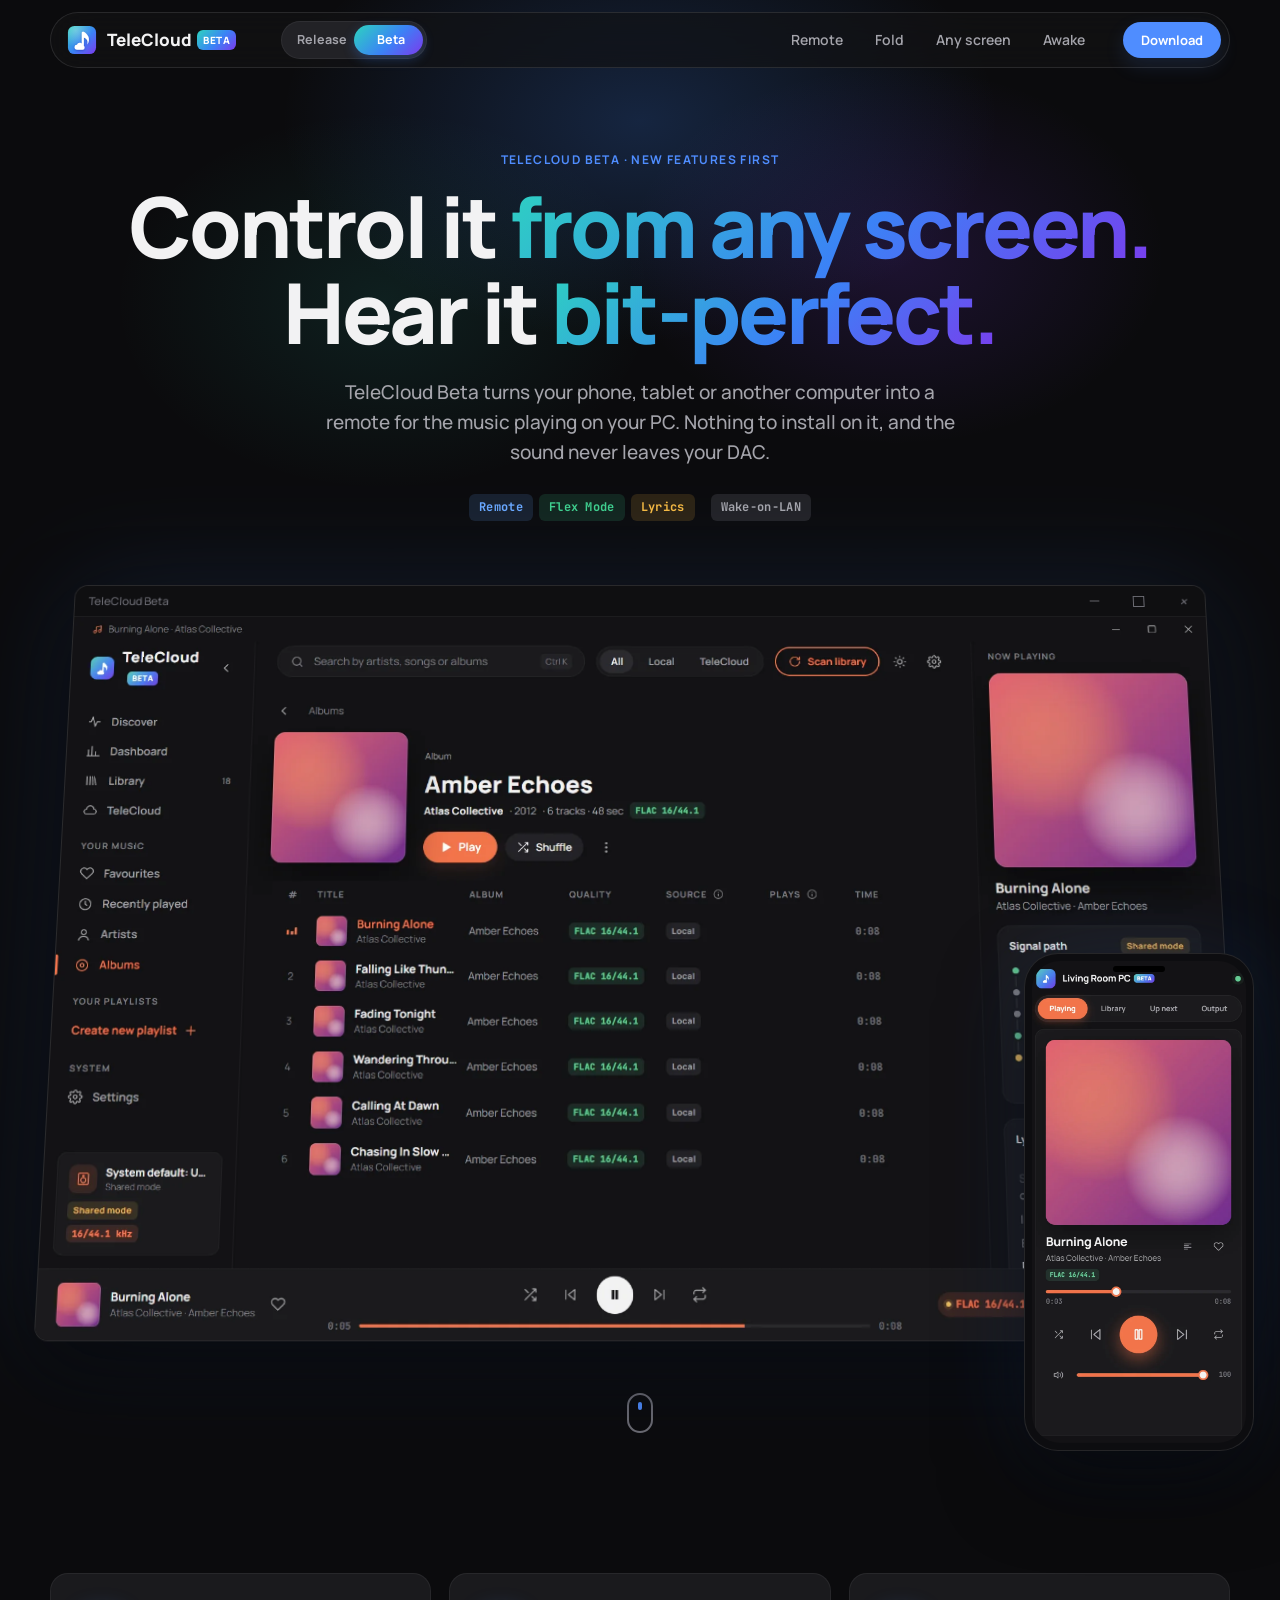
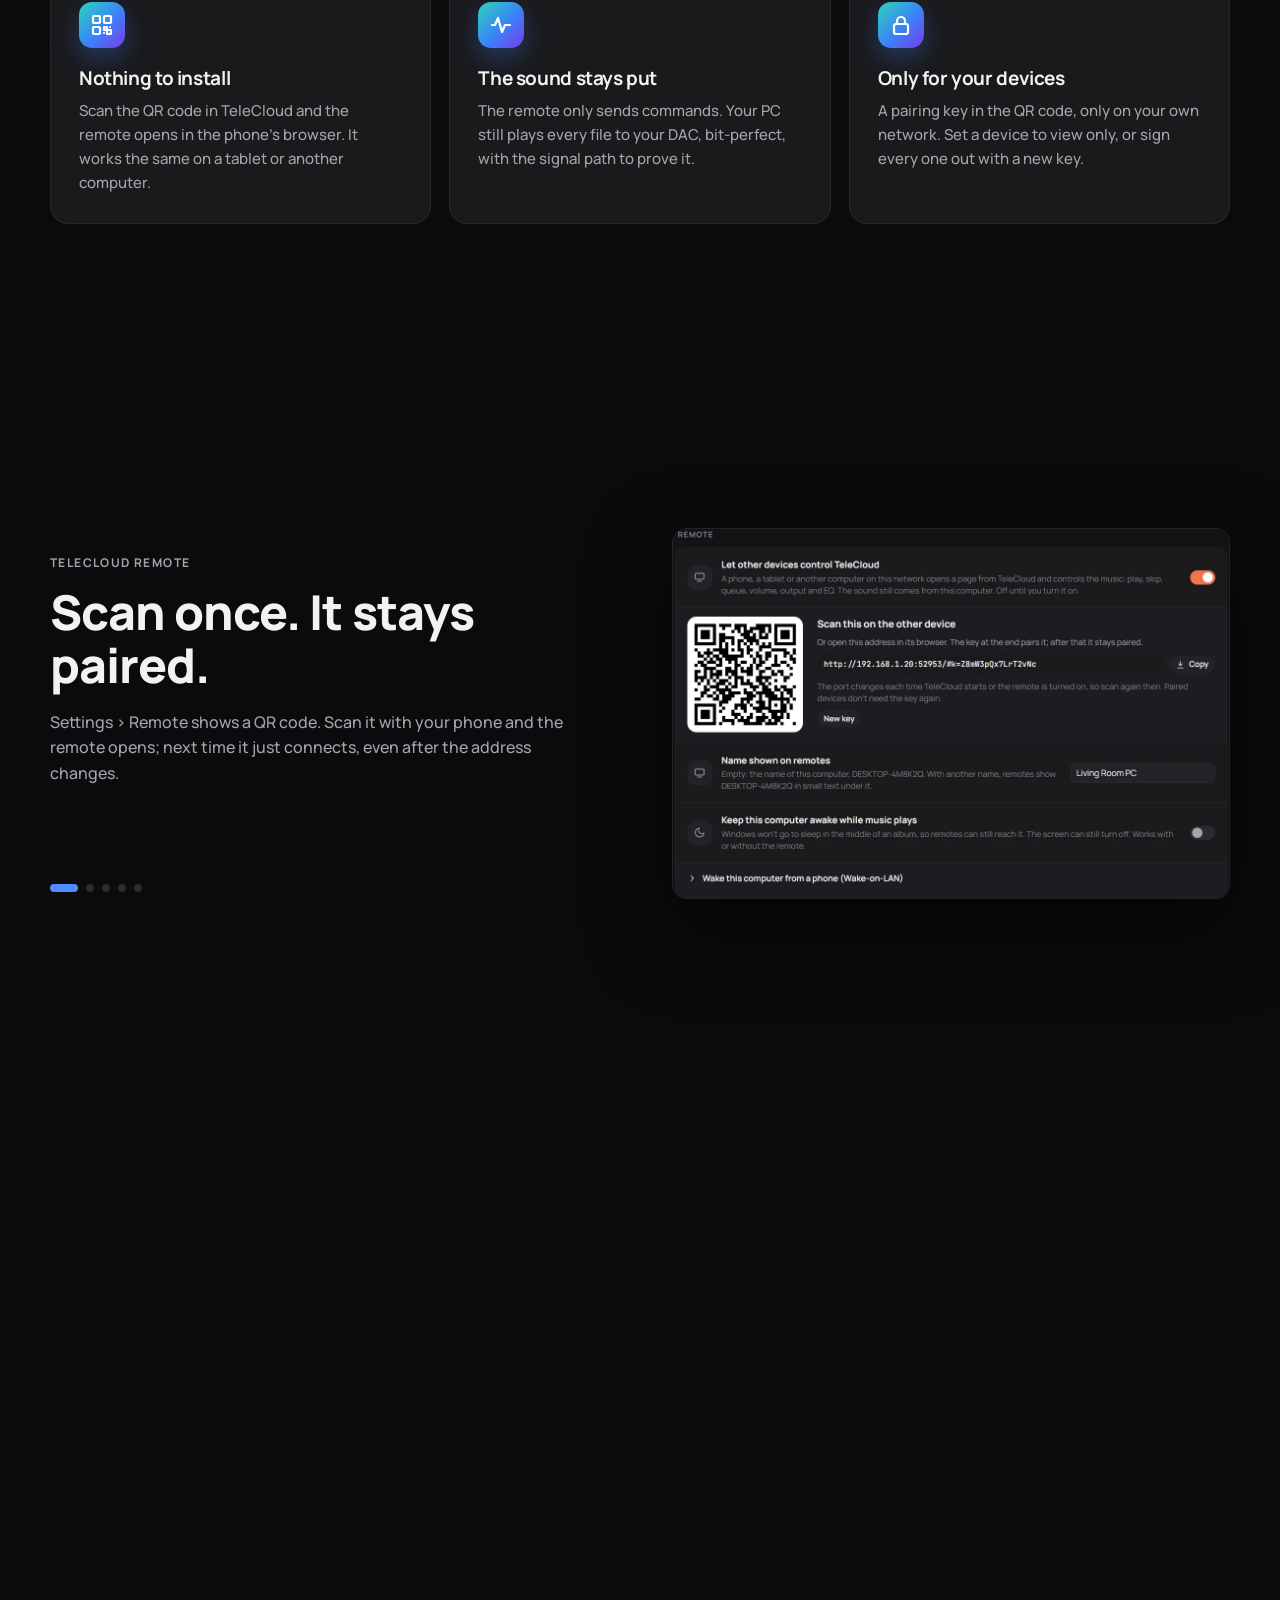
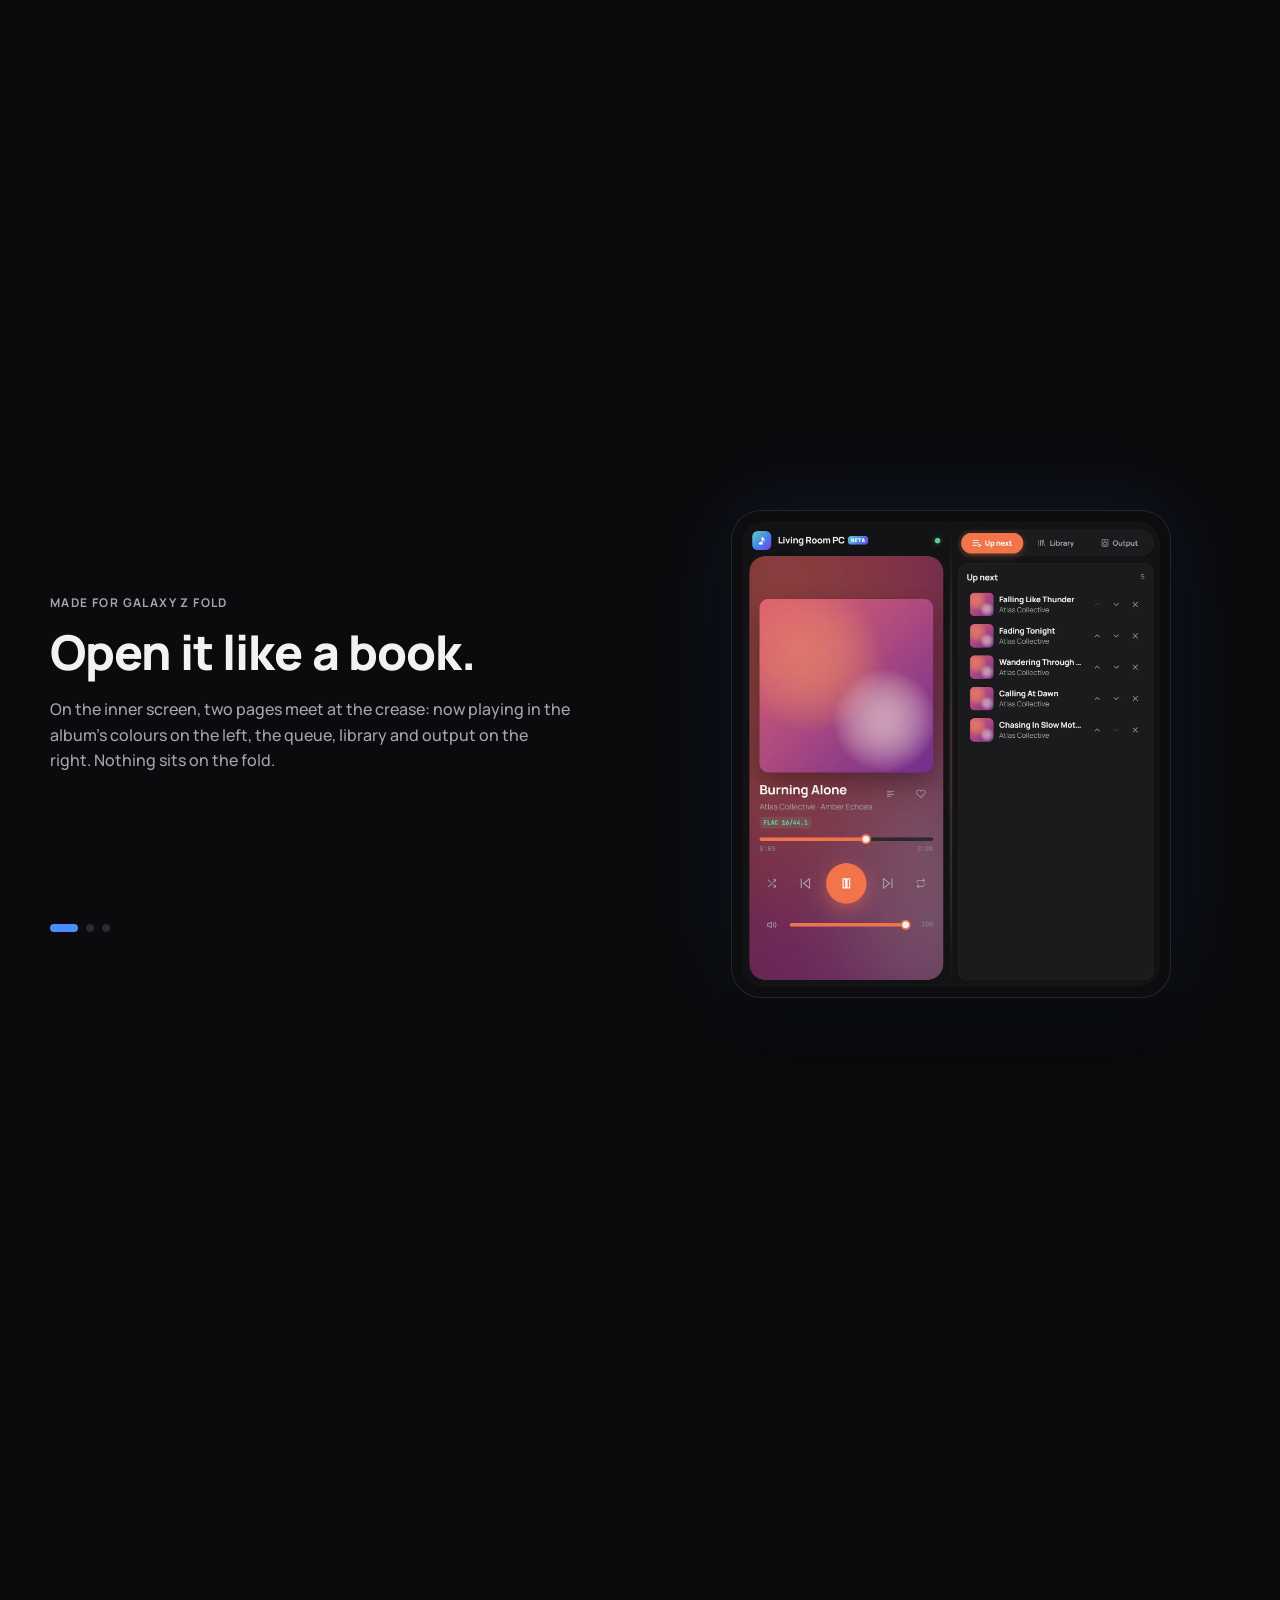
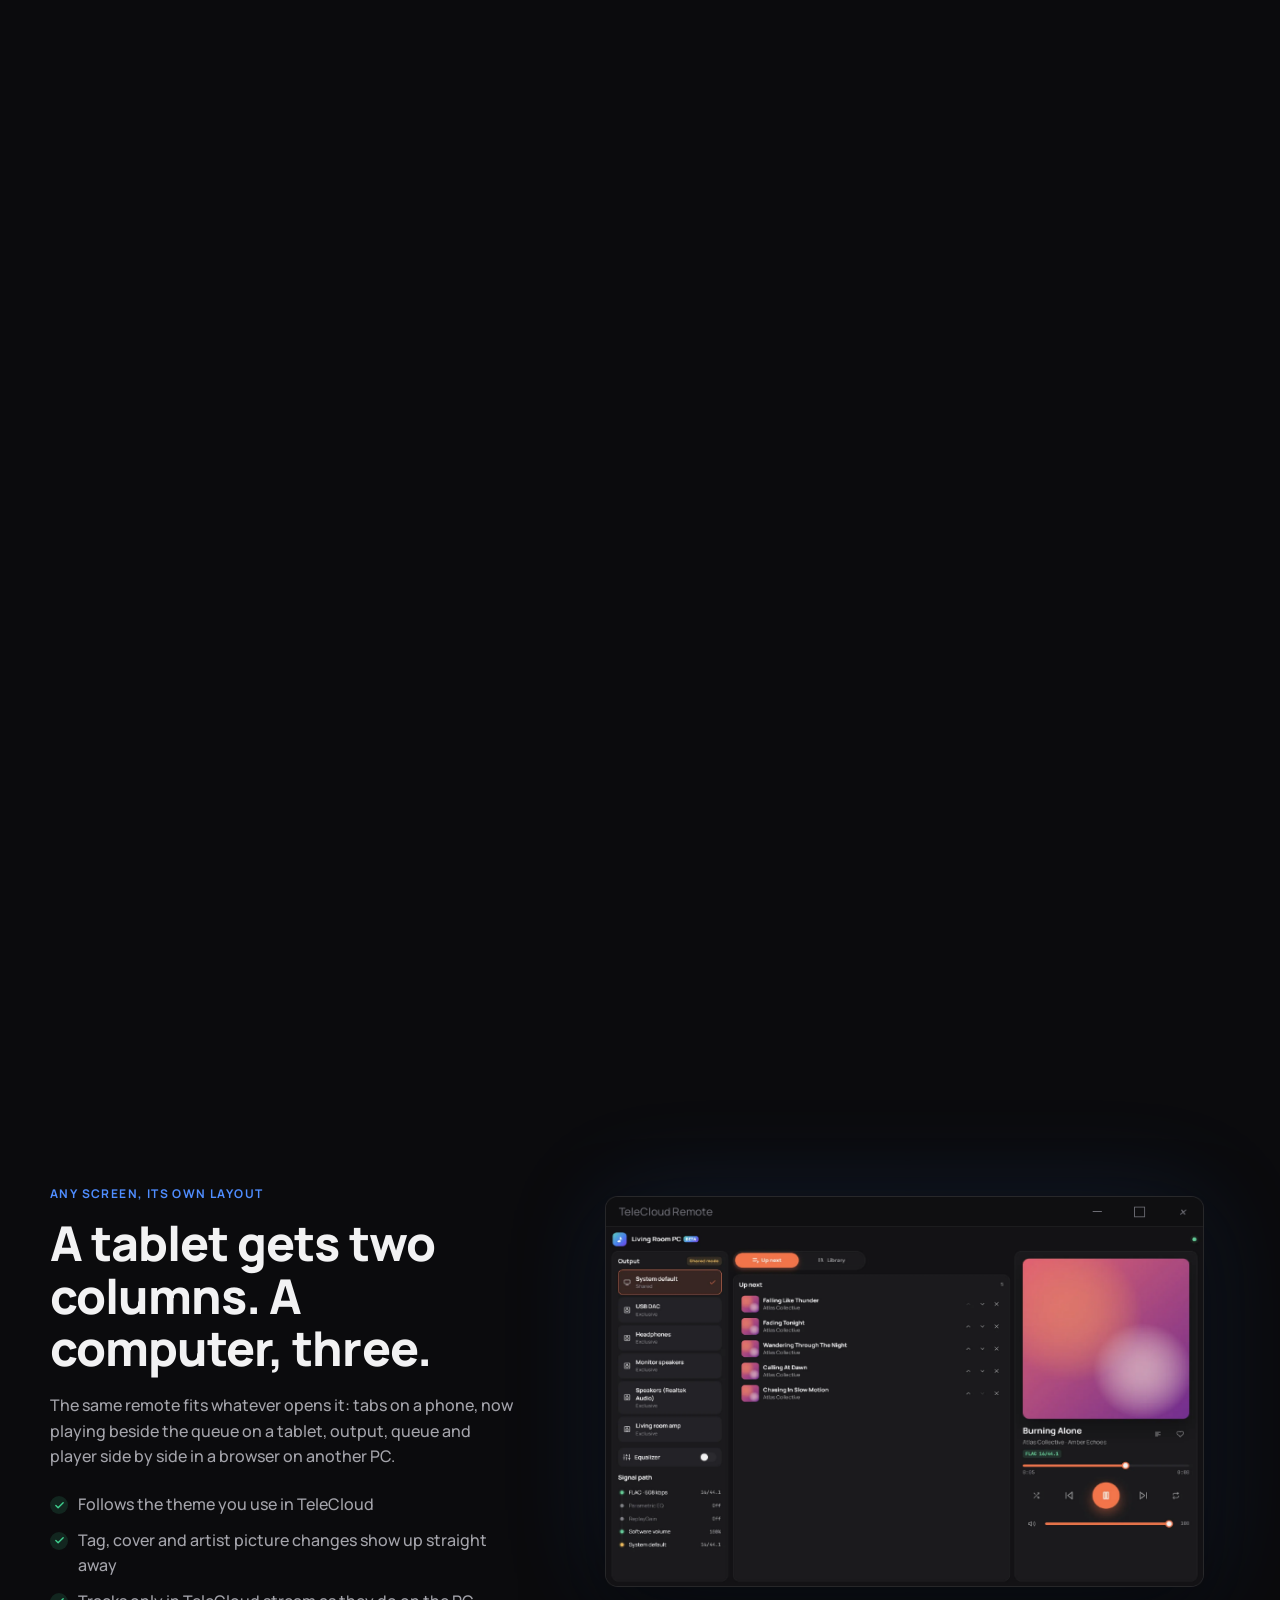
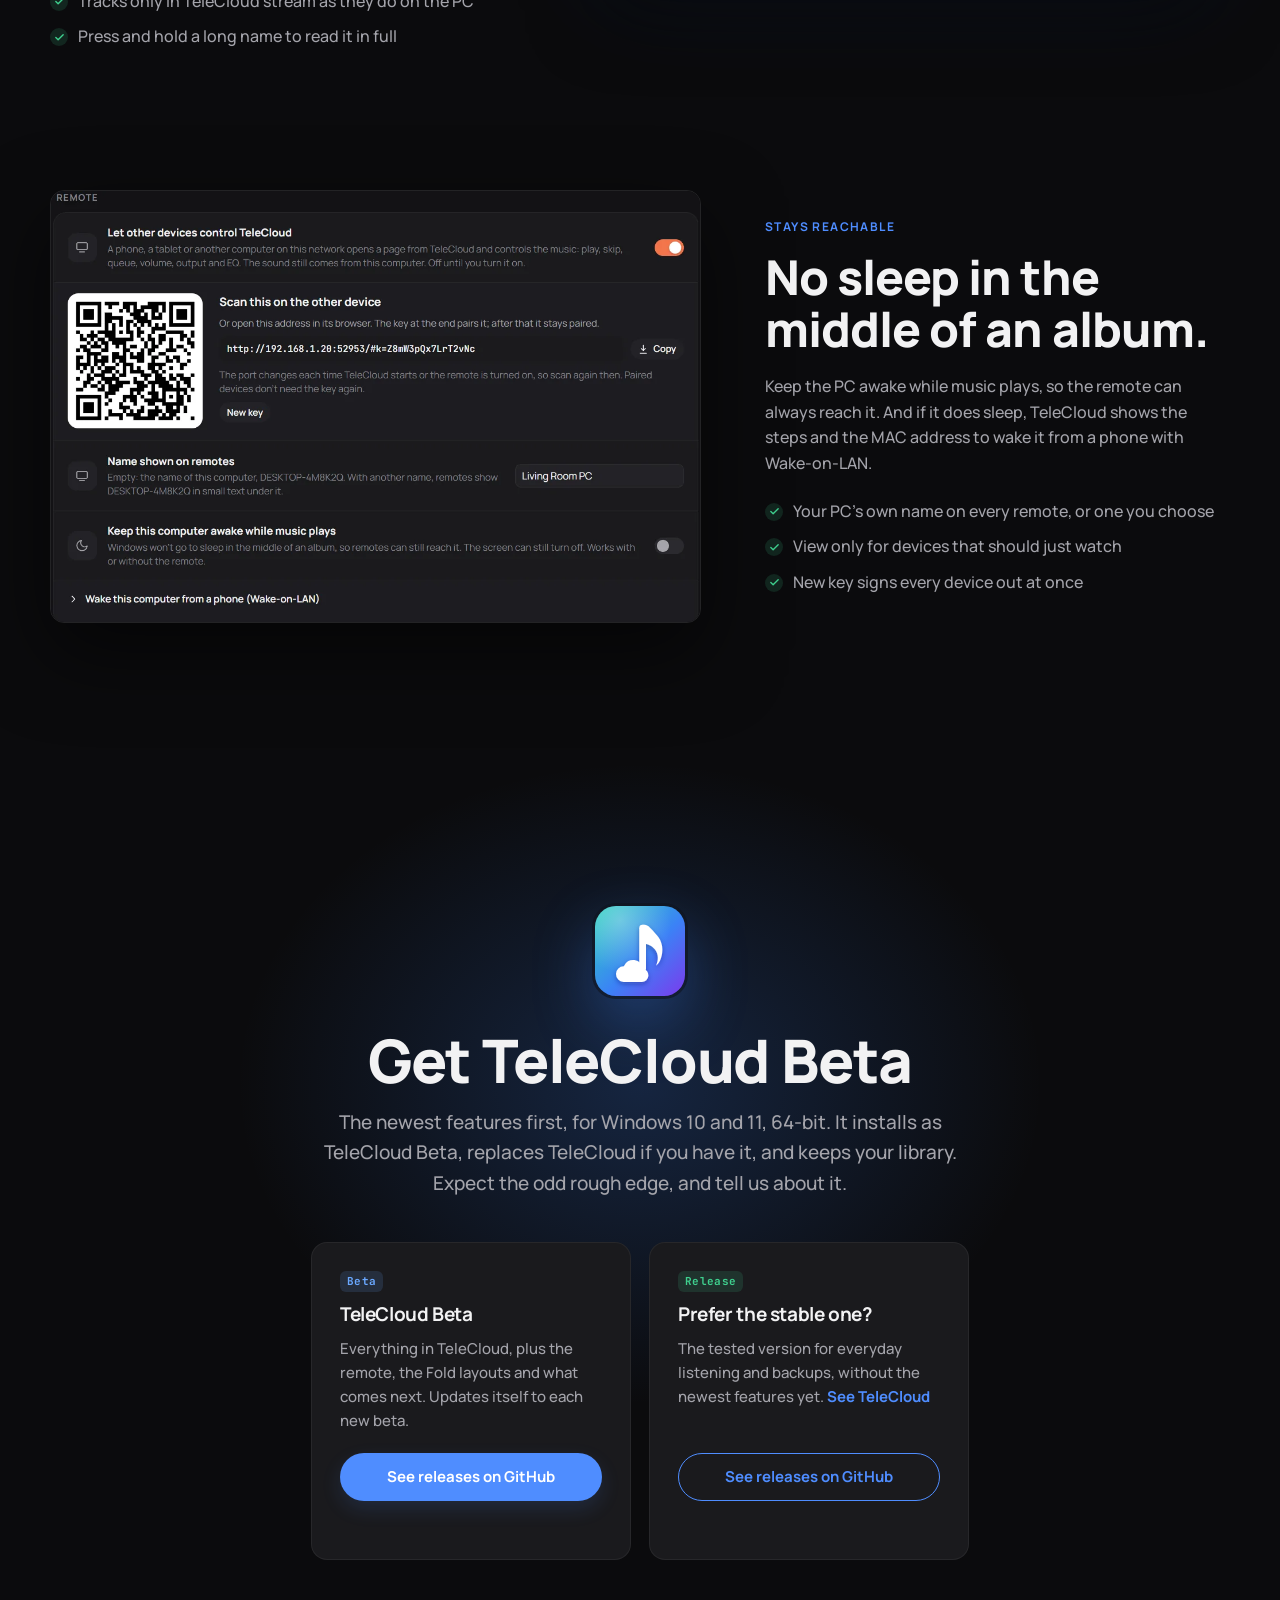
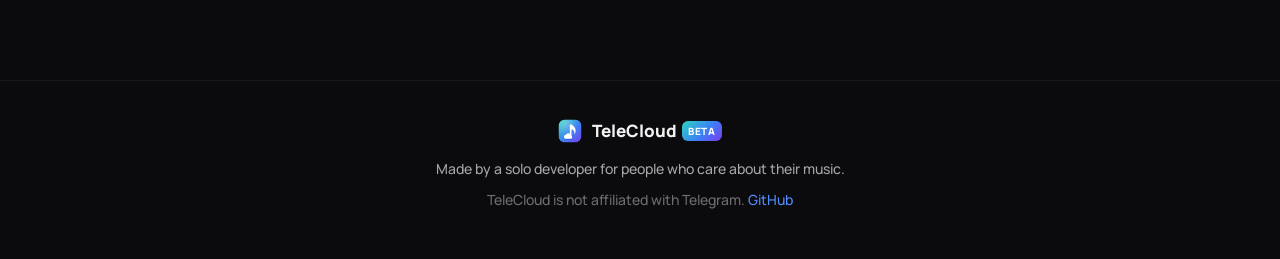
==== beta/index.html @ a27b0eb5 "Beta page: its own link preview image, in the beta's colours Co-Authored-By: Claude Opus 5.5 <norepl" ====
<!doctype html>
<html lang="en" data-channel="beta">
<head>
  <meta charset="utf-8">
  <meta name="viewport" content="width=device-width, initial-scale=1">
  <title>TeleCloud Beta — Control your music from any screen</title>
  <meta name="description" content="TeleCloud Beta: turn your phone, tablet or another computer into a remote for the music on your PC. Nothing to install, and the sound stays bit-perfect on your DAC.">
  <meta name="theme-color" content="#0b0b0d">
  <link rel="canonical" href="https://telecloud-music.pages.dev/beta/">
  <meta property="og:type" content="website">
  <meta property="og:site_name" content="TeleCloud">
  <meta property="og:url" content="https://telecloud-music.pages.dev/beta/">
  <meta property="og:title" content="TeleCloud Beta: control your music from any screen">
  <meta property="og:description" content="Your phone, tablet or another computer becomes a remote for the music on your PC. Nothing to install, and the sound stays bit-perfect.">
  <meta property="og:image" content="https://telecloud-music.pages.dev/assets/og-image-beta.png">
  <meta property="og:image:secure_url" content="https://telecloud-music.pages.dev/assets/og-image-beta.png">
  <meta property="og:image:type" content="image/png">
  <meta property="og:image:width" content="1280">
  <meta property="og:image:height" content="640">
  <meta property="og:image:alt" content="TeleCloud Beta: control it from any screen, hear it bit-perfect.">
  <meta name="twitter:card" content="summary_large_image">
  <meta name="twitter:title" content="TeleCloud Beta: control your music from any screen">
  <meta name="twitter:description" content="Your phone, tablet or another computer becomes a remote for the music on your PC. Nothing to install, and the sound stays bit-perfect.">
  <meta name="twitter:image" content="https://telecloud-music.pages.dev/assets/og-image-beta.png">
  <link rel="icon" href="../assets/favicon-beta.png">
  <link rel="preconnect" href="https://fonts.googleapis.com">
  <link rel="preconnect" href="https://fonts.gstatic.com" crossorigin>
  <link href="https://fonts.googleapis.com/css2?family=JetBrains+Mono:wght@400;600&family=Manrope:wght@400;500;600;700;800&display=swap" rel="stylesheet">
  <link rel="stylesheet" href="../style.css">
</head>
<body>
  <div class="scroll-bar" aria-hidden="true"></div>

  <header class="nav">
    <a class="brand" href="#top" aria-label="TeleCloud Beta home">
      <img src="../assets/icon-beta.svg" alt="" width="30" height="30">
      <span>TeleCloud <i class="beta-tag">BETA</i></span>
    </a>
    <div class="channel" role="navigation" aria-label="Release or Beta">
      <a href="../">Release</a>
      <a href="./" class="on" aria-current="page">Beta</a>
    </div>
    <nav class="nav-links" aria-label="Sections">
      <a href="#remote">Remote</a>
      <a href="#fold">Fold</a>
      <a href="#anywhere">Any screen</a>
      <a href="#awake">Awake</a>
    </nav>
    <a class="btn-primary sm" href="#download">Download</a>
  </header>

  <main id="top">
    <!-- Hero -->
    <section class="hero">
      <div class="hero-glow" aria-hidden="true"></div>
      <p class="eyebrow reveal">TeleCloud Beta · new features first</p>
      <h1 class="reveal">Control it <span class="grad">from any screen.</span><br>Hear it <span class="grad">bit-perfect.</span></h1>
      <p class="lead reveal">TeleCloud Beta turns your phone, tablet or another computer into a remote for the music playing on your PC. Nothing to install on it, and the sound never leaves your DAC.</p>
      <div class="hero-badges reveal">
        <span class="badge b-cloud">Remote</span>
        <span class="badge b-ok">Flex Mode</span>
        <span class="badge b-cached">Lyrics</span>
        <span class="badge b-local">Wake-on-LAN</span>
      </div>
      <div class="hero-shot hero-pair" data-scroll="hero">
        <div class="window">
          <div class="window-bar"><span class="wt">TeleCloud Beta</span><i></i><i></i><i></i></div>
          <img src="../assets/beta/app.webp" alt="TeleCloud Beta with an album playing" width="1920" height="1200">
        </div>
        <div class="hero-phone"><div class="phone"><img src="../assets/beta/phone-now.webp" alt="The remote on a phone, playing the same track" width="780" height="1688"></div></div>
      </div>
      <a class="scroll-cue" href="#why" aria-label="Scroll to learn more"><span></span></a>
    </section>

    <!-- Three pillars -->
    <section class="pillars" id="why">
      <article class="pillar reveal">
        <div class="p-ico"><svg viewBox="0 0 24 24"><rect x="3" y="3" width="7" height="7" rx="1"/><rect x="14" y="3" width="7" height="7" rx="1"/><rect x="3" y="14" width="7" height="7" rx="1"/><path d="M14 14h3v3h-3zM20 14v.01M14 20h.01M17 17h4v4h-4z"/></svg></div>
        <h3>Nothing to install</h3>
        <p>Scan the QR code in TeleCloud and the remote opens in the phone's browser. It works the same on a tablet or another computer.</p>
      </article>
      <article class="pillar reveal">
        <div class="p-ico"><svg viewBox="0 0 24 24"><path d="M3 12h3l3-7 4 14 3-7h5"/></svg></div>
        <h3>The sound stays put</h3>
        <p>The remote only sends commands. Your PC still plays every file to your DAC, bit-perfect, with the signal path to prove it.</p>
      </article>
      <article class="pillar reveal">
        <div class="p-ico"><svg viewBox="0 0 24 24"><rect x="5" y="11" width="14" height="10" rx="2"/><path d="M8 11V8a4 4 0 0 1 8 0v3"/></svg></div>
        <h3>Only for your devices</h3>
        <p>A pairing key in the QR code, only on your own network. Set a device to view only, or sign every one out with a new key.</p>
      </article>
    </section>

    <!-- The remote -->
    <section class="story remote tall" id="remote" data-scroll="remote" data-steps="5">
      <div class="story-sticky">
        <div class="story-copy">
          <p class="eyebrow">TeleCloud Remote</p>
          <div class="steps-copy">
            <div class="sc" data-s="0">
              <h2>Scan once. It stays paired.</h2>
              <p>Settings › Remote shows a QR code. Scan it with your phone and the remote opens; next time it just connects, even after the address changes.</p>
              <figure class="r-mobile"><img class="shot" src="../assets/beta/settings-remote.webp" alt="Settings › Remote with the QR code" loading="lazy" width="1130" height="750"></figure>
            </div>
            <div class="sc" data-s="1">
              <h2>Every control, in your hand.</h2>
              <p>Play, skip, seek, shuffle, repeat and volume, with the cover and the quality of the file. Exclusive mode stays locked at 100%, as on the PC.</p>
              <figure class="r-mobile"><div class="phone"><img src="../assets/beta/phone-now.webp" alt="The remote's Playing tab" loading="lazy"></div></figure>
            </div>
            <div class="sc" data-s="2">
              <h2>Your whole library, on the sofa.</h2>
              <p>Search, albums, artists, playlists, favourites and recently played, a page at a time even with 10,000 tracks. Play now, play next or add to the queue.</p>
              <figure class="r-mobile"><div class="phone"><img src="../assets/beta/phone-album.webp" alt="An album opened on the remote" loading="lazy"></div></figure>
            </div>
            <div class="sc" data-s="3">
              <h2>Lyrics that follow along.</h2>
              <p>The words light up as they are sung, from the lyrics in your files. Tap a line to jump there.</p>
              <figure class="r-mobile"><div class="phone"><img src="../assets/beta/phone-lyrics.webp" alt="Synced lyrics on the remote" loading="lazy"></div></figure>
            </div>
            <div class="sc" data-s="4">
              <h2>The output, the EQ, the signal path.</h2>
              <p>Switch to your DAC, turn the EQ on or off, and see in short what happens to the sound on the way there.</p>
              <figure class="r-mobile"><div class="phone"><img src="../assets/beta/phone-output.webp" alt="Outputs, EQ and the signal path on the remote" loading="lazy"></div></figure>
            </div>
          </div>
          <div class="dots" aria-hidden="true"><i data-s="0"></i><i data-s="1"></i><i data-s="2"></i><i data-s="3"></i><i data-s="4"></i></div>
        </div>
        <div class="story-visual">
          <div class="r-stage">
            <figure data-s="0"><img class="shot" src="../assets/beta/settings-remote.webp" alt="" width="1130" height="750"></figure>
            <figure data-s="1"><div class="phone"><img src="../assets/beta/phone-now.webp" alt=""></div></figure>
            <figure data-s="2"><div class="phone"><img src="../assets/beta/phone-album.webp" alt="" loading="lazy"></div></figure>
            <figure data-s="3"><div class="phone"><img src="../assets/beta/phone-lyrics.webp" alt="" loading="lazy"></div></figure>
            <figure data-s="4"><div class="phone"><img src="../assets/beta/phone-output.webp" alt="" loading="lazy"></div></figure>
          </div>
        </div>
      </div>
    </section>

    <!-- Galaxy Z Fold -->
    <section class="story fold" id="fold" data-scroll="fold" data-steps="3">
      <div class="story-sticky">
        <div class="story-copy">
          <p class="eyebrow">Made for Galaxy Z Fold</p>
          <div class="steps-copy">
            <div class="sc" data-s="0">
              <h2>Open it like a book.</h2>
              <p>On the inner screen, two pages meet at the crease: now playing in the album's colours on the left, the queue, library and output on the right. Nothing sits on the fold.</p>
              <figure class="r-mobile"><div class="fold-dev book"><img src="../assets/beta/fold-book.webp" alt="The remote on a Fold's inner screen" loading="lazy"></div></figure>
            </div>
            <div class="sc" data-s="1">
              <h2>Half fold it. Flex Mode.</h2>
              <p>The cover or the lyrics fill the top half, big controls the bottom half, right where your thumbs are. Open it flat and the book comes back.</p>
              <figure class="r-mobile"><div class="fold-dev flex"><img src="../assets/beta/fold-flex.webp" alt="The remote in Flex Mode" loading="lazy"></div></figure>
            </div>
            <div class="sc" data-s="2">
              <h2>Closed, the tabs come down.</h2>
              <p>On the tall cover screen the tabs sit at the bottom, under your thumb. Fold 5, 6, 7 and 8, the Fold 8 Ultra too.</p>
              <figure class="r-mobile"><div class="fold-dev cover"><img src="../assets/beta/fold-cover.webp" alt="The remote on a Fold's cover screen" loading="lazy"></div></figure>
            </div>
          </div>
          <div class="dots" aria-hidden="true"><i data-s="0"></i><i data-s="1"></i><i data-s="2"></i></div>
        </div>
        <div class="story-visual">
          <div class="r-stage">
            <figure data-s="0"><div class="fold-dev book"><img src="../assets/beta/fold-book.webp" alt="" loading="lazy"></div></figure>
            <figure data-s="1"><div class="fold-dev flex"><img src="../assets/beta/fold-flex.webp" alt="" loading="lazy"></div></figure>
            <figure data-s="2"><div class="fold-dev cover"><img src="../assets/beta/fold-cover.webp" alt="" loading="lazy"></div></figure>
          </div>
        </div>
      </div>
    </section>

    <!-- Any screen -->
    <section class="split" id="anywhere">
      <div class="split-copy reveal">
        <p class="eyebrow">Any screen, its own layout</p>
        <h2>A tablet gets two columns. A computer, three.</h2>
        <p>The same remote fits whatever opens it: tabs on a phone, now playing beside the queue on a tablet, output, queue and player side by side in a browser on another PC.</p>
        <ul class="ticks">
          <li>Follows the theme you use in TeleCloud</li>
          <li>Tag, cover and artist picture changes show up straight away</li>
          <li>Tracks only in TeleCloud stream as they do on the PC</li>
          <li>Press and hold a long name to read it in full</li>
        </ul>
      </div>
      <div class="split-shot reveal">
        <div class="window">
          <div class="window-bar"><span class="wt">TeleCloud Remote</span><i></i><i></i><i></i></div>
          <img src="../assets/beta/remote-desktop.webp" alt="The remote in a browser on another computer" loading="lazy" width="1920" height="1200">
        </div>
      </div>
    </section>

    <!-- Keep awake -->
    <section class="split rev" id="awake">
      <div class="split-copy reveal">
        <p class="eyebrow">Stays reachable</p>
        <h2>No sleep in the middle of an album.</h2>
        <p>Keep the PC awake while music plays, so the remote can always reach it. And if it does sleep, TeleCloud shows the steps and the MAC address to wake it from a phone with Wake-on-LAN.</p>
        <ul class="ticks">
          <li>Your PC's own name on every remote, or one you choose</li>
          <li>View only for devices that should just watch</li>
          <li>New key signs every device out at once</li>
        </ul>
      </div>
      <div class="split-shot reveal">
        <img src="../assets/beta/settings-remote.webp" alt="Settings › Remote with the keep awake and Wake-on-LAN options" loading="lazy" width="1130" height="750">
      </div>
    </section>

    <!-- Download -->
    <section class="download" id="download">
      <div class="dl-glow" aria-hidden="true"></div>
      <img class="dl-icon reveal" src="../assets/icon-beta.svg" alt="" width="96" height="96">
      <h2 class="reveal">Get TeleCloud Beta</h2>
      <p class="lead reveal">The newest features first, for Windows 10 and 11, 64-bit. It installs as TeleCloud Beta, replaces TeleCloud if you have it, and keeps your library. Expect the odd rough edge, and tell us about it.</p>
      <div class="dl-cards">
        <div class="card dl-card reveal" data-channel="beta">
          <span class="badge b-cloud">Beta</span>
          <h3>TeleCloud Beta</h3>
          <p>Everything in TeleCloud, plus the remote, the Fold layouts and what comes next. Updates itself to each new beta.</p>
          <a class="btn-primary dl-btn" aria-disabled="true">Coming soon</a>
          <small class="dl-meta"></small>
        </div>
        <div class="card dl-card reveal" data-channel="release">
          <span class="badge b-ok">Release</span>
          <h3>Prefer the stable one?</h3>
          <p>The tested version for everyday listening and backups, without the newest features yet. <a class="dl-more" href="../">See TeleCloud</a></p>
          <a class="btn-outline dl-btn" aria-disabled="true">Coming soon</a>
          <small class="dl-meta"></small>
        </div>
      </div>
    </section>
  </main>

  <footer class="foot">
    <div class="brand"><img src="../assets/icon-beta.svg" alt="" width="24" height="24"><span>TeleCloud <i class="beta-tag">BETA</i></span></div>
    <p>Made by a solo developer for people who care about their music.</p>
    <p class="muted">TeleCloud is not affiliated with Telegram. <a href="https://github.com/MinhHaiDeveloper/telecloud">GitHub</a></p>
  </footer>

  <script src="../main.js" defer></script>
</body>
</html>
---- style.css ----
/* TeleCloud showcase — same tokens, badges, buttons and motion as the app */
:root {
  color-scheme: dark;
  --bg: #0b0b0d;
  --bg-app: #121214;
  --surface: #1a1a1d;
  --surface-2: #222226;
  --surface-hover: #2a2a2f;
  --border: rgba(255, 255, 255, .06);
  --border-2: rgba(255, 255, 255, .1);
  --text: #f2f2f3;
  --text-2: #a4a4ab;
  --text-3: #6c6c74;
  --accent: #ff6a3d;
  --accent-2: #ff8a5c;
  --accent-soft: rgba(255, 106, 61, .14);
  --ok: #3fcf8e;
  --ok-soft: rgba(63, 207, 142, .14);
  --info: #6aa8ff;
  --info-soft: rgba(106, 168, 255, .14);
  --warn: #f5b942;
  --warn-soft: rgba(245, 185, 66, .14);
  --danger: #ff5c5c;
  --brand: linear-gradient(135deg, #FF8A3D, #FF5A4E 55%, #F0306E);
  --glow-1: rgba(255, 106, 61, .22);
  --glow-2: rgba(240, 48, 110, .14);
  --glow-3: rgba(255, 138, 61, .10);
  --glow-shadow: rgba(255, 90, 78, .25);
  /* the app's own quality colour: the same on both pages */
  --q-hires: #ff6a3d;
  --q-hires-soft: rgba(255, 106, 61, .14);
  --shadow: 0 30px 80px rgba(0, 0, 0, .55);
  --font: 'Manrope', system-ui, -apple-system, 'Segoe UI', sans-serif;
  --mono: 'JetBrains Mono', ui-monospace, Consolas, monospace;
  --spring: cubic-bezier(.34, 1.56, .64, 1);
  --ease-out: cubic-bezier(.25, .8, .3, 1);
  --wrap: 1180px;
  --gutter: clamp(16px, 4vw, 40px);
}

* { box-sizing: border-box; }
html { scroll-behavior: smooth; scroll-padding-top: 80px; }
body {
  margin: 0; background: var(--bg); color: var(--text);
  font: 500 16px/1.6 var(--font); -webkit-font-smoothing: antialiased;
  overflow-x: hidden;
}
img { display: block; max-width: 100%; height: auto; }
a { color: inherit; text-decoration: none; }
button { font: inherit; border: 0; background: none; color: inherit; cursor: pointer; }
h1, h2, h3 { margin: 0; letter-spacing: -.02em; line-height: 1.1; }
h2 { font-size: clamp(30px, 4.2vw, 48px); font-weight: 800; }
h3 { font-size: 19px; font-weight: 700; }
p { margin: 0; }
code, kbd, .mono { font-family: var(--mono); }
kbd { font-size: 12px; padding: 2px 7px; border-radius: 6px; background: var(--surface-2); border: 1px solid var(--border-2); color: var(--text); }
.muted { color: var(--text-3); }
.grad { white-space: nowrap; background: var(--brand); -webkit-background-clip: text; background-clip: text; color: transparent; }
::selection { background: var(--accent-soft); color: var(--text); }
::-webkit-scrollbar { width: 10px; }
::-webkit-scrollbar-thumb { background: rgba(255, 255, 255, .14); border-radius: 8px; border: 2px solid var(--bg); }

/* ===== App components ===== */
.card { background: var(--surface); border: 1px solid var(--border); border-radius: 16px; }
.badge {
  display: inline-flex; align-items: center; gap: 4px;
  font-size: 10.5px; font-weight: 700; letter-spacing: .3px; line-height: 1.4;
  padding: 3px 7px; border-radius: 6px; white-space: nowrap; font-family: var(--mono);
}
.b-hires { background: var(--q-hires-soft); color: var(--q-hires); }
.b-lossless, .b-ok { background: var(--ok-soft); color: var(--ok); }
.b-local { background: var(--surface-2); color: var(--text-2); }
.b-cloud { background: var(--info-soft); color: var(--info); }
.b-cached { background: var(--warn-soft); color: var(--warn); }
.btn-primary {
  background: var(--accent); color: #fff;
  padding: 12px 24px; border-radius: 999px; font-weight: 700; font-size: 15px;
  display: inline-flex; align-items: center; justify-content: center; gap: 8px;
  box-shadow: 0 8px 20px var(--accent-soft);
  transition: background .15s, transform .35s var(--spring);
}
.btn-primary:hover:not(:disabled) { background: var(--accent-2); transform: translateY(-1px); }
.btn-primary:active:not(:disabled) { transform: scale(.97); }
.btn-primary.sm { padding: 8px 18px; font-size: 13px; }
.btn-outline {
  border: 1.5px solid var(--accent); color: var(--accent);
  padding: 11px 24px; border-radius: 999px; font-weight: 700; font-size: 15px;
  display: inline-flex; align-items: center; justify-content: center;
}
.btn-primary:disabled, .btn-outline:disabled { opacity: .5; cursor: not-allowed; box-shadow: none; }
.toggle { width: 38px; height: 22px; border-radius: 99px; background: var(--surface-hover); position: relative; flex-shrink: 0; }
.toggle i { position: absolute; top: 3px; left: 3px; width: 16px; height: 16px; border-radius: 50%; background: var(--text-2); transition: transform .35s var(--spring), background .2s; }
.toggle.on { background: var(--accent); }
.toggle.on i { transform: translateX(16px); background: #fff; }
.eyebrow { font-size: 12px; font-weight: 700; letter-spacing: 1.4px; text-transform: uppercase; color: var(--accent); margin-bottom: 14px; }
.lead { font-size: clamp(16px, 1.6vw, 19px); color: var(--text-2); max-width: 640px; }
.ticks { list-style: none; padding: 0; margin: 22px 0 0; display: grid; gap: 10px; color: var(--text-2); }
.ticks li { position: relative; padding-left: 28px; }
.ticks li::before {
  content: ''; position: absolute; left: 0; top: 4px; width: 18px; height: 18px; border-radius: 50%;
  background: var(--ok-soft) url("data:image/svg+xml,%3Csvg xmlns='http://www.w3.org/2000/svg' viewBox='0 0 24 24' fill='none' stroke='%233fcf8e' stroke-width='3' stroke-linecap='round' stroke-linejoin='round'%3E%3Cpath d='M20 6L9 17l-5-5'/%3E%3C/svg%3E") center / 11px no-repeat;
}

/* ===== Reveal (the app's riseIn) ===== */
.reveal { opacity: 0; transform: translateY(18px); transition: opacity .7s var(--ease-out), transform .8s var(--ease-out); }
.reveal.in { opacity: 1; transform: none; }

/* ===== Scroll progress + nav ===== */
.scroll-bar { position: fixed; inset: 0 0 auto; height: 2px; z-index: 60; background: var(--brand); transform-origin: 0 50%; transform: scaleX(var(--page, 0)); }
.nav {
  position: fixed; z-index: 50; top: 12px; left: 50%; transform: translateX(-50%);
  width: min(var(--wrap), calc(100% - 2 * var(--gutter)));
  display: flex; align-items: center; gap: 24px; padding: 8px 8px 8px 16px;
  background: rgba(18, 18, 20, .72); backdrop-filter: blur(18px) saturate(1.4); -webkit-backdrop-filter: blur(18px) saturate(1.4);
  border: 1px solid var(--border-2); border-radius: 999px;
  transition: box-shadow .3s;
}
.nav.scrolled { box-shadow: 0 10px 30px rgba(0, 0, 0, .35); }
.brand { display: flex; align-items: center; gap: 10px; font-weight: 800; font-size: 17px; }
/* the same width on both pages, so the Release | Beta switch never moves */
.nav .brand { min-width: 190px; }
.brand img { border-radius: 8px; }
.nav-links { display: flex; gap: 4px; margin-left: auto; }
.nav-links a { padding: 7px 14px; border-radius: 999px; font-size: 14px; font-weight: 600; color: var(--text-2); transition: color .15s, background .15s; }
.nav-links a:hover, .nav-links a.on { color: var(--text); background: var(--surface-2); }

/* ===== Hero ===== */
.hero { position: relative; padding: 150px var(--gutter) 60px; text-align: center; display: flex; flex-direction: column; align-items: center; }
.hero h1 { font-size: clamp(32px, 7vw, 84px); font-weight: 800; letter-spacing: -.035em; line-height: 1.02; margin-bottom: 22px; }
.hero .lead { margin: 0 auto; }
.hero-glow {
  position: absolute; inset: -10% 0 auto; height: 900px; z-index: -1; pointer-events: none;
  background:
    radial-gradient(40% 35% at 50% 30%, var(--glow-1), transparent 70%),
    radial-gradient(30% 30% at 70% 45%, var(--glow-2), transparent 70%),
    radial-gradient(30% 30% at 30% 50%, var(--glow-3), transparent 70%);
}
.hero-badges { display: flex; gap: 6px; flex-wrap: wrap; justify-content: center; margin-top: 26px; }
.hero-badges .badge { font-size: 12px; padding: 5px 10px; }
.hero-badges .b-local { margin-left: 10px; }
.hero-shot { width: min(1180px, 100%); margin-top: 64px; perspective: 1600px; }
.window {
  border-radius: 14px; overflow: hidden; border: 1px solid var(--border-2); background: var(--bg-app);
  box-shadow: var(--shadow), 0 0 120px var(--accent-soft);
  transform: rotateX(calc((1 - var(--p, 0)) * 16deg)) scale(calc(.92 + var(--p, 0) * .08));
  transform-origin: 50% 0; will-change: transform;
}
.window-bar { height: 34px; display: flex; align-items: center; gap: 0; padding: 0 0 0 14px; background: #0f0f11; border-bottom: 1px solid var(--border); }
.window-bar .wt { font-size: 12px; color: var(--text-3); margin-right: auto; }
.window-bar i { width: 46px; height: 100%; display: grid; place-items: center; }
.window-bar i::before { content: ''; width: 10px; height: 1.5px; background: var(--text-3); }
.window-bar i:nth-child(3)::before { height: 10px; width: 10px; background: none; border: 1.5px solid var(--text-3); }
.window-bar i:nth-child(4)::before { content: '×'; width: auto; height: auto; background: none; color: var(--text-3); font-size: 16px; line-height: 1; }
.scroll-cue { margin-top: 36px; width: 26px; height: 40px; border: 2px solid var(--text-3); border-radius: 14px; display: grid; justify-items: center; padding-top: 7px; }
.scroll-cue span { width: 4px; height: 8px; border-radius: 4px; background: var(--accent); animation: cue 1.8s var(--ease-out) infinite; }
@keyframes cue { 0% { transform: translateY(0); opacity: 1; } 70% { transform: translateY(12px); opacity: 0; } 100% { opacity: 0; } }

/* ===== Pillars ===== */
.pillars { width: min(var(--wrap), calc(100% - 2 * var(--gutter))); margin: 80px auto 40px; display: grid; grid-template-columns: repeat(3, 1fr); gap: 18px; }
.pillar { padding: 28px; border-radius: 18px; background: var(--surface); border: 1px solid var(--border); transition: transform .45s var(--spring), border-color .2s, opacity .7s var(--ease-out); }
.pillar:hover { transform: translateY(-4px); border-color: var(--border-2); }
.pillar:nth-child(2) { transition-delay: .08s; }
.pillar:nth-child(3) { transition-delay: .16s; }
.pillar p { color: var(--text-2); margin-top: 10px; font-size: 15px; }
.p-ico { width: 46px; height: 46px; border-radius: 13px; display: grid; place-items: center; background: var(--brand); margin-bottom: 20px; box-shadow: 0 10px 24px var(--glow-shadow); }
.p-ico svg { width: 24px; height: 24px; fill: none; stroke: #fff; stroke-width: 2.2; stroke-linecap: round; stroke-linejoin: round; }

/* ===== Scroll stories (sticky) ===== */
.story { position: relative; height: 260vh; }
.story.tall { height: 360vh; }
.story-sticky {
  position: sticky; top: 0; height: 100vh; display: grid; grid-template-columns: 1fr 1fr; align-items: center; gap: 64px;
  width: min(var(--wrap), calc(100% - 2 * var(--gutter))); margin: 0 auto;
}
.story-copy p { color: var(--text-2); margin-top: 18px; }
.story-copy h2 + p { max-width: 520px; }
.story-visual { display: flex; justify-content: center; }

/* signal path card */
.sp-card { width: min(440px, 100%); padding: 22px 24px; box-shadow: var(--shadow); }
.sp-head { display: flex; align-items: center; justify-content: space-between; margin-bottom: 18px; font-size: 17px; }
.sp-badge { font-size: 12px; padding: 5px 10px; opacity: 0; transform: scale(.6); transition: opacity .3s, transform .5s var(--spring); }
.story[data-step="4"] .sp-badge, .story[data-step="5"] .sp-badge { opacity: 1; transform: none; }
.sp-steps { list-style: none; margin: 0; padding: 0; }
.sp-steps li { position: relative; display: grid; grid-template-columns: 14px 1fr auto; align-items: center; gap: 14px; padding: 11px 0; font-size: 16px; color: var(--text-3); transition: color .35s; }
.sp-steps li i { width: 11px; height: 11px; border-radius: 50%; background: var(--surface-hover); transition: background .35s, box-shadow .35s, transform .45s var(--spring); }
.sp-steps li:not(:last-child)::after { content: ''; position: absolute; left: 4.5px; top: 30px; height: 22px; width: 2px; background: var(--surface-2); }
.sp-steps li code { font-size: 14px; color: var(--text-3); transition: color .35s; }
.sp-steps li.lit { color: var(--text); }
.sp-steps li.lit i { background: var(--ok); box-shadow: 0 0 0 5px var(--ok-soft); transform: scale(1.1); }
.sp-steps li.lit code { color: var(--text-2); }
.sp-wave { display: flex; gap: 4px; align-items: center; height: 54px; margin-top: 16px; padding-top: 16px; border-top: 1px solid var(--border); }
.sp-wave span { flex: 1; border-radius: 3px; background: var(--brand); height: 10%; opacity: .35; transition: opacity .4s; }
.story[data-step="4"] .sp-wave span, .story[data-step="5"] .sp-wave span { opacity: 1; animation: eqbar 1.1s ease-in-out infinite alternate; }
.sp-wave span:nth-child(3n) { animation-duration: .8s; } .sp-wave span:nth-child(4n) { animation-duration: 1.4s; } .sp-wave span:nth-child(5n+1) { animation-delay: -.4s; }
@keyframes eqbar { from { height: 15%; } to { height: 100%; } }

/* cloud story */
.steps-copy { position: relative; min-height: 270px; }
.sc { position: absolute; inset: 0; opacity: 0; transform: translateY(16px); transition: opacity .5s var(--ease-out), transform .6s var(--ease-out); pointer-events: none; }
/* the step shown: main.js marks it .on, in every story */
.sc.on { opacity: 1; transform: none; pointer-events: auto; }
.dots { display: flex; gap: 8px; margin-top: 28px; }
.dots i { width: 8px; height: 8px; border-radius: 99px; background: var(--surface-hover); transition: width .4s var(--spring), background .3s; }
.dots i.on, #cloud[data-step="0"] .dots i:nth-child(1), #cloud[data-step="1"] .dots i:nth-child(2), #cloud[data-step="2"] .dots i:nth-child(3), #cloud[data-step="3"] .dots i:nth-child(4) { width: 28px; background: var(--accent); }

.tl-card { width: min(520px, 100%); padding: 18px; box-shadow: var(--shadow); }
.tl-head { display: flex; align-items: center; justify-content: space-between; padding: 2px 6px 14px; font-size: 17px; }
.tl-status { font-size: 12px; font-weight: 700; color: var(--text-2); font-family: var(--mono); }
.tl-status::after { content: 'Backing up · 2 of 4'; }
.story[data-step="1"] .tl-status::after { content: 'AES-256 · only your key opens it'; color: var(--ok); }
.story[data-step="2"] .tl-status::after { content: 'Streaming · 3.1 MB/s'; color: var(--info); }
.story[data-step="3"] .tl-status::after, .story[data-step="4"] .tl-status::after { content: 'Cached · plays offline'; color: var(--warn); }
.tl-rows { display: grid; gap: 4px; }
.tl-row { position: relative; display: grid; grid-template-columns: 40px 1fr auto 128px; align-items: center; gap: 12px; padding: 8px; border-radius: 10px; transition: background .3s; overflow: hidden; }
.tl-row .cv { width: 40px; height: 40px; border-radius: 8px; background: radial-gradient(60% 60% at 30% 30%, rgba(255, 255, 255, .35), transparent 60%), linear-gradient(135deg, var(--c1), var(--c2)); }
.tl-row .tt { min-width: 0; }
.tl-row .tt b { display: block; font-size: 14px; white-space: nowrap; overflow: hidden; text-overflow: ellipsis; }
.tl-row .tt small { font-size: 12px; color: var(--text-3); }
.tl-row .src { display: flex; gap: 4px; align-items: center; }
.tl-row .src .badge { transition: opacity .3s, transform .45s var(--spring), max-width .4s var(--ease-out), padding .4s; max-width: 60px; overflow: hidden; }
.tl-row .src .b-cloud, .tl-row .src .b-cached { opacity: 0; transform: scale(.5); max-width: 0; padding: 3px 0; }
.tl-row .lock { width: 14px; height: 14px; opacity: 0; transform: scale(.4); transition: opacity .3s, transform .45s var(--spring);
  background: url("data:image/svg+xml,%3Csvg xmlns='http://www.w3.org/2000/svg' viewBox='0 0 24 24' fill='none' stroke='%233fcf8e' stroke-width='2.4' stroke-linecap='round'%3E%3Crect x='5' y='11' width='14' height='10' rx='2'/%3E%3Cpath d='M8 11V8a4 4 0 0 1 8 0v3'/%3E%3C/svg%3E") center / contain no-repeat; }
.tl-row .up { position: absolute; left: 60px; right: 8px; bottom: 3px; height: 2px; border-radius: 2px; background: var(--surface-2); opacity: 1; transition: opacity .4s; }
.tl-row .up span { display: block; height: 100%; width: 0; border-radius: 2px; background: var(--accent); transition: width 1.2s var(--ease-out); }
/* step 0: uploading — rows fill one after another */
.story[data-step="0"] .tl-row:nth-child(1) .up span { width: 100%; }
.story[data-step="0"] .tl-row:nth-child(2) .up span { width: 64%; }
.story[data-step="0"] .tl-row:nth-child(1) .src .b-cloud,
.story:not([data-step="0"]) .tl-row .src .b-cloud { opacity: 1; transform: none; max-width: 60px; padding: 3px 7px; }
.story:not([data-step="0"]) .tl-row .up { opacity: 0; }
.story:not([data-step="0"]) .tl-row .up span { width: 100%; }
.story[data-step="1"] .tl-row .lock { opacity: 1; transform: none; }
/* step 2+: one track exists only in the cloud and streams */
.story[data-step="2"] .tl-row.stream, .story[data-step="3"] .tl-row.stream, .story[data-step="4"] .tl-row.stream { background: var(--accent-soft); }
.story[data-step="2"] .tl-row.stream .b-local, .story[data-step="3"] .tl-row.stream .b-local, .story[data-step="4"] .tl-row.stream .b-local { opacity: 0; transform: scale(.5); max-width: 0; padding: 3px 0; }
.story[data-step="2"] .tl-row.stream .tt b, .story[data-step="3"] .tl-row.stream .tt b, .story[data-step="4"] .tl-row.stream .tt b { color: var(--accent); }
.story[data-step="2"] .tl-row.stream .up { opacity: 1; background: transparent; }
.story[data-step="2"] .tl-row.stream .up span { background: var(--info); animation: stream 1.6s linear infinite; width: 40%; }
@keyframes stream { from { transform: translateX(-100%); } to { transform: translateX(250%); } }
.story[data-step="3"] .tl-row.stream .b-cached, .story[data-step="4"] .tl-row.stream .b-cached { opacity: 1; transform: none; max-width: 60px; padding: 3px 7px; }
.tl-foot { margin-top: 12px; padding: 12px 8px 2px; border-top: 1px solid var(--border); }
.cap { font-size: 12px; color: var(--text-3); opacity: .35; transition: opacity .4s, color .4s; }
.story[data-step="1"] .cap { opacity: 1; color: var(--ok); }

/* ===== Split sections ===== */
.split {
  width: min(var(--wrap), calc(100% - 2 * var(--gutter))); margin: 140px auto;
  display: grid; grid-template-columns: 5fr 7fr; gap: 64px; align-items: center;
}
.split.rev { grid-template-columns: 7fr 5fr; }
.split.rev .split-copy { order: 2; }
.split-copy p:not(.eyebrow) { color: var(--text-2); margin-top: 18px; }
.split-copy .hint { color: var(--accent); font-weight: 700; font-size: 14px; margin-top: 22px; }
.split-shot { position: relative; }
.split-shot > img { border-radius: 14px; border: 1px solid var(--border-2); box-shadow: var(--shadow); }
.chips { position: absolute; left: -24px; bottom: -22px; display: flex; gap: 6px; flex-wrap: wrap; padding: 10px; border-radius: 14px; background: rgba(26, 26, 29, .9); backdrop-filter: blur(12px); border: 1px solid var(--border-2); box-shadow: var(--shadow); }
.chip { display: inline-flex; align-items: center; gap: 7px; padding: 6px 12px; border-radius: 999px; background: var(--surface-2); font-size: 13px; font-weight: 600; color: var(--text-2); }
.chip i { width: 12px; height: 9px; border: 1.6px solid currentColor; border-radius: 6px 6px 3px 3px; }
.chip b { font-family: var(--mono); font-size: 11px; color: var(--text-3); }
.chip.on { background: var(--accent-soft); color: var(--accent); }
.chip.on b { color: var(--accent); }
.float { animation: float 6s ease-in-out infinite; }
@keyframes float { 50% { transform: translateY(-8px); } }

/* EQ card */
.eq-card { padding: 18px 18px 10px; box-shadow: var(--shadow); }
.eq-top { display: flex; align-items: center; gap: 12px; margin-bottom: 8px; font-size: 16px; }
.eq-top .mono { font-size: 12px; margin-left: auto; }
#eq-svg { width: 100%; height: auto; display: block; touch-action: none; user-select: none; }
.eq-grid line { stroke: rgba(255, 255, 255, .05); }
.eq-grid text { fill: var(--text-3); font: 10px var(--mono); }
.eq-grid .zero { stroke: rgba(255, 255, 255, .12); }
.eq-line { fill: none; stroke: var(--accent); stroke-width: 2.5; stroke-linejoin: round; }
.eq-fill { fill: url(#eqfill); }
.eq-dots circle { fill: #fff; stroke: var(--accent); stroke-width: 2.5; cursor: grab; transition: r .2s var(--spring); }
.eq-dots circle:hover, .eq-dots circle.drag { r: 8; }
.eq-dots circle.drag { cursor: grabbing; }

/* ===== Gallery (horizontal, scroll-linked) ===== */
.gallery { position: relative; height: 340vh; }
.gallery-sticky { position: sticky; top: 0; height: 100vh; overflow: hidden; display: flex; flex-direction: column; justify-content: center; }
.gallery-head { width: min(var(--wrap), calc(100% - 2 * var(--gutter))); margin: 0 auto 40px; }
.gallery-track { display: flex; gap: 28px; padding: 0 var(--gutter); width: max-content; transform: translateX(calc(var(--p, 0) * var(--shift, 0px) * -1)); will-change: transform; }
.gallery figure { margin: 0; width: min(760px, 78vw); flex-shrink: 0; }
.gallery figure img { border-radius: 14px; border: 1px solid var(--border-2); box-shadow: 0 20px 50px rgba(0, 0, 0, .45); }
.gallery figcaption { margin-top: 14px; color: var(--text-2); font-size: 15px; }

/* ===== Compare ===== */
.compare { width: min(980px, calc(100% - 2 * var(--gutter))); margin: 140px auto; }
.center { text-align: center; margin-bottom: 40px; }
.table-card { overflow-x: auto; }
table { width: 100%; border-collapse: collapse; font-size: 15px; min-width: 640px; }
th, td { padding: 16px 18px; text-align: left; border-bottom: 1px solid var(--border); }
tr:last-child td { border-bottom: 0; }
th { font-size: 13px; color: var(--text-3); font-weight: 700; }
th.us { color: var(--text); font-size: 15px; }
th.us img { display: inline-block; vertical-align: -5px; margin-right: 8px; border-radius: 6px; }
td:first-child { color: var(--text); font-weight: 600; }
td.us { background: var(--accent-soft); }
th.us { background: var(--accent-soft); border-radius: 12px 12px 0 0; }
td.y { color: var(--ok); font-weight: 700; }
td.n { color: var(--text-3); }
td.m { color: var(--warn); }
td.us.y { color: var(--accent); }

/* ===== Download ===== */
.download { position: relative; text-align: center; padding: 140px var(--gutter) 120px; display: flex; flex-direction: column; align-items: center; overflow: hidden; }
.dl-glow { position: absolute; inset: 0; z-index: -1; background: radial-gradient(45% 50% at 50% 35%, var(--glow-1), transparent 70%); }
.dl-icon { border-radius: 24px; box-shadow: 0 24px 60px var(--glow-shadow); margin-bottom: 28px; }
.download h2 { font-size: clamp(36px, 5vw, 60px); }
.download .lead { margin-top: 14px; }
.dl-cards { display: grid; grid-template-columns: repeat(2, minmax(0, 320px)); gap: 18px; margin-top: 44px; }
.dl-card { padding: 28px; text-align: left; display: flex; flex-direction: column; gap: 12px; transition: transform .45s var(--spring), opacity .7s var(--ease-out); }
.dl-card:hover { transform: translateY(-4px); }
.dl-card:nth-child(2) { transition-delay: .08s; }
.dl-card .badge { align-self: flex-start; font-size: 11px; }
.dl-card p { color: var(--text-2); font-size: 15px; flex: 1; }
.dl-btn { margin-top: 8px; }
.dl-btn[aria-disabled="true"] { opacity: .5; cursor: not-allowed; box-shadow: none; pointer-events: none; }
.dl-meta { min-height: 18px; font-size: 12.5px; color: var(--text-3); font-family: var(--mono); }
.dl-meta a { color: var(--text-2); text-decoration: underline; text-underline-offset: 2px; }
.dl-meta a:hover { color: var(--accent); }
.dl-more { color: var(--accent); font-weight: 700; white-space: nowrap; }
.dl-more:hover { text-decoration: underline; text-underline-offset: 3px; }

/* ===== Footer ===== */
.foot { border-top: 1px solid var(--border); padding: 36px var(--gutter) 48px; display: flex; flex-direction: column; align-items: center; gap: 8px; text-align: center; font-size: 14px; color: var(--text-2); }
.foot .brand { margin-bottom: 6px; color: var(--text); }
.foot a { color: var(--accent); }

/* ===== Small screens: stories stack, nothing sticky ===== */
@media (max-width: 900px) {
  .nav-links { display: none; }
  .nav .btn-primary { margin-left: auto; }
  .hero { padding-top: 120px; }
  .pillars { grid-template-columns: 1fr; margin-top: 40px; }
  .story, .story.tall { height: auto; padding: 60px 0; }
  .story-sticky { position: static; height: auto; grid-template-columns: 1fr; gap: 36px; }
  .split, .split.rev { grid-template-columns: 1fr; gap: 40px; margin: 90px auto; }
  .split.rev .split-copy { order: 0; }
  .chips { position: static; margin-top: 14px; }
  .gallery { height: auto; padding: 60px 0; }
  .gallery-sticky { position: static; height: auto; }
  .gallery-track { transform: none; width: auto; overflow-x: auto; scroll-snap-type: x mandatory; padding-bottom: 12px; }
  .gallery figure { scroll-snap-align: center; width: 84vw; }
  .dl-cards { grid-template-columns: 1fr; width: 100%; max-width: 420px; }
  .tl-row { grid-template-columns: 36px 1fr auto; }
  .tl-row > .badge { display: none; }
  table { min-width: 560px; font-size: 14px; }
  th, td { padding: 12px 12px; }
}

@media (prefers-reduced-motion: reduce) {
  html { scroll-behavior: auto; }
  *, *::before, *::after { animation: none !important; transition-duration: .01ms !important; }
  .reveal { opacity: 1; transform: none; }
  .window { transform: none; }
}

/* ===== And there's more: one detail at a time, as you scroll ===== */
.story.details { height: 640vh; }
.details .story-sticky { grid-template-columns: minmax(0, 5fr) minmax(0, 7fr); gap: 56px; }
.d-title { font-size: clamp(28px, 3.2vw, 40px); margin-bottom: 22px; }
.m-ico { width: 40px; height: 40px; border-radius: 12px; display: grid; place-items: center; background: var(--accent-soft); flex-shrink: 0; transition: background .3s, transform .45s var(--spring); }
.m-ico svg { width: 21px; height: 21px; fill: none; stroke: var(--accent); stroke-width: 2; stroke-linecap: round; stroke-linejoin: round; }
/* MQA in the app's violet, like its badge */
.m-ico.mqa { background: rgba(180, 140, 255, .14); }
.m-ico.mqa svg { stroke: #b48cff; stroke-width: 2.4; }
.d-list { list-style: none; margin: 0; padding: 0; display: grid; gap: 2px; }
.d-item { width: 100%; display: flex; align-items: flex-start; gap: 14px; padding: 9px 12px; border-radius: 14px; text-align: left; color: var(--text-3); transition: background .3s, color .3s; }
.d-item:hover { color: var(--text-2); background: rgba(255, 255, 255, .02); }
.d-item .m-ico { width: 34px; height: 34px; border-radius: 10px; background: transparent; }
.d-item .m-ico svg { stroke: currentColor; width: 19px; height: 19px; }
.d-text { display: flex; flex-direction: column; min-width: 0; padding-top: 6px; }
.d-text b { font-size: 16px; font-weight: 700; line-height: 1.3; }
/* the description opens under the item being shown */
.d-desc { display: grid; grid-template-rows: 0fr; overflow: hidden; opacity: 0; font-size: 14.5px; line-height: 1.55; color: var(--text-2); transition: grid-template-rows .45s var(--ease-out), opacity .35s, margin .45s var(--ease-out); }
.d-desc, .d-desc > span { min-height: 0; }
.d-list li.on .d-item { background: var(--surface); color: var(--text); box-shadow: inset 0 0 0 1px var(--border-2); }
.d-list li.on .m-ico { background: var(--accent-soft); transform: scale(1.06); }
.d-list li.on .m-ico svg { stroke: var(--accent); }
.d-list li.on .m-ico.mqa { background: rgba(180, 140, 255, .14); }
.d-list li.on .m-ico.mqa svg { stroke: #b48cff; }
.d-list li.on .d-desc { grid-template-rows: 1fr; opacity: 1; margin-top: 6px; }
.d-mobile { display: none; }
/* the pictures: one at a time, crossfading */
.d-stage { position: relative; width: 100%; height: min(70vh, 620px); }
.d-stage figure { position: absolute; inset: 0; margin: 0; display: grid; place-items: center; opacity: 0; transform: translateY(18px) scale(.97); transition: opacity .5s var(--ease-out), transform .7s var(--ease-out); pointer-events: none; }
.d-stage figure.on { opacity: 1; transform: none; pointer-events: auto; }
.d-stage figure > img, .d-mobile > img { max-width: 100%; max-height: 100%; width: auto; border-radius: 14px; border: 1px solid var(--border-2); box-shadow: var(--shadow); }
.d-key, .d-cpu { position: absolute; display: inline-flex; align-items: center; gap: 10px; padding: 10px 14px; border-radius: 14px; background: rgba(26, 26, 29, .9); backdrop-filter: blur(12px); -webkit-backdrop-filter: blur(12px); border: 1px solid var(--border-2); box-shadow: var(--shadow); font-size: 13.5px; font-weight: 600; color: var(--text-2); }
.d-key { left: 6%; bottom: 8%; }
.d-key kbd { font-size: 15px; padding: 4px 10px; }
.d-cpu { right: 4%; top: 6%; }
.d-cpu b { color: var(--ok); font-size: 18px; }
.d-cpu i { width: 10px; height: 10px; border-radius: 50%; background: var(--ok); box-shadow: 0 0 0 5px var(--ok-soft); }
/* a profile card showing what plays (drawn, not a screenshot) */
.dc-card { width: min(420px, 100%); padding: 18px 20px 20px; border-radius: 18px; background: #232428; border: 1px solid rgba(255, 255, 255, .08); box-shadow: var(--shadow); display: flex; flex-direction: column; gap: 14px; }
.dc-head { font-size: 12px; font-weight: 800; letter-spacing: .6px; text-transform: uppercase; color: #dbdee1; }
.dc-body { display: flex; gap: 16px; align-items: center; }
.dc-art { position: relative; flex-shrink: 0; }
.dc-art > img:first-child { width: 96px; height: 96px; border-radius: 10px; }
.dc-small { position: absolute; right: -8px; bottom: -8px; width: 34px; height: 34px; border-radius: 50%; border: 4px solid #232428; }
.dc-text { min-width: 0; display: flex; flex-direction: column; gap: 2px; font-size: 14px; color: #b5bac1; flex: 1; }
.dc-text b { color: #f2f3f5; font-size: 15.5px; }
.dc-bar { height: 4px; border-radius: 4px; background: rgba(255, 255, 255, .12); margin-top: 10px; overflow: hidden; }
.dc-bar i { display: block; height: 100%; width: 40%; background: #f2f3f5; border-radius: 4px; animation: dcplay 9s linear infinite; }
@keyframes dcplay { from { width: 38%; } to { width: 62%; } }
.dc-times { display: flex; justify-content: space-between; font-size: 11px; color: #949ba4; margin-top: 4px; }
.dc-btn { align-self: stretch; text-align: center; padding: 9px; border-radius: 8px; background: #4e5058; color: #fff; font-size: 14px; font-weight: 600; }

/* phones: every detail open, each with its picture */
@media (max-width: 900px) {
  .story.details { height: auto; }
  .details .story-sticky { grid-template-columns: 1fr; }
  .details .story-visual { display: none; }
  .d-list { gap: 28px; }
  .d-item { padding: 0; pointer-events: none; color: var(--text); background: none !important; box-shadow: none !important; }
  .d-item .m-ico { background: var(--accent-soft); }
  .d-item .m-ico svg { stroke: var(--accent); }
  .d-item .m-ico.mqa { background: rgba(180, 140, 255, .14); }
  .d-item .m-ico.mqa svg { stroke: #b48cff; }
  .d-desc { grid-template-rows: 1fr; opacity: 1; margin-top: 6px; }
  .d-mobile { display: grid; place-items: center; position: relative; margin: 14px 0 0; }
  .d-mobile .d-key, .d-mobile .d-cpu { font-size: 12px; padding: 8px 11px; }
}

/* Download on a phone: what to do instead */
.dl-note { display: block; margin-bottom: 8px; color: var(--text); font-size: 14px; line-height: 1.45; }

/* ===== TeleCloud Beta: the same page, in the beta icon's teal, blue and violet ===== */
[data-channel="beta"] {
  --accent: #4f8dff;
  --accent-2: #74a6ff;
  --accent-soft: rgba(79, 141, 255, .14);
  --brand: linear-gradient(135deg, #2DD4BF, #3B82F6 55%, #7C3AED);
  --glow-1: rgba(59, 130, 246, .22);
  --glow-2: rgba(124, 58, 237, .16);
  --glow-3: rgba(45, 212, 191, .10);
  --glow-shadow: rgba(59, 130, 246, .3);
}
.beta-tag { font-style: normal; display: inline-block; margin-left: 2px; padding: 2px 6px; border-radius: 6px; font-size: 10px; font-weight: 800; letter-spacing: .6px; color: #fff; background: linear-gradient(135deg, #2DD4BF, #3B82F6 55%, #7C3AED); vertical-align: 2px; }

/* Release | Beta: which page this is, a click away from the other */
.channel { position: relative; display: inline-flex; padding: 3px; border-radius: 999px; background: var(--surface-2); border: 1px solid var(--border); flex-shrink: 0; }
.channel a { position: relative; z-index: 1; padding: 5px 12px; border-radius: 999px; font-size: 12.5px; font-weight: 700; color: var(--text-2); transition: color .2s; }
.channel a:hover { color: var(--text); }
.channel a.on { color: #fff; }
.channel::before { content: ''; position: absolute; top: 3px; bottom: 3px; left: 3px; width: calc(50% - 3px); border-radius: 999px; background: var(--brand); box-shadow: 0 4px 12px var(--glow-shadow); transition: transform .45s var(--spring); }
[data-channel="beta"] .channel::before { transform: translateX(100%); }
.channel a { min-width: 64px; text-align: center; }
.channel.leaving::before { transform: translateX(100%); }
[data-channel="beta"] .channel.leaving::before { transform: none; }

/* devices on the beta page */
.phone { position: relative; width: min(300px, 70vw, 100%); aspect-ratio: 390 / 844; padding: 9px; border-radius: 44px; background: #0d0d10; border: 1px solid var(--border-2); box-shadow: var(--shadow), 0 0 90px var(--accent-soft); }
.phone::before { content: ''; position: absolute; top: 15px; left: 50%; width: 70px; height: 7px; margin-left: -35px; border-radius: 7px; background: #000; z-index: 2; }
.phone img { width: 100%; height: 100%; object-fit: cover; border-radius: 36px; }
.fold-dev { position: relative; padding: 10px; border-radius: 30px; background: #0d0d10; border: 1px solid var(--border-2); box-shadow: var(--shadow), 0 0 90px var(--accent-soft); }
.fold-dev img { width: 100%; height: 100%; object-fit: cover; border-radius: 22px; }
.fold-dev.book { width: min(440px, 100%); aspect-ratio: 750 / 832; }
.fold-dev.book::after { content: ''; position: absolute; top: 10px; bottom: 10px; left: 50%; width: 2px; margin-left: -1px; background: linear-gradient(transparent, rgba(255, 255, 255, .08) 20%, rgba(255, 255, 255, .08) 80%, transparent); }
.fold-dev.flex { width: min(500px, 96%); aspect-ratio: 832 / 750; transform: perspective(1400px) rotateX(9deg); transform-origin: 50% 100%; }
.fold-dev.flex::after { content: ''; position: absolute; left: 10px; right: 10px; top: 50%; height: 2px; background: rgba(255, 255, 255, .1); }
.fold-dev.cover { width: min(230px, 100%); aspect-ratio: 412 / 850; border-radius: 34px; }
.fold-dev.cover img { border-radius: 26px; }

/* a stage of pictures that change with the story's step */
.r-stage { position: relative; width: 100%; height: min(78vh, 680px); }
.r-stage > figure { position: absolute; inset: 0; margin: 0; display: grid; place-items: center; opacity: 0; transform: translateY(20px) scale(.96); transition: opacity .55s var(--ease-out), transform .75s var(--ease-out); pointer-events: none; }
.r-stage > figure.on { opacity: 1; transform: none; }
.r-stage .shot { max-width: 100%; max-height: 100%; border-radius: 14px; border: 1px solid var(--border-2); box-shadow: var(--shadow); }
.r-mobile { display: none; }
/* columns never grow with a big picture inside */
.story.remote .story-sticky, .story.fold .story-sticky { grid-template-columns: minmax(0, 1fr) minmax(0, 1fr); }
.story-copy, .steps-copy, .sc { min-width: 0; }
.r-mobile .shot { width: 100%; height: auto; }

/* hero: the app and a phone in front of it */
.hero-pair { position: relative; }
.hero-pair .hero-phone { position: absolute; right: -2%; bottom: -8%; width: min(230px, 24vw); transform: translateY(calc((1 - var(--p, 0)) * 60px)); transition: transform .2s linear; }
.hero-pair .hero-phone .phone { width: 100%; border-radius: 34px; padding: 7px; }
.hero-pair .hero-phone .phone img { border-radius: 28px; }
.hero-pair .hero-phone .phone::before { top: 12px; width: 52px; height: 6px; margin-left: -26px; }

@media (max-width: 900px) {
  .channel a { padding: 5px 10px; min-width: 0; }
  .r-stage { display: none; }
  .r-mobile { display: grid; place-items: center; margin-top: 22px; }
  .story.remote .story-sticky, .story.fold .story-sticky { grid-template-columns: minmax(0, 1fr); }
  .fold-dev.flex { width: 80vw; }
  .story.remote .steps-copy, .story.fold .steps-copy { min-height: 0; }
  .story.remote .sc, .story.fold .sc { position: static; opacity: 1; transform: none; margin-bottom: 44px; pointer-events: auto; }
  .story.remote .dots, .story.fold .dots { display: none; }
  .story.remote, .story.fold { height: auto; }
  .hero-pair .hero-phone { right: 2%; bottom: -12%; width: 30vw; }
}
/* a narrow desktop: a little less room around the links, so everything still fits */
@media (min-width: 901px) and (max-width: 1120px) {
  .nav { gap: 14px; }
  .nav-links a { padding: 7px 9px; font-size: 13.5px; }
  .nav .brand { min-width: 176px; }
}
@media (max-width: 560px) { .nav .brand span { display: none; } .nav .brand { min-width: 0; } }
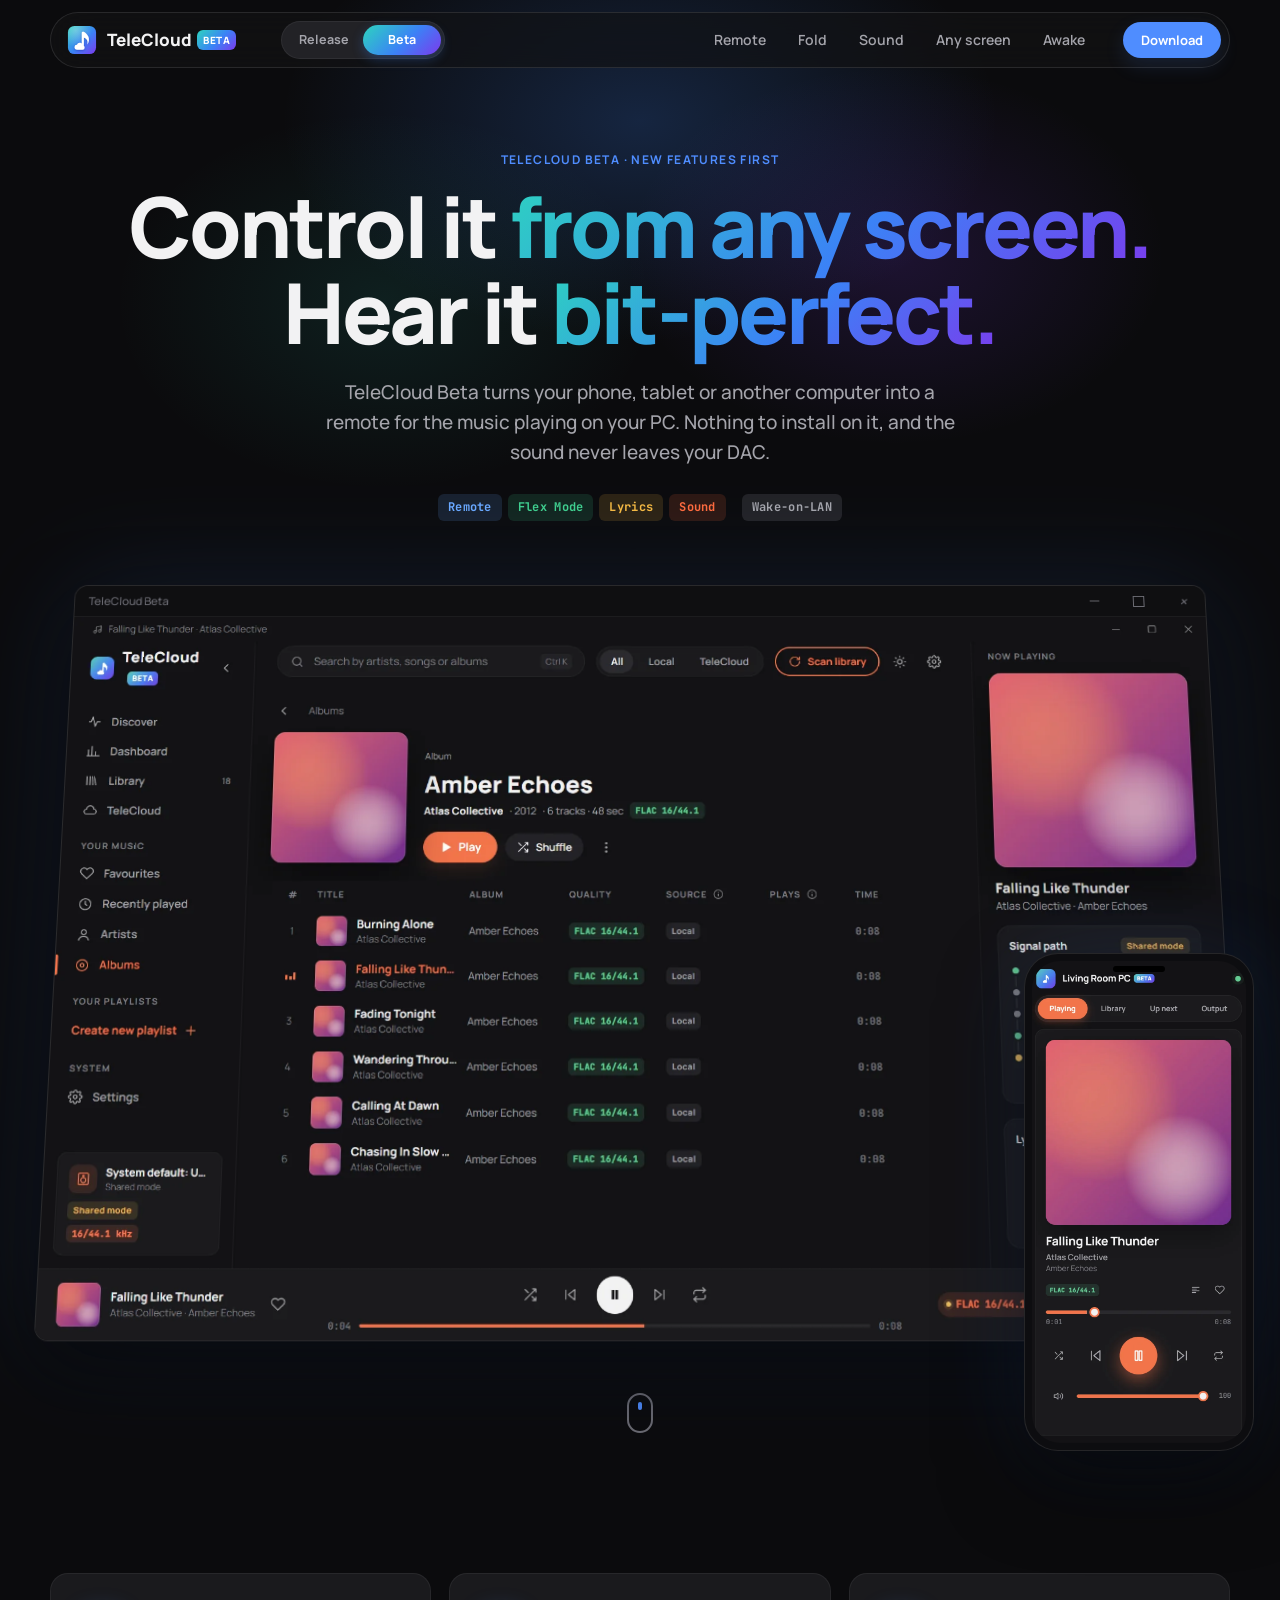
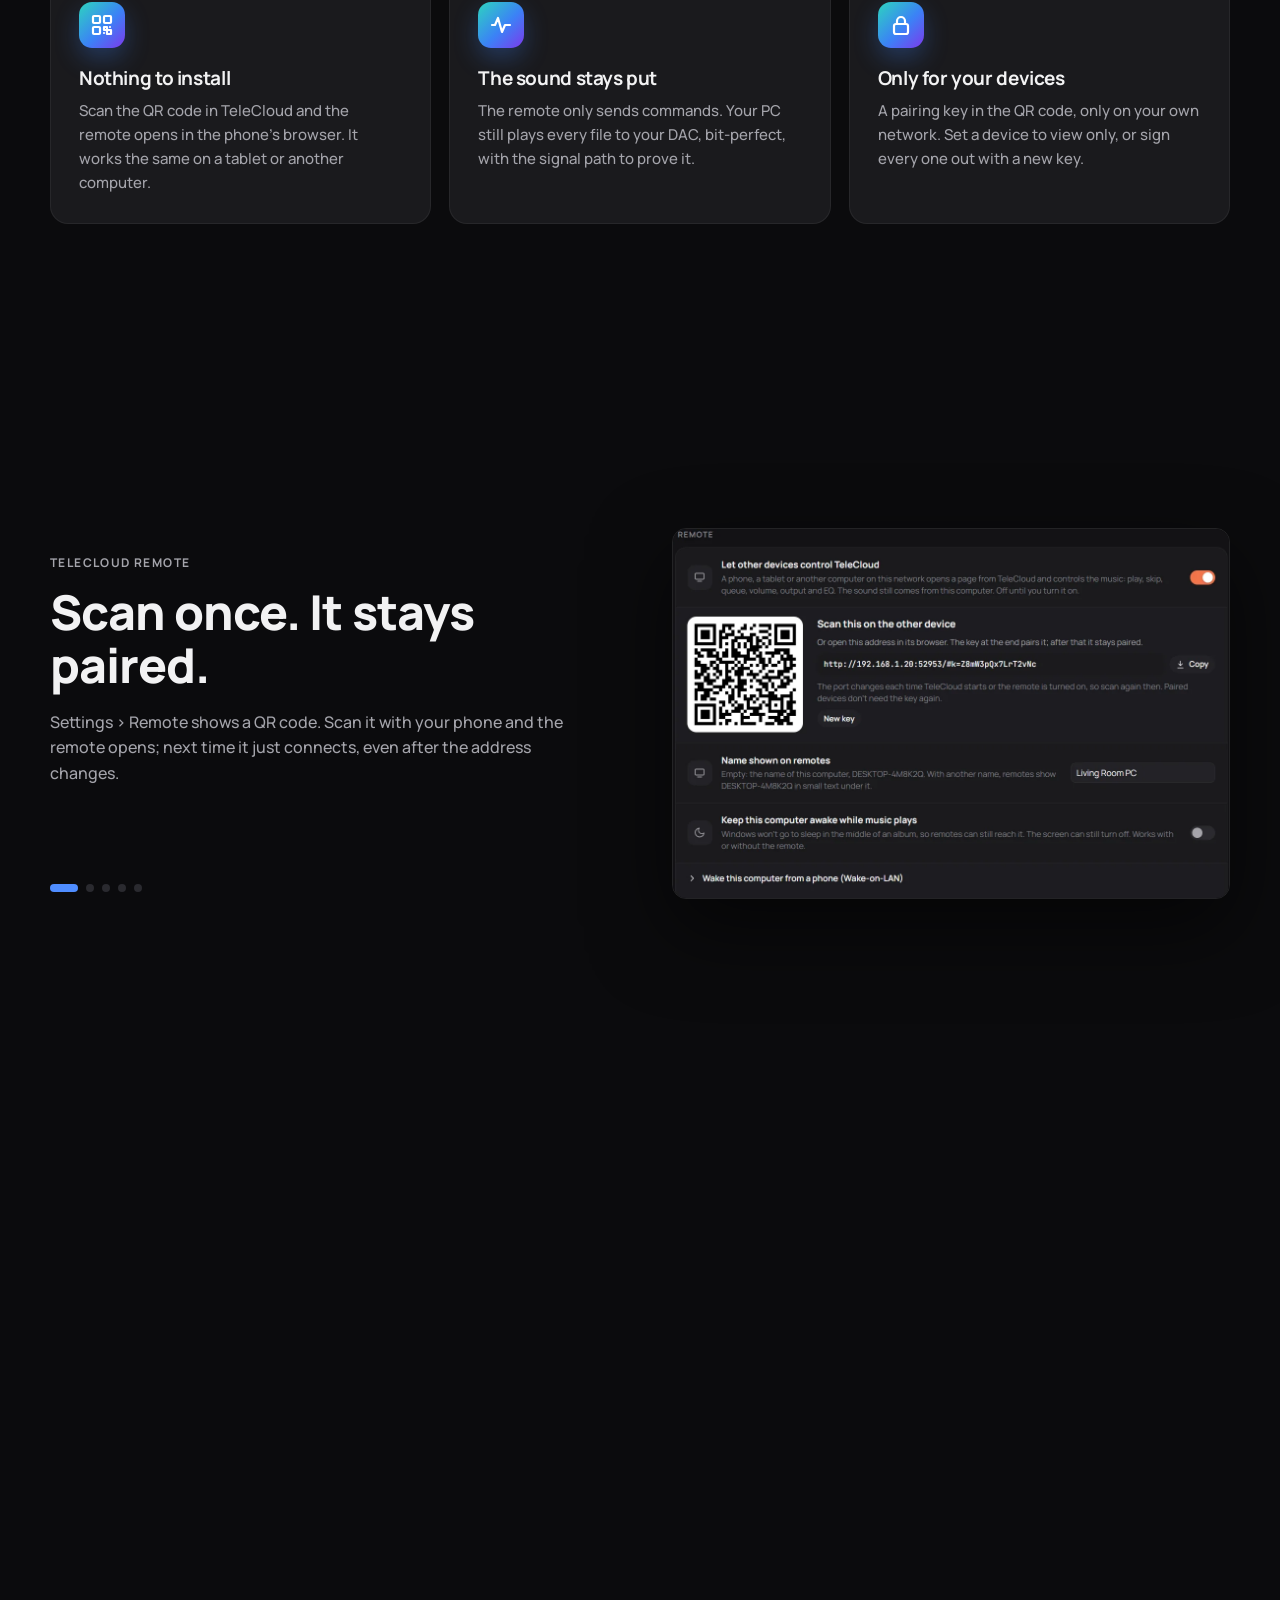
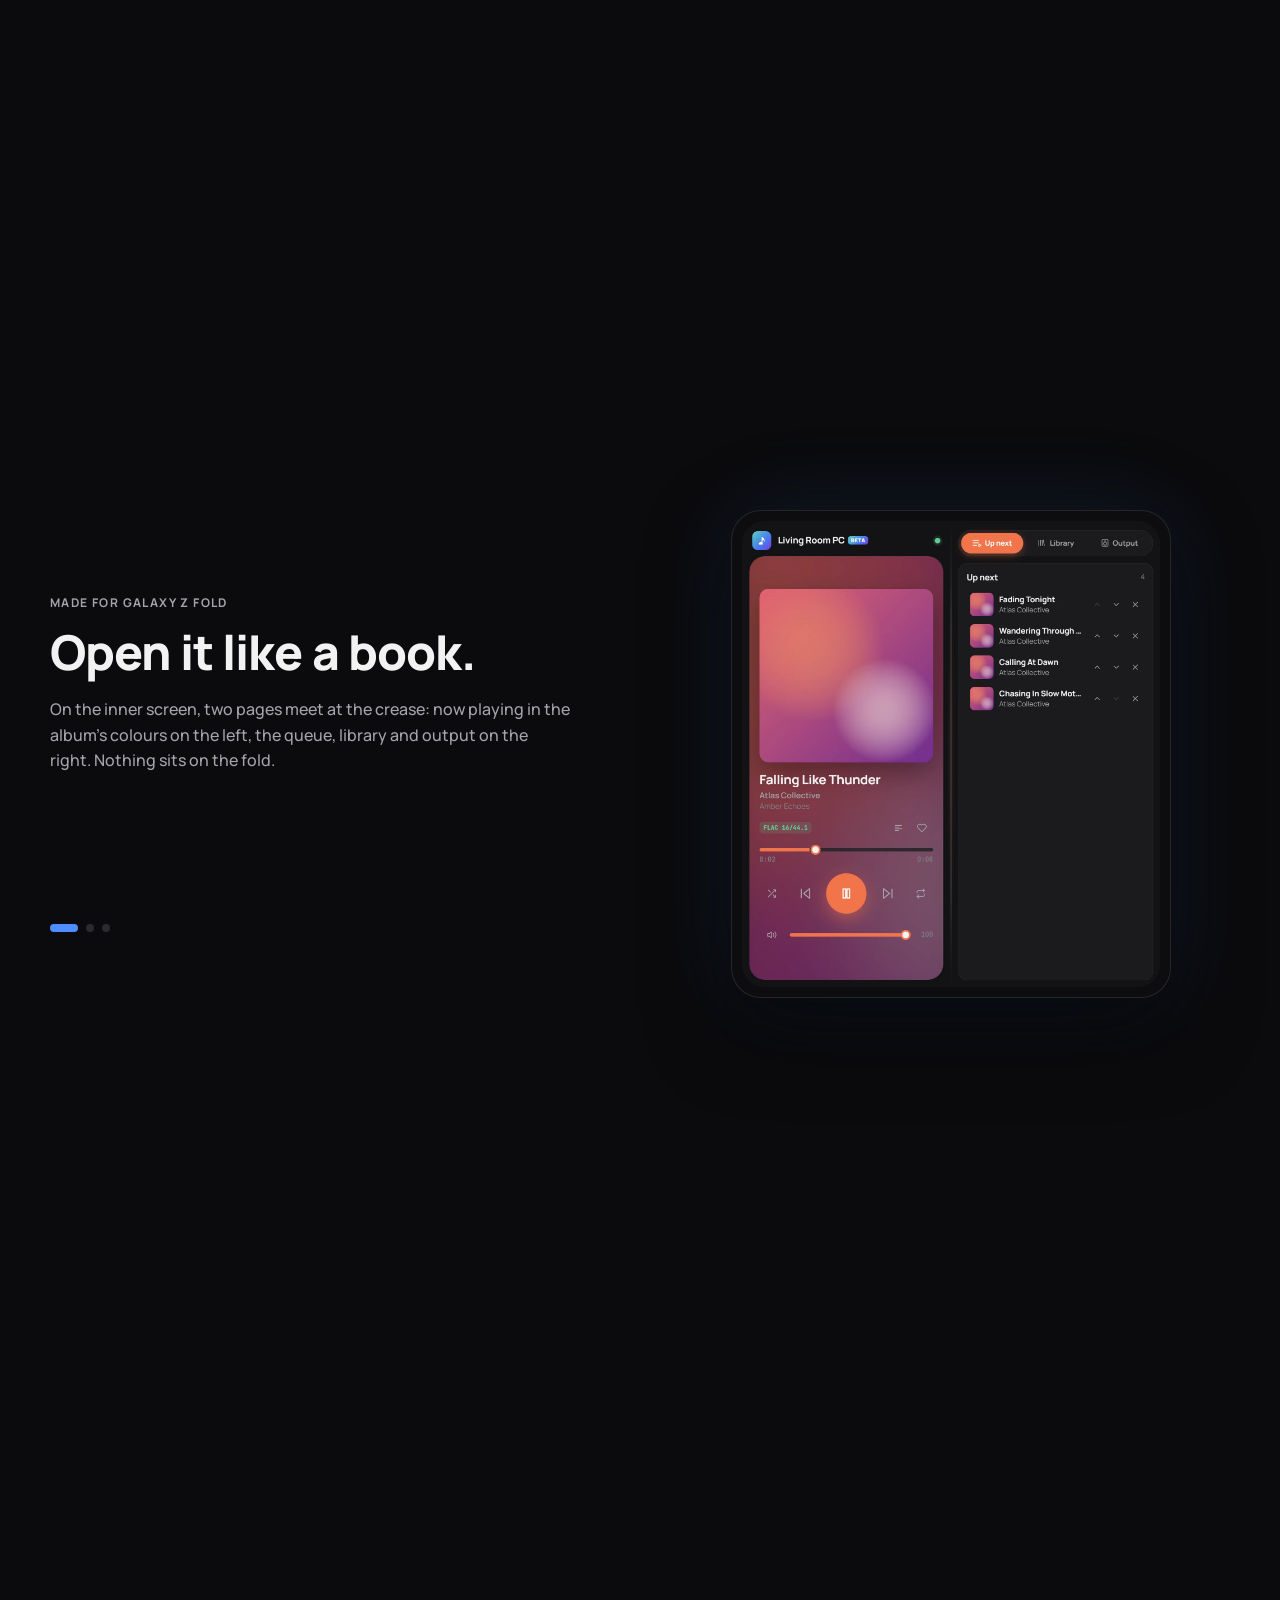
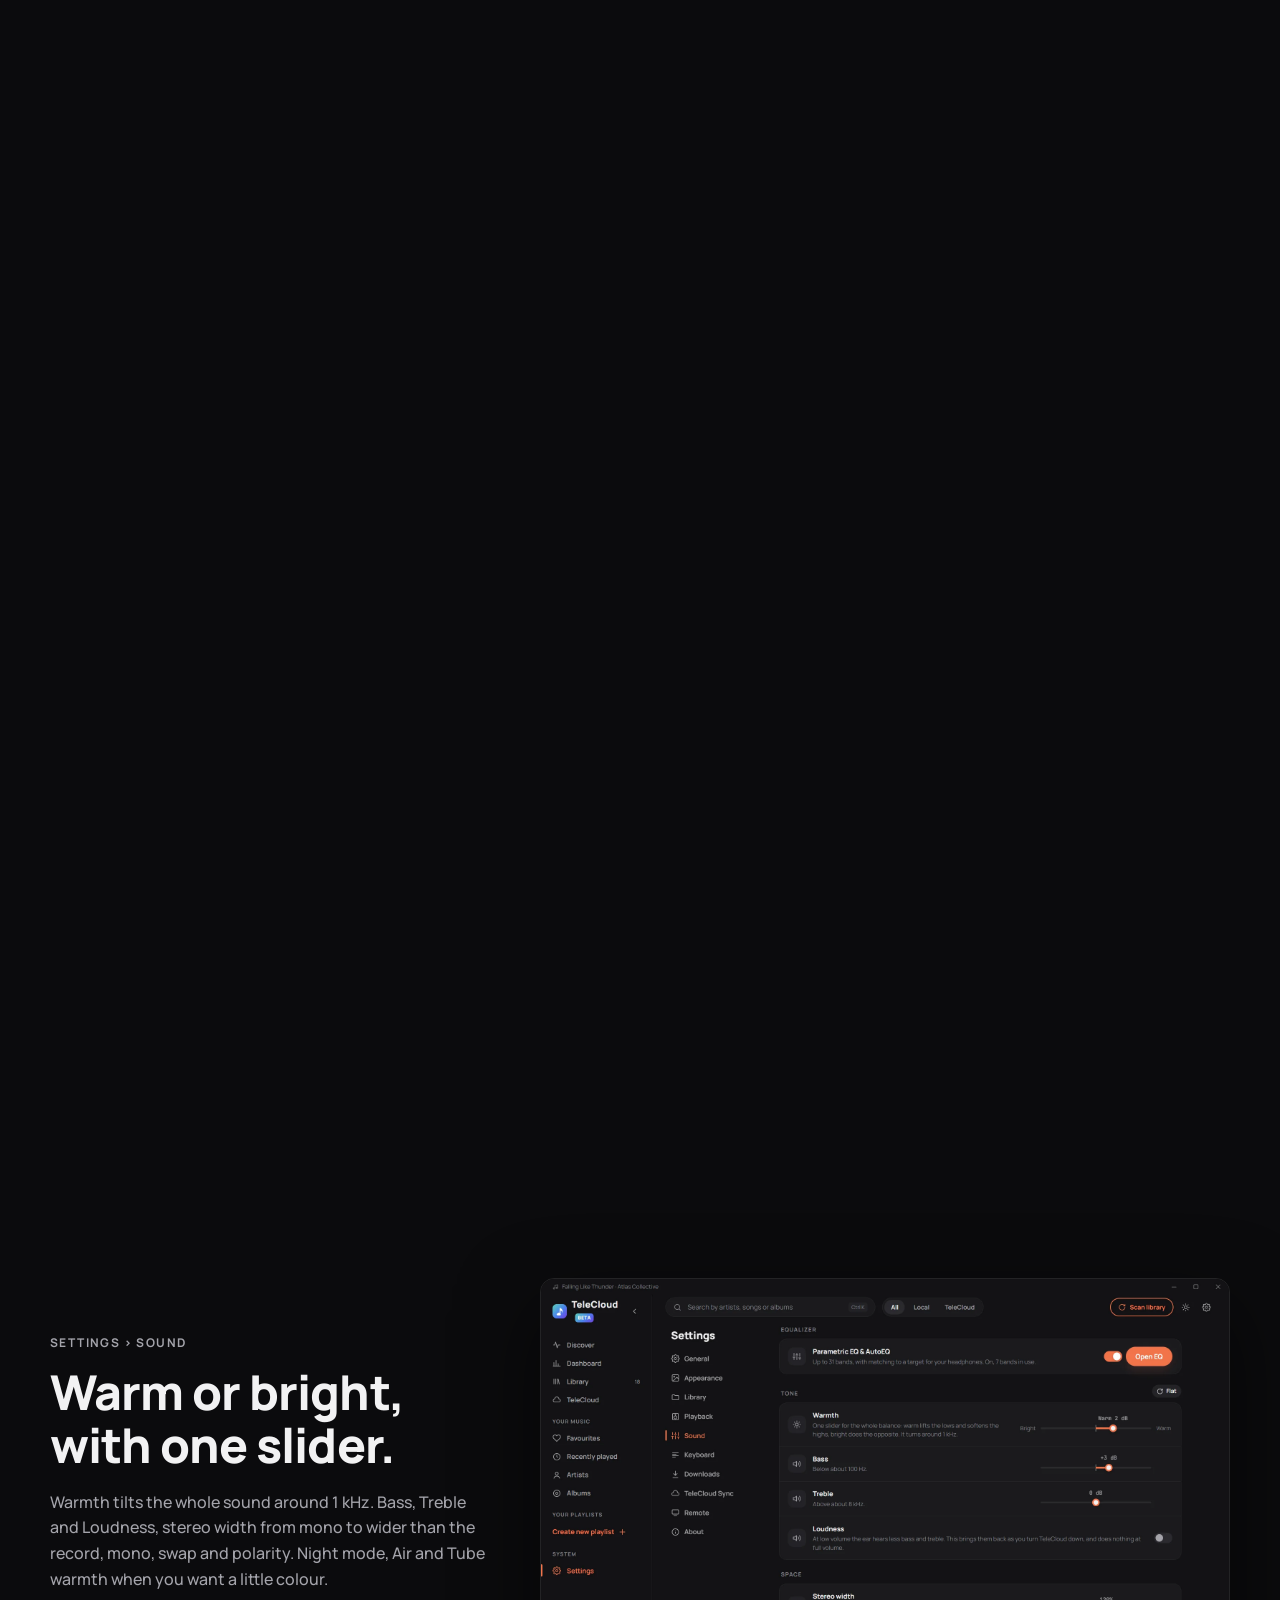
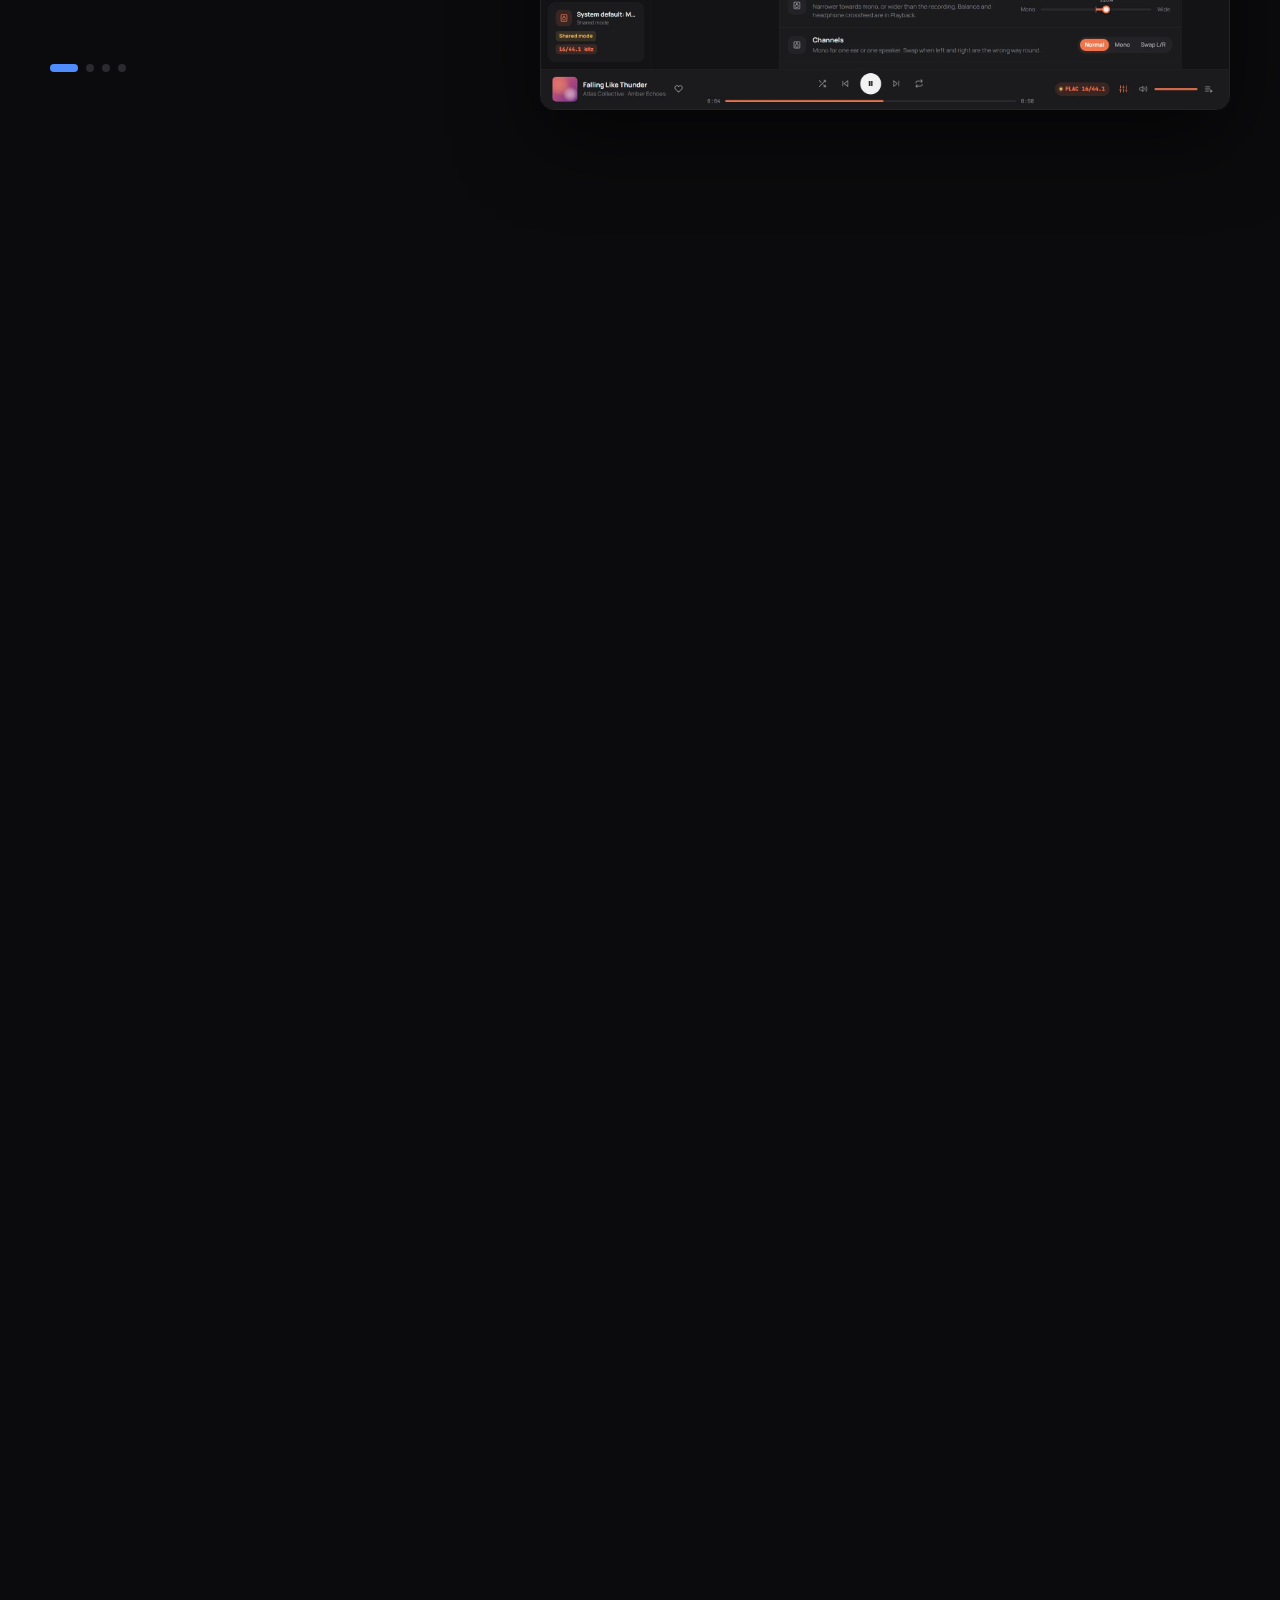
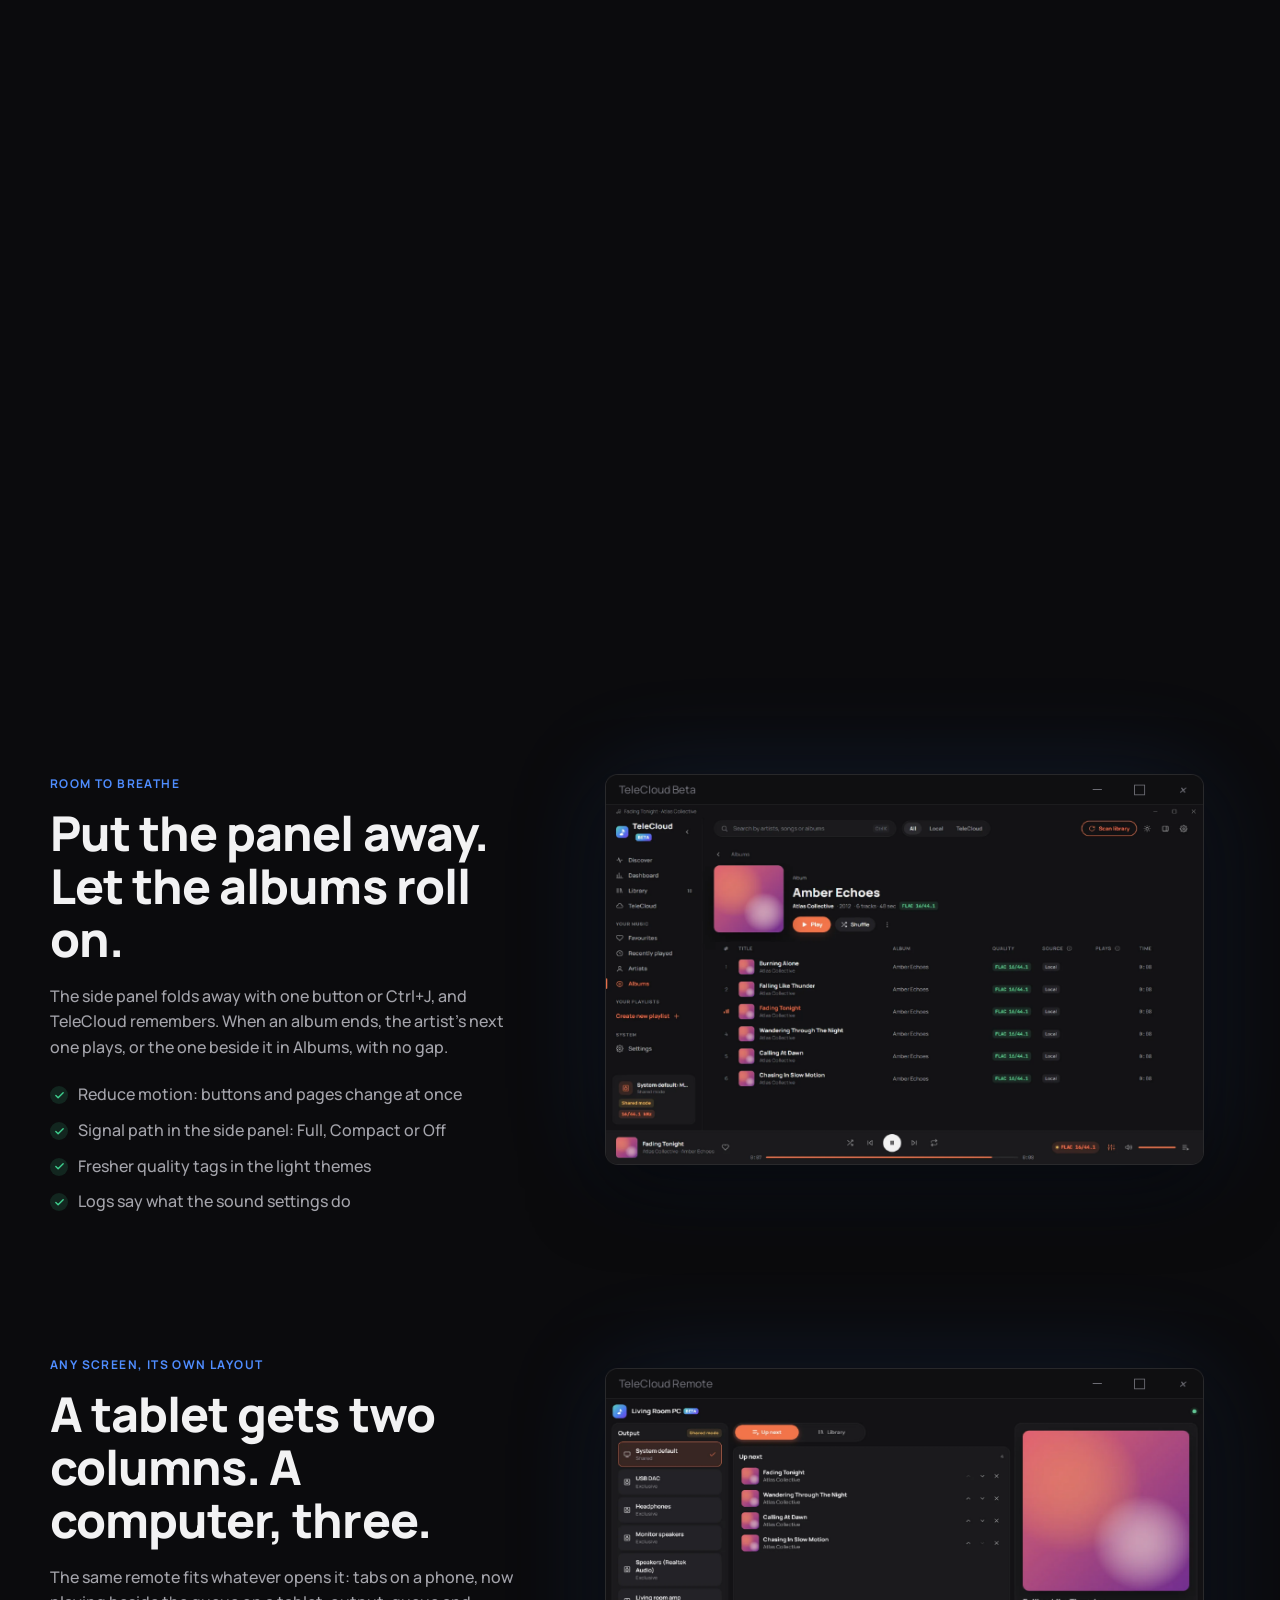
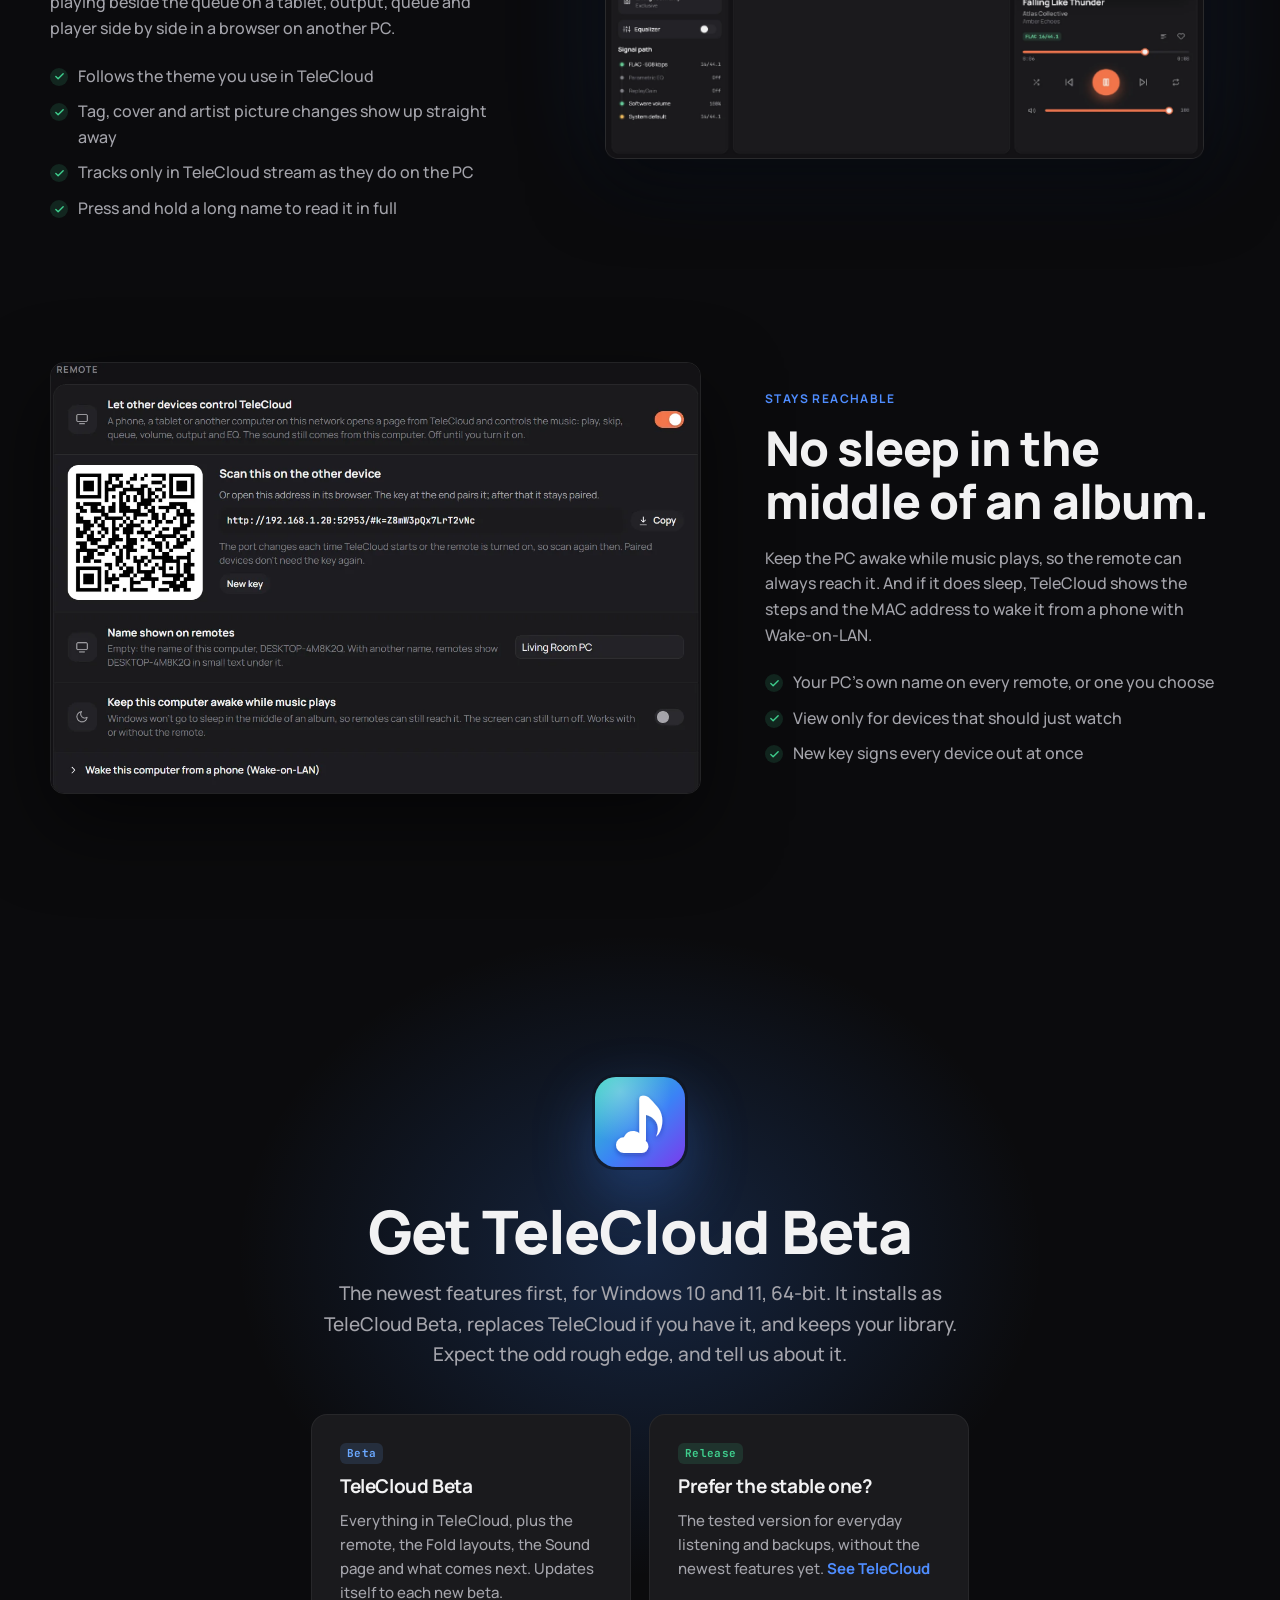
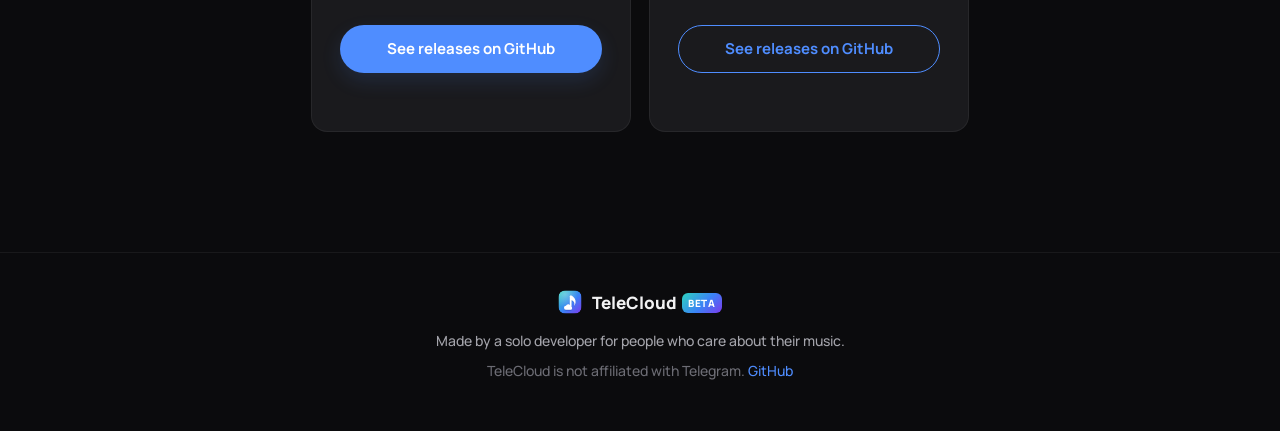
==== commit 7bdb1fb4: "Beta page: the Sound page (tone, live spectrum, the clip light, A/B and room correction) and the cal" ====
--- a/beta/index.html
+++ b/beta/index.html
@@ -4,7 +4,7 @@
   <meta charset="utf-8">
   <meta name="viewport" content="width=device-width, initial-scale=1">
   <title>TeleCloud Beta — Control your music from any screen</title>
-  <meta name="description" content="TeleCloud Beta: turn your phone, tablet or another computer into a remote for the music on your PC. Nothing to install, and the sound stays bit-perfect on your DAC.">
+  <meta name="description" content="TeleCloud Beta: turn your phone, tablet or another computer into a remote for the music on your PC, and shape the sound with tone, room correction and a clip light. Bit-perfect until you change it.">
   <meta name="theme-color" content="#0b0b0d">
   <link rel="canonical" href="https://telecloud-music.pages.dev/beta/">
   <meta property="og:type" content="website">
@@ -43,6 +43,7 @@
     <nav class="nav-links" aria-label="Sections">
       <a href="#remote">Remote</a>
       <a href="#fold">Fold</a>
+      <a href="#sound">Sound</a>
       <a href="#anywhere">Any screen</a>
       <a href="#awake">Awake</a>
     </nav>
@@ -60,6 +61,7 @@
         <span class="badge b-cloud">Remote</span>
         <span class="badge b-ok">Flex Mode</span>
         <span class="badge b-cached">Lyrics</span>
+        <span class="badge b-hires">Sound</span>
         <span class="badge b-local">Wake-on-LAN</span>
       </div>
       <div class="hero-shot hero-pair" data-scroll="hero">
@@ -171,6 +173,67 @@
       </div>
     </section>
 
+    <!-- Sound -->
+    <section class="story sound" id="sound" data-scroll="sound" data-steps="4">
+      <div class="story-sticky">
+        <div class="story-copy">
+          <p class="eyebrow">Settings › Sound</p>
+          <div class="steps-copy">
+            <div class="sc" data-s="0">
+              <h2>Warm or bright, with one slider.</h2>
+              <p>Warmth tilts the whole sound around 1 kHz. Bass, Treble and Loudness, stereo width from mono to wider than the record, mono, swap and polarity. Night mode, Air and Tube warmth when you want a little colour.</p>
+              <figure class="r-mobile"><img class="shot" src="../assets/beta/sound-tone.webp" alt="Settings › Sound with Warmth, Bass, Treble and stereo width" loading="lazy" width="1920" height="1200"></figure>
+            </div>
+            <div class="sc" data-s="1">
+              <h2>Watch the music move.</h2>
+              <p>The parametric EQ now has a live spectrum under the curve: the music as it plays, after every filter, so you see what a band really does.</p>
+              <figure class="r-mobile"><img class="shot" src="../assets/beta/eq-live.webp" alt="The parametric EQ with the live spectrum under the curve" loading="lazy" width="1920" height="1200"></figure>
+            </div>
+            <div class="sc" data-s="2">
+              <h2>A red light when it clips.</h2>
+              <p>Boost too far and the sound goes over 0 dBFS. The light in the signal path blinks red and says what to do. Prevent clipping lowers the level by your biggest boost, so it never gets there.</p>
+              <figure class="r-mobile"><span class="clip-shot"><img class="shot" src="../assets/beta/clip-panel.webp" alt="The signal path with the Sound step blinking red" loading="lazy" width="398" height="515"><i aria-hidden="true"></i></span></figure>
+            </div>
+            <div class="sc" data-s="3">
+              <h2>Hear the difference, fairly.</h2>
+              <p>A/B plays the original at the same loudness, because louder always sounds better. Load a room or headphone correction from REW, Dirac or a text curve, and compare.</p>
+              <figure class="r-mobile"><img class="shot" src="../assets/beta/sound-ab.webp" alt="Room correction from a file, Prevent clipping and the A/B switch" loading="lazy" width="1920" height="1200"></figure>
+            </div>
+          </div>
+          <div class="dots" aria-hidden="true"><i data-s="0"></i><i data-s="1"></i><i data-s="2"></i><i data-s="3"></i></div>
+        </div>
+        <div class="story-visual">
+          <div class="r-stage">
+            <figure data-s="0"><img class="shot" src="../assets/beta/sound-tone.webp" alt="" width="1920" height="1200" loading="lazy"></figure>
+            <figure data-s="1"><img class="shot" src="../assets/beta/eq-live.webp" alt="" width="1920" height="1200" loading="lazy"></figure>
+            <figure data-s="2"><span class="clip-shot"><img class="shot panel" src="../assets/beta/clip-panel.webp" alt="" width="398" height="515" loading="lazy"><i aria-hidden="true"></i></span></figure>
+            <figure data-s="3"><img class="shot" src="../assets/beta/sound-ab.webp" alt="" width="1920" height="1200" loading="lazy"></figure>
+          </div>
+        </div>
+      </div>
+    </section>
+
+    <!-- Calmer -->
+    <section class="split" id="calm">
+      <div class="split-copy reveal">
+        <p class="eyebrow">Room to breathe</p>
+        <h2>Put the panel away. Let the albums roll on.</h2>
+        <p>The side panel folds away with one button or Ctrl+J, and TeleCloud remembers. When an album ends, the artist's next one plays, or the one beside it in Albums, with no gap.</p>
+        <ul class="ticks">
+          <li>Reduce motion: buttons and pages change at once</li>
+          <li>Signal path in the side panel: Full, Compact or Off</li>
+          <li>Fresher quality tags in the light themes</li>
+          <li>Logs say what the sound settings do</li>
+        </ul>
+      </div>
+      <div class="split-shot reveal">
+        <div class="window">
+          <div class="window-bar"><span class="wt">TeleCloud Beta</span><i></i><i></i><i></i></div>
+          <img src="../assets/beta/panel-hidden.webp" alt="An album page with the side panel put away" loading="lazy" width="1920" height="1200">
+        </div>
+      </div>
+    </section>
+
     <!-- Any screen -->
     <section class="split" id="anywhere">
       <div class="split-copy reveal">
@@ -219,7 +282,7 @@
         <div class="card dl-card reveal" data-channel="beta">
           <span class="badge b-cloud">Beta</span>
           <h3>TeleCloud Beta</h3>
-          <p>Everything in TeleCloud, plus the remote, the Fold layouts and what comes next. Updates itself to each new beta.</p>
+          <p>Everything in TeleCloud, plus the remote, the Fold layouts, the Sound page and what comes next. Updates itself to each new beta.</p>
           <a class="btn-primary dl-btn" aria-disabled="true">Coming soon</a>
           <small class="dl-meta"></small>
         </div>
--- a/style.css
+++ b/style.css
@@ -444,15 +444,14 @@
 .beta-tag { font-style: normal; display: inline-block; margin-left: 2px; padding: 2px 6px; border-radius: 6px; font-size: 10px; font-weight: 800; letter-spacing: .6px; color: #fff; background: linear-gradient(135deg, #2DD4BF, #3B82F6 55%, #7C3AED); vertical-align: 2px; }
 
 /* Release | Beta: which page this is, a click away from the other */
-.channel { position: relative; display: inline-flex; padding: 3px; border-radius: 999px; background: var(--surface-2); border: 1px solid var(--border); flex-shrink: 0; }
-.channel a { position: relative; z-index: 1; padding: 5px 12px; border-radius: 999px; font-size: 12.5px; font-weight: 700; color: var(--text-2); transition: color .2s; }
+/* two halves of the same width, so the highlight always sits right on its word */
+.channel { position: relative; display: grid; grid-template-columns: 1fr 1fr; padding: 3px; border-radius: 999px; background: var(--surface-2); border: 1px solid var(--border); flex-shrink: 0; }
+.channel a { position: relative; z-index: 1; padding: 5px 14px; border-radius: 999px; font-size: 12.5px; font-weight: 700; color: var(--text-2); text-align: center; white-space: nowrap; transition: color .25s; }
 .channel a:hover { color: var(--text); }
 .channel a.on { color: #fff; }
-.channel::before { content: ''; position: absolute; top: 3px; bottom: 3px; left: 3px; width: calc(50% - 3px); border-radius: 999px; background: var(--brand); box-shadow: 0 4px 12px var(--glow-shadow); transition: transform .45s var(--spring); }
-[data-channel="beta"] .channel::before { transform: translateX(100%); }
-.channel a { min-width: 64px; text-align: center; }
-.channel.leaving::before { transform: translateX(100%); }
-[data-channel="beta"] .channel.leaving::before { transform: none; }
+/* the app's stretchy highlight: the leading edge gets there first, the trailing edge a beat later */
+.channel .ind { position: absolute; top: 3px; bottom: 3px; left: 3px; right: 50%; border-radius: 999px; background: var(--brand); box-shadow: 0 4px 12px var(--glow-shadow); pointer-events: none; }
+[data-channel="beta"] .channel .ind { left: 50%; right: 3px; }
 
 /* devices on the beta page */
 .phone { position: relative; width: min(300px, 70vw, 100%); aspect-ratio: 390 / 844; padding: 9px; border-radius: 44px; background: #0d0d10; border: 1px solid var(--border-2); box-shadow: var(--shadow), 0 0 90px var(--accent-soft); }
@@ -475,6 +474,16 @@
 .r-mobile { display: none; }
 /* columns never grow with a big picture inside */
 .story.remote .story-sticky, .story.fold .story-sticky { grid-template-columns: minmax(0, 1fr) minmax(0, 1fr); }
+/* Sound: the pictures are the whole app, so they get the wider column */
+.story.sound { height: 310vh; }
+.story.sound .story-sticky { grid-template-columns: minmax(0, .8fr) minmax(0, 1.25fr); gap: 48px; }
+.r-stage .shot.panel { max-height: 86%; }
+/* the clip light in the picture blinks, as it does in the app */
+.clip-shot { position: relative; display: inline-block; line-height: 0; width: min(398px, 100%); }
+.clip-shot img { width: 100%; height: auto; max-height: none; border-radius: 14px; border: 1px solid var(--border-2); }
+.clip-shot i { position: absolute; left: 13.6%; top: 46.8%; width: 3.6%; aspect-ratio: 1; transform: translate(-50%, -50%); border-radius: 50%; background: #ff3b30; box-shadow: 0 0 0 4px rgba(255, 59, 48, .25), 0 0 14px rgba(255, 59, 48, .7); animation: clipBlink .6s steps(2, jump-none) infinite; }
+@keyframes clipBlink { 0%, 100% { opacity: 1; } 50% { opacity: .2; } }
+@media (prefers-reduced-motion: reduce) { .clip-shot i { animation: none; } }
 .story-copy, .steps-copy, .sc { min-width: 0; }
 .r-mobile .shot { width: 100%; height: auto; }
 
@@ -486,15 +495,16 @@
 .hero-pair .hero-phone .phone::before { top: 12px; width: 52px; height: 6px; margin-left: -26px; }
 
 @media (max-width: 900px) {
-  .channel a { padding: 5px 10px; min-width: 0; }
+  .channel a { padding: 5px 11px; }
   .r-stage { display: none; }
   .r-mobile { display: grid; place-items: center; margin-top: 22px; }
-  .story.remote .story-sticky, .story.fold .story-sticky { grid-template-columns: minmax(0, 1fr); }
+  .story.remote .story-sticky, .story.fold .story-sticky, .story.sound .story-sticky { grid-template-columns: minmax(0, 1fr); }
   .fold-dev.flex { width: 80vw; }
-  .story.remote .steps-copy, .story.fold .steps-copy { min-height: 0; }
-  .story.remote .sc, .story.fold .sc { position: static; opacity: 1; transform: none; margin-bottom: 44px; pointer-events: auto; }
-  .story.remote .dots, .story.fold .dots { display: none; }
-  .story.remote, .story.fold { height: auto; }
+  .story.remote .steps-copy, .story.fold .steps-copy, .story.sound .steps-copy { min-height: 0; }
+  .story.remote .sc, .story.fold .sc, .story.sound .sc { position: static; opacity: 1; transform: none; margin-bottom: 44px; pointer-events: auto; }
+  .story.remote .dots, .story.fold .dots, .story.sound .dots { display: none; }
+  .story.remote, .story.fold, .story.sound { height: auto; }
+  .story.sound .r-mobile .shot[src*="clip-panel"] { width: min(320px, 100%); }
   .hero-pair .hero-phone { right: 2%; bottom: -12%; width: 30vw; }
 }
 /* a narrow desktop: a little less room around the links, so everything still fits */
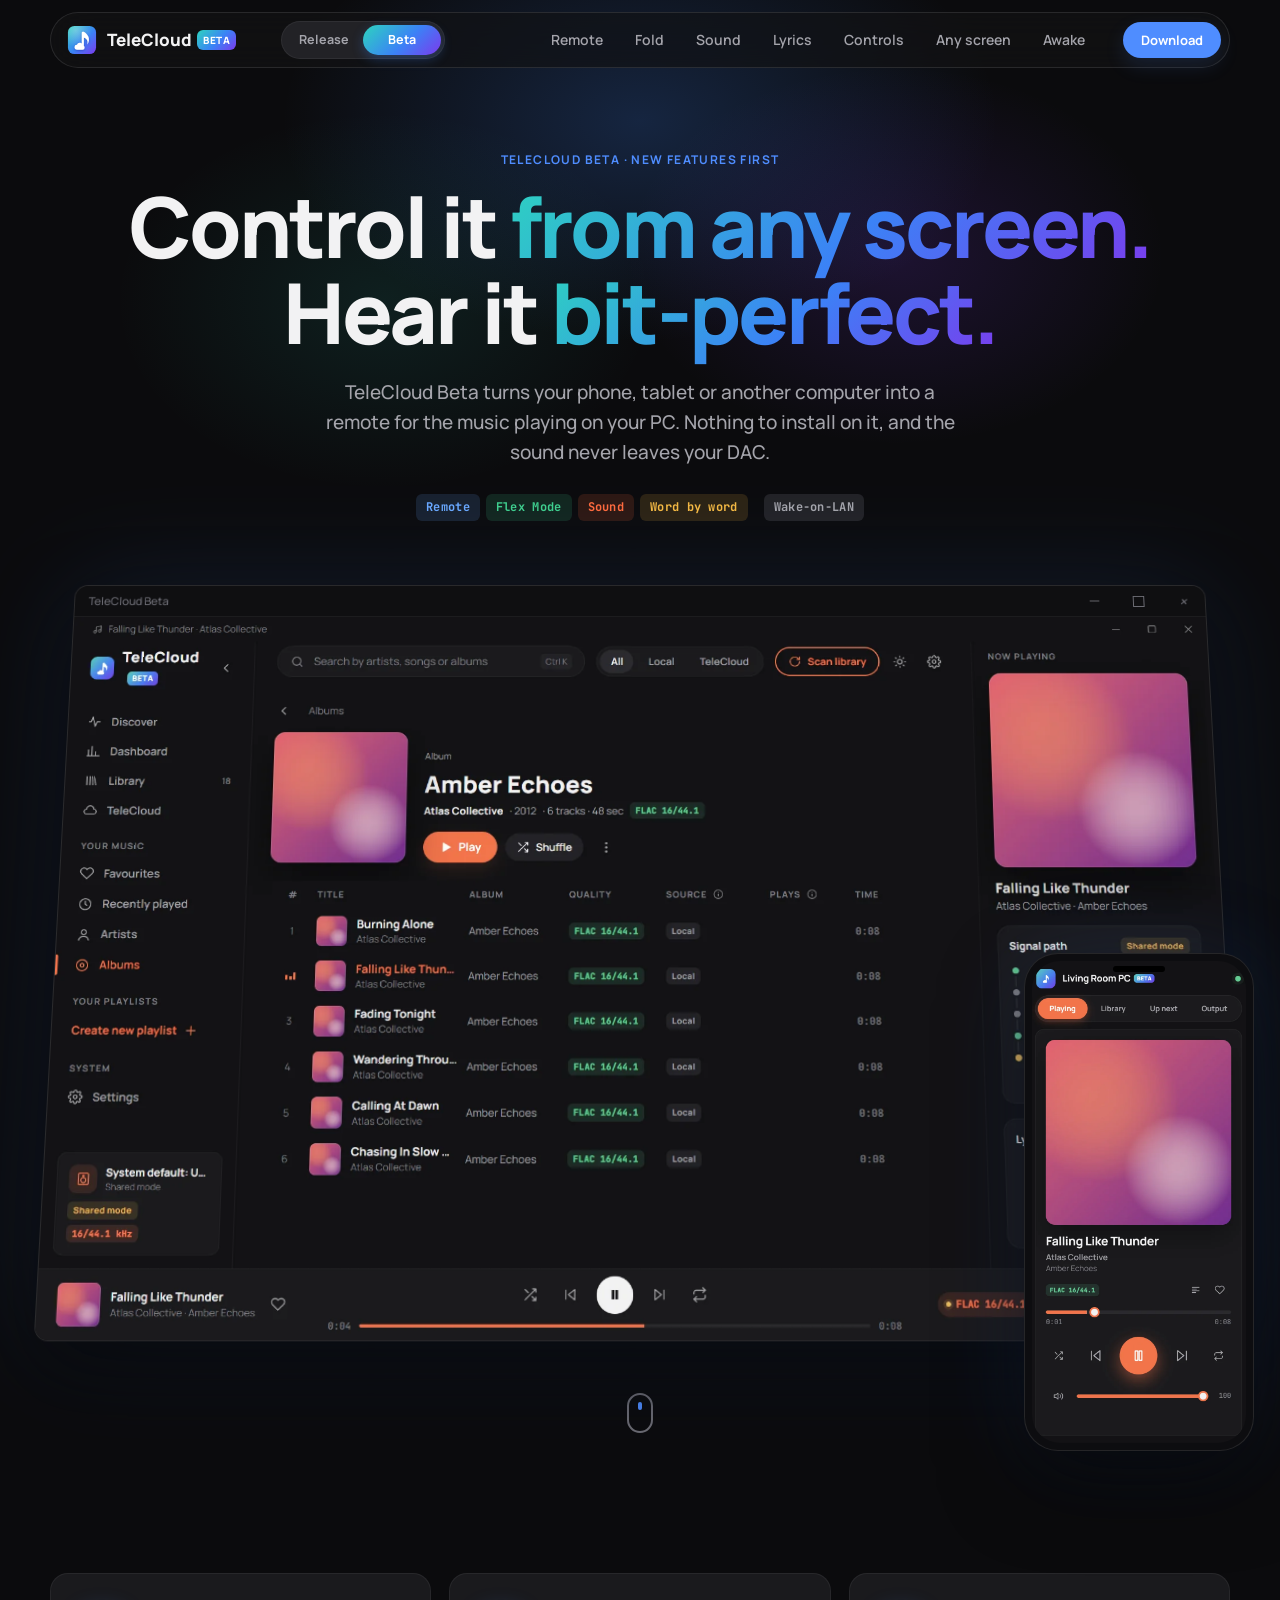
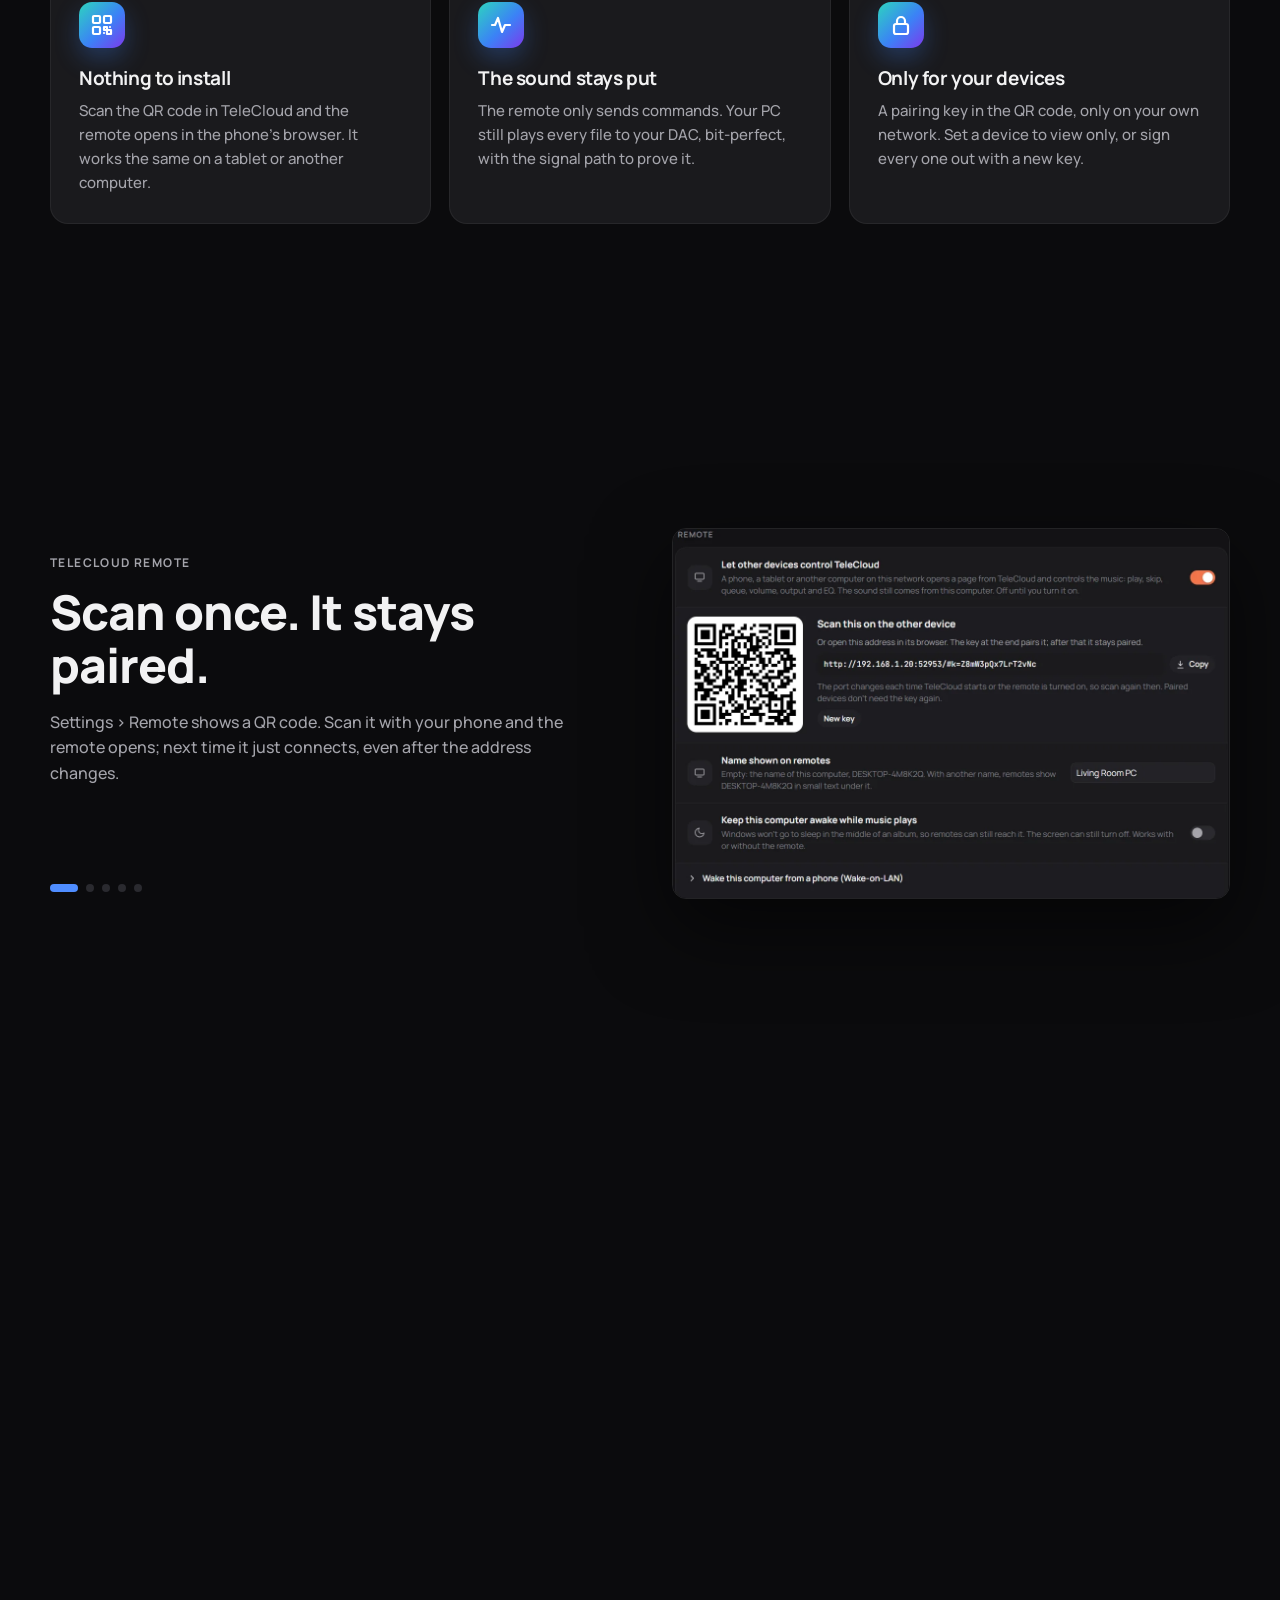
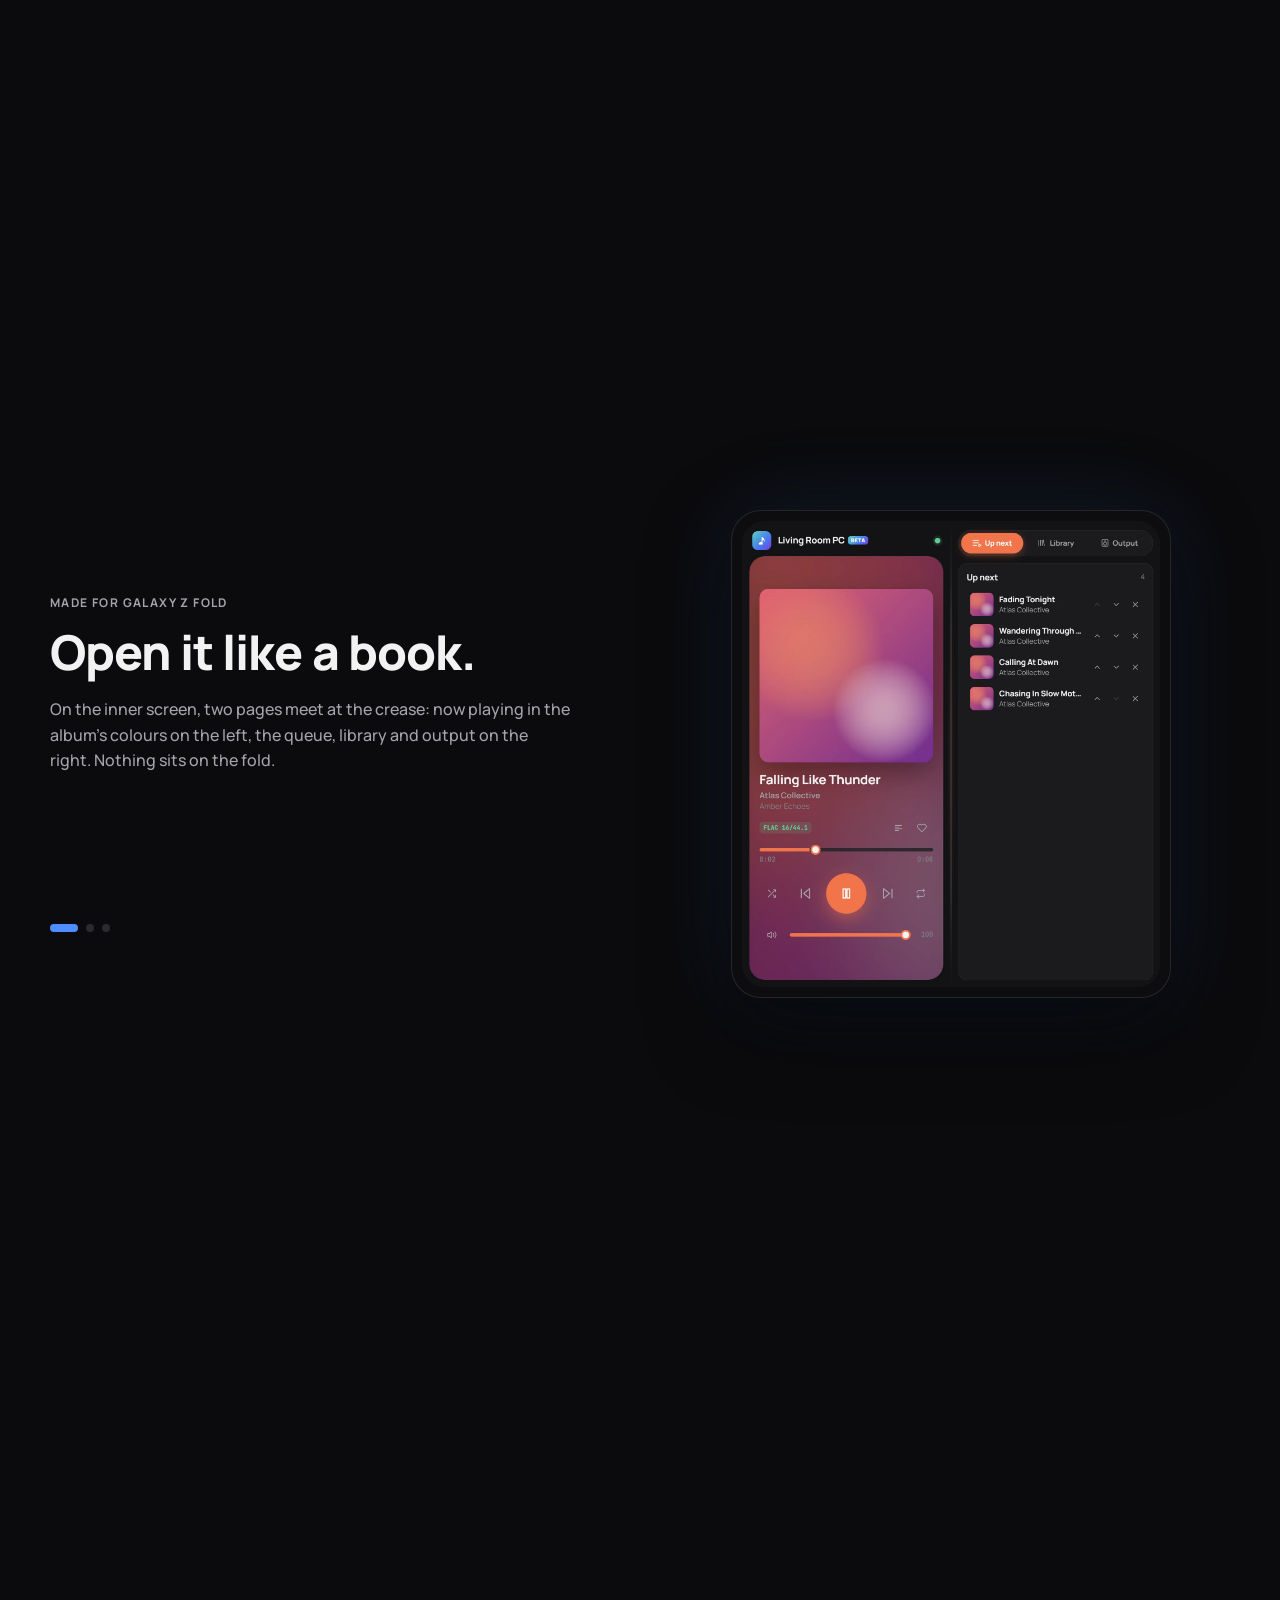
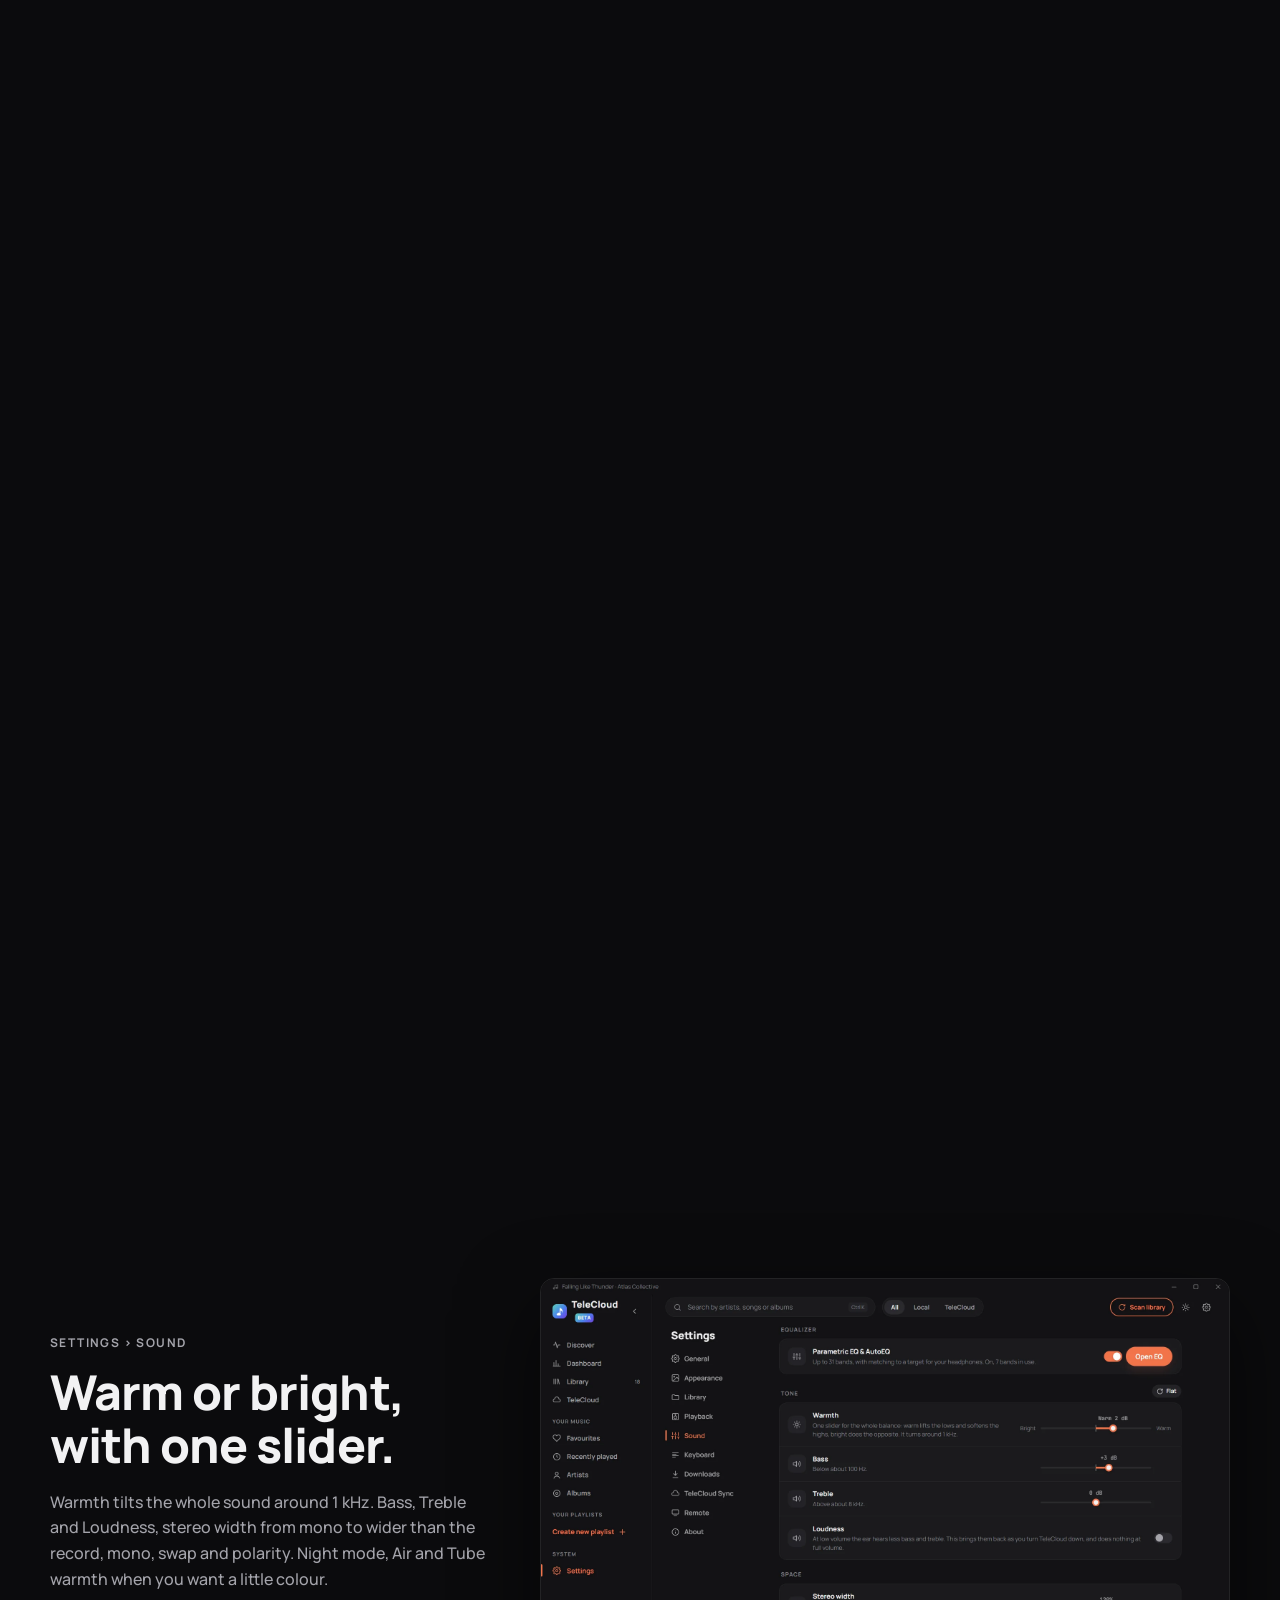
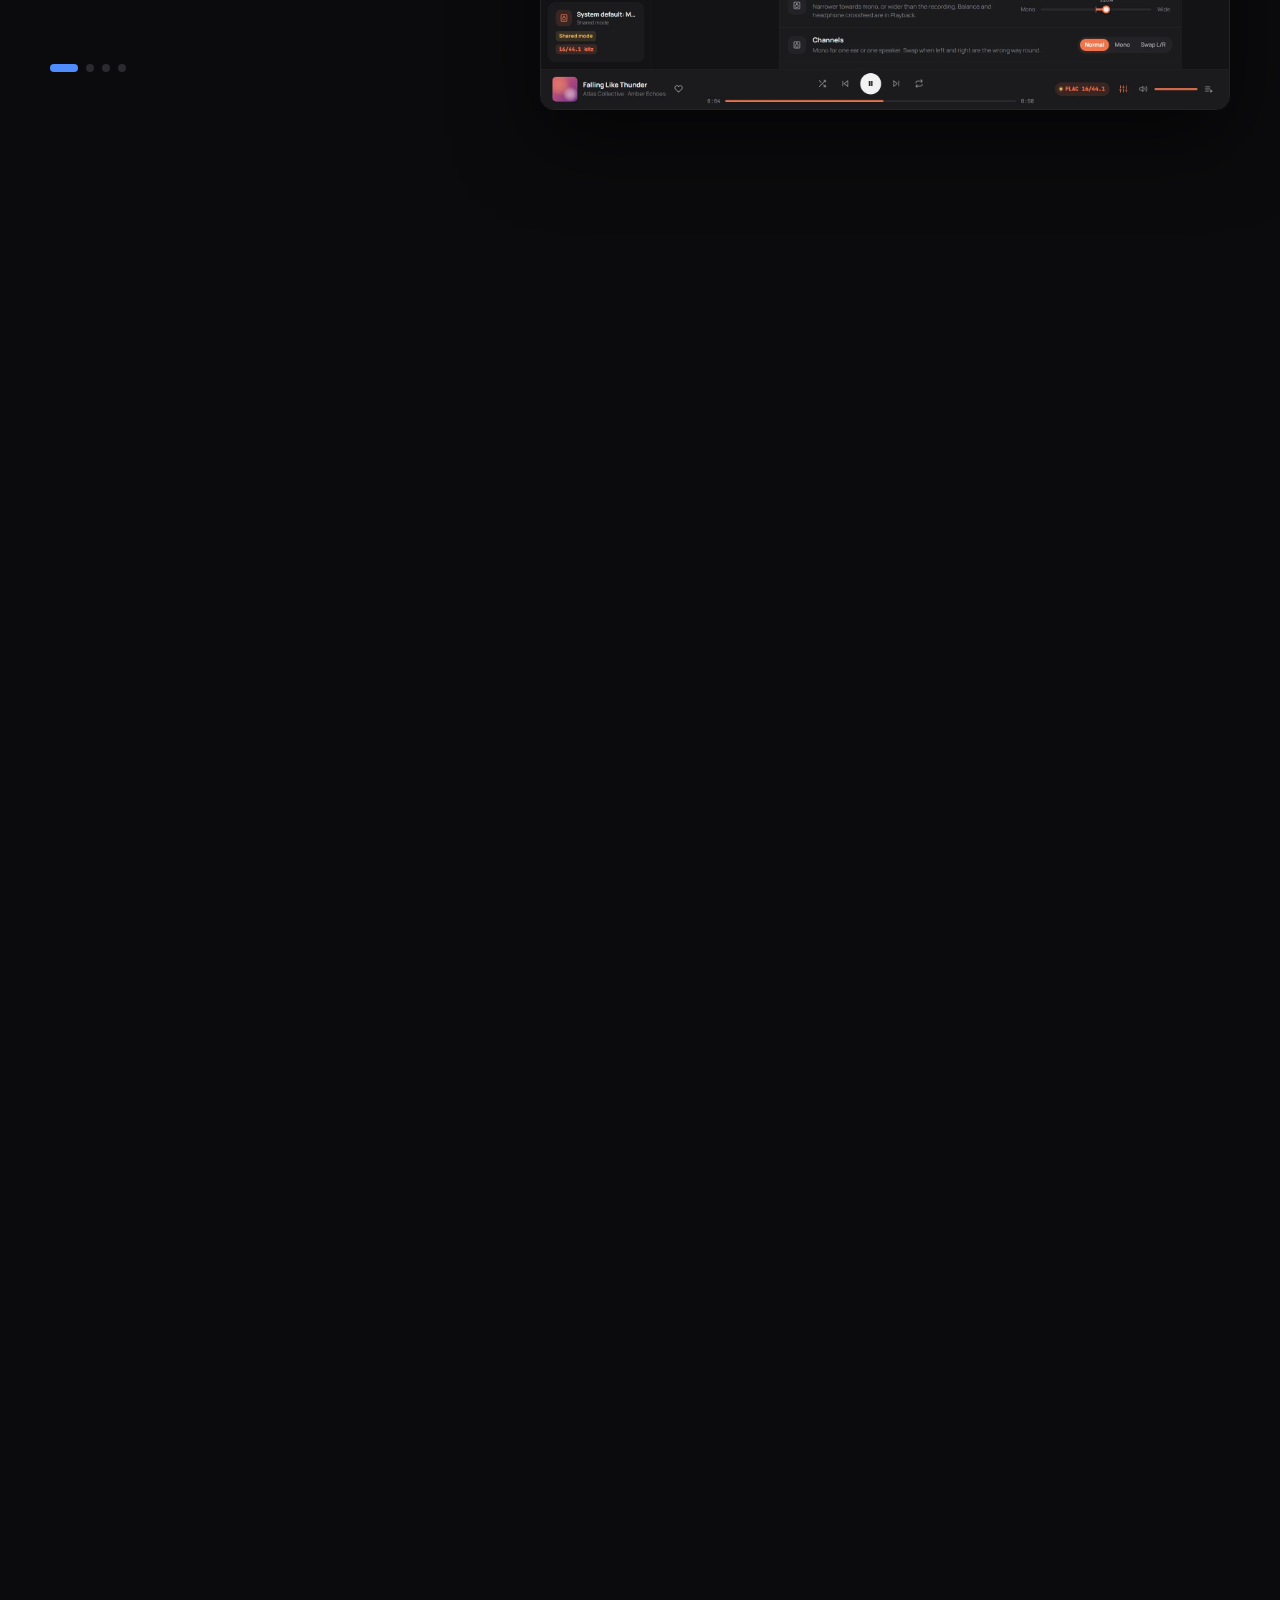
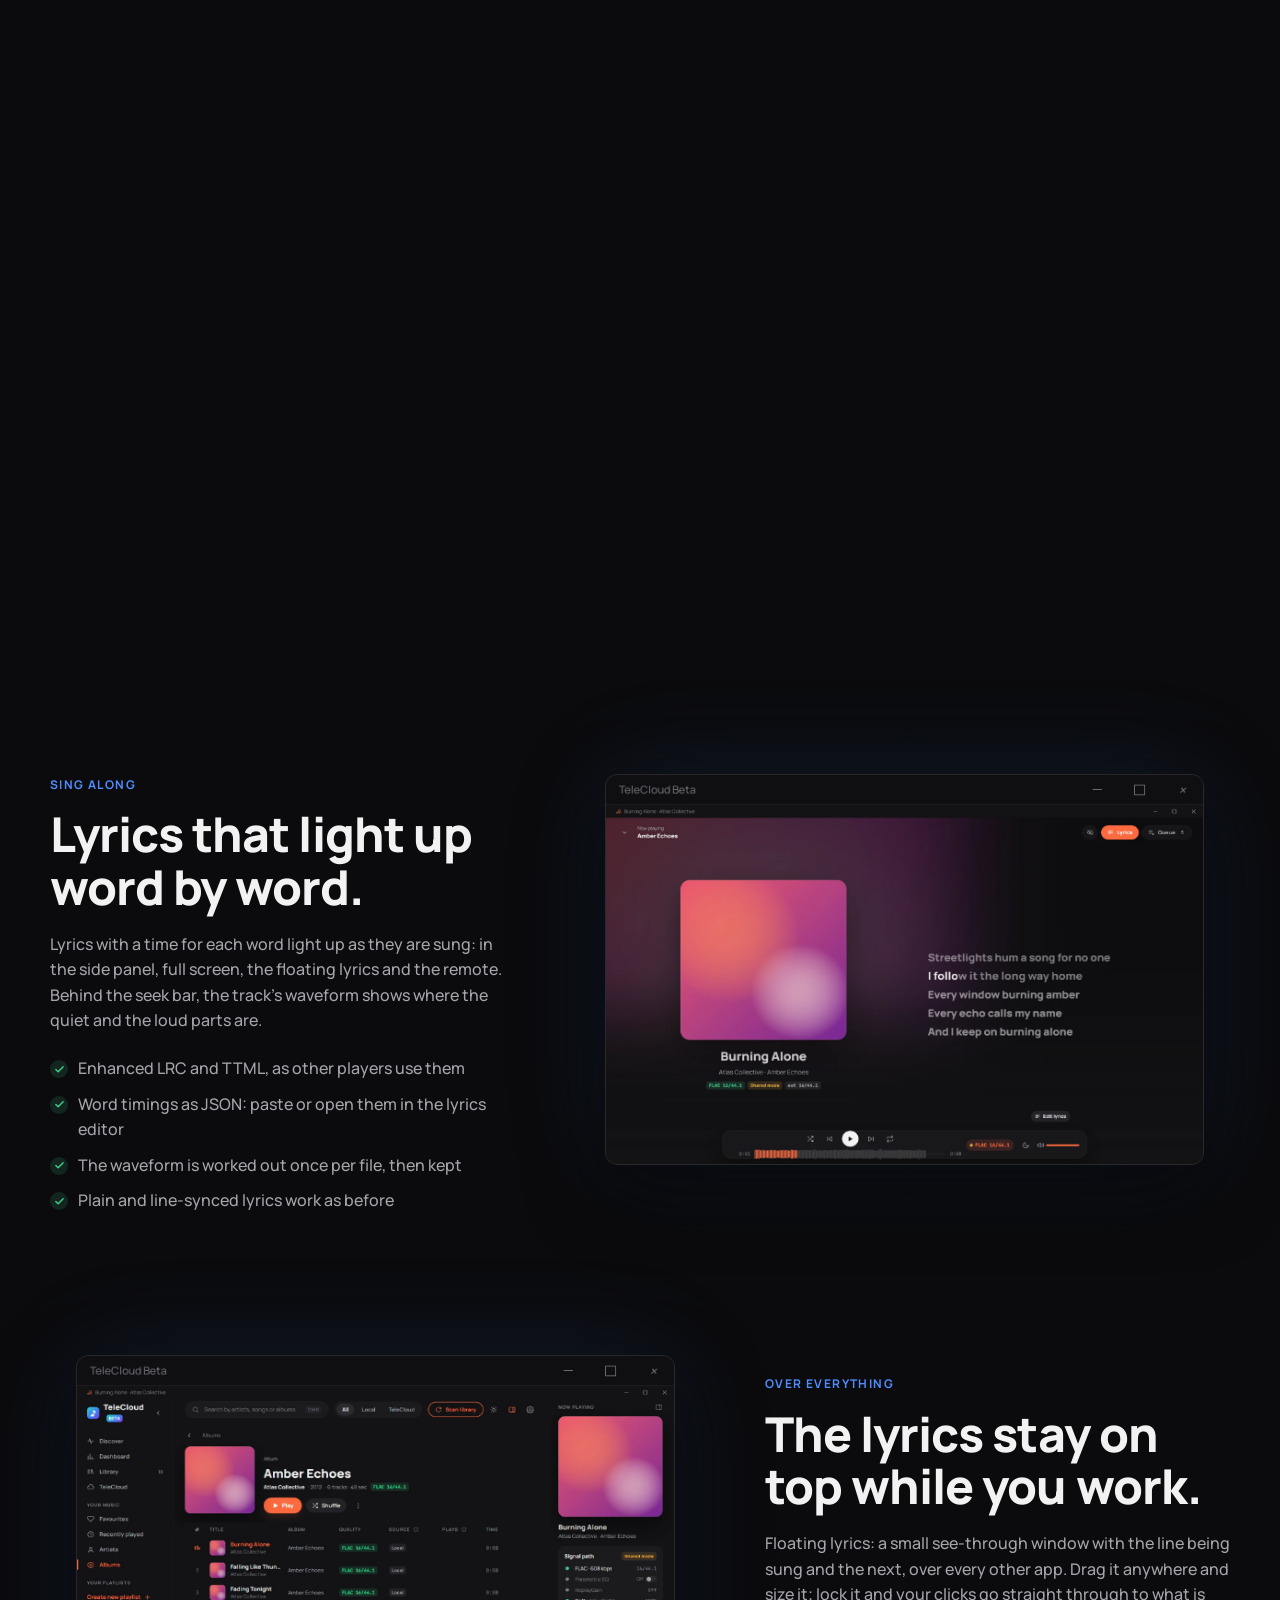
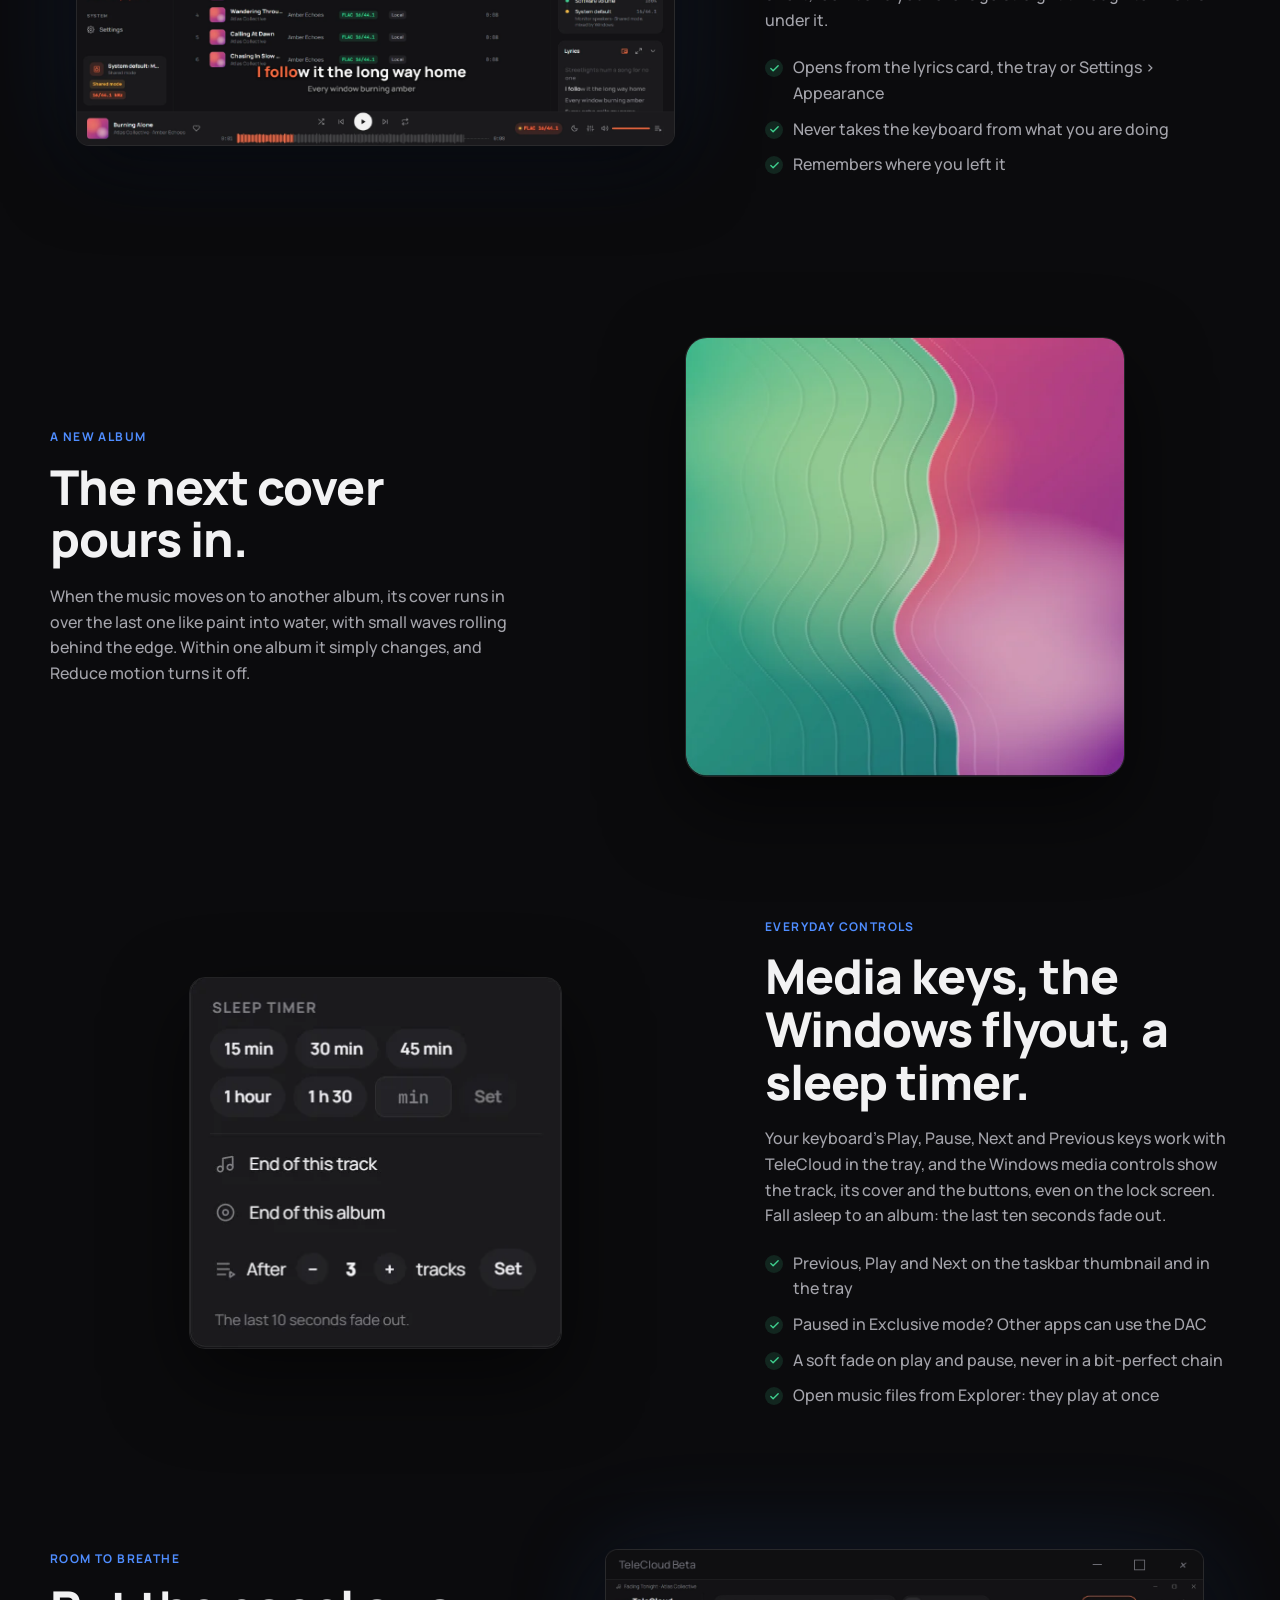
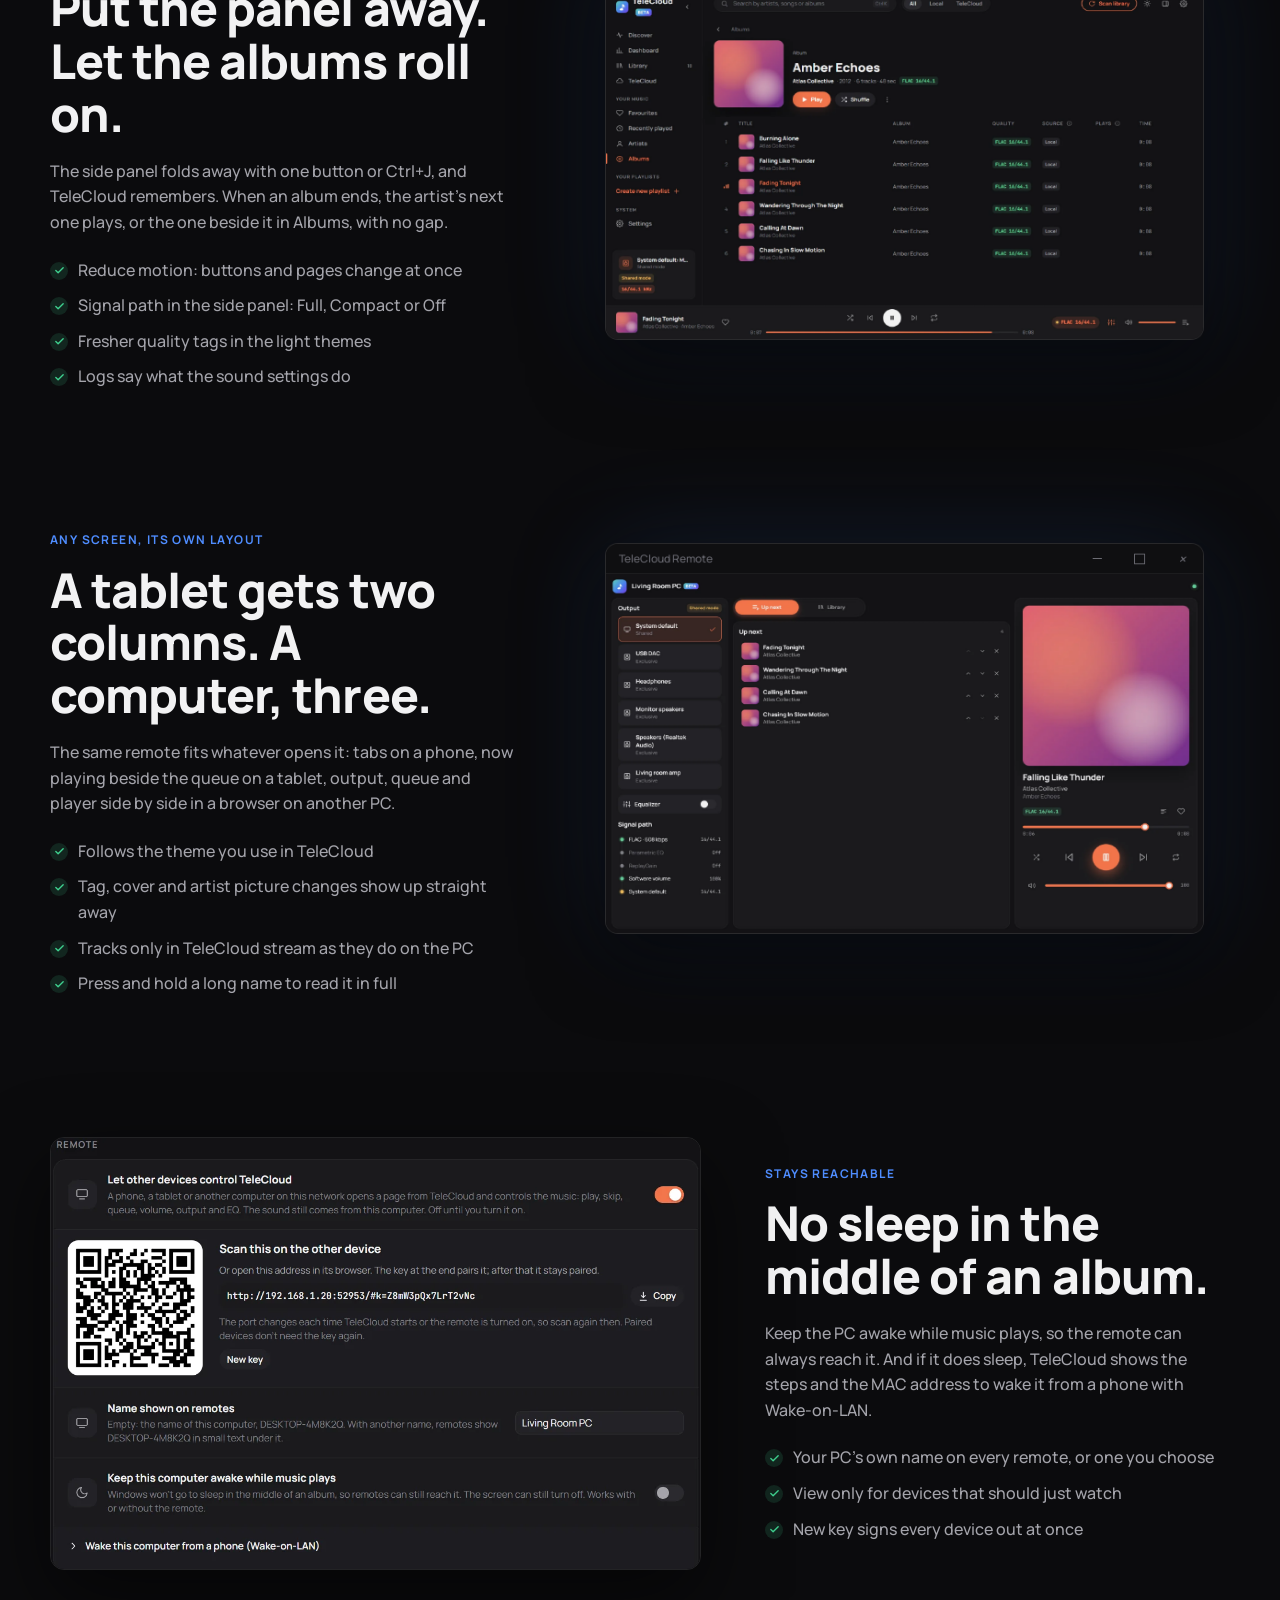
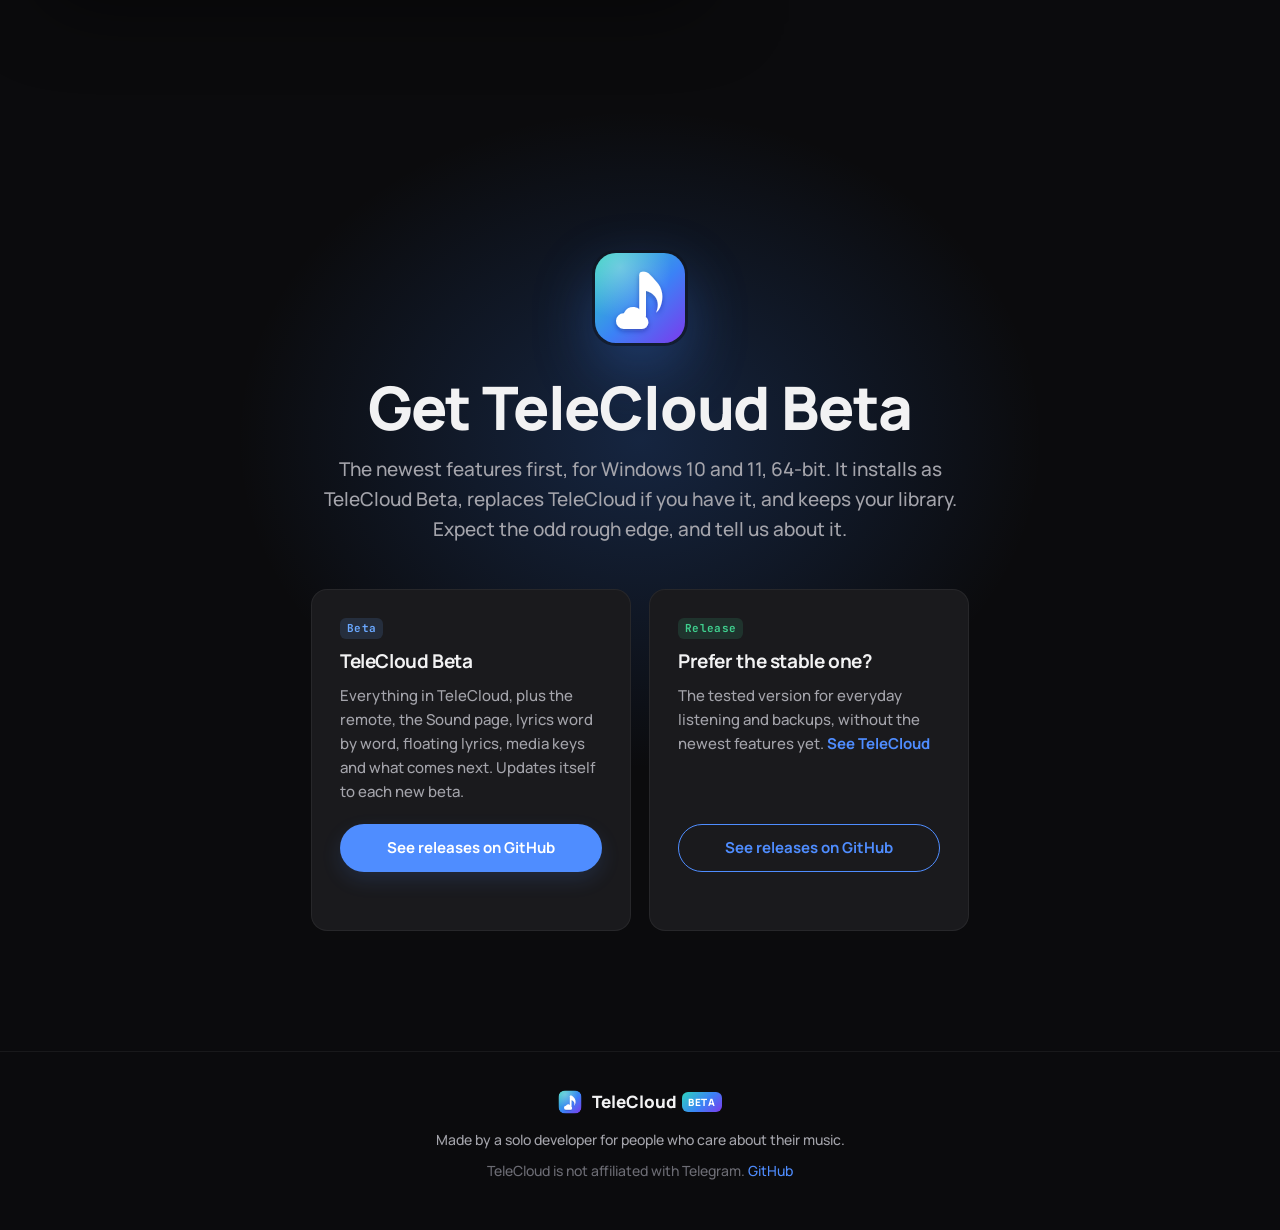
==== commit 3b2bdebb: "Beta page: 1.1.0-beta.6 (lyrics word by word, floating lyrics, the liquid cover change) and beta.5's" ====
--- a/beta/index.html
+++ b/beta/index.html
@@ -4,7 +4,7 @@
   <meta charset="utf-8">
   <meta name="viewport" content="width=device-width, initial-scale=1">
   <title>TeleCloud Beta — Control your music from any screen</title>
-  <meta name="description" content="TeleCloud Beta: turn your phone, tablet or another computer into a remote for the music on your PC, and shape the sound with tone, room correction and a clip light. Bit-perfect until you change it.">
+  <meta name="description" content="TeleCloud Beta: turn your phone, tablet or another computer into a remote for the music on your PC, shape the sound, and sing along word by word with floating lyrics. Bit-perfect until you change it.">
   <meta name="theme-color" content="#0b0b0d">
   <link rel="canonical" href="https://telecloud-music.pages.dev/beta/">
   <meta property="og:type" content="website">
@@ -44,6 +44,8 @@
       <a href="#remote">Remote</a>
       <a href="#fold">Fold</a>
       <a href="#sound">Sound</a>
+      <a href="#words">Lyrics</a>
+      <a href="#controls">Controls</a>
       <a href="#anywhere">Any screen</a>
       <a href="#awake">Awake</a>
     </nav>
@@ -60,8 +62,8 @@
       <div class="hero-badges reveal">
         <span class="badge b-cloud">Remote</span>
         <span class="badge b-ok">Flex Mode</span>
-        <span class="badge b-cached">Lyrics</span>
-        <span class="badge b-hires">Sound</span>
+                <span class="badge b-hires">Sound</span>
+        <span class="badge b-cached">Word by word</span>
         <span class="badge b-local">Wake-on-LAN</span>
       </div>
       <div class="hero-shot hero-pair" data-scroll="hero">
@@ -213,6 +215,77 @@
       </div>
     </section>
 
+    <!-- Word by word -->
+    <section class="split" id="words">
+      <div class="split-copy reveal">
+        <p class="eyebrow">Sing along</p>
+        <h2>Lyrics that light up word by word.</h2>
+        <p>Lyrics with a time for each word light up as they are sung: in the side panel, full screen, the floating lyrics and the remote. Behind the seek bar, the track's waveform shows where the quiet and the loud parts are.</p>
+        <ul class="ticks">
+          <li>Enhanced LRC and TTML, as other players use them</li>
+          <li>Word timings as JSON: paste or open them in the lyrics editor</li>
+          <li>The waveform is worked out once per file, then kept</li>
+          <li>Plain and line-synced lyrics work as before</li>
+        </ul>
+      </div>
+      <div class="split-shot reveal">
+        <div class="window">
+          <div class="window-bar"><span class="wt">TeleCloud Beta</span><i></i><i></i><i></i></div>
+          <img src="../assets/beta/words-np.webp" alt="Now Playing with a lyric line lit word by word and the waveform seek bar" loading="lazy" width="1920" height="1200">
+        </div>
+      </div>
+    </section>
+
+    <!-- Floating lyrics -->
+    <section class="split rev" id="floating">
+      <div class="split-copy reveal">
+        <p class="eyebrow">Over everything</p>
+        <h2>The lyrics stay on top while you work.</h2>
+        <p>Floating lyrics: a small see-through window with the line being sung and the next, over every other app. Drag it anywhere and size it; lock it and your clicks go straight through to what is under it.</p>
+        <ul class="ticks">
+          <li>Opens from the lyrics card, the tray or Settings › Appearance</li>
+          <li>Never takes the keyboard from what you are doing</li>
+          <li>Remembers where you left it</li>
+        </ul>
+      </div>
+      <div class="split-shot reveal">
+        <div class="window">
+          <div class="window-bar"><span class="wt">TeleCloud Beta</span><i></i><i></i><i></i></div>
+          <img src="../assets/beta/floating.webp" alt="Floating lyrics over the TeleCloud window" loading="lazy" width="1920" height="1200">
+        </div>
+      </div>
+    </section>
+
+    <!-- Liquid cover -->
+    <section class="split" id="liquid">
+      <div class="split-copy reveal">
+        <p class="eyebrow">A new album</p>
+        <h2>The next cover pours in.</h2>
+        <p>When the music moves on to another album, its cover runs in over the last one like paint into water, with small waves rolling behind the edge. Within one album it simply changes, and Reduce motion turns it off.</p>
+      </div>
+      <div class="split-shot reveal">
+        <img class="sq" src="../assets/beta/liquid-cover.webp" alt="One album cover pouring in over another" loading="lazy" width="613" height="613">
+      </div>
+    </section>
+
+    <!-- Everyday controls -->
+    <section class="split rev" id="controls">
+      <div class="split-copy reveal">
+        <p class="eyebrow">Everyday controls</p>
+        <h2>Media keys, the Windows flyout, a sleep timer.</h2>
+        <p>Your keyboard's Play, Pause, Next and Previous keys work with TeleCloud in the tray, and the Windows media controls show the track, its cover and the buttons, even on the lock screen. Fall asleep to an album: the last ten seconds fade out.</p>
+        <ul class="ticks">
+          <li>Previous, Play and Next on the taskbar thumbnail and in the tray</li>
+          <li>Paused in Exclusive mode? Other apps can use the DAC</li>
+          <li>A soft fade on play and pause, never in a bit-perfect chain</li>
+          <li>Open music files from Explorer: they play at once</li>
+        </ul>
+      </div>
+      <div class="split-shot reveal">
+        <img class="sq small" src="../assets/beta/sleep-menu.webp" alt="The sleep timer: minutes, end of the track or album, or after a number of tracks" loading="lazy" width="373" height="372">
+      </div>
+    </section>
+
     <!-- Calmer -->
     <section class="split" id="calm">
       <div class="split-copy reveal">
@@ -282,7 +355,7 @@
         <div class="card dl-card reveal" data-channel="beta">
           <span class="badge b-cloud">Beta</span>
           <h3>TeleCloud Beta</h3>
-          <p>Everything in TeleCloud, plus the remote, the Fold layouts, the Sound page and what comes next. Updates itself to each new beta.</p>
+          <p>Everything in TeleCloud, plus the remote, the Sound page, lyrics word by word, floating lyrics, media keys and what comes next. Updates itself to each new beta.</p>
           <a class="btn-primary dl-btn" aria-disabled="true">Coming soon</a>
           <small class="dl-meta"></small>
         </div>
--- a/style.css
+++ b/style.css
@@ -255,6 +255,8 @@
 .split-copy .hint { color: var(--accent); font-weight: 700; font-size: 14px; margin-top: 22px; }
 .split-shot { position: relative; }
 .split-shot > img { border-radius: 14px; border: 1px solid var(--border-2); box-shadow: var(--shadow); }
+.split-shot > img.sq { display: block; width: 100%; max-width: 440px; height: auto; margin: 0 auto; border-radius: 22px; }
+.split-shot > img.sq.small { max-width: 373px; border-radius: 16px; }
 .chips { position: absolute; left: -24px; bottom: -22px; display: flex; gap: 6px; flex-wrap: wrap; padding: 10px; border-radius: 14px; background: rgba(26, 26, 29, .9); backdrop-filter: blur(12px); border: 1px solid var(--border-2); box-shadow: var(--shadow); }
 .chip { display: inline-flex; align-items: center; gap: 7px; padding: 6px 12px; border-radius: 999px; background: var(--surface-2); font-size: 13px; font-weight: 600; color: var(--text-2); }
 .chip i { width: 12px; height: 9px; border: 1.6px solid currentColor; border-radius: 6px 6px 3px 3px; }
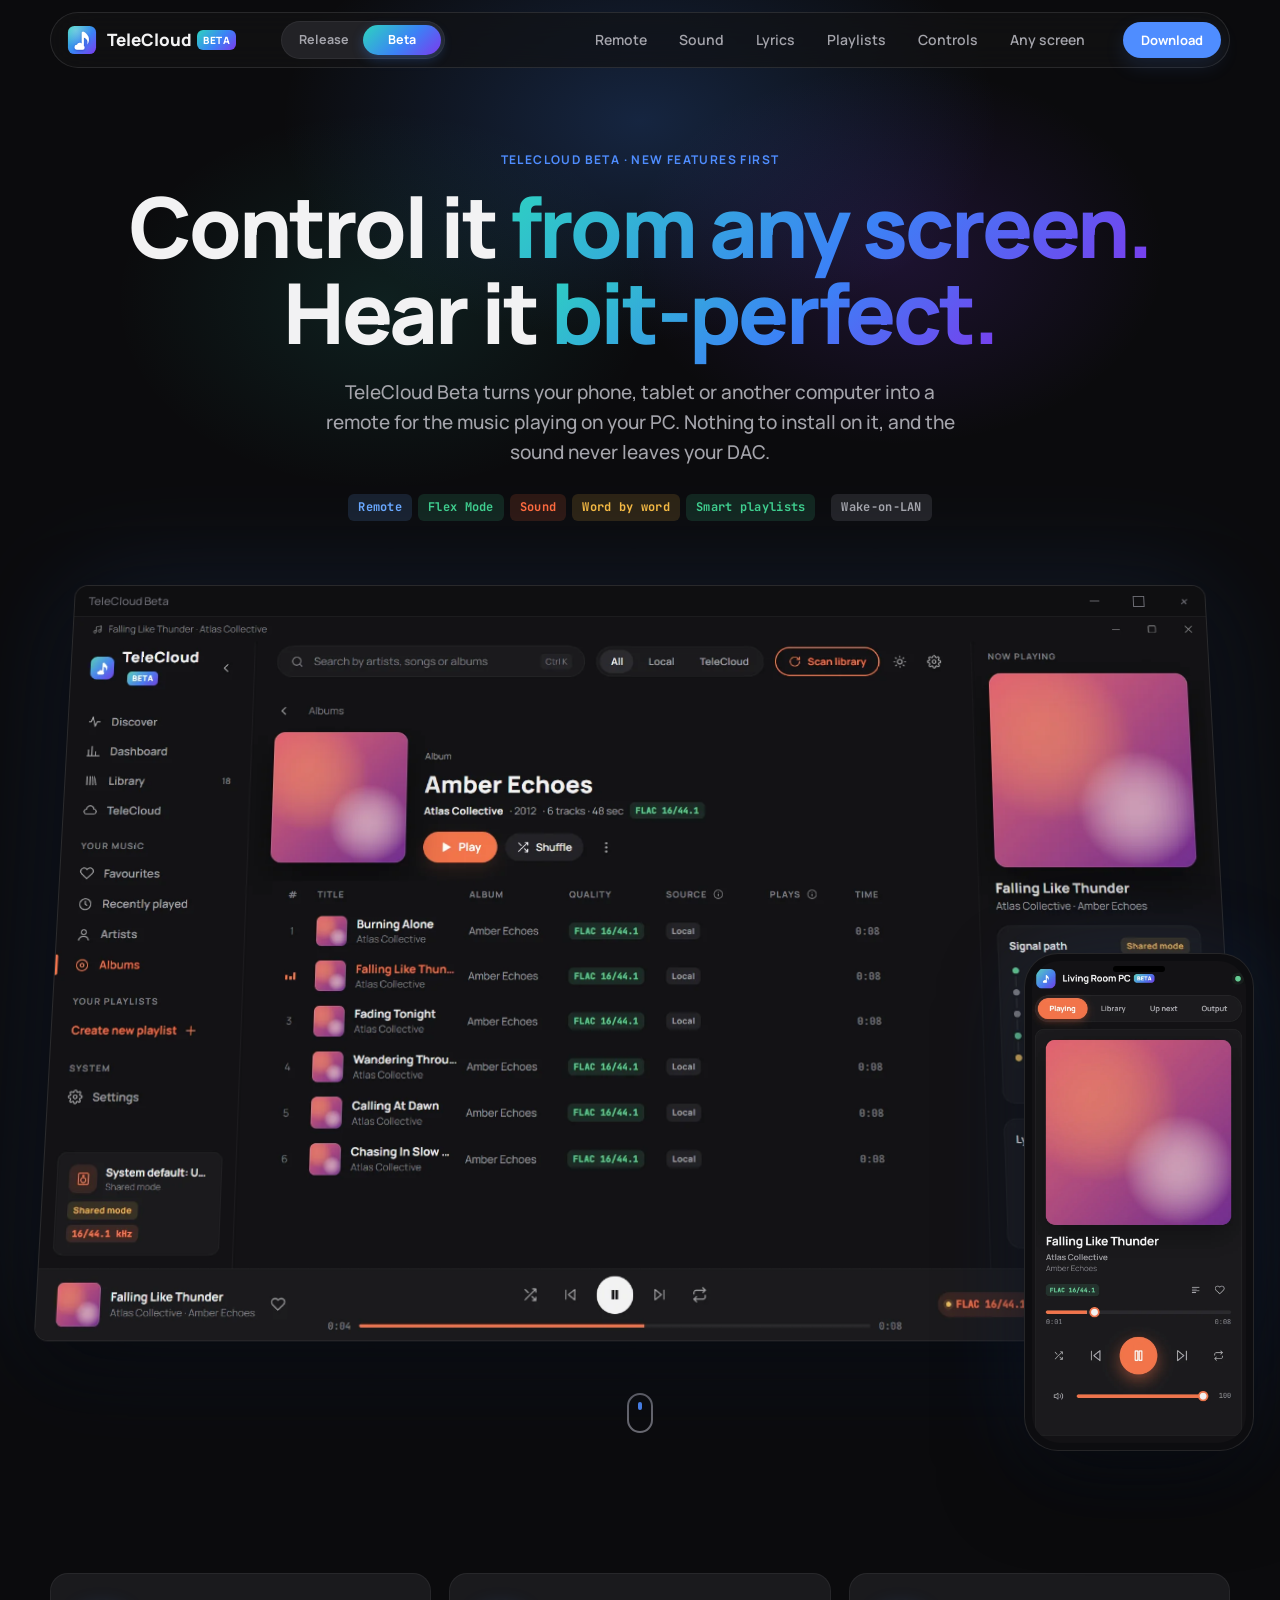
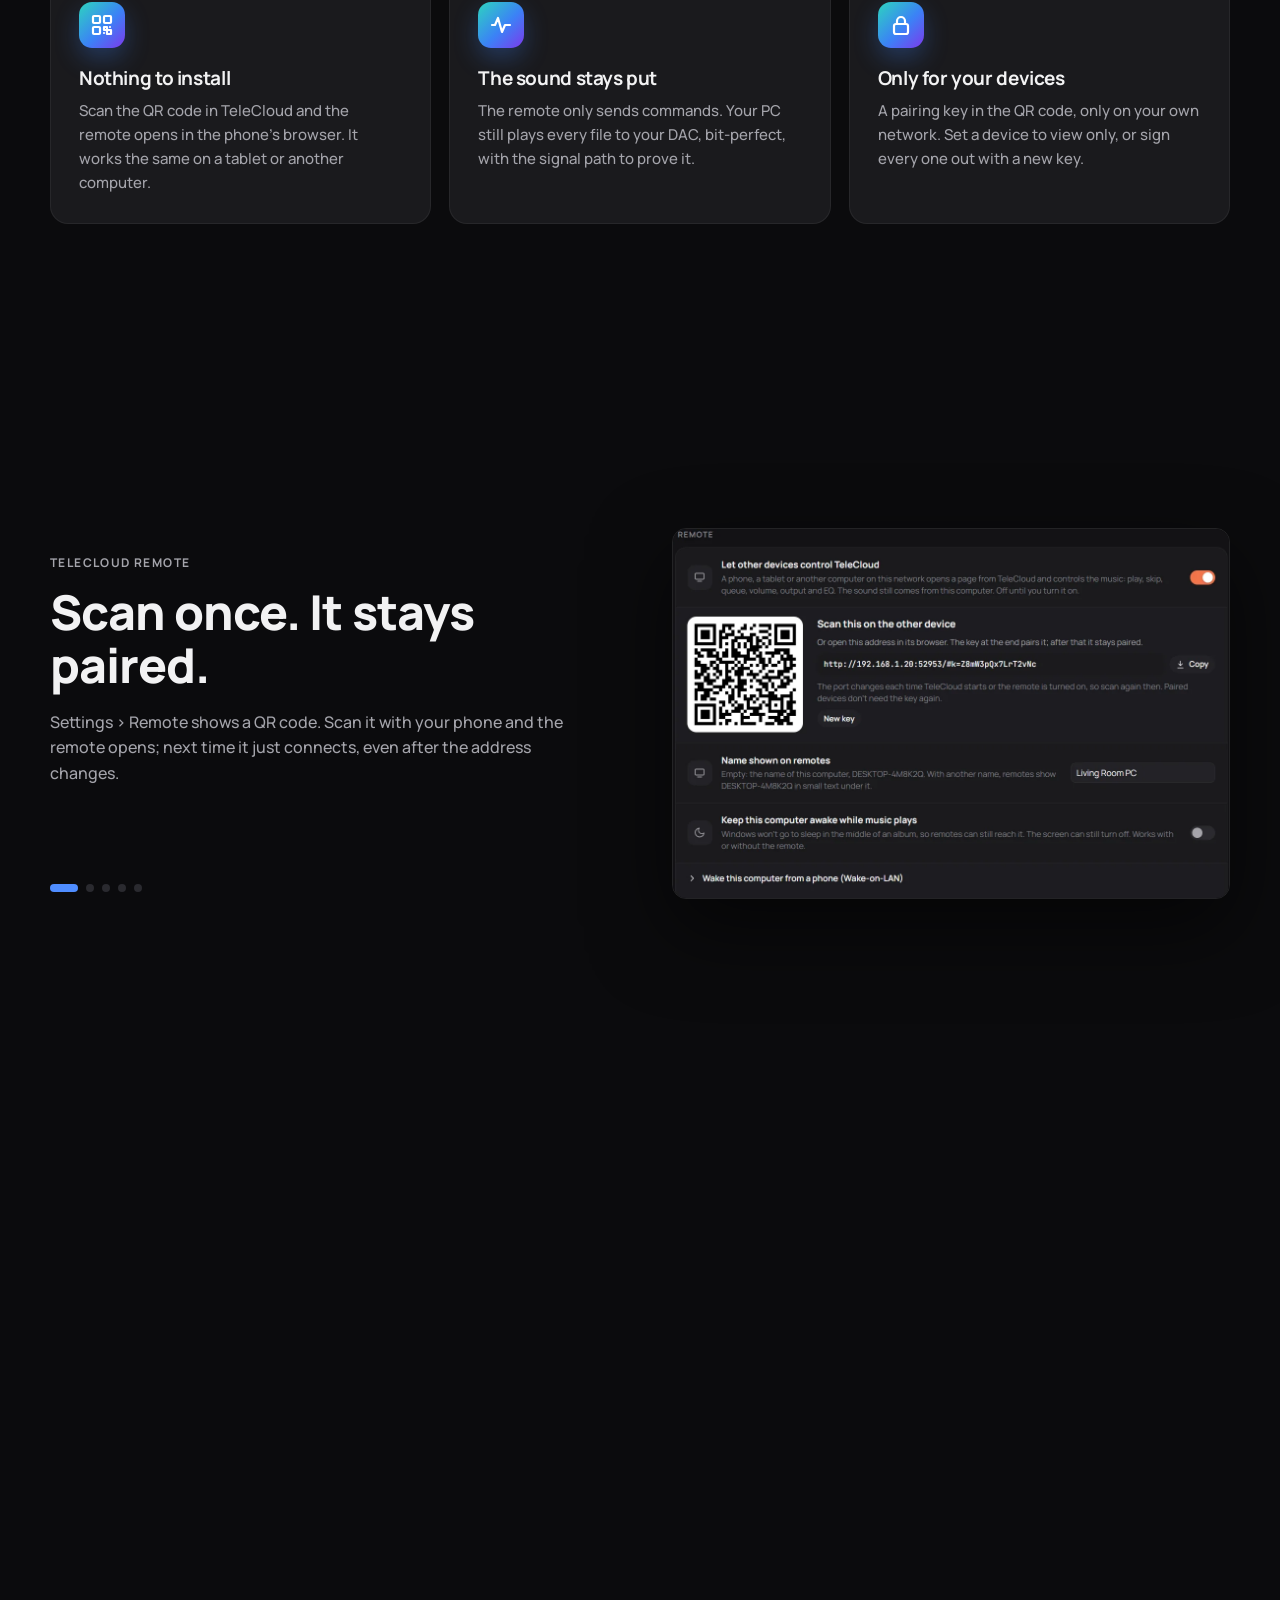
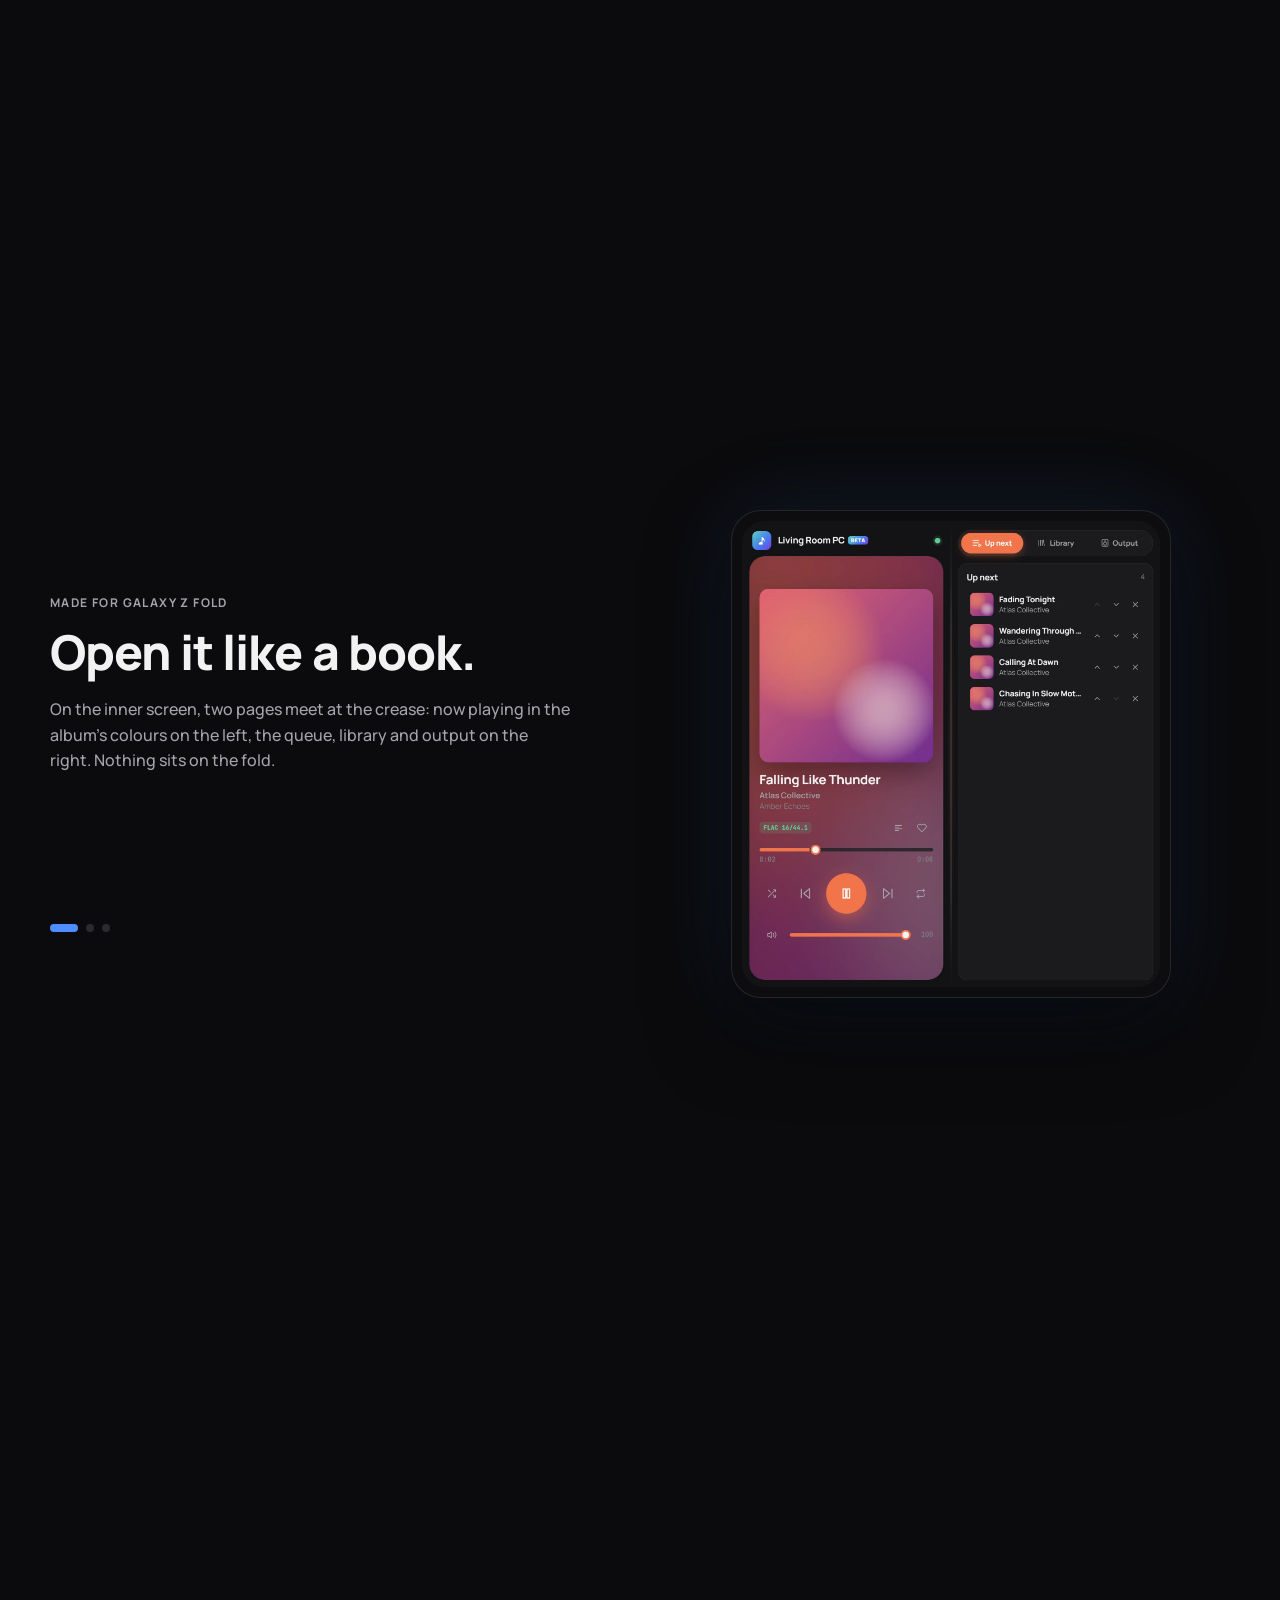
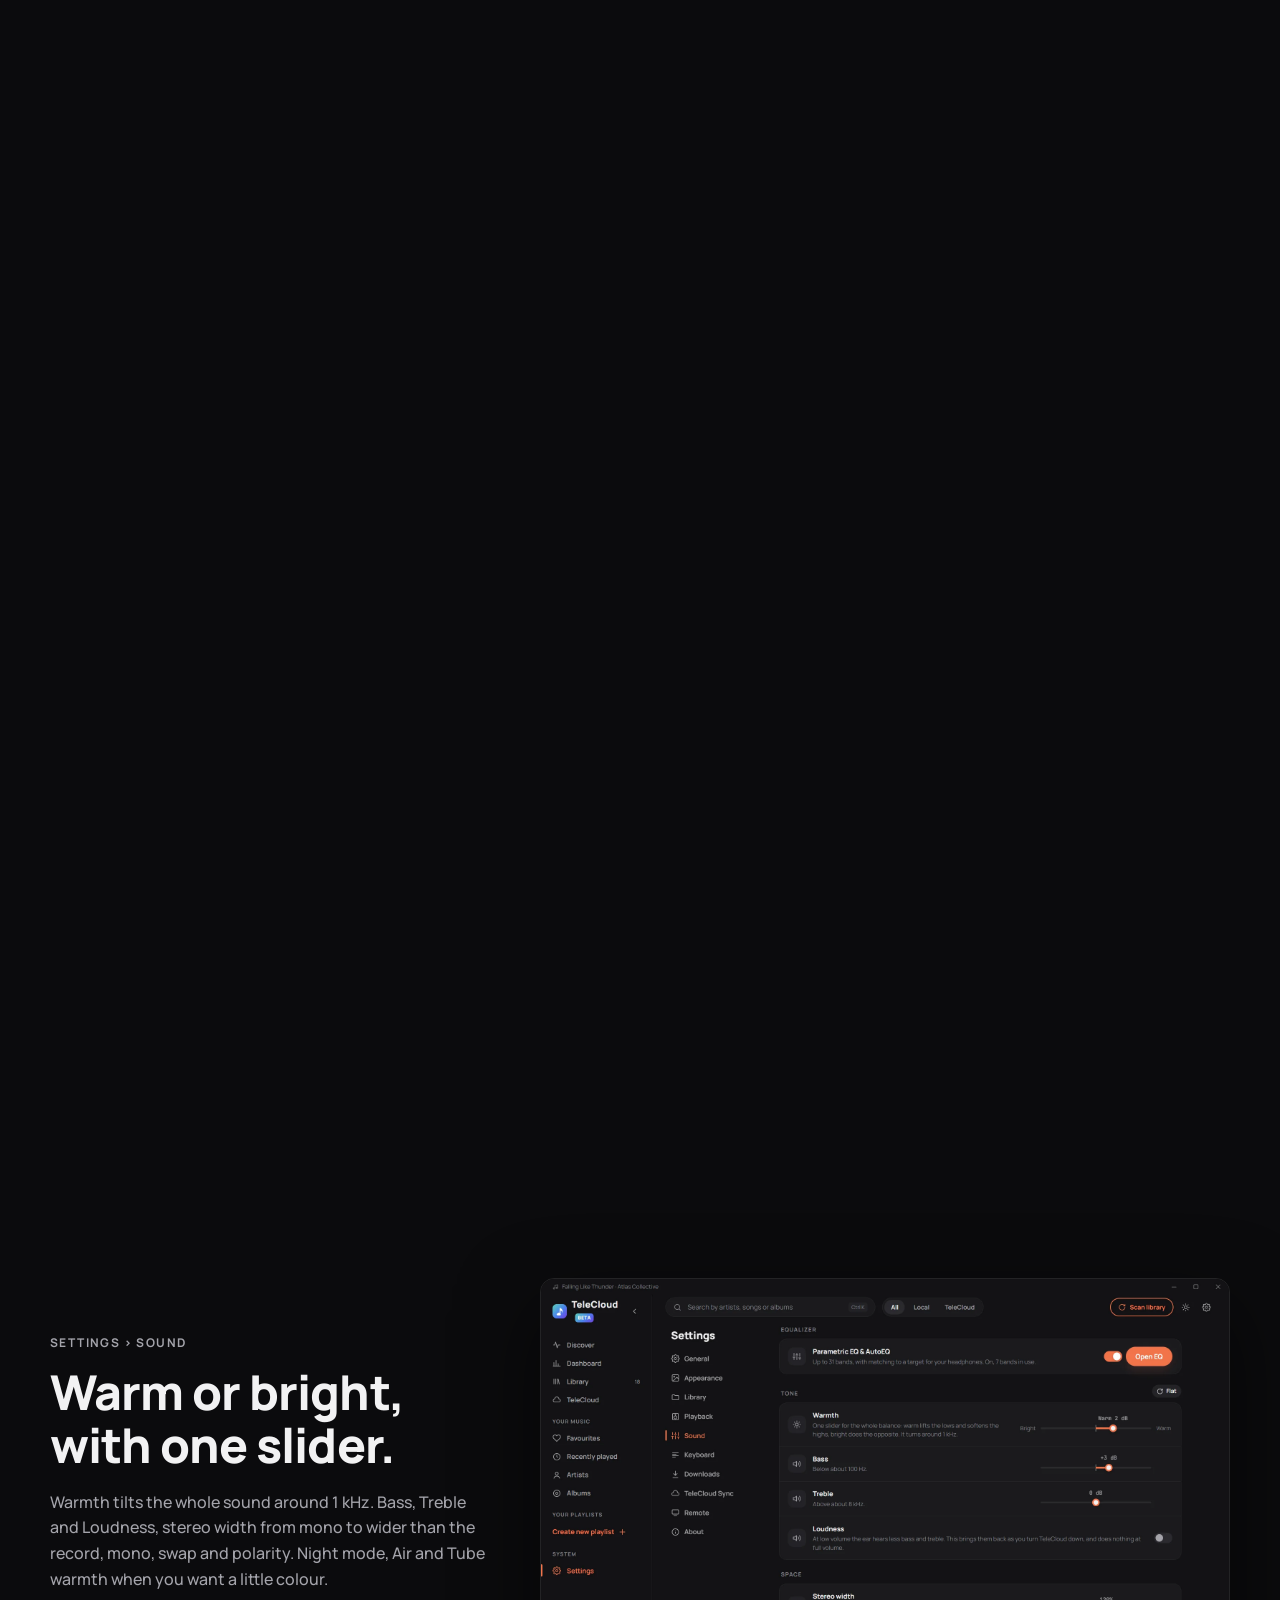
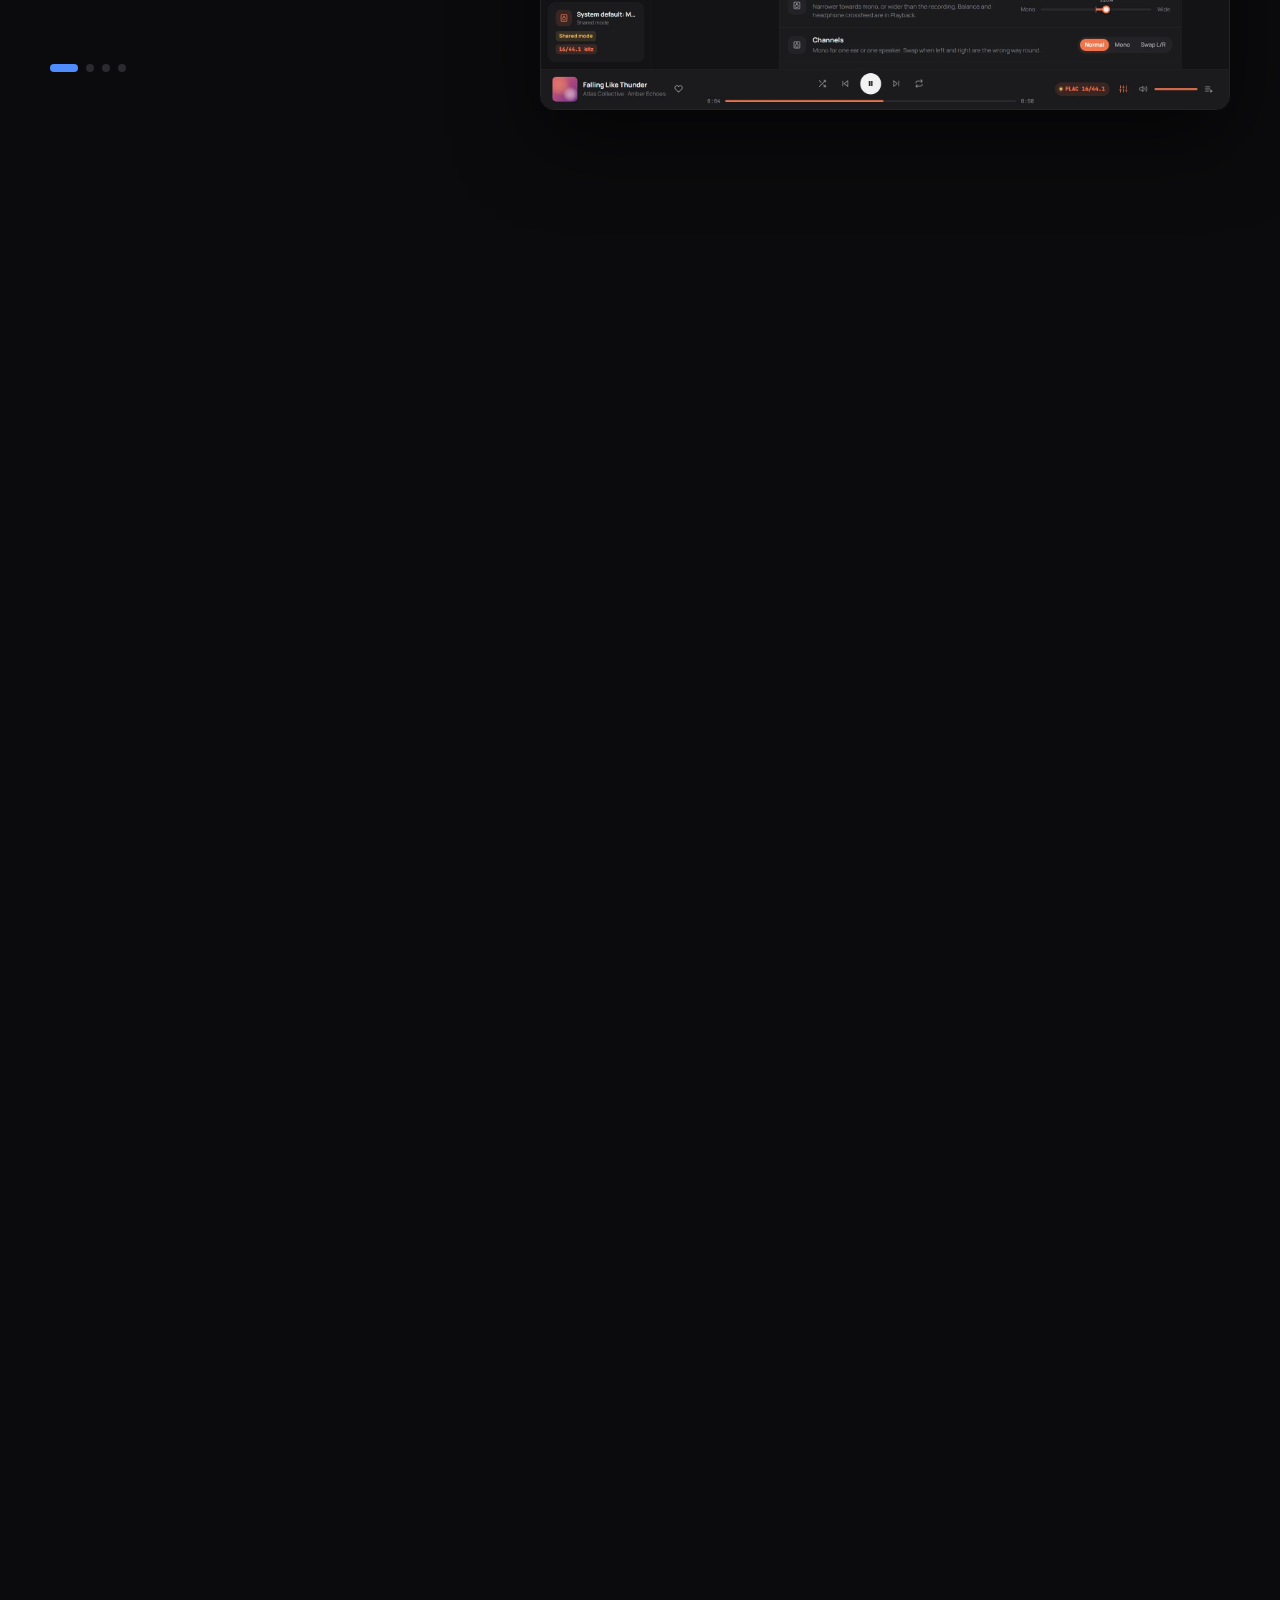
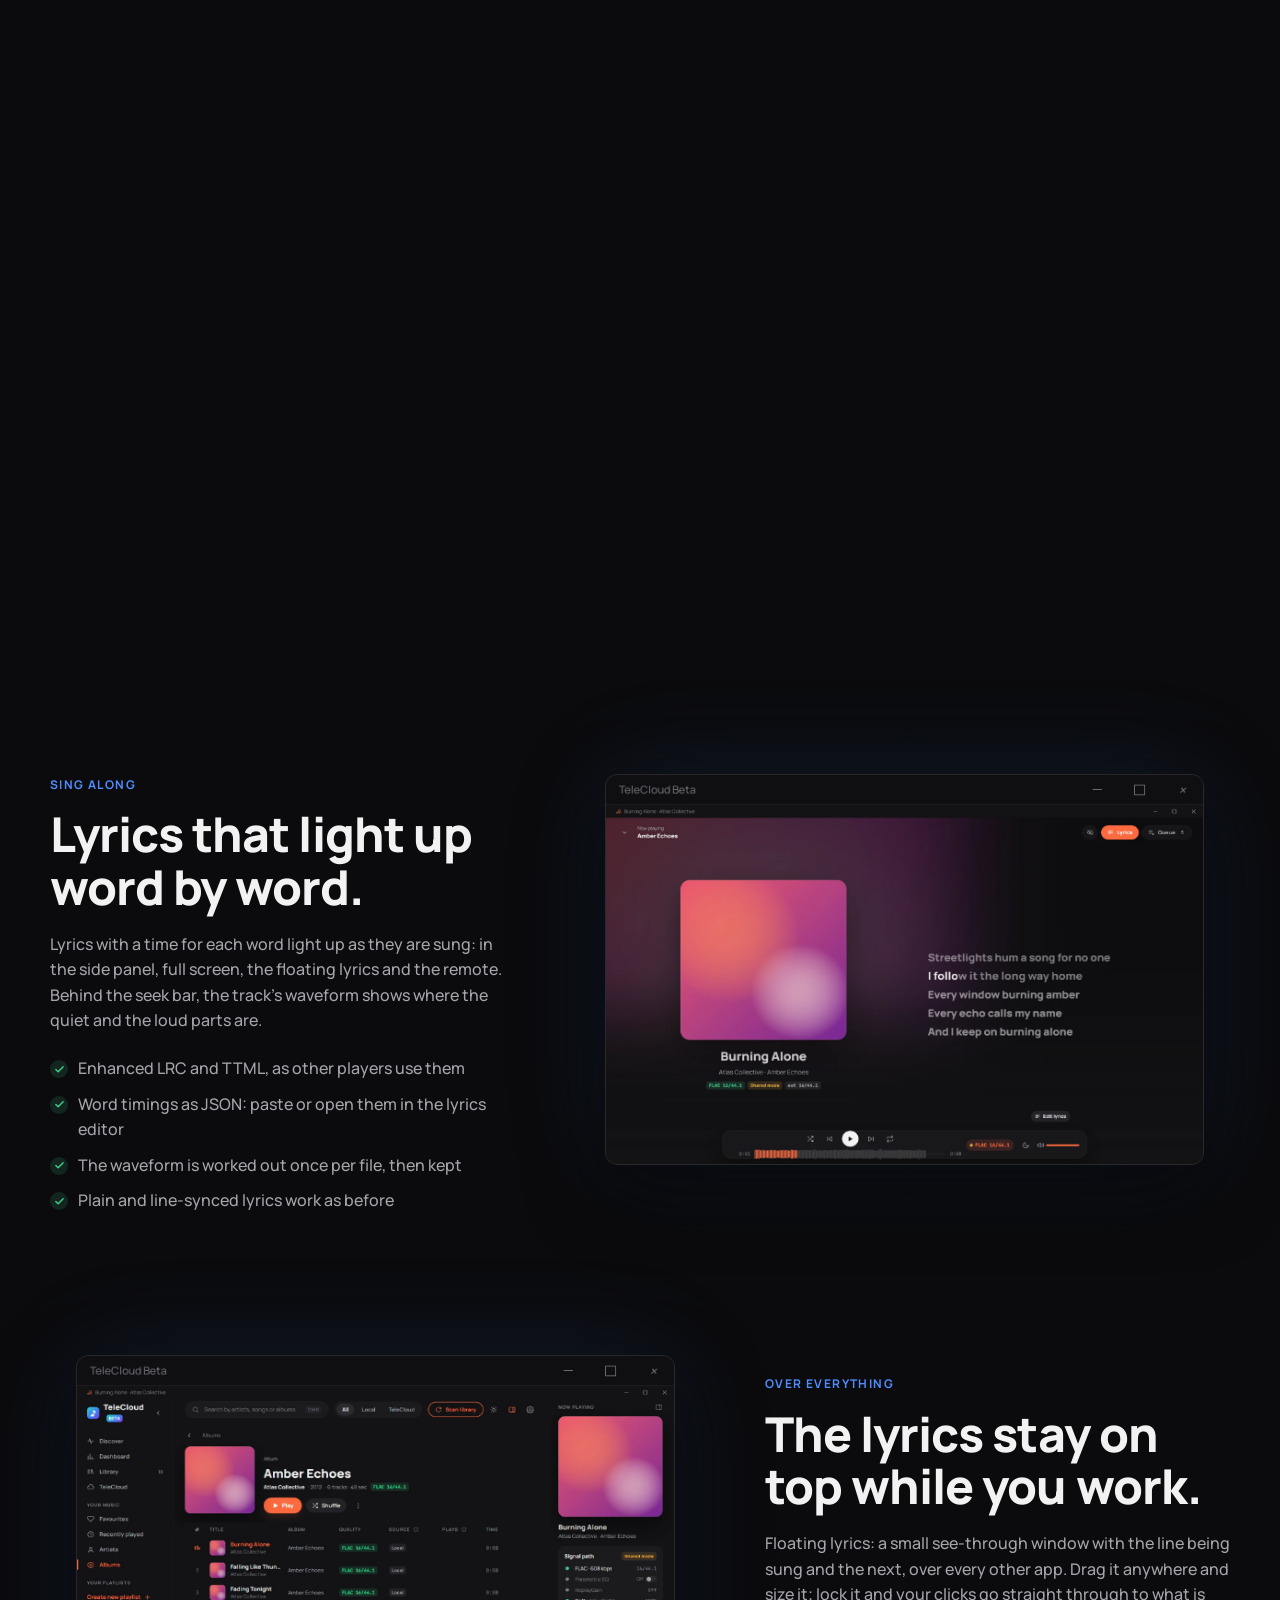
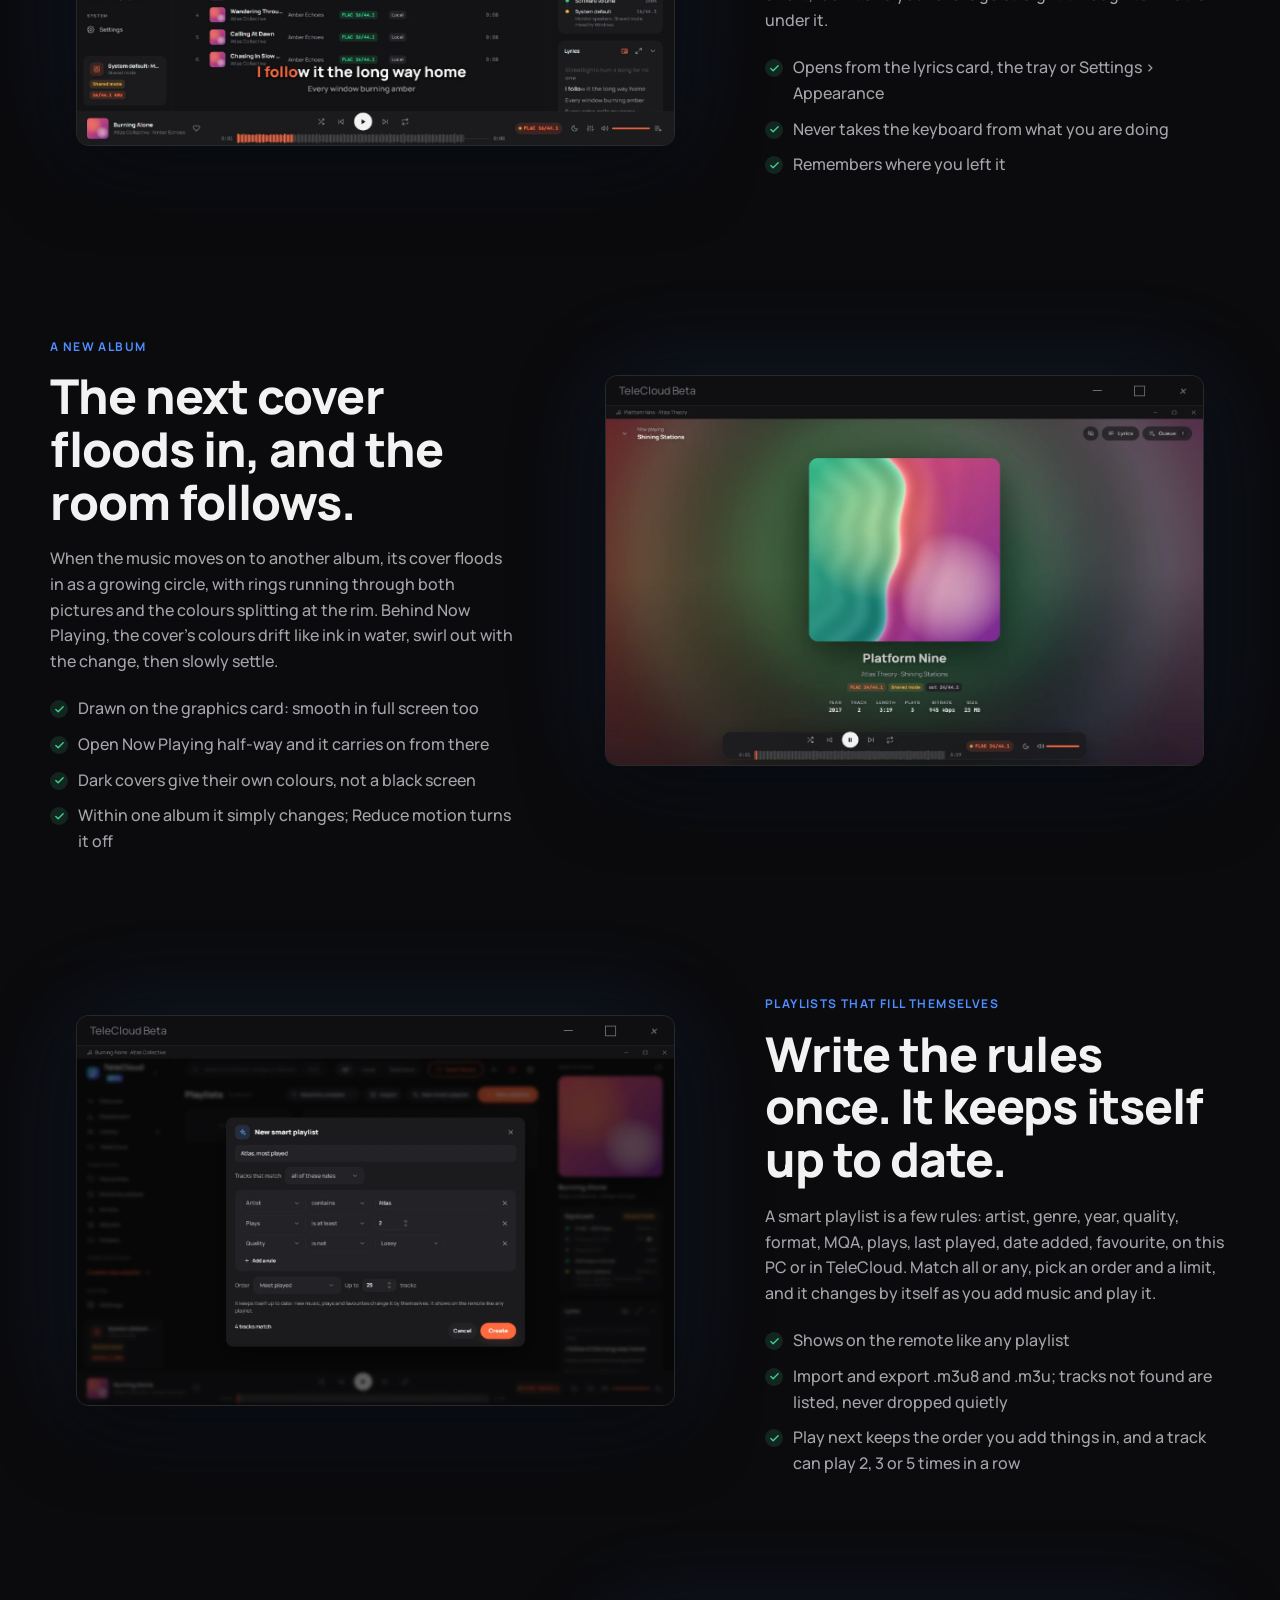
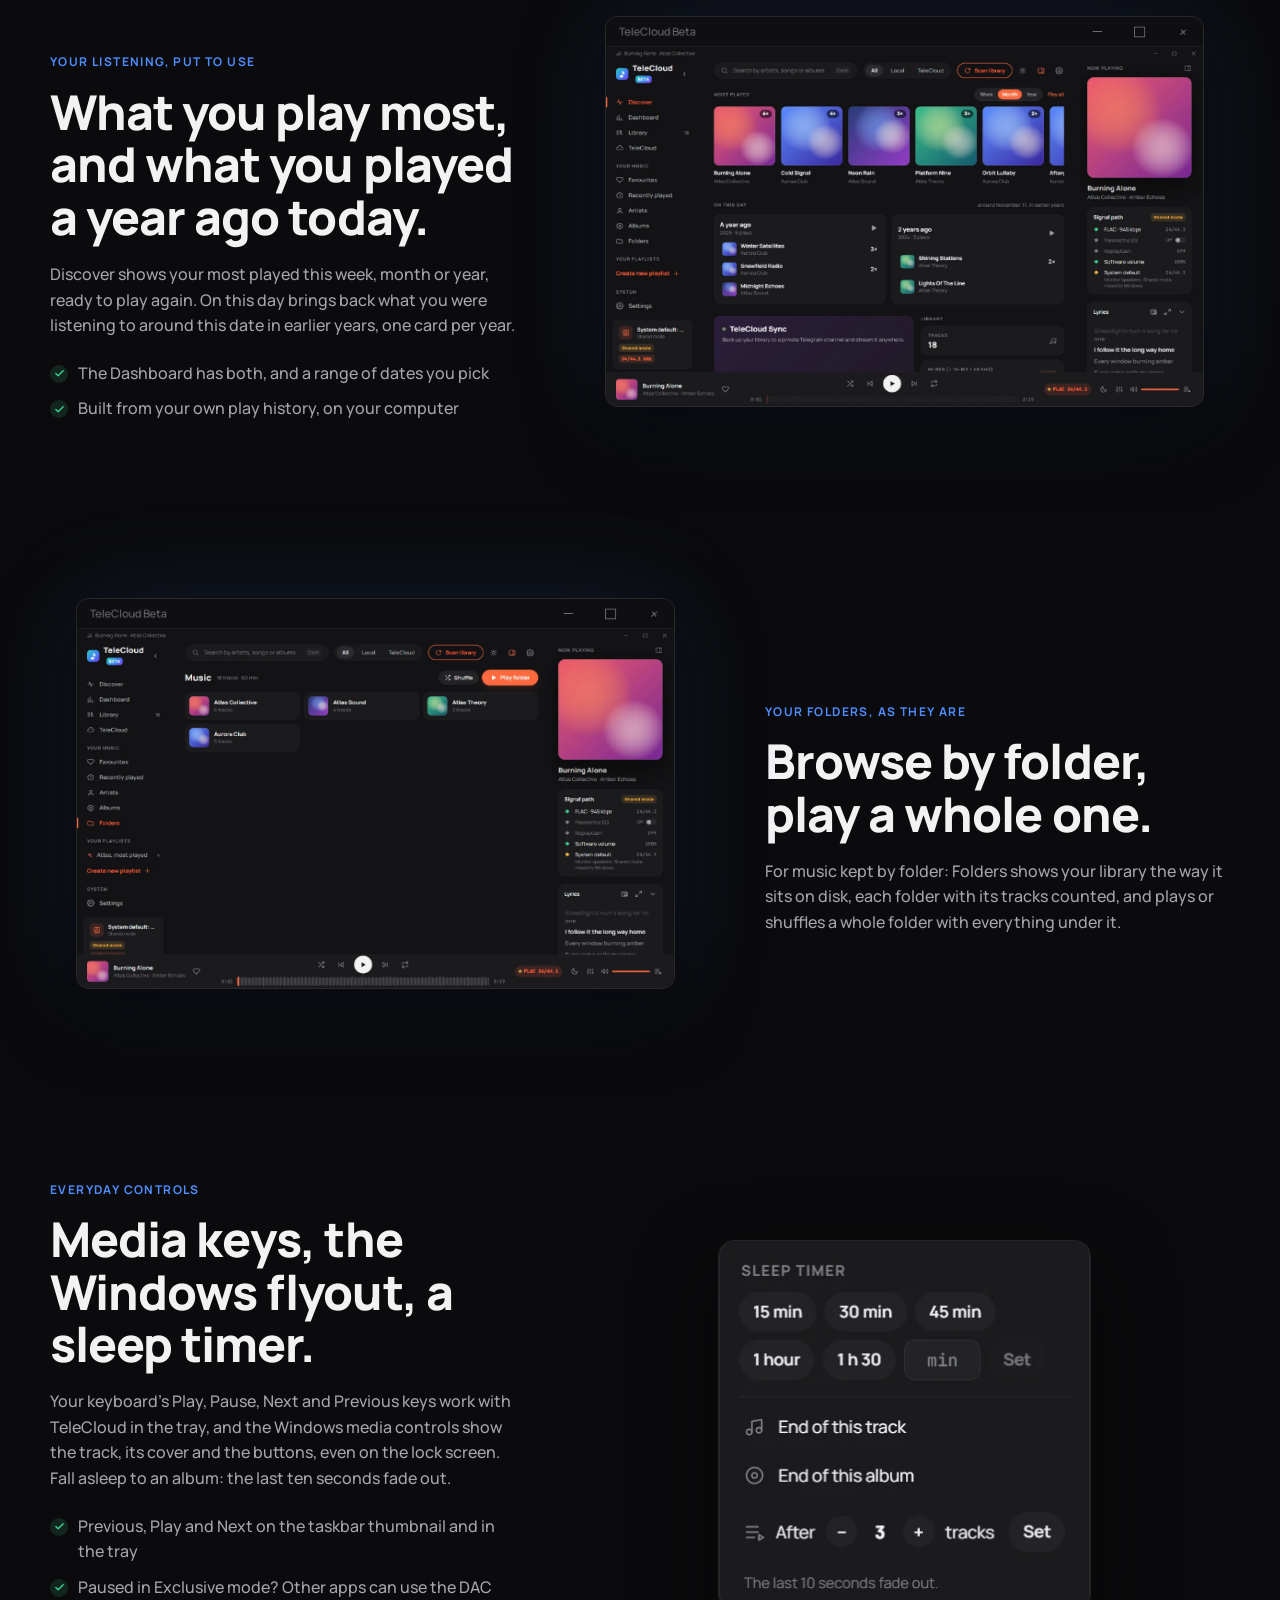
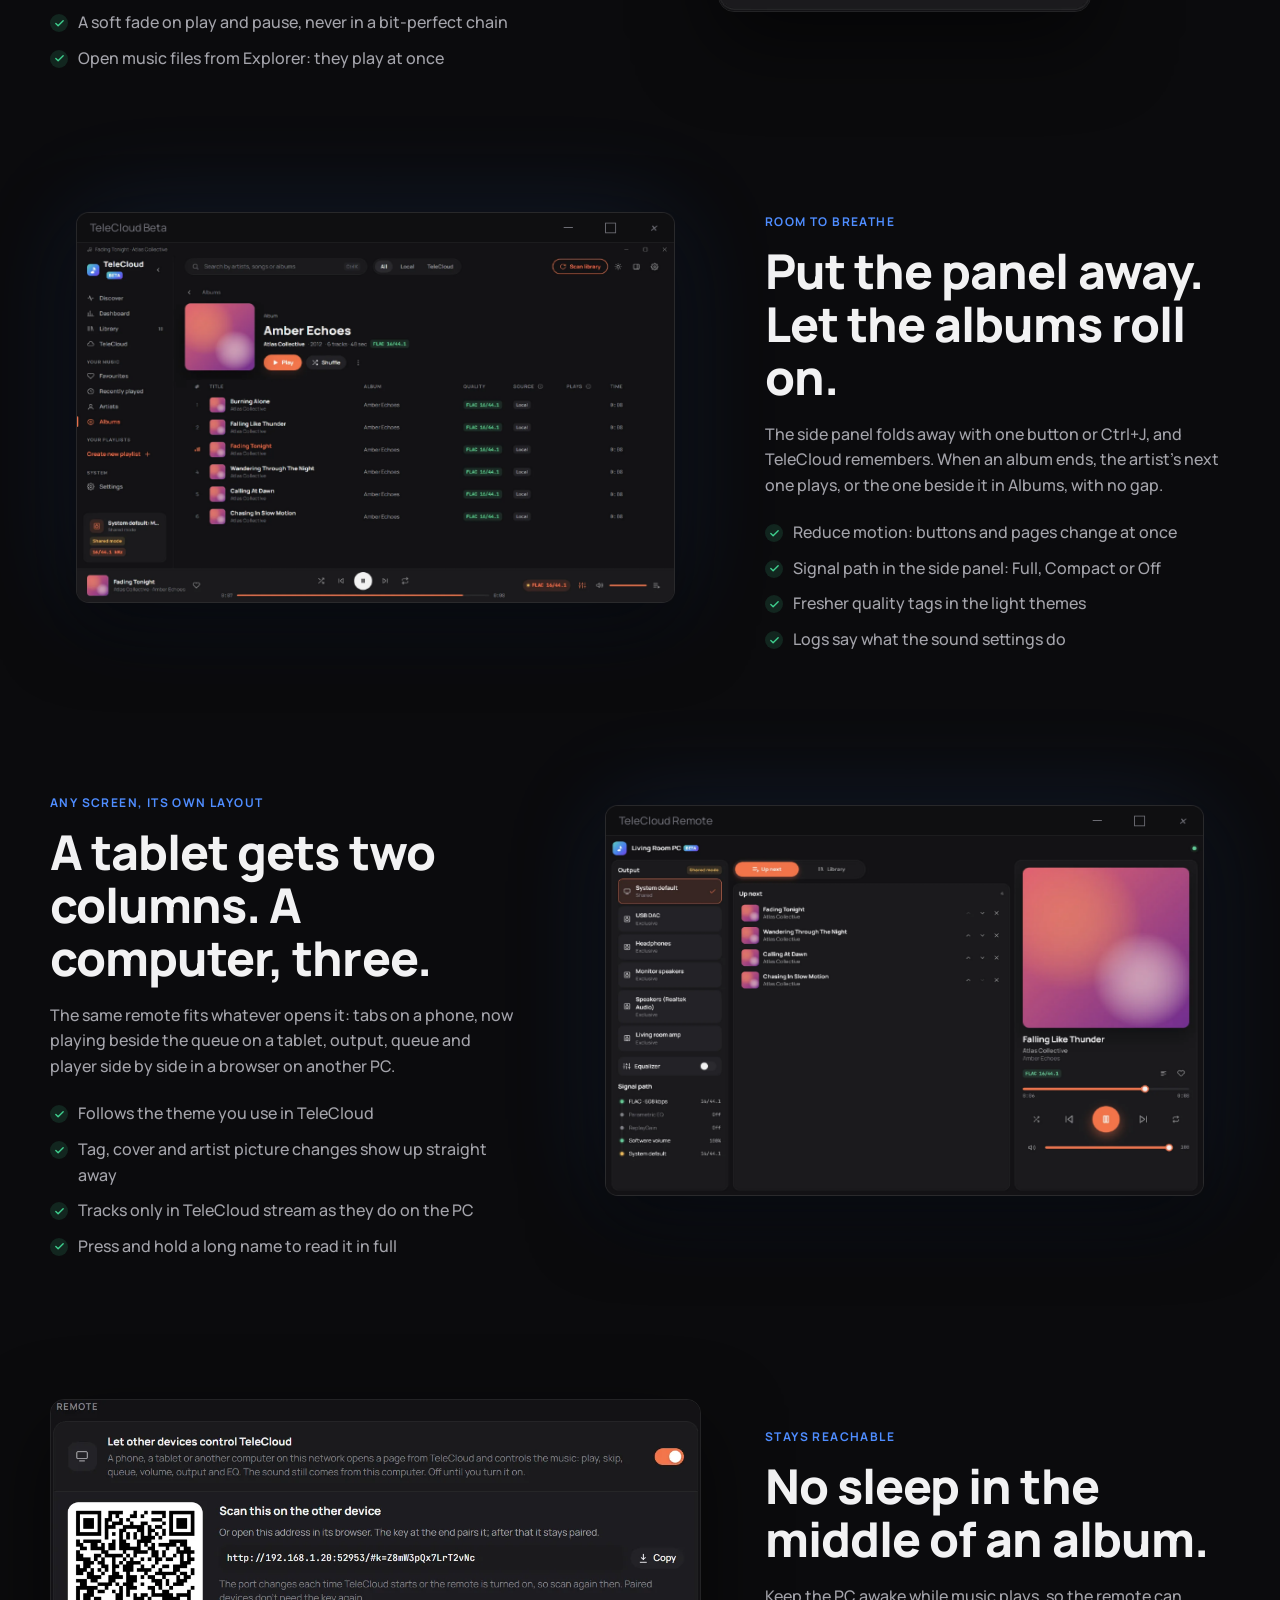
==== commit 8dd50904: "Beta page: 1.1.0-beta.7 (the cover floods in with the backdrop, smart playlists, Most played and On " ====
--- a/beta/index.html
+++ b/beta/index.html
@@ -4,7 +4,7 @@
   <meta charset="utf-8">
   <meta name="viewport" content="width=device-width, initial-scale=1">
   <title>TeleCloud Beta — Control your music from any screen</title>
-  <meta name="description" content="TeleCloud Beta: turn your phone, tablet or another computer into a remote for the music on your PC, shape the sound, and sing along word by word with floating lyrics. Bit-perfect until you change it.">
+  <meta name="description" content="TeleCloud Beta: turn your phone, tablet or another computer into a remote for the music on your PC, shape the sound, sing along word by word, and let smart playlists fill themselves. Bit-perfect until you change it.">
   <meta name="theme-color" content="#0b0b0d">
   <link rel="canonical" href="https://telecloud-music.pages.dev/beta/">
   <meta property="og:type" content="website">
@@ -42,12 +42,11 @@
     </div>
     <nav class="nav-links" aria-label="Sections">
       <a href="#remote">Remote</a>
-      <a href="#fold">Fold</a>
       <a href="#sound">Sound</a>
       <a href="#words">Lyrics</a>
+      <a href="#library">Playlists</a>
       <a href="#controls">Controls</a>
       <a href="#anywhere">Any screen</a>
-      <a href="#awake">Awake</a>
     </nav>
     <a class="btn-primary sm" href="#download">Download</a>
   </header>
@@ -64,6 +63,7 @@
         <span class="badge b-ok">Flex Mode</span>
                 <span class="badge b-hires">Sound</span>
         <span class="badge b-cached">Word by word</span>
+        <span class="badge b-ok">Smart playlists</span>
         <span class="badge b-local">Wake-on-LAN</span>
       </div>
       <div class="hero-shot hero-pair" data-scroll="hero">
@@ -260,16 +260,79 @@
     <section class="split" id="liquid">
       <div class="split-copy reveal">
         <p class="eyebrow">A new album</p>
-        <h2>The next cover pours in.</h2>
-        <p>When the music moves on to another album, its cover runs in over the last one like paint into water, with small waves rolling behind the edge. Within one album it simply changes, and Reduce motion turns it off.</p>
-      </div>
-      <div class="split-shot reveal">
-        <img class="sq" src="../assets/beta/liquid-cover.webp" alt="One album cover pouring in over another" loading="lazy" width="613" height="613">
+        <h2>The next cover floods in, and the room follows.</h2>
+        <p>When the music moves on to another album, its cover floods in as a growing circle, with rings running through both pictures and the colours splitting at the rim. Behind Now Playing, the cover's colours drift like ink in water, swirl out with the change, then slowly settle.</p>
+        <ul class="ticks">
+          <li>Drawn on the graphics card: smooth in full screen too</li>
+          <li>Open Now Playing half-way and it carries on from there</li>
+          <li>Dark covers give their own colours, not a black screen</li>
+          <li>Within one album it simply changes; Reduce motion turns it off</li>
+        </ul>
+      </div>
+      <div class="split-shot reveal">
+        <div class="window">
+          <div class="window-bar"><span class="wt">TeleCloud Beta</span><i></i><i></i><i></i></div>
+          <img src="../assets/beta/liquid-np.webp" alt="Now Playing with one cover flooding in over another, the backdrop in both their colours" loading="lazy" width="1920" height="1200">
+        </div>
+      </div>
+    </section>
+
+    <!-- Smart playlists -->
+    <section class="split rev" id="library">
+      <div class="split-copy reveal">
+        <p class="eyebrow">Playlists that fill themselves</p>
+        <h2>Write the rules once. It keeps itself up to date.</h2>
+        <p>A smart playlist is a few rules: artist, genre, year, quality, format, MQA, plays, last played, date added, favourite, on this PC or in TeleCloud. Match all or any, pick an order and a limit, and it changes by itself as you add music and play it.</p>
+        <ul class="ticks">
+          <li>Shows on the remote like any playlist</li>
+          <li>Import and export .m3u8 and .m3u; tracks not found are listed, never dropped quietly</li>
+          <li>Play next keeps the order you add things in, and a track can play 2, 3 or 5 times in a row</li>
+        </ul>
+      </div>
+      <div class="split-shot reveal">
+        <div class="window">
+          <div class="window-bar"><span class="wt">TeleCloud Beta</span><i></i><i></i><i></i></div>
+          <img src="../assets/beta/smart-dialog.webp" alt="A new smart playlist: Atlas, played at least twice, not lossy, most played first" loading="lazy" width="1920" height="1200">
+        </div>
+      </div>
+    </section>
+
+    <!-- Listening history -->
+    <section class="split" id="history">
+      <div class="split-copy reveal">
+        <p class="eyebrow">Your listening, put to use</p>
+        <h2>What you play most, and what you played a year ago today.</h2>
+        <p>Discover shows your most played this week, month or year, ready to play again. On this day brings back what you were listening to around this date in earlier years, one card per year.</p>
+        <ul class="ticks">
+          <li>The Dashboard has both, and a range of dates you pick</li>
+          <li>Built from your own play history, on your computer</li>
+        </ul>
+      </div>
+      <div class="split-shot reveal">
+        <div class="window">
+          <div class="window-bar"><span class="wt">TeleCloud Beta</span><i></i><i></i><i></i></div>
+          <img src="../assets/beta/history.webp" alt="Discover with Most played and On this day" loading="lazy" width="1920" height="1200">
+        </div>
+      </div>
+    </section>
+
+    <!-- Folders -->
+    <section class="split rev" id="folders">
+      <div class="split-copy reveal">
+        <p class="eyebrow">Your folders, as they are</p>
+        <h2>Browse by folder, play a whole one.</h2>
+        <p>For music kept by folder: Folders shows your library the way it sits on disk, each folder with its tracks counted, and plays or shuffles a whole folder with everything under it.</p>
+      </div>
+      <div class="split-shot reveal">
+        <div class="window">
+          <div class="window-bar"><span class="wt">TeleCloud Beta</span><i></i><i></i><i></i></div>
+          <img src="../assets/beta/folders.webp" alt="The Folders page with four artist folders" loading="lazy" width="1920" height="1200">
+        </div>
       </div>
     </section>
 
     <!-- Everyday controls -->
-    <section class="split rev" id="controls">
+    <section class="split" id="controls">
       <div class="split-copy reveal">
         <p class="eyebrow">Everyday controls</p>
         <h2>Media keys, the Windows flyout, a sleep timer.</h2>
@@ -287,7 +350,7 @@
     </section>
 
     <!-- Calmer -->
-    <section class="split" id="calm">
+    <section class="split rev" id="calm">
       <div class="split-copy reveal">
         <p class="eyebrow">Room to breathe</p>
         <h2>Put the panel away. Let the albums roll on.</h2>
@@ -355,7 +418,7 @@
         <div class="card dl-card reveal" data-channel="beta">
           <span class="badge b-cloud">Beta</span>
           <h3>TeleCloud Beta</h3>
-          <p>Everything in TeleCloud, plus the remote, the Sound page, lyrics word by word, floating lyrics, media keys and what comes next. Updates itself to each new beta.</p>
+          <p>Everything in TeleCloud, plus the remote, the Sound page, lyrics word by word, smart playlists, Folders, media keys and what comes next. Updates itself to each new beta.</p>
           <a class="btn-primary dl-btn" aria-disabled="true">Coming soon</a>
           <small class="dl-meta"></small>
         </div>
--- a/style.css
+++ b/style.css
@@ -516,3 +516,4 @@
   .nav .brand { min-width: 176px; }
 }
 @media (max-width: 560px) { .nav .brand span { display: none; } .nav .brand { min-width: 0; } }
+.nav-links a { white-space: nowrap; }
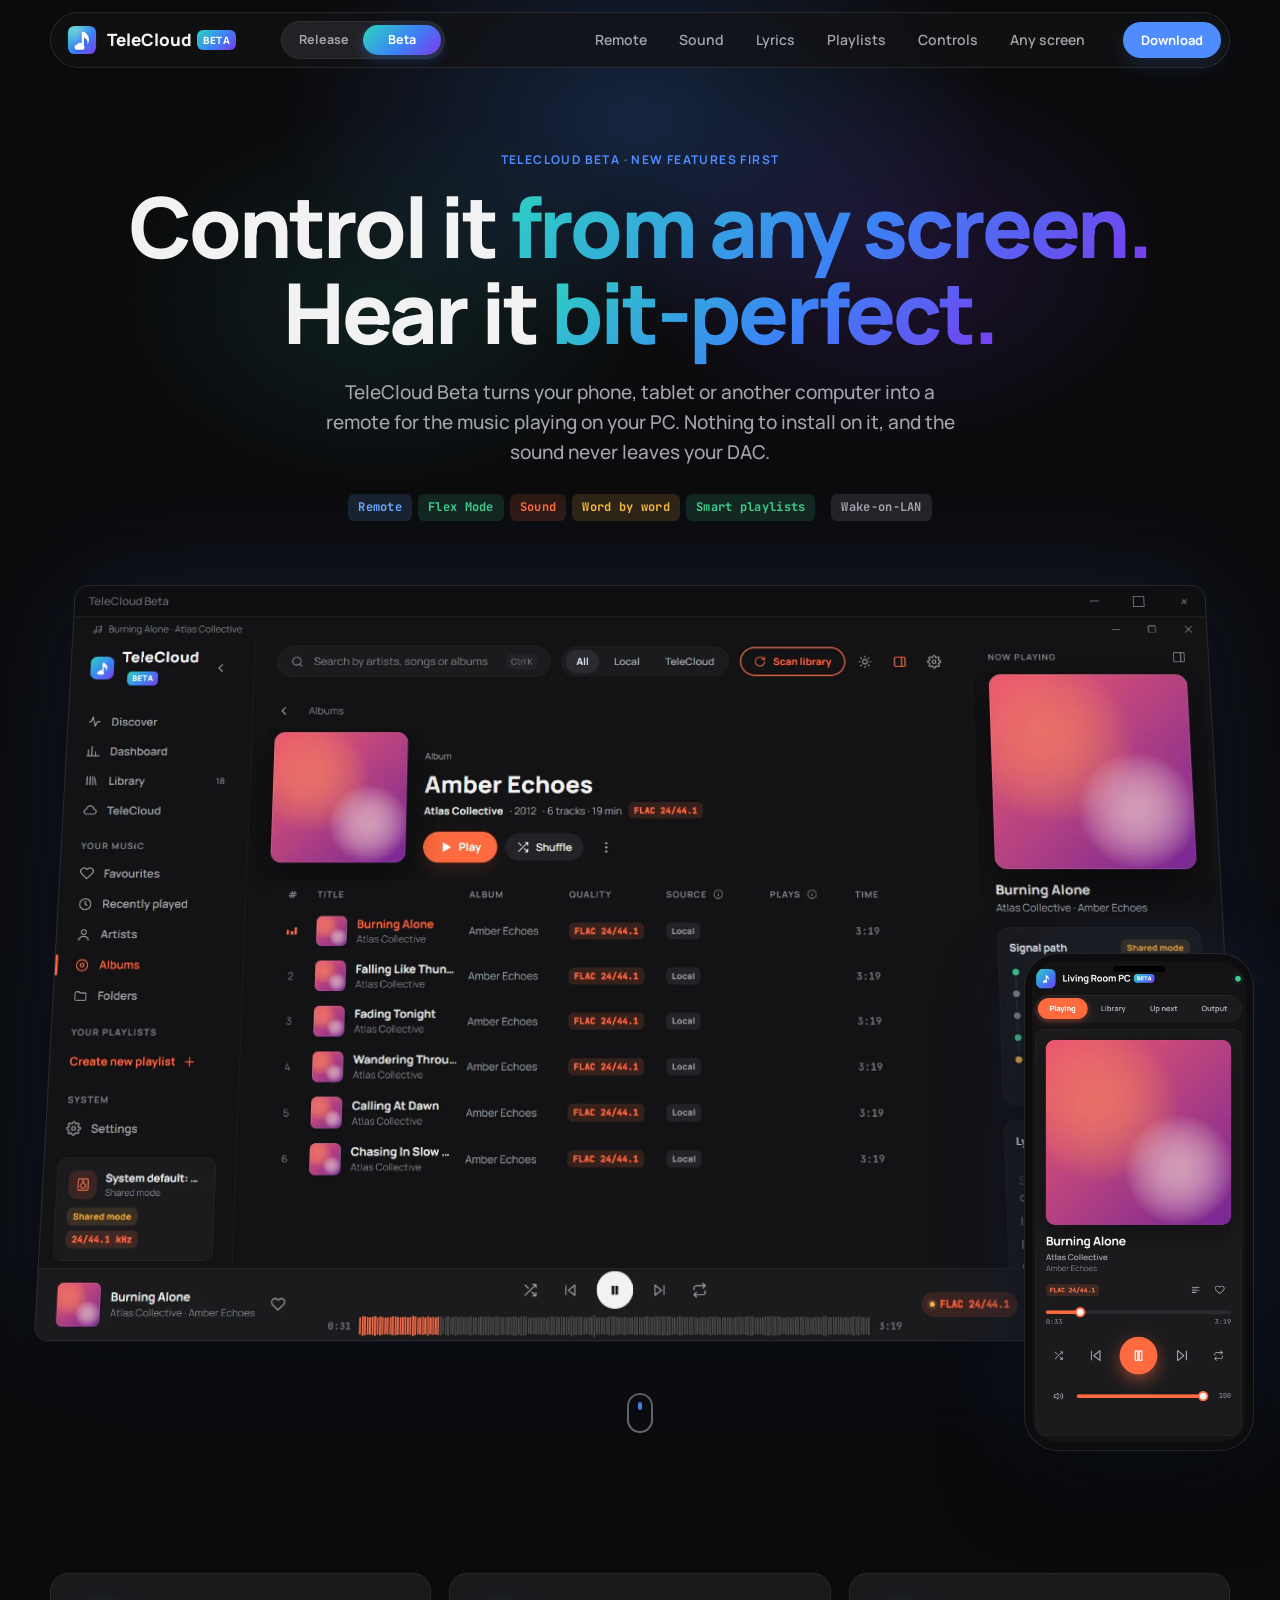
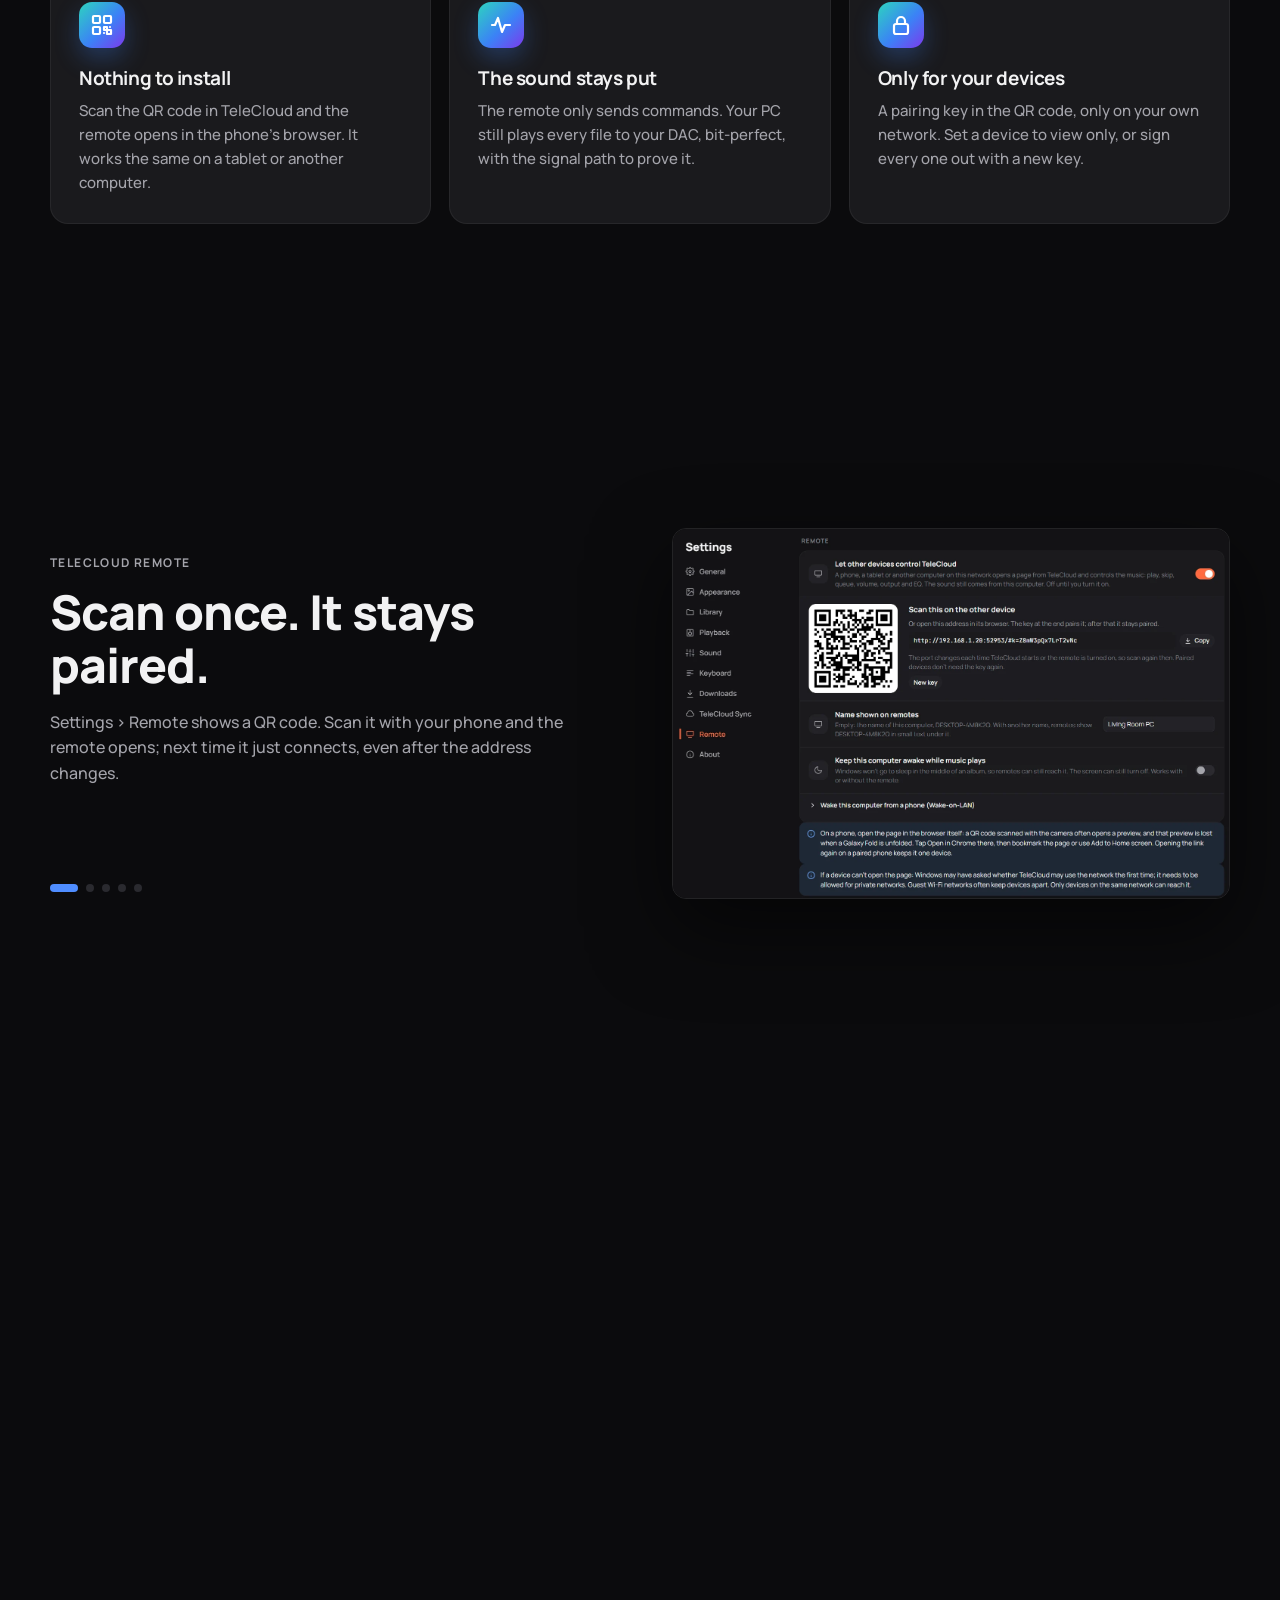
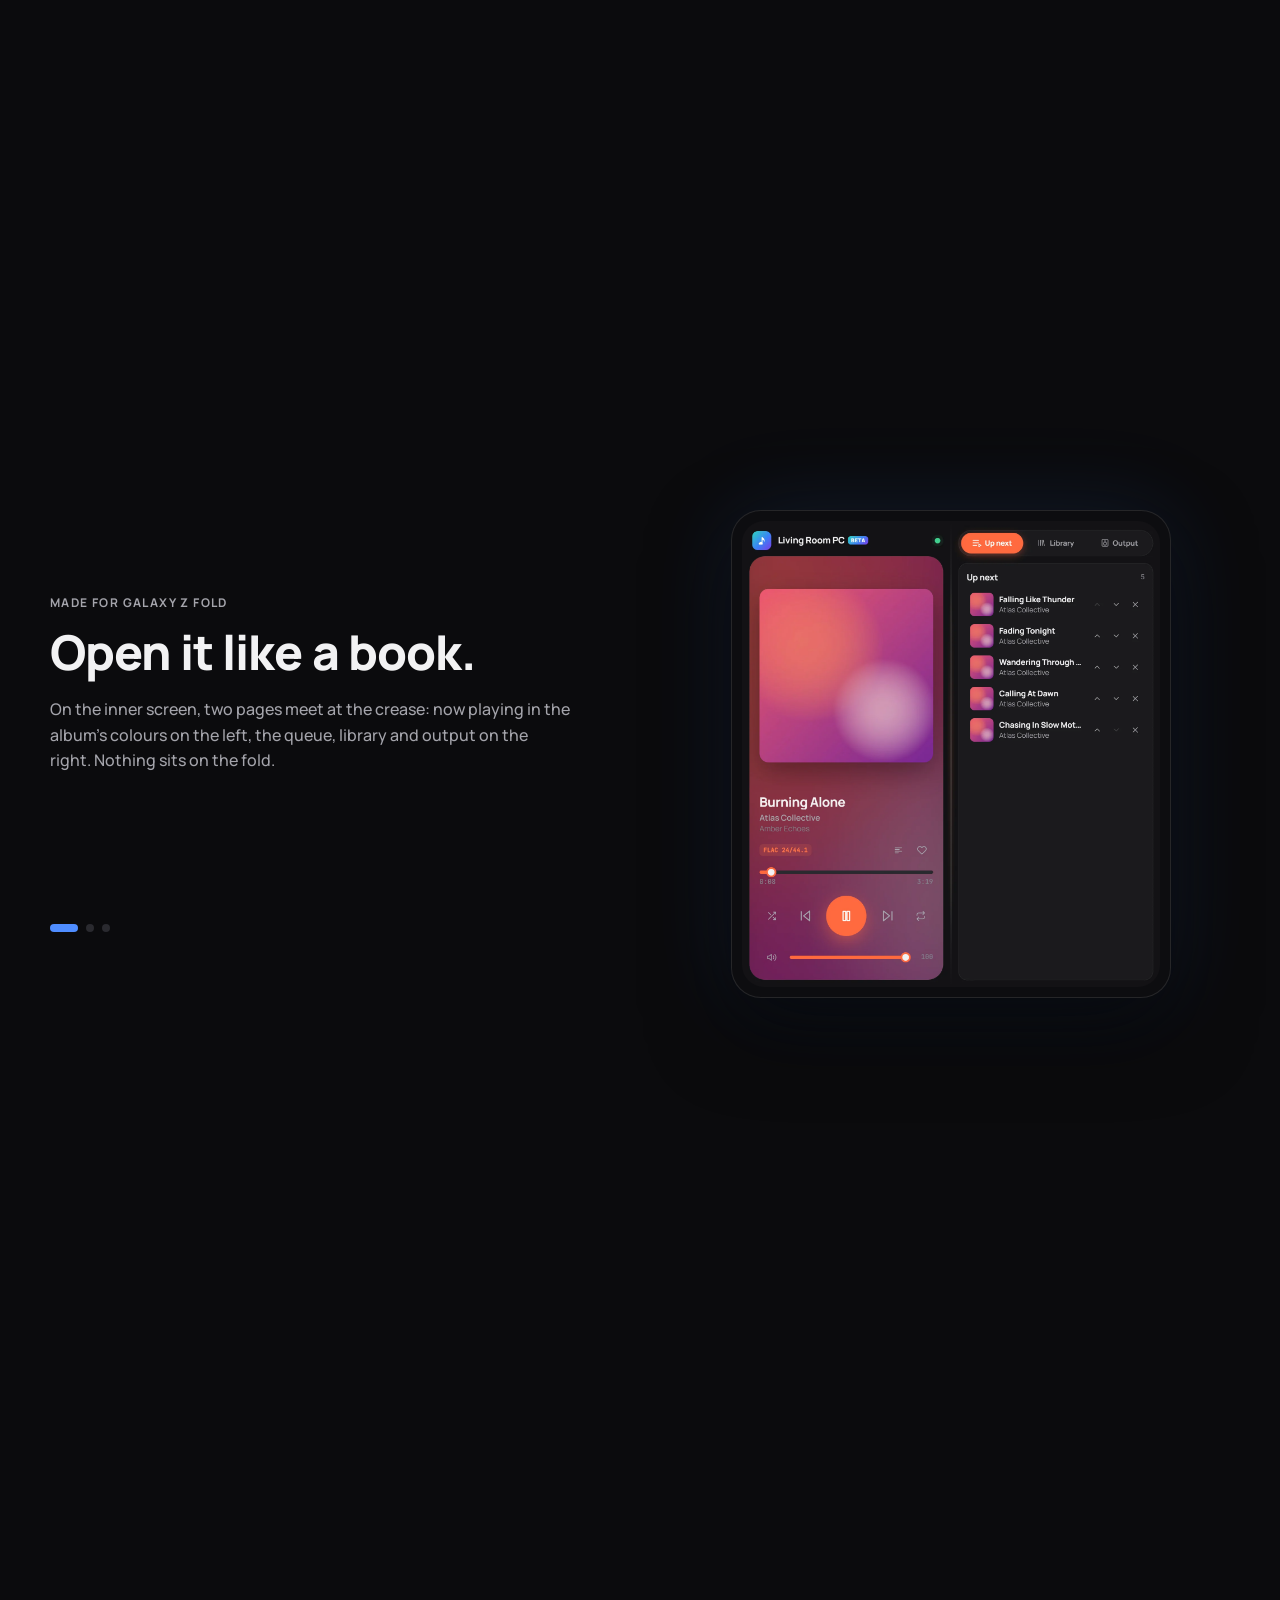
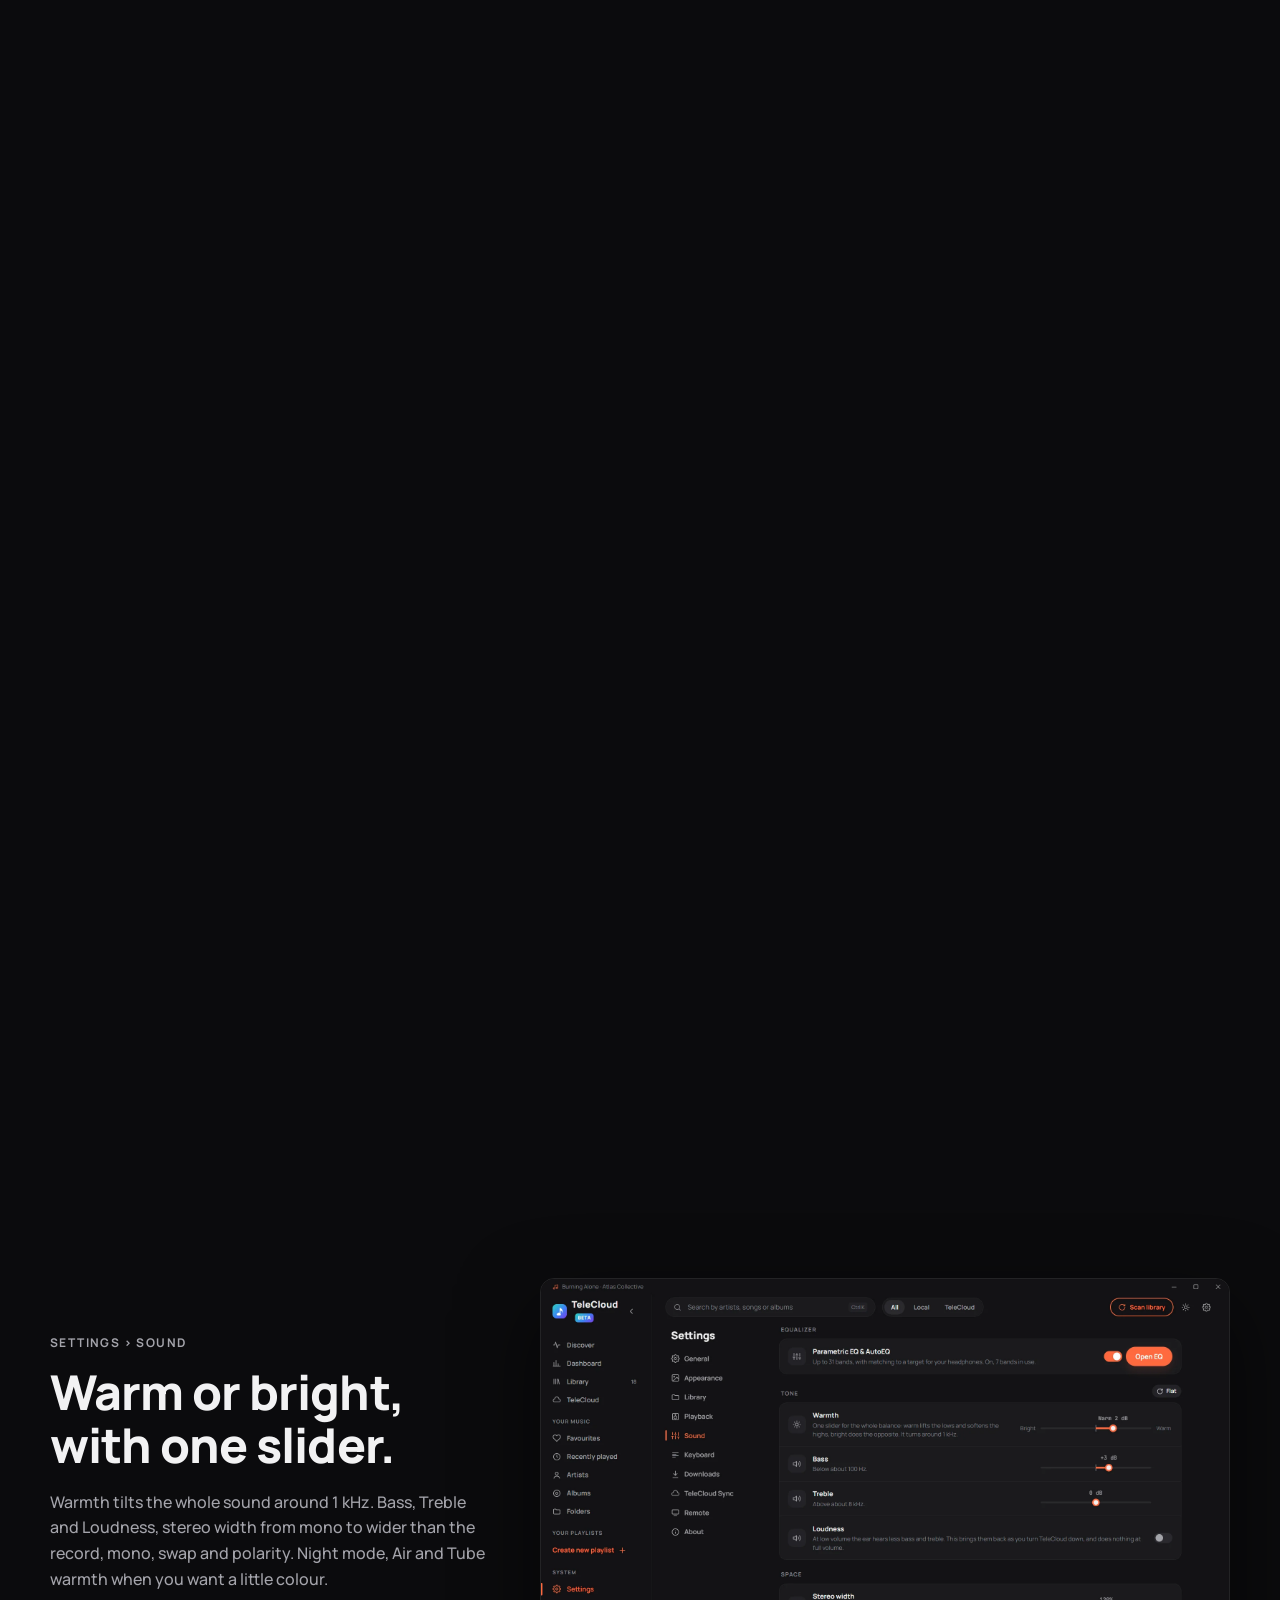
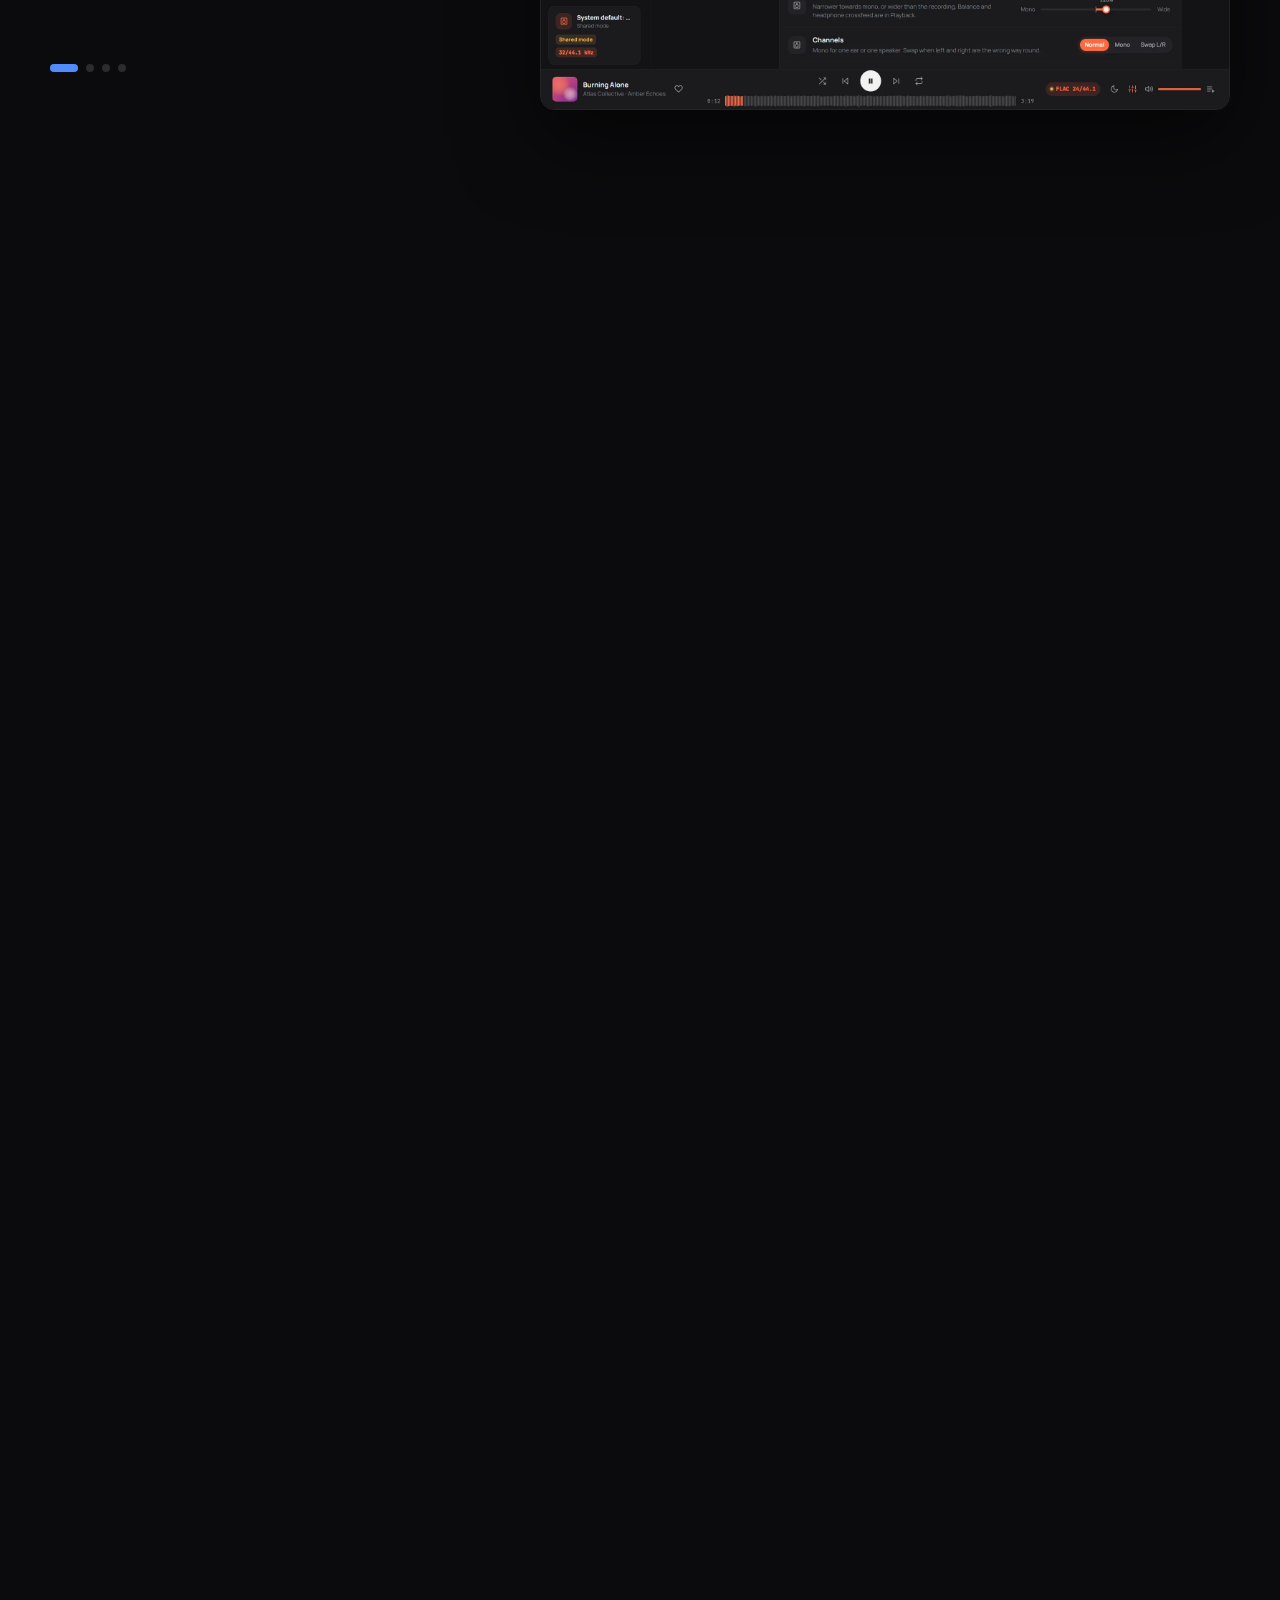
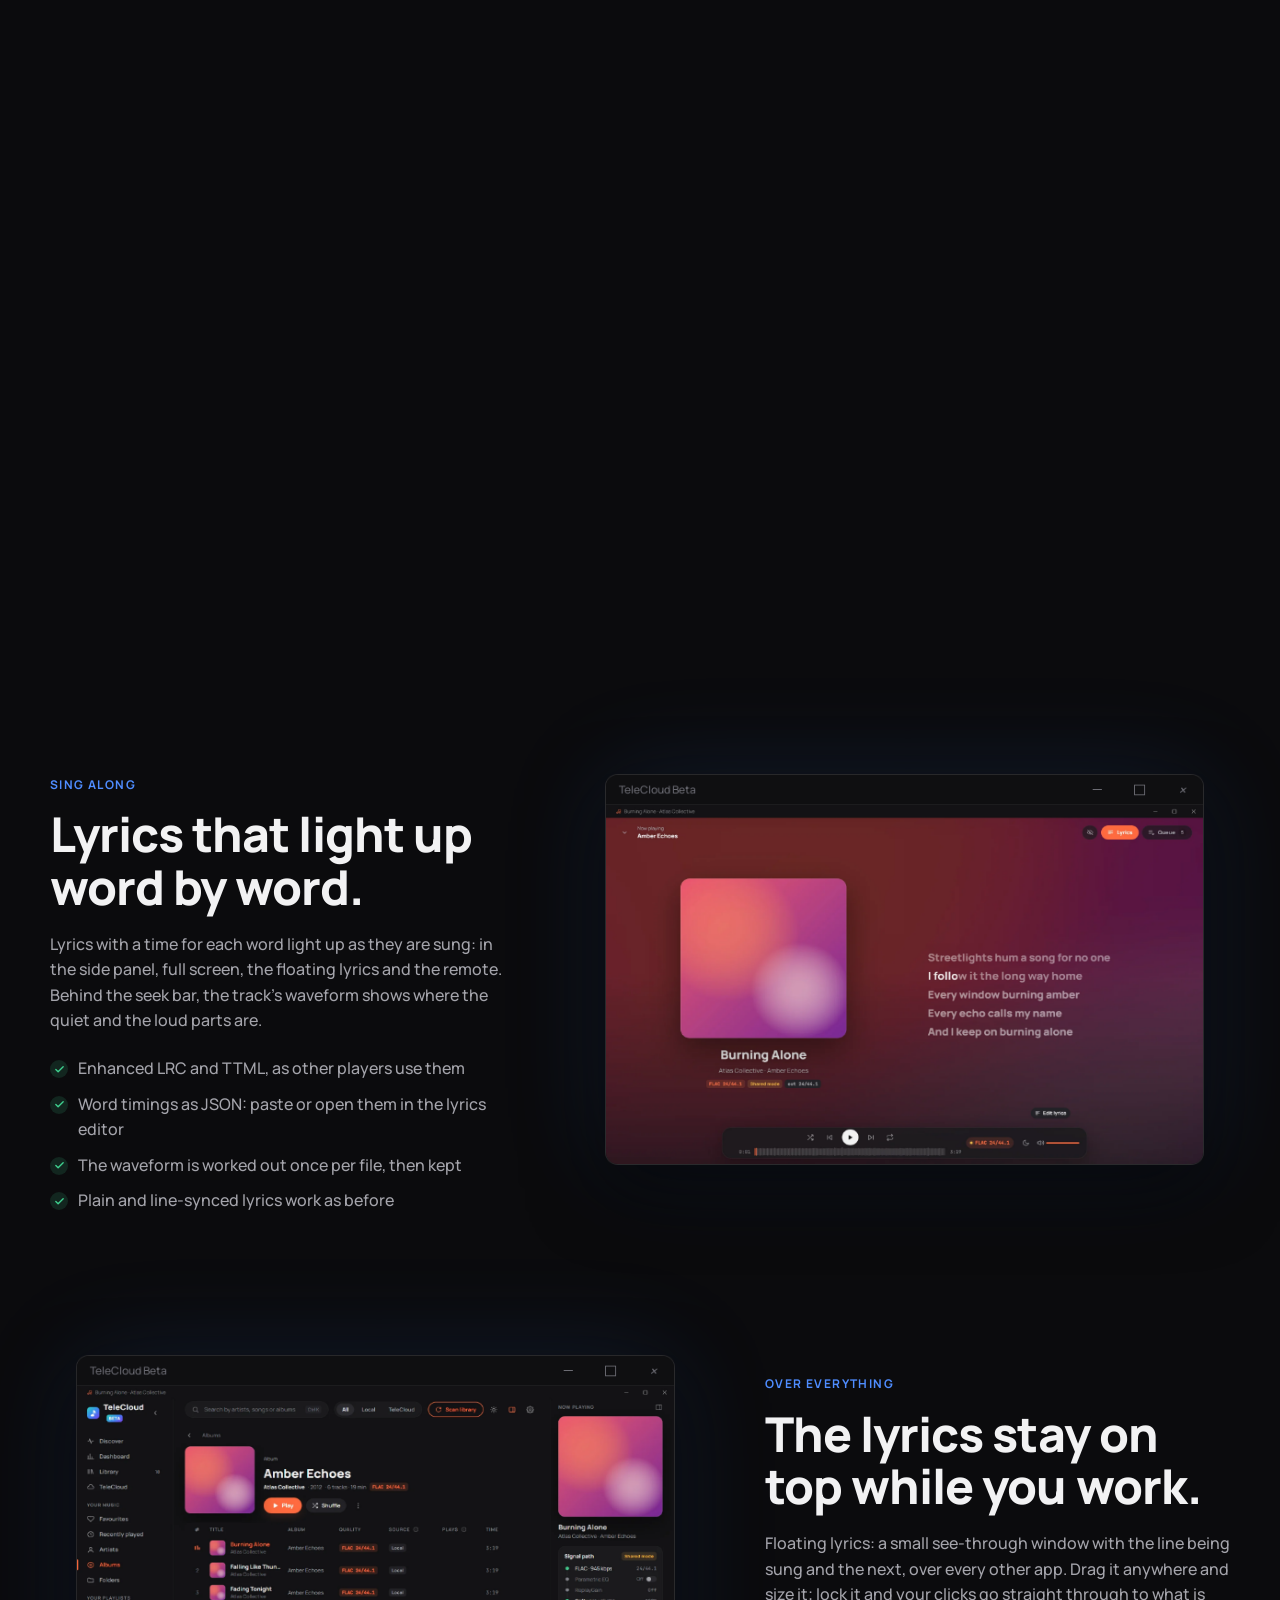
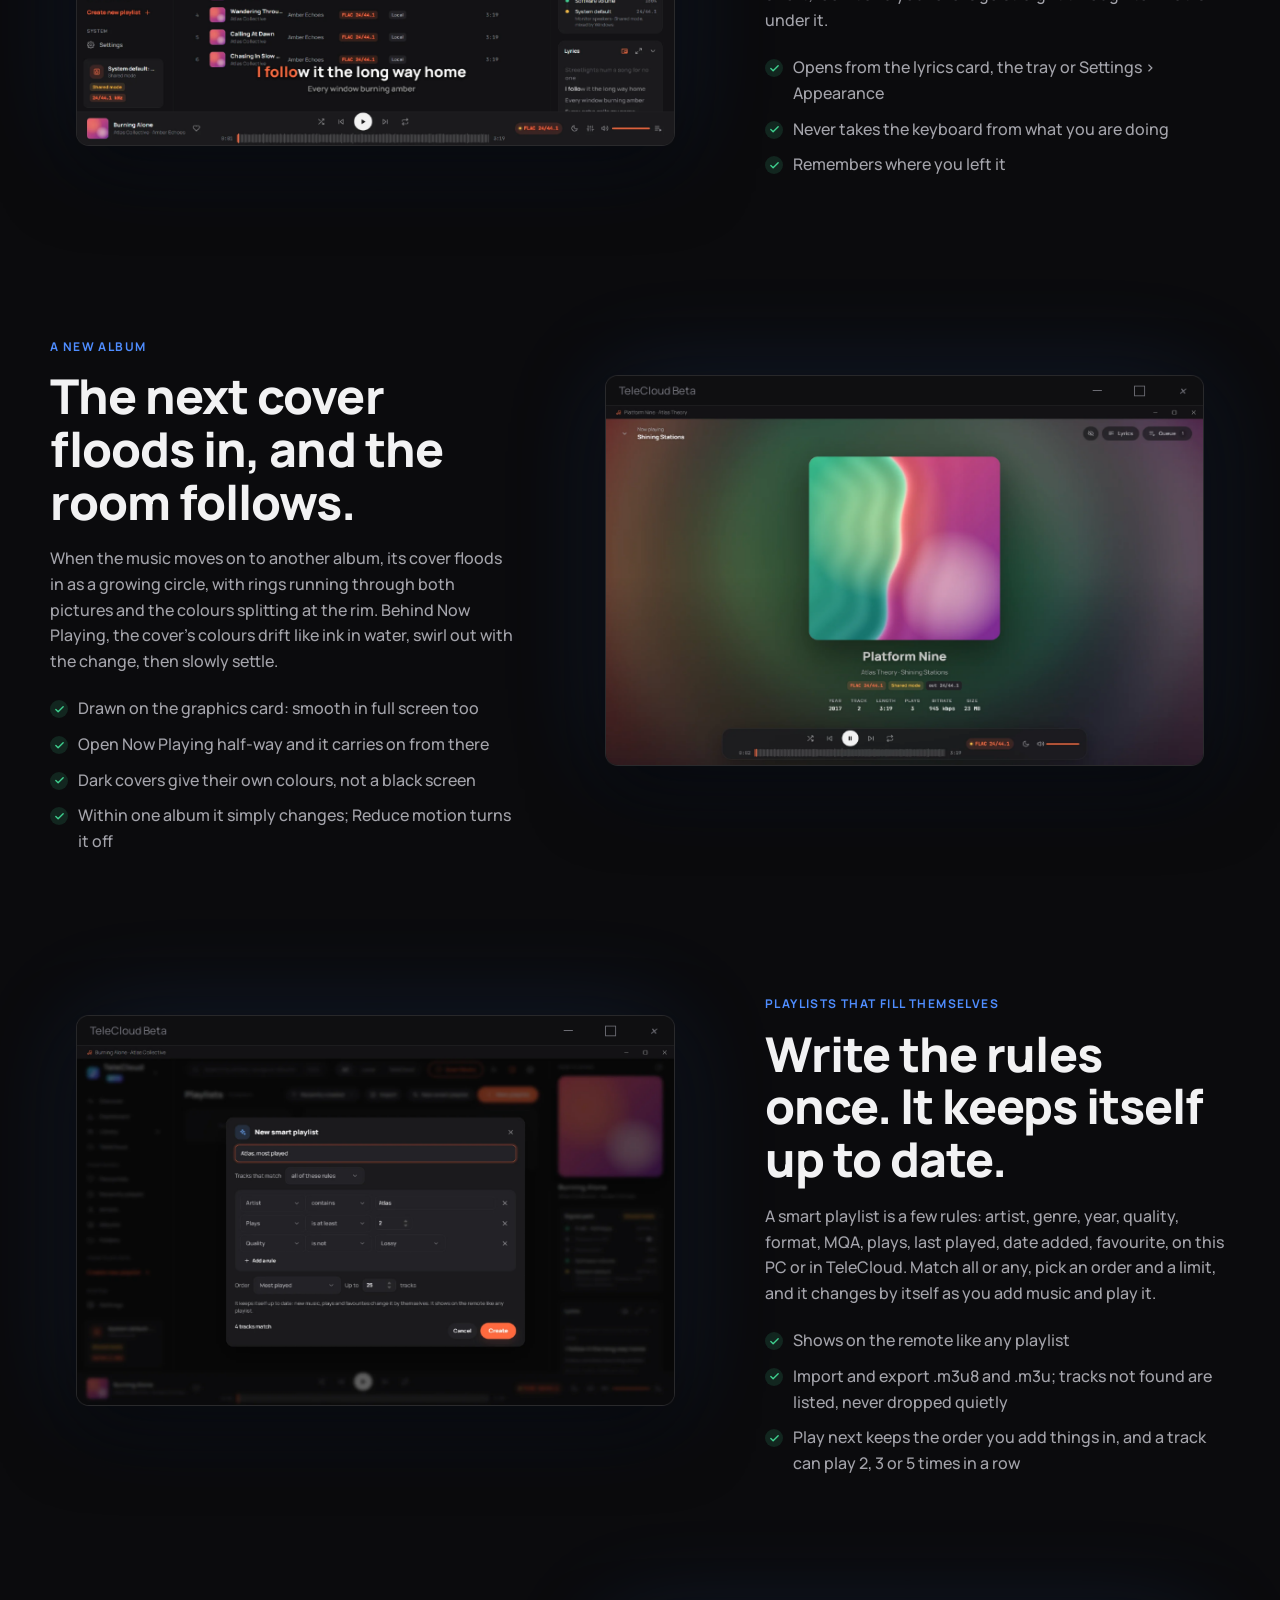
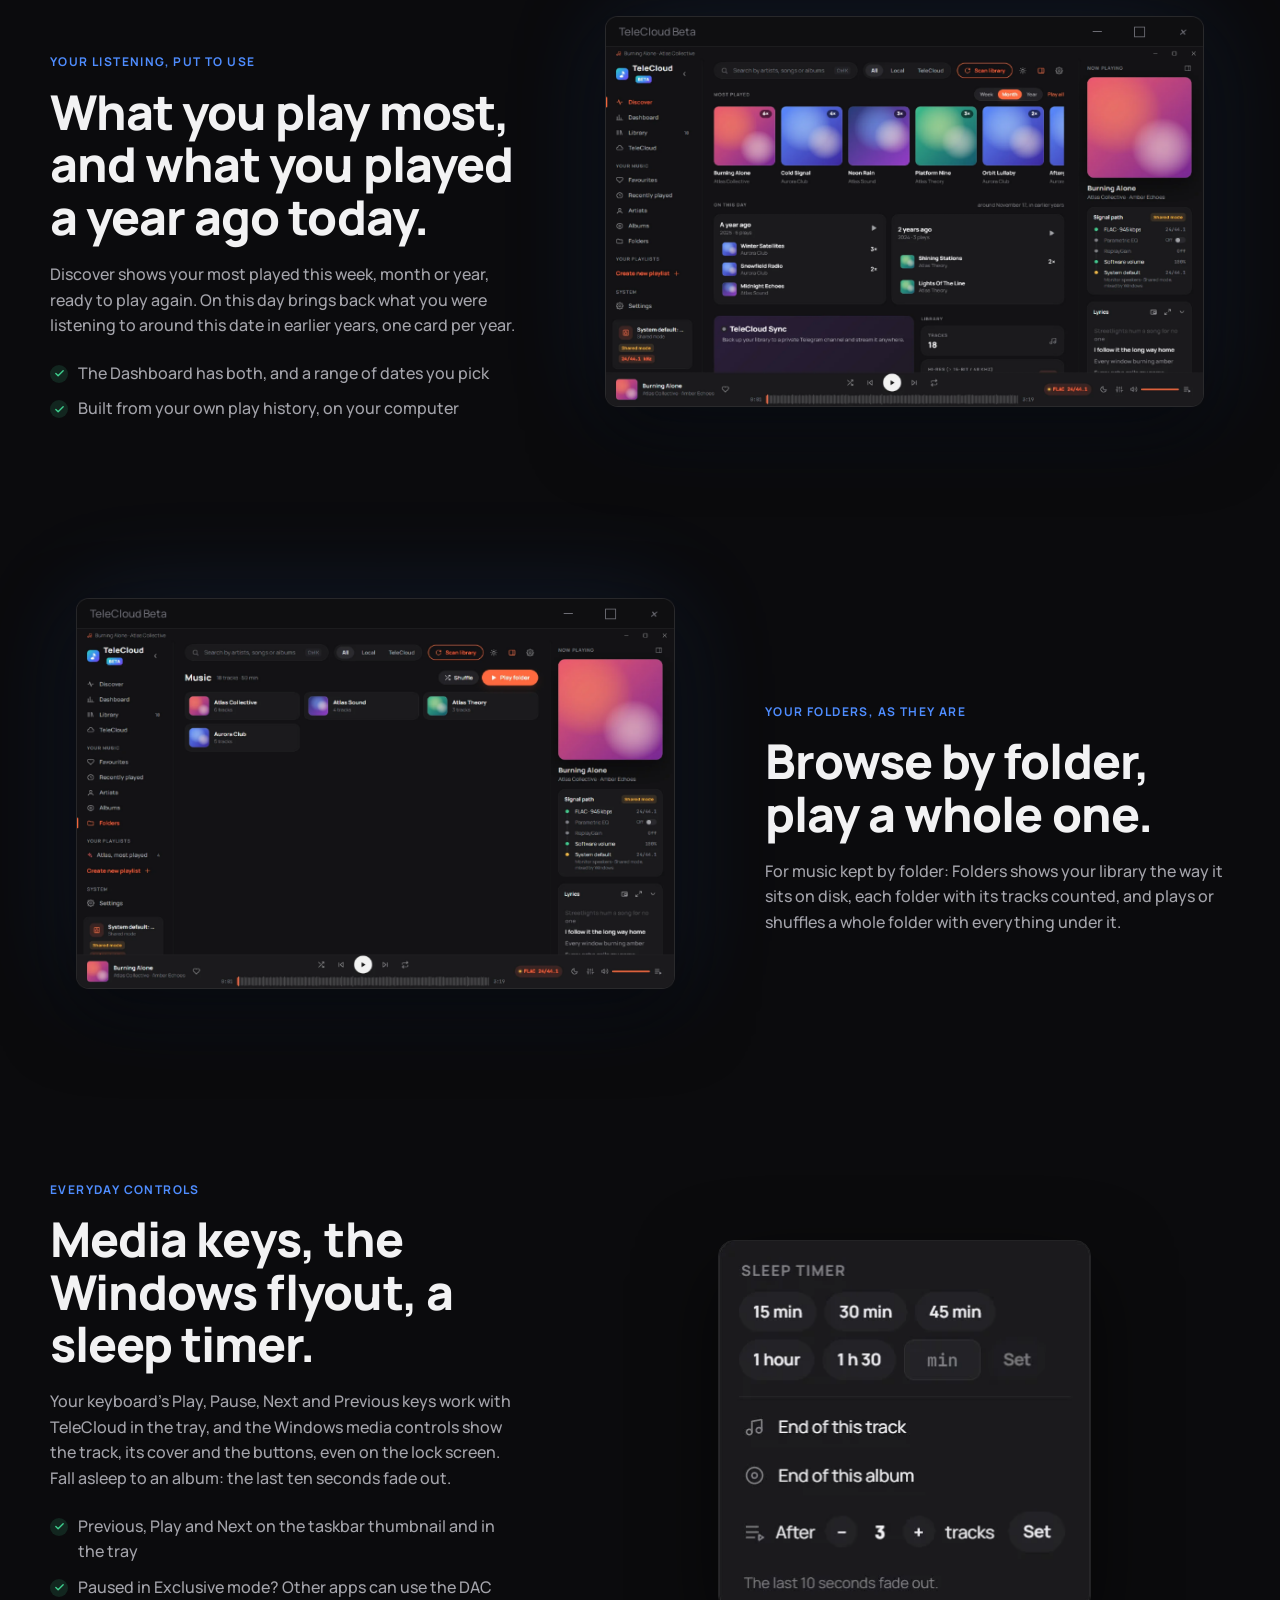
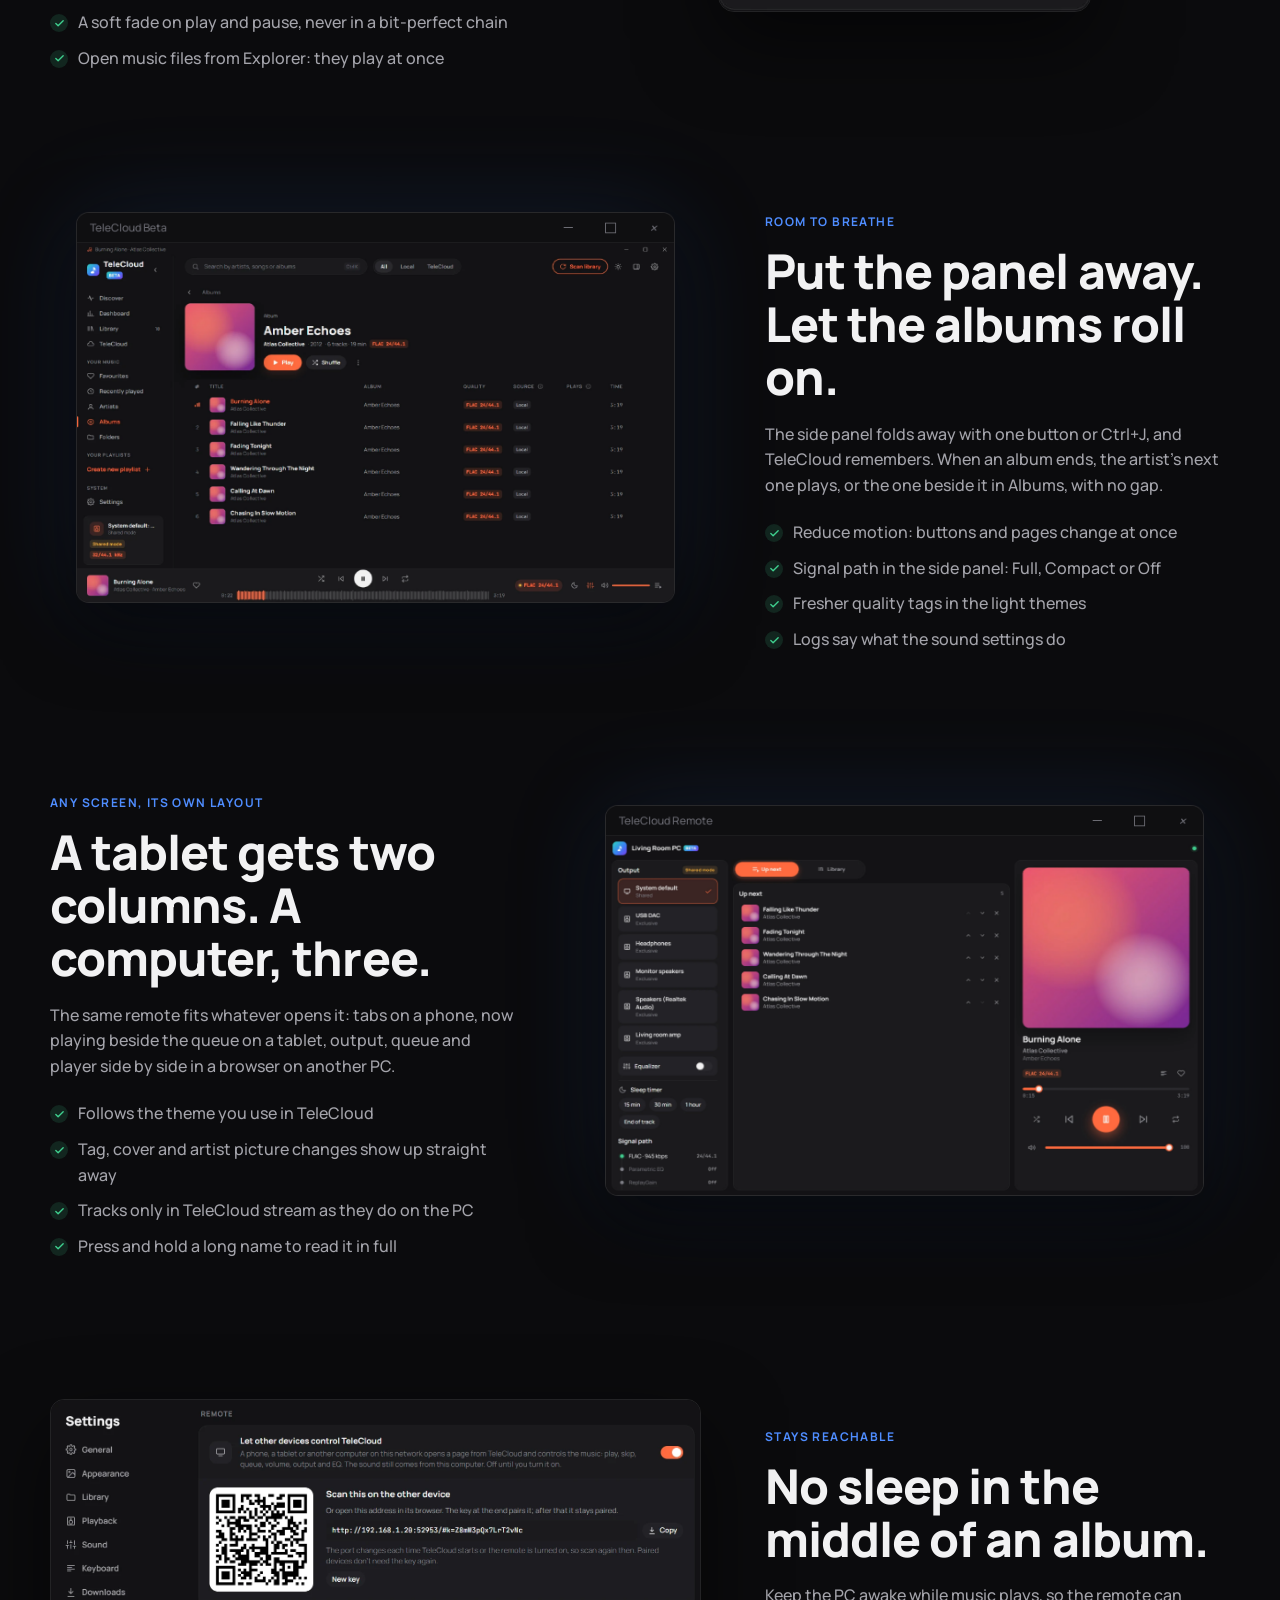
==== commit daa04aea: "Beta page: every screenshot taken again for 1.1.0-beta.8 (the app, the remote on a phone, a Fold and" ====
--- a/beta/index.html
+++ b/beta/index.html
@@ -104,7 +104,7 @@
             <div class="sc" data-s="0">
               <h2>Scan once. It stays paired.</h2>
               <p>Settings › Remote shows a QR code. Scan it with your phone and the remote opens; next time it just connects, even after the address changes.</p>
-              <figure class="r-mobile"><img class="shot" src="../assets/beta/settings-remote.webp" alt="Settings › Remote with the QR code" loading="lazy" width="1130" height="750"></figure>
+              <figure class="r-mobile"><img class="shot" src="../assets/beta/settings-remote.webp" alt="Settings › Remote with the QR code" loading="lazy" width="1470" height="975"></figure>
             </div>
             <div class="sc" data-s="1">
               <h2>Every control, in your hand.</h2>
@@ -131,7 +131,7 @@
         </div>
         <div class="story-visual">
           <div class="r-stage">
-            <figure data-s="0"><img class="shot" src="../assets/beta/settings-remote.webp" alt="" width="1130" height="750"></figure>
+            <figure data-s="0"><img class="shot" src="../assets/beta/settings-remote.webp" alt="" width="1470" height="975"></figure>
             <figure data-s="1"><div class="phone"><img src="../assets/beta/phone-now.webp" alt=""></div></figure>
             <figure data-s="2"><div class="phone"><img src="../assets/beta/phone-album.webp" alt="" loading="lazy"></div></figure>
             <figure data-s="3"><div class="phone"><img src="../assets/beta/phone-lyrics.webp" alt="" loading="lazy"></div></figure>
@@ -194,7 +194,7 @@
             <div class="sc" data-s="2">
               <h2>A red light when it clips.</h2>
               <p>Boost too far and the sound goes over 0 dBFS. The light in the signal path blinks red and says what to do. Prevent clipping lowers the level by your biggest boost, so it never gets there.</p>
-              <figure class="r-mobile"><span class="clip-shot"><img class="shot" src="../assets/beta/clip-panel.webp" alt="The signal path with the Sound step blinking red" loading="lazy" width="398" height="515"><i aria-hidden="true"></i></span></figure>
+              <figure class="r-mobile"><span class="clip-shot"><img class="shot" src="../assets/beta/clip-panel.webp" alt="The signal path with the Sound step blinking red" loading="lazy" width="366" height="432"><i aria-hidden="true"></i></span></figure>
             </div>
             <div class="sc" data-s="3">
               <h2>Hear the difference, fairly.</h2>
@@ -208,7 +208,7 @@
           <div class="r-stage">
             <figure data-s="0"><img class="shot" src="../assets/beta/sound-tone.webp" alt="" width="1920" height="1200" loading="lazy"></figure>
             <figure data-s="1"><img class="shot" src="../assets/beta/eq-live.webp" alt="" width="1920" height="1200" loading="lazy"></figure>
-            <figure data-s="2"><span class="clip-shot"><img class="shot panel" src="../assets/beta/clip-panel.webp" alt="" width="398" height="515" loading="lazy"><i aria-hidden="true"></i></span></figure>
+            <figure data-s="2"><span class="clip-shot"><img class="shot panel" src="../assets/beta/clip-panel.webp" alt="" width="366" height="432" loading="lazy"><i aria-hidden="true"></i></span></figure>
             <figure data-s="3"><img class="shot" src="../assets/beta/sound-ab.webp" alt="" width="1920" height="1200" loading="lazy"></figure>
           </div>
         </div>
@@ -386,7 +386,7 @@
       <div class="split-shot reveal">
         <div class="window">
           <div class="window-bar"><span class="wt">TeleCloud Remote</span><i></i><i></i><i></i></div>
-          <img src="../assets/beta/remote-desktop.webp" alt="The remote in a browser on another computer" loading="lazy" width="1920" height="1200">
+          <img src="../assets/beta/remote-desktop.webp" alt="The remote in a browser on another computer" loading="lazy" width="2880" height="1800">
         </div>
       </div>
     </section>
@@ -404,7 +404,7 @@
         </ul>
       </div>
       <div class="split-shot reveal">
-        <img src="../assets/beta/settings-remote.webp" alt="Settings › Remote with the keep awake and Wake-on-LAN options" loading="lazy" width="1130" height="750">
+        <img src="../assets/beta/settings-remote.webp" alt="Settings › Remote with the keep awake and Wake-on-LAN options" loading="lazy" width="1470" height="975">
       </div>
     </section>
 
--- a/style.css
+++ b/style.css
@@ -481,9 +481,9 @@
 .story.sound .story-sticky { grid-template-columns: minmax(0, .8fr) minmax(0, 1.25fr); gap: 48px; }
 .r-stage .shot.panel { max-height: 86%; }
 /* the clip light in the picture blinks, as it does in the app */
-.clip-shot { position: relative; display: inline-block; line-height: 0; width: min(398px, 100%); }
+.clip-shot { position: relative; display: inline-block; line-height: 0; width: min(366px, 100%); }
 .clip-shot img { width: 100%; height: auto; max-height: none; border-radius: 14px; border: 1px solid var(--border-2); }
-.clip-shot i { position: absolute; left: 13.6%; top: 46.8%; width: 3.6%; aspect-ratio: 1; transform: translate(-50%, -50%); border-radius: 50%; background: #ff3b30; box-shadow: 0 0 0 4px rgba(255, 59, 48, .25), 0 0 14px rgba(255, 59, 48, .7); animation: clipBlink .6s steps(2, jump-none) infinite; }
+.clip-shot i { position: absolute; left: 12%; top: 36.8%; width: 3.9%; aspect-ratio: 1; transform: translate(-50%, -50%); border-radius: 50%; background: #ff3b30; box-shadow: 0 0 0 4px rgba(255, 59, 48, .25), 0 0 14px rgba(255, 59, 48, .7); animation: clipBlink .6s steps(2, jump-none) infinite; }
 @keyframes clipBlink { 0%, 100% { opacity: 1; } 50% { opacity: .2; } }
 @media (prefers-reduced-motion: reduce) { .clip-shot i { animation: none; } }
 .story-copy, .steps-copy, .sc { min-width: 0; }
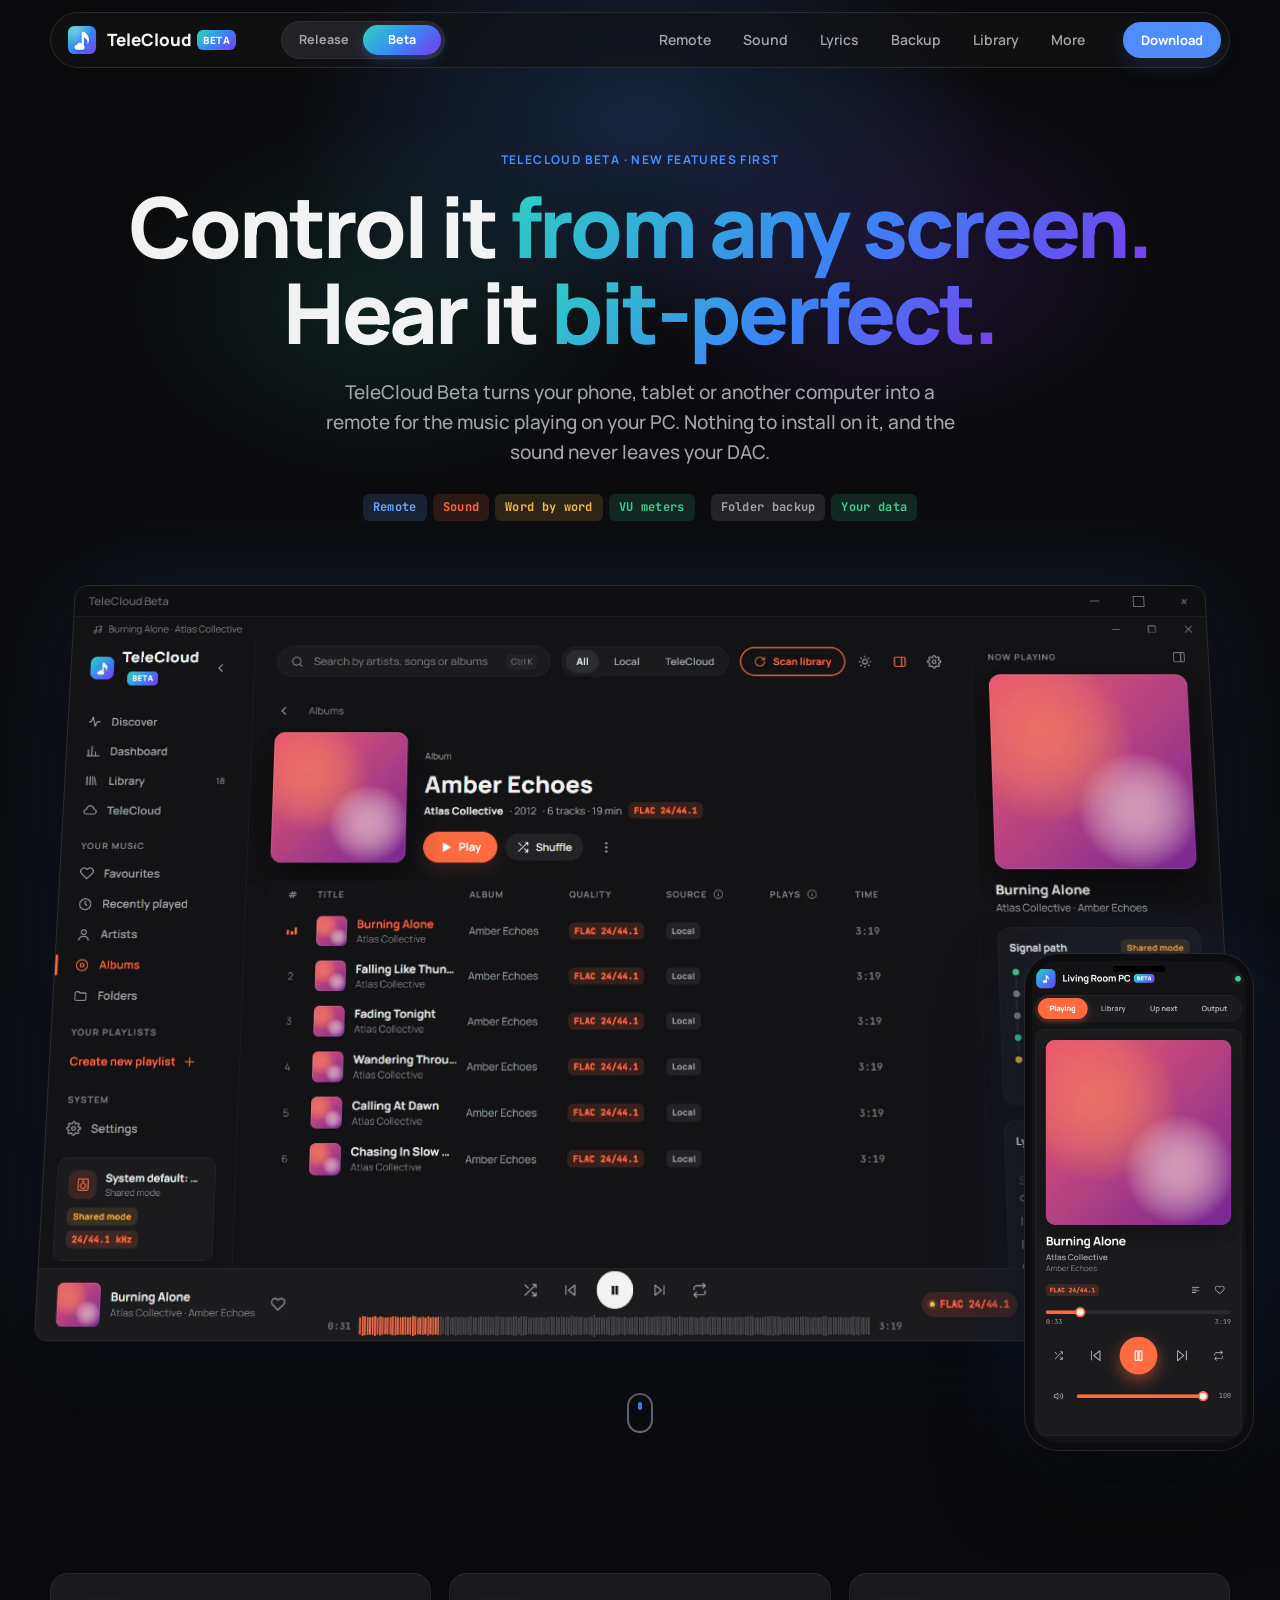
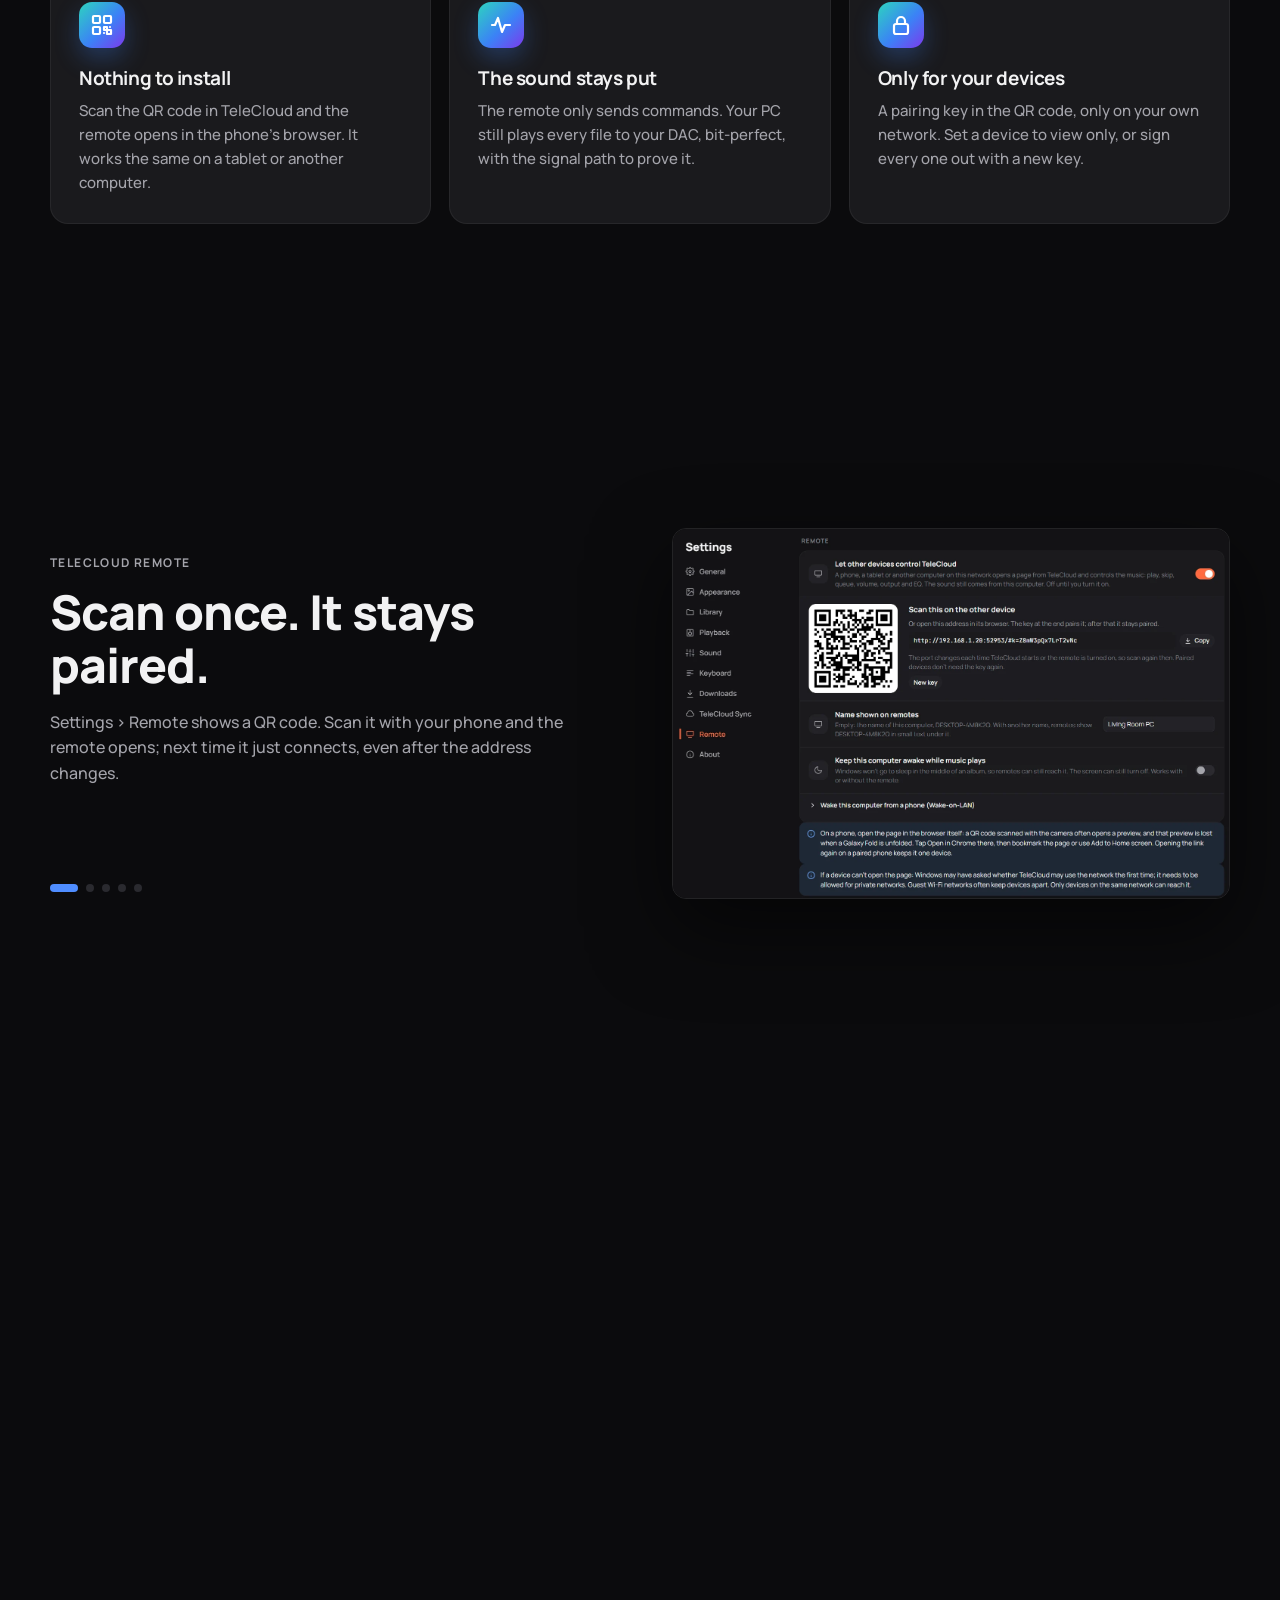
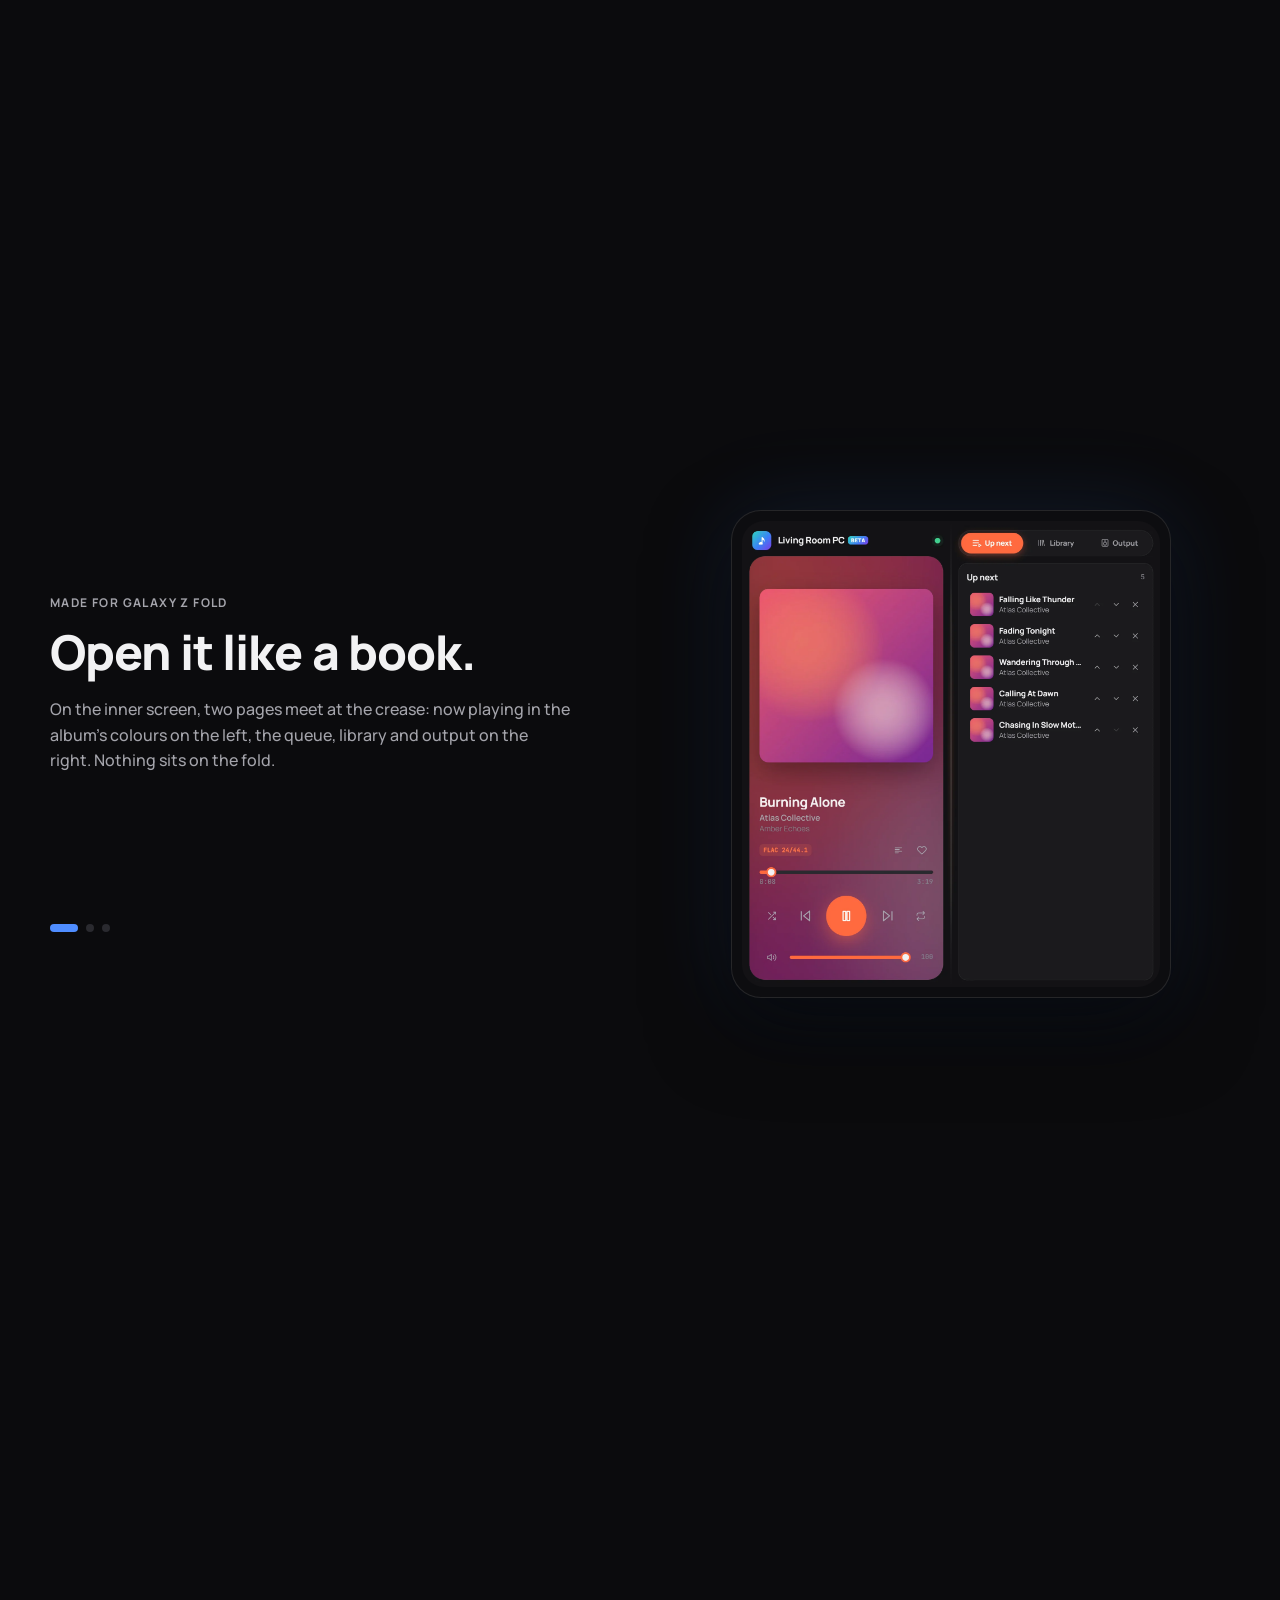
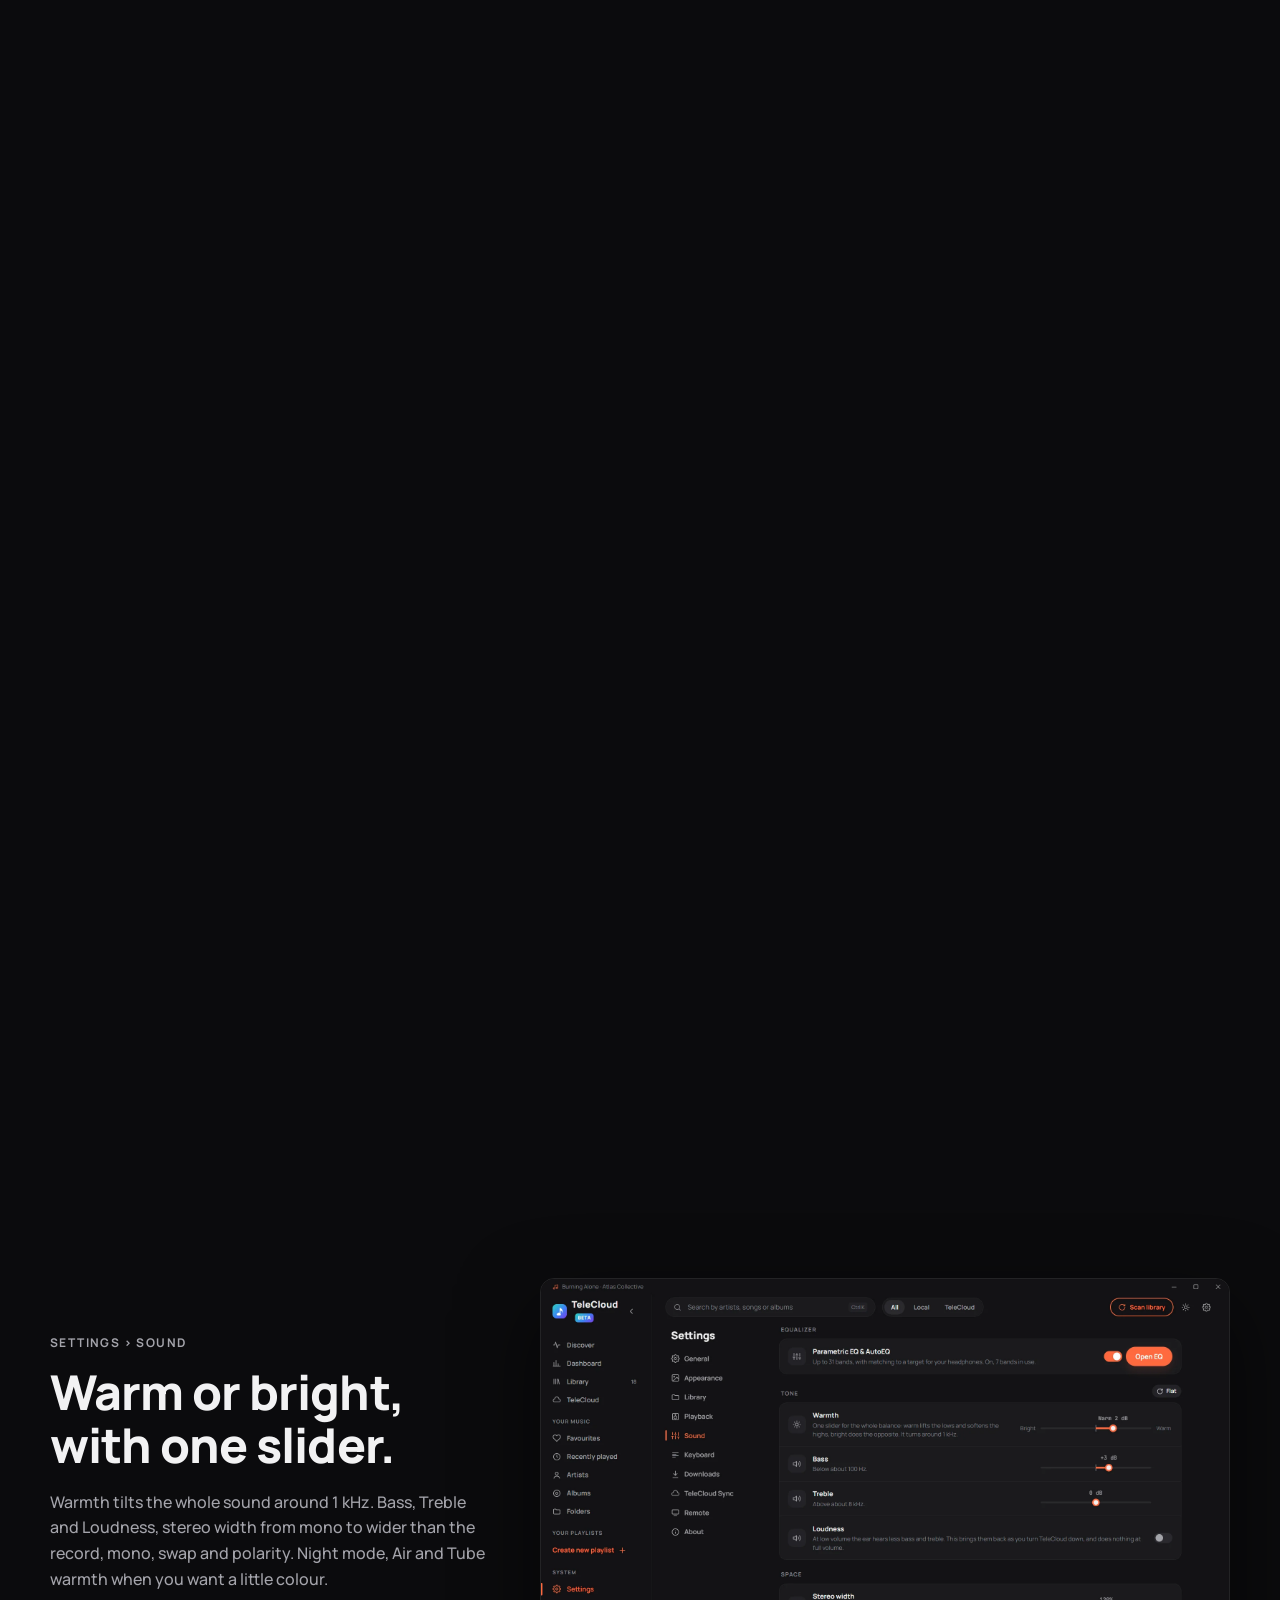
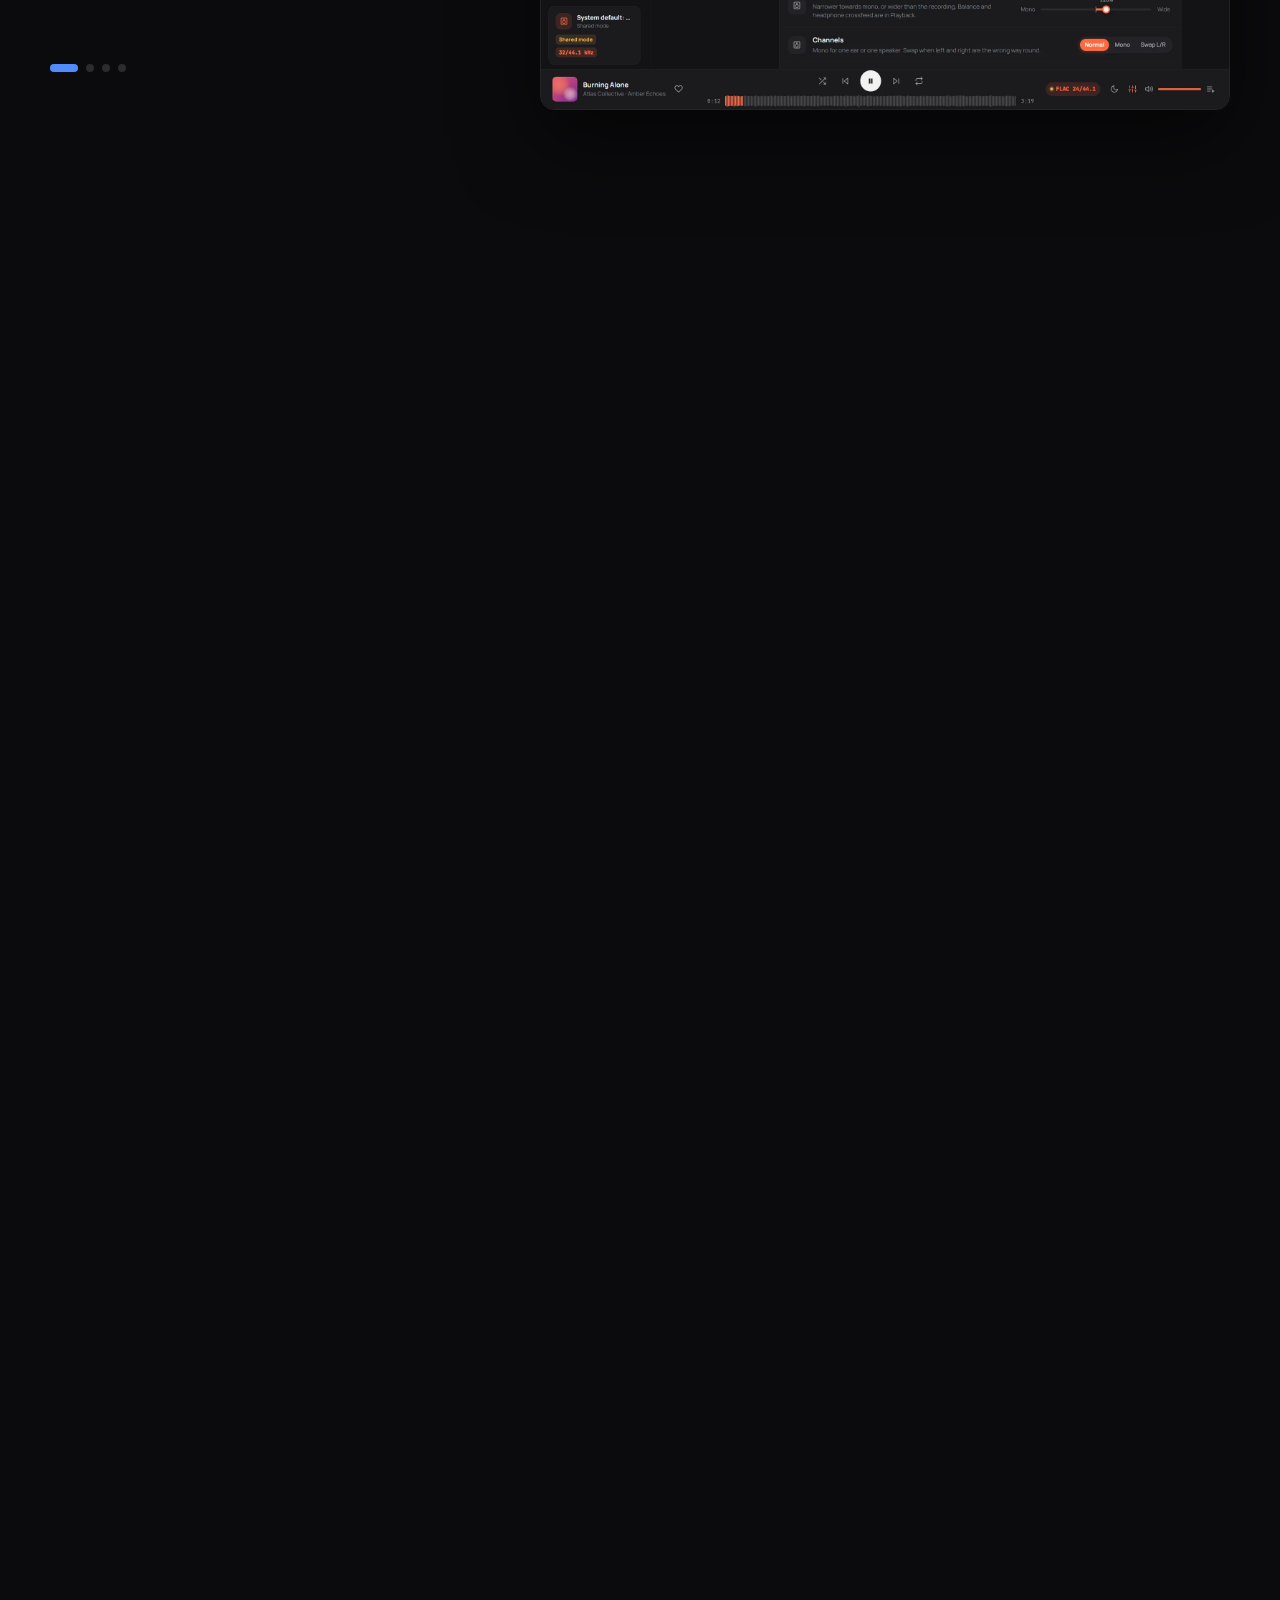
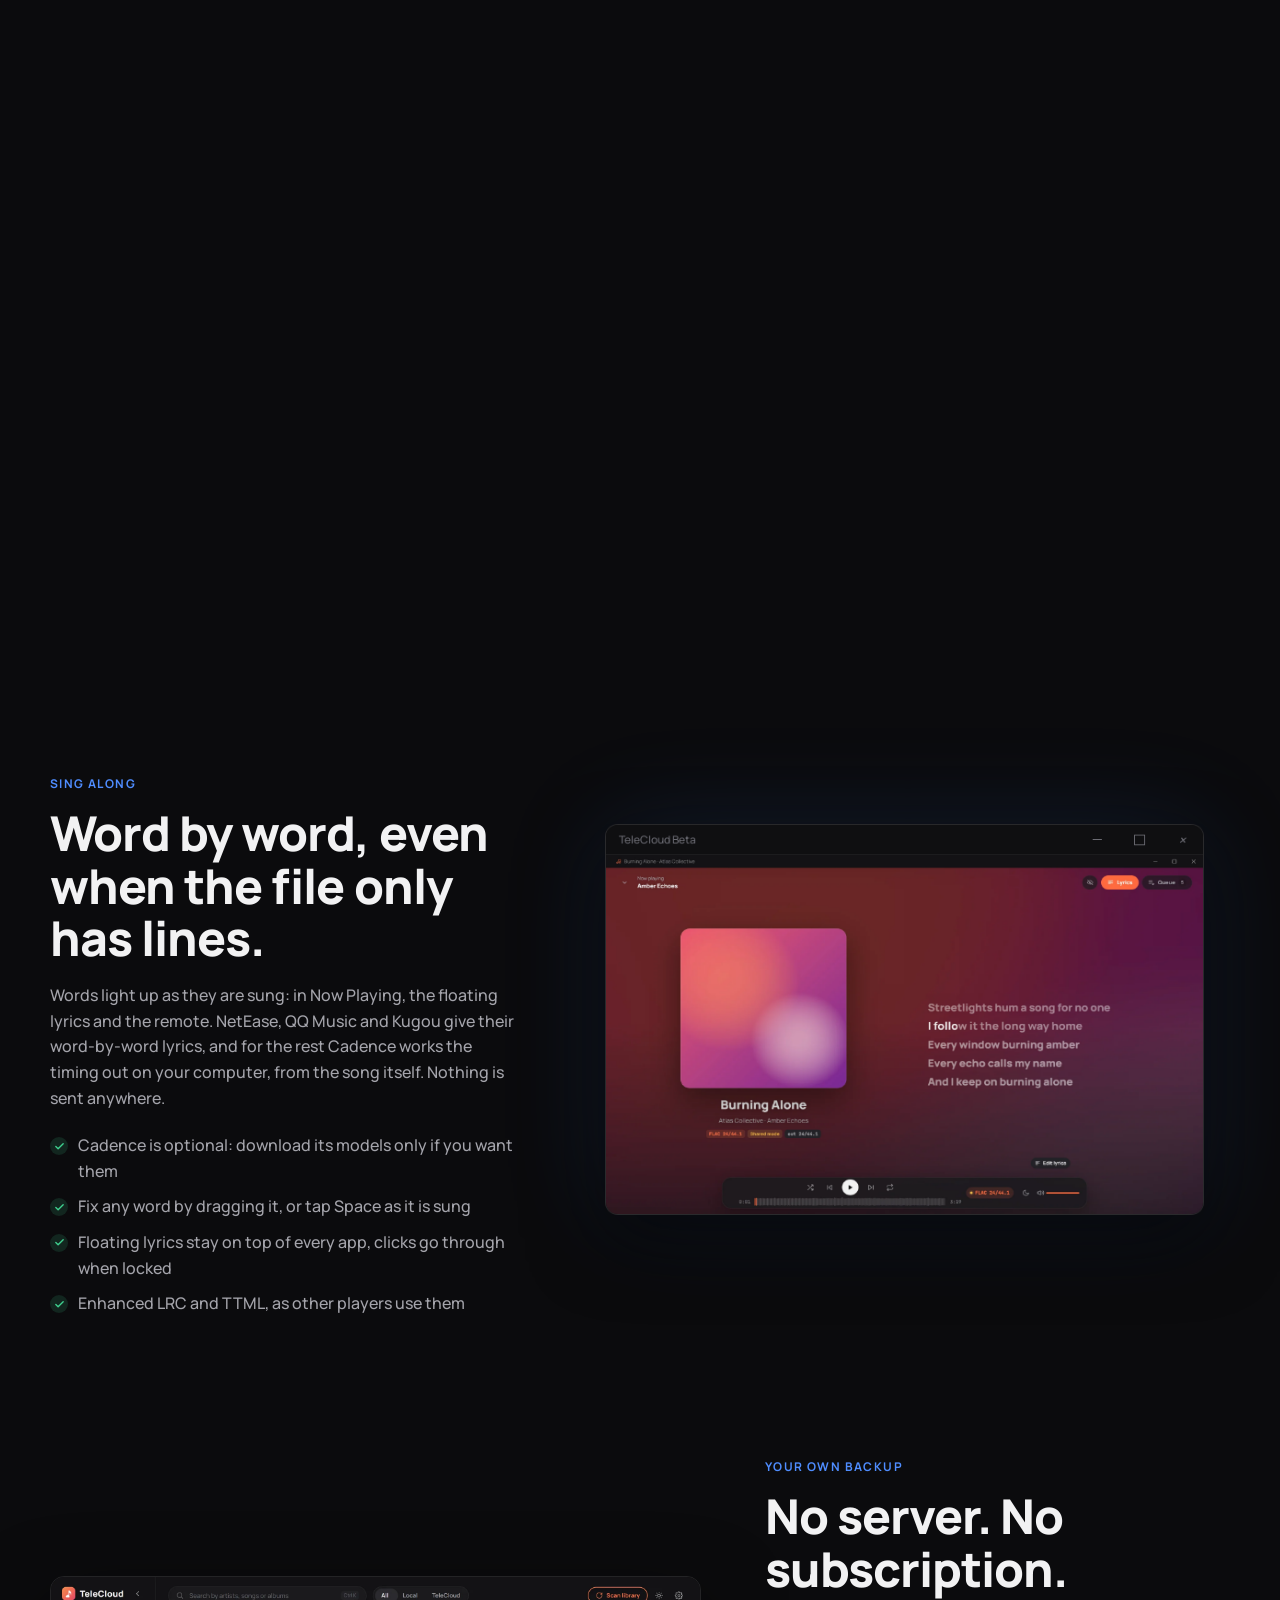
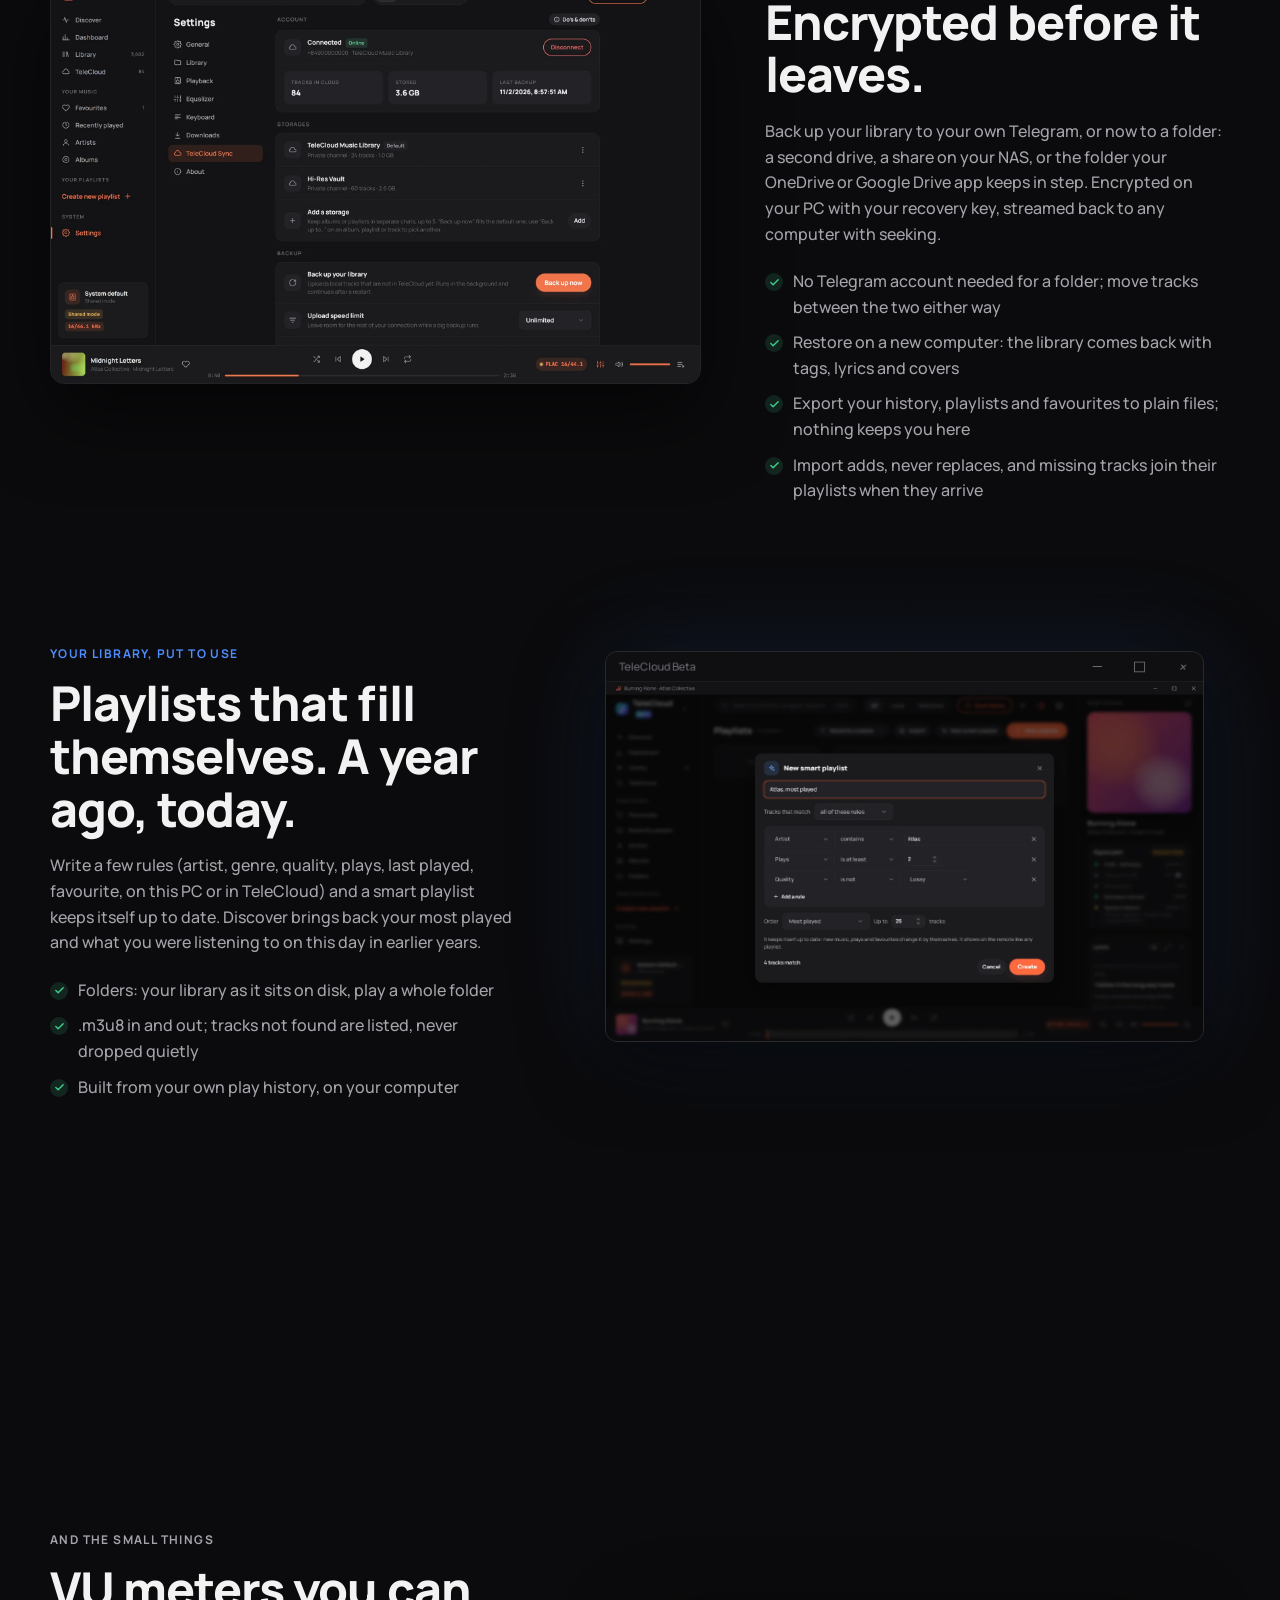
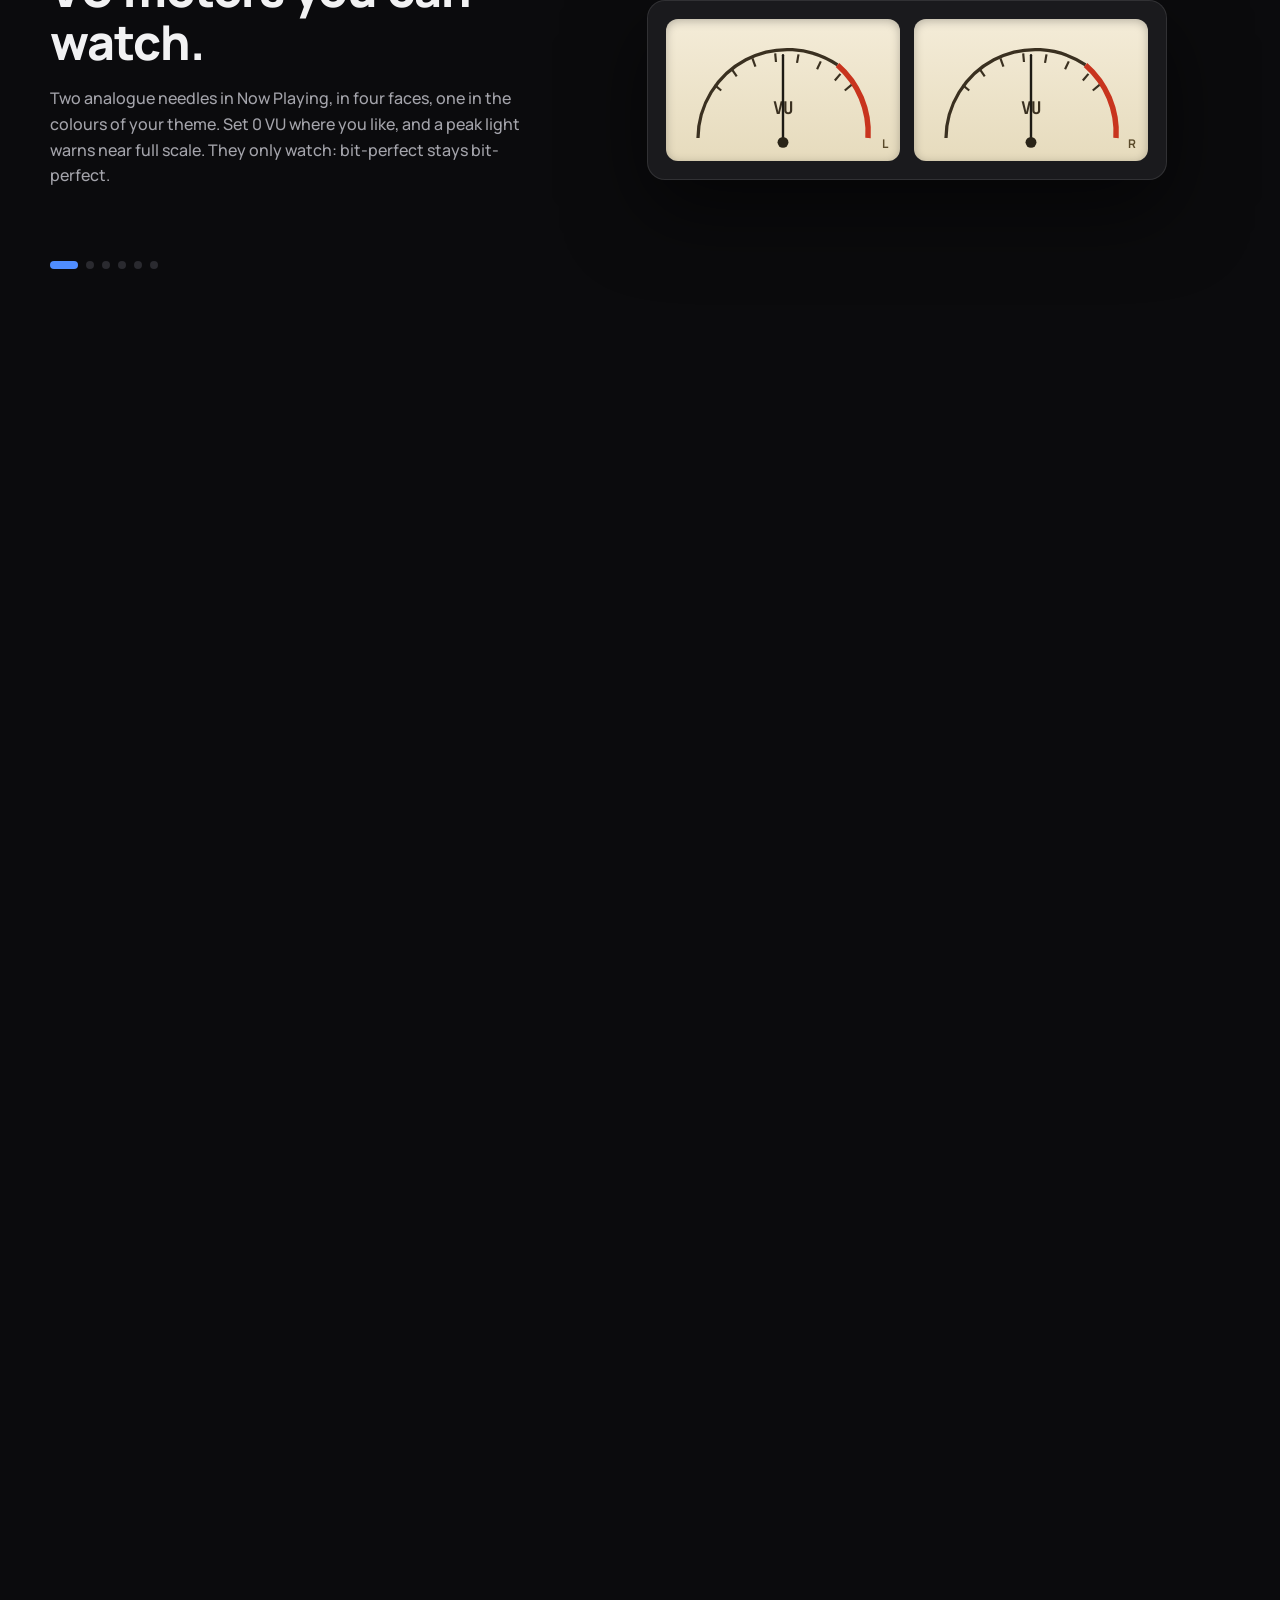
==== commit 45d6394b: "Beta page: shorter; lyrics, backup and library sections; the small things as a scroll story Co-Autho" ====
--- a/beta/index.html
+++ b/beta/index.html
@@ -4,7 +4,7 @@
   <meta charset="utf-8">
   <meta name="viewport" content="width=device-width, initial-scale=1">
   <title>TeleCloud Beta — Control your music from any screen</title>
-  <meta name="description" content="TeleCloud Beta: turn your phone, tablet or another computer into a remote for the music on your PC, shape the sound, sing along word by word, and let smart playlists fill themselves. Bit-perfect until you change it.">
+  <meta name="description" content="TeleCloud Beta: a remote on any screen for the music on your PC, sound shaping you can see, lyrics word by word worked out on your computer, and your own encrypted backup to Telegram or a folder. Bit-perfect until you change it.">
   <meta name="theme-color" content="#0b0b0d">
   <link rel="canonical" href="https://telecloud-music.pages.dev/beta/">
   <meta property="og:type" content="website">
@@ -44,9 +44,9 @@
       <a href="#remote">Remote</a>
       <a href="#sound">Sound</a>
       <a href="#words">Lyrics</a>
-      <a href="#library">Playlists</a>
-      <a href="#controls">Controls</a>
-      <a href="#anywhere">Any screen</a>
+      <a href="#backup">Backup</a>
+      <a href="#library">Library</a>
+      <a href="#more">More</a>
     </nav>
     <a class="btn-primary sm" href="#download">Download</a>
   </header>
@@ -60,11 +60,11 @@
       <p class="lead reveal">TeleCloud Beta turns your phone, tablet or another computer into a remote for the music playing on your PC. Nothing to install on it, and the sound never leaves your DAC.</p>
       <div class="hero-badges reveal">
         <span class="badge b-cloud">Remote</span>
-        <span class="badge b-ok">Flex Mode</span>
-                <span class="badge b-hires">Sound</span>
+        <span class="badge b-hires">Sound</span>
         <span class="badge b-cached">Word by word</span>
-        <span class="badge b-ok">Smart playlists</span>
-        <span class="badge b-local">Wake-on-LAN</span>
+        <span class="badge b-ok">VU meters</span>
+        <span class="badge b-local">Folder backup</span>
+        <span class="badge b-ok">Your data</span>
       </div>
       <div class="hero-shot hero-pair" data-scroll="hero">
         <div class="window">
@@ -215,17 +215,17 @@
       </div>
     </section>
 
-    <!-- Word by word -->
+    <!-- Lyrics: word by word, Cadence, floating -->
     <section class="split" id="words">
       <div class="split-copy reveal">
         <p class="eyebrow">Sing along</p>
-        <h2>Lyrics that light up word by word.</h2>
-        <p>Lyrics with a time for each word light up as they are sung: in the side panel, full screen, the floating lyrics and the remote. Behind the seek bar, the track's waveform shows where the quiet and the loud parts are.</p>
+        <h2>Word by word, even when the file only has lines.</h2>
+        <p>Words light up as they are sung: in Now Playing, the floating lyrics and the remote. NetEase, QQ Music and Kugou give their word-by-word lyrics, and for the rest Cadence works the timing out on your computer, from the song itself. Nothing is sent anywhere.</p>
         <ul class="ticks">
+          <li>Cadence is optional: download its models only if you want them</li>
+          <li>Fix any word by dragging it, or tap Space as it is sung</li>
+          <li>Floating lyrics stay on top of every app, clicks go through when locked</li>
           <li>Enhanced LRC and TTML, as other players use them</li>
-          <li>Word timings as JSON: paste or open them in the lyrics editor</li>
-          <li>The waveform is worked out once per file, then kept</li>
-          <li>Plain and line-synced lyrics work as before</li>
         </ul>
       </div>
       <div class="split-shot reveal">
@@ -236,57 +236,34 @@
       </div>
     </section>
 
-    <!-- Floating lyrics -->
-    <section class="split rev" id="floating">
+    <!-- Backup: Telegram or a folder, and your data -->
+    <section class="split rev" id="backup">
       <div class="split-copy reveal">
-        <p class="eyebrow">Over everything</p>
-        <h2>The lyrics stay on top while you work.</h2>
-        <p>Floating lyrics: a small see-through window with the line being sung and the next, over every other app. Drag it anywhere and size it; lock it and your clicks go straight through to what is under it.</p>
+        <p class="eyebrow">Your own backup</p>
+        <h2>No server. No subscription. Encrypted before it leaves.</h2>
+        <p>Back up your library to your own Telegram, or now to a folder: a second drive, a share on your NAS, or the folder your OneDrive or Google Drive app keeps in step. Encrypted on your PC with your recovery key, streamed back to any computer with seeking.</p>
         <ul class="ticks">
-          <li>Opens from the lyrics card, the tray or Settings › Appearance</li>
-          <li>Never takes the keyboard from what you are doing</li>
-          <li>Remembers where you left it</li>
+          <li>No Telegram account needed for a folder; move tracks between the two either way</li>
+          <li>Restore on a new computer: the library comes back with tags, lyrics and covers</li>
+          <li>Export your history, playlists and favourites to plain files; nothing keeps you here</li>
+          <li>Import adds, never replaces, and missing tracks join their playlists when they arrive</li>
         </ul>
       </div>
       <div class="split-shot reveal">
-        <div class="window">
-          <div class="window-bar"><span class="wt">TeleCloud Beta</span><i></i><i></i><i></i></div>
-          <img src="../assets/beta/floating.webp" alt="Floating lyrics over the TeleCloud window" loading="lazy" width="1920" height="1200">
-        </div>
-      </div>
-    </section>
-
-    <!-- Liquid cover -->
-    <section class="split" id="liquid">
+        <img src="../assets/storages.webp" alt="TeleCloud settings listing two storages and the backup controls" loading="lazy" width="1920" height="1200">
+      </div>
+    </section>
+
+    <!-- Library: smart playlists, history, folders -->
+    <section class="split" id="library">
       <div class="split-copy reveal">
-        <p class="eyebrow">A new album</p>
-        <h2>The next cover floods in, and the room follows.</h2>
-        <p>When the music moves on to another album, its cover floods in as a growing circle, with rings running through both pictures and the colours splitting at the rim. Behind Now Playing, the cover's colours drift like ink in water, swirl out with the change, then slowly settle.</p>
+        <p class="eyebrow">Your library, put to use</p>
+        <h2>Playlists that fill themselves. A year ago, today.</h2>
+        <p>Write a few rules (artist, genre, quality, plays, last played, favourite, on this PC or in TeleCloud) and a smart playlist keeps itself up to date. Discover brings back your most played and what you were listening to on this day in earlier years.</p>
         <ul class="ticks">
-          <li>Drawn on the graphics card: smooth in full screen too</li>
-          <li>Open Now Playing half-way and it carries on from there</li>
-          <li>Dark covers give their own colours, not a black screen</li>
-          <li>Within one album it simply changes; Reduce motion turns it off</li>
-        </ul>
-      </div>
-      <div class="split-shot reveal">
-        <div class="window">
-          <div class="window-bar"><span class="wt">TeleCloud Beta</span><i></i><i></i><i></i></div>
-          <img src="../assets/beta/liquid-np.webp" alt="Now Playing with one cover flooding in over another, the backdrop in both their colours" loading="lazy" width="1920" height="1200">
-        </div>
-      </div>
-    </section>
-
-    <!-- Smart playlists -->
-    <section class="split rev" id="library">
-      <div class="split-copy reveal">
-        <p class="eyebrow">Playlists that fill themselves</p>
-        <h2>Write the rules once. It keeps itself up to date.</h2>
-        <p>A smart playlist is a few rules: artist, genre, year, quality, format, MQA, plays, last played, date added, favourite, on this PC or in TeleCloud. Match all or any, pick an order and a limit, and it changes by itself as you add music and play it.</p>
-        <ul class="ticks">
-          <li>Shows on the remote like any playlist</li>
-          <li>Import and export .m3u8 and .m3u; tracks not found are listed, never dropped quietly</li>
-          <li>Play next keeps the order you add things in, and a track can play 2, 3 or 5 times in a row</li>
+          <li>Folders: your library as it sits on disk, play a whole folder</li>
+          <li>.m3u8 in and out; tracks not found are listed, never dropped quietly</li>
+          <li>Built from your own play history, on your computer</li>
         </ul>
       </div>
       <div class="split-shot reveal">
@@ -297,114 +274,55 @@
       </div>
     </section>
 
-    <!-- Listening history -->
-    <section class="split" id="history">
-      <div class="split-copy reveal">
-        <p class="eyebrow">Your listening, put to use</p>
-        <h2>What you play most, and what you played a year ago today.</h2>
-        <p>Discover shows your most played this week, month or year, ready to play again. On this day brings back what you were listening to around this date in earlier years, one card per year.</p>
-        <ul class="ticks">
-          <li>The Dashboard has both, and a range of dates you pick</li>
-          <li>Built from your own play history, on your computer</li>
-        </ul>
-      </div>
-      <div class="split-shot reveal">
-        <div class="window">
-          <div class="window-bar"><span class="wt">TeleCloud Beta</span><i></i><i></i><i></i></div>
-          <img src="../assets/beta/history.webp" alt="Discover with Most played and On this day" loading="lazy" width="1920" height="1200">
-        </div>
-      </div>
-    </section>
-
-    <!-- Folders -->
-    <section class="split rev" id="folders">
-      <div class="split-copy reveal">
-        <p class="eyebrow">Your folders, as they are</p>
-        <h2>Browse by folder, play a whole one.</h2>
-        <p>For music kept by folder: Folders shows your library the way it sits on disk, each folder with its tracks counted, and plays or shuffles a whole folder with everything under it.</p>
-      </div>
-      <div class="split-shot reveal">
-        <div class="window">
-          <div class="window-bar"><span class="wt">TeleCloud Beta</span><i></i><i></i><i></i></div>
-          <img src="../assets/beta/folders.webp" alt="The Folders page with four artist folders" loading="lazy" width="1920" height="1200">
-        </div>
-      </div>
-    </section>
-
-    <!-- Everyday controls -->
-    <section class="split" id="controls">
-      <div class="split-copy reveal">
-        <p class="eyebrow">Everyday controls</p>
-        <h2>Media keys, the Windows flyout, a sleep timer.</h2>
-        <p>Your keyboard's Play, Pause, Next and Previous keys work with TeleCloud in the tray, and the Windows media controls show the track, its cover and the buttons, even on the lock screen. Fall asleep to an album: the last ten seconds fade out.</p>
-        <ul class="ticks">
-          <li>Previous, Play and Next on the taskbar thumbnail and in the tray</li>
-          <li>Paused in Exclusive mode? Other apps can use the DAC</li>
-          <li>A soft fade on play and pause, never in a bit-perfect chain</li>
-          <li>Open music files from Explorer: they play at once</li>
-        </ul>
-      </div>
-      <div class="split-shot reveal">
-        <img class="sq small" src="../assets/beta/sleep-menu.webp" alt="The sleep timer: minutes, end of the track or album, or after a number of tracks" loading="lazy" width="373" height="372">
-      </div>
-    </section>
-
-    <!-- Calmer -->
-    <section class="split rev" id="calm">
-      <div class="split-copy reveal">
-        <p class="eyebrow">Room to breathe</p>
-        <h2>Put the panel away. Let the albums roll on.</h2>
-        <p>The side panel folds away with one button or Ctrl+J, and TeleCloud remembers. When an album ends, the artist's next one plays, or the one beside it in Albums, with no gap.</p>
-        <ul class="ticks">
-          <li>Reduce motion: buttons and pages change at once</li>
-          <li>Signal path in the side panel: Full, Compact or Off</li>
-          <li>Fresher quality tags in the light themes</li>
-          <li>Logs say what the sound settings do</li>
-        </ul>
-      </div>
-      <div class="split-shot reveal">
-        <div class="window">
-          <div class="window-bar"><span class="wt">TeleCloud Beta</span><i></i><i></i><i></i></div>
-          <img src="../assets/beta/panel-hidden.webp" alt="An album page with the side panel put away" loading="lazy" width="1920" height="1200">
-        </div>
-      </div>
-    </section>
-
-    <!-- Any screen -->
-    <section class="split" id="anywhere">
-      <div class="split-copy reveal">
-        <p class="eyebrow">Any screen, its own layout</p>
-        <h2>A tablet gets two columns. A computer, three.</h2>
-        <p>The same remote fits whatever opens it: tabs on a phone, now playing beside the queue on a tablet, output, queue and player side by side in a browser on another PC.</p>
-        <ul class="ticks">
-          <li>Follows the theme you use in TeleCloud</li>
-          <li>Tag, cover and artist picture changes show up straight away</li>
-          <li>Tracks only in TeleCloud stream as they do on the PC</li>
-          <li>Press and hold a long name to read it in full</li>
-        </ul>
-      </div>
-      <div class="split-shot reveal">
-        <div class="window">
-          <div class="window-bar"><span class="wt">TeleCloud Remote</span><i></i><i></i><i></i></div>
-          <img src="../assets/beta/remote-desktop.webp" alt="The remote in a browser on another computer" loading="lazy" width="2880" height="1800">
-        </div>
-      </div>
-    </section>
-
-    <!-- Keep awake -->
-    <section class="split rev" id="awake">
-      <div class="split-copy reveal">
-        <p class="eyebrow">Stays reachable</p>
-        <h2>No sleep in the middle of an album.</h2>
-        <p>Keep the PC awake while music plays, so the remote can always reach it. And if it does sleep, TeleCloud shows the steps and the MAC address to wake it from a phone with Wake-on-LAN.</p>
-        <ul class="ticks">
-          <li>Your PC's own name on every remote, or one you choose</li>
-          <li>View only for devices that should just watch</li>
-          <li>New key signs every device out at once</li>
-        </ul>
-      </div>
-      <div class="split-shot reveal">
-        <img src="../assets/beta/settings-remote.webp" alt="Settings › Remote with the keep awake and Wake-on-LAN options" loading="lazy" width="1470" height="975">
+    <!-- The small things: a scroll story -->
+    <section class="story small" id="more" data-scroll="more" data-steps="6">
+      <div class="story-sticky">
+        <div class="story-copy">
+          <p class="eyebrow">And the small things</p>
+          <div class="steps-copy">
+            <div class="sc" data-s="0">
+              <h2>VU meters you can watch.</h2>
+              <p>Two analogue needles in Now Playing, in four faces, one in the colours of your theme. Set 0 VU where you like, and a peak light warns near full scale. They only watch: bit-perfect stays bit-perfect.</p>
+              <figure class="r-mobile"><div class="vu-mock" aria-hidden="true"><div class="vu-face"><svg viewBox="0 0 200 118"><path class="vu-arc" d="M22 100 A82 82 0 0 1 150 33"/><path class="vu-red" d="M150 33 A82 82 0 0 1 178 100"/><g class="vu-ticks"><line x1="100" y1="22" x2="100" y2="30" transform="rotate(-50 100 104)"/><line x1="100" y1="22" x2="100" y2="30" transform="rotate(-35 100 104)"/><line x1="100" y1="22" x2="100" y2="30" transform="rotate(-20 100 104)"/><line x1="100" y1="22" x2="100" y2="30" transform="rotate(-5 100 104)"/><line x1="100" y1="22" x2="100" y2="30" transform="rotate(10 100 104)"/><line x1="100" y1="22" x2="100" y2="30" transform="rotate(25 100 104)"/><line x1="100" y1="22" x2="100" y2="30" transform="rotate(40 100 104)"/><line x1="100" y1="22" x2="100" y2="30" transform="rotate(50 100 104)"/></g><text x="100" y="78">VU</text><line class="vu-needle n0" x1="100" y1="104" x2="100" y2="24"/><circle cx="100" cy="104" r="5"/></svg><b>L</b></div><div class="vu-face"><svg viewBox="0 0 200 118"><path class="vu-arc" d="M22 100 A82 82 0 0 1 150 33"/><path class="vu-red" d="M150 33 A82 82 0 0 1 178 100"/><g class="vu-ticks"><line x1="100" y1="22" x2="100" y2="30" transform="rotate(-50 100 104)"/><line x1="100" y1="22" x2="100" y2="30" transform="rotate(-35 100 104)"/><line x1="100" y1="22" x2="100" y2="30" transform="rotate(-20 100 104)"/><line x1="100" y1="22" x2="100" y2="30" transform="rotate(-5 100 104)"/><line x1="100" y1="22" x2="100" y2="30" transform="rotate(10 100 104)"/><line x1="100" y1="22" x2="100" y2="30" transform="rotate(25 100 104)"/><line x1="100" y1="22" x2="100" y2="30" transform="rotate(40 100 104)"/><line x1="100" y1="22" x2="100" y2="30" transform="rotate(50 100 104)"/></g><text x="100" y="78">VU</text><line class="vu-needle n1" x1="100" y1="104" x2="100" y2="24"/><circle cx="100" cy="104" r="5"/></svg><b>R</b></div></div></figure>
+            </div>
+            <div class="sc" data-s="1">
+              <h2>The next cover floods in.</h2>
+              <p>A new album's cover floods in as a growing circle, and the backdrop behind Now Playing drifts in its colours like ink in water, then settles.</p>
+              <figure class="r-mobile"><img class="shot" src="../assets/beta/liquid-np.webp" alt="Now Playing with one cover flooding in over another" loading="lazy" width="1920" height="1200"></figure>
+            </div>
+            <div class="sc" data-s="2">
+              <h2>Media keys. A sleep timer.</h2>
+              <p>Your keyboard's media keys, the Windows flyout and lock screen, the taskbar and the tray. Fall asleep to an album: minutes, the end of a track or the album, and the last seconds fade out.</p>
+              <figure class="r-mobile"><img class="shot sq" src="../assets/beta/sleep-menu.webp" alt="The sleep timer menu" loading="lazy" width="373" height="372"></figure>
+            </div>
+            <div class="sc" data-s="3">
+              <h2>Settings that find themselves.</h2>
+              <p>Type a word in Settings, or pick Bit-perfect, DSD or Lyrics, and every matching setting shows from all the tabs. Pick one and Settings opens right there.</p>
+              <figure class="r-mobile"><div class="ss-mock" aria-hidden="true"><div class="ss-box"><svg viewBox="0 0 24 24"><circle cx="11" cy="11" r="7"/><path d="M20 20l-4-4"/></svg><span>bit<i></i></span></div><div class="ss-chips"><span class="on">Bit-perfect</span><span>DSD</span><span>Lossless &amp; hi-res</span><span>Lyrics</span></div><div class="ss-row lit"><b>Exclusive mode</b><small>Playback</small></div><div class="ss-row"><b>Bit depth limit</b><small>Playback</small></div><div class="ss-row"><b>Release the device when paused</b><small>Playback</small></div></div></figure>
+            </div>
+            <div class="sc" data-s="4">
+              <h2>Any screen, its own layout.</h2>
+              <p>The remote gives a phone tabs, a tablet two columns and a browser on another PC three. TeleCloud keeps the PC awake while it plays, and shows how to wake it with Wake-on-LAN.</p>
+              <figure class="r-mobile"><img class="shot" src="../assets/beta/remote-desktop.webp" alt="The remote in a browser on another computer" loading="lazy" width="2880" height="1800"></figure>
+            </div>
+            <div class="sc" data-s="5">
+              <h2>Ready for your language.</h2>
+              <p>Every text in TeleCloud, the tray and the remote can be translated, and changes in place without a restart. English is in the app today; translators are welcome on GitHub.</p>
+              <figure class="r-mobile"><div class="ln-mock" aria-hidden="true"><div class="ln-head">Language of the app</div><div class="ln-row on"><b>English</b><small>In the app</small></div><div class="ln-row"><b>Tiếng Việt</b><small>Open for translators</small></div><div class="ln-row"><b>中文</b><small>Open for translators</small></div><div class="ln-row"><b>日本語</b><small>Open for translators</small></div></div></figure>
+            </div>
+          </div>
+          <div class="dots" aria-hidden="true"><i data-s="0"></i><i data-s="1"></i><i data-s="2"></i><i data-s="3"></i><i data-s="4"></i><i data-s="5"></i></div>
+        </div>
+        <div class="story-visual">
+          <div class="r-stage">
+            <figure data-s="0"><div class="vu-mock" aria-hidden="true"><div class="vu-face"><svg viewBox="0 0 200 118"><path class="vu-arc" d="M22 100 A82 82 0 0 1 150 33"/><path class="vu-red" d="M150 33 A82 82 0 0 1 178 100"/><g class="vu-ticks"><line x1="100" y1="22" x2="100" y2="30" transform="rotate(-50 100 104)"/><line x1="100" y1="22" x2="100" y2="30" transform="rotate(-35 100 104)"/><line x1="100" y1="22" x2="100" y2="30" transform="rotate(-20 100 104)"/><line x1="100" y1="22" x2="100" y2="30" transform="rotate(-5 100 104)"/><line x1="100" y1="22" x2="100" y2="30" transform="rotate(10 100 104)"/><line x1="100" y1="22" x2="100" y2="30" transform="rotate(25 100 104)"/><line x1="100" y1="22" x2="100" y2="30" transform="rotate(40 100 104)"/><line x1="100" y1="22" x2="100" y2="30" transform="rotate(50 100 104)"/></g><text x="100" y="78">VU</text><line class="vu-needle n0" x1="100" y1="104" x2="100" y2="24"/><circle cx="100" cy="104" r="5"/></svg><b>L</b></div><div class="vu-face"><svg viewBox="0 0 200 118"><path class="vu-arc" d="M22 100 A82 82 0 0 1 150 33"/><path class="vu-red" d="M150 33 A82 82 0 0 1 178 100"/><g class="vu-ticks"><line x1="100" y1="22" x2="100" y2="30" transform="rotate(-50 100 104)"/><line x1="100" y1="22" x2="100" y2="30" transform="rotate(-35 100 104)"/><line x1="100" y1="22" x2="100" y2="30" transform="rotate(-20 100 104)"/><line x1="100" y1="22" x2="100" y2="30" transform="rotate(-5 100 104)"/><line x1="100" y1="22" x2="100" y2="30" transform="rotate(10 100 104)"/><line x1="100" y1="22" x2="100" y2="30" transform="rotate(25 100 104)"/><line x1="100" y1="22" x2="100" y2="30" transform="rotate(40 100 104)"/><line x1="100" y1="22" x2="100" y2="30" transform="rotate(50 100 104)"/></g><text x="100" y="78">VU</text><line class="vu-needle n1" x1="100" y1="104" x2="100" y2="24"/><circle cx="100" cy="104" r="5"/></svg><b>R</b></div></div></figure>
+            <figure data-s="1"><img class="shot" src="../assets/beta/liquid-np.webp" alt="" loading="lazy" width="1920" height="1200"></figure>
+            <figure data-s="2"><img class="shot panel" src="../assets/beta/sleep-menu.webp" alt="" loading="lazy" width="373" height="372"></figure>
+            <figure data-s="3"><div class="ss-mock" aria-hidden="true"><div class="ss-box"><svg viewBox="0 0 24 24"><circle cx="11" cy="11" r="7"/><path d="M20 20l-4-4"/></svg><span>bit<i></i></span></div><div class="ss-chips"><span class="on">Bit-perfect</span><span>DSD</span><span>Lossless &amp; hi-res</span><span>Lyrics</span></div><div class="ss-row lit"><b>Exclusive mode</b><small>Playback</small></div><div class="ss-row"><b>Bit depth limit</b><small>Playback</small></div><div class="ss-row"><b>Release the device when paused</b><small>Playback</small></div></div></figure>
+            <figure data-s="4"><img class="shot" src="../assets/beta/remote-desktop.webp" alt="" loading="lazy" width="2880" height="1800"></figure>
+            <figure data-s="5"><div class="ln-mock" aria-hidden="true"><div class="ln-head">Language of the app</div><div class="ln-row on"><b>English</b><small>In the app</small></div><div class="ln-row"><b>Tiếng Việt</b><small>Open for translators</small></div><div class="ln-row"><b>中文</b><small>Open for translators</small></div><div class="ln-row"><b>日本語</b><small>Open for translators</small></div></div></figure>
+          </div>
+        </div>
       </div>
     </section>
 
@@ -418,7 +336,7 @@
         <div class="card dl-card reveal" data-channel="beta">
           <span class="badge b-cloud">Beta</span>
           <h3>TeleCloud Beta</h3>
-          <p>Everything in TeleCloud, plus the remote, the Sound page, lyrics word by word, smart playlists, Folders, media keys and what comes next. Updates itself to each new beta.</p>
+          <p>Everything in TeleCloud, plus the remote, the Sound page, lyrics word by word with Cadence, VU meters, backup to a folder, export of your data and what comes next. Updates itself to each new beta.</p>
           <a class="btn-primary dl-btn" aria-disabled="true">Coming soon</a>
           <small class="dl-meta"></small>
         </div>
@@ -436,7 +354,8 @@
   <footer class="foot">
     <div class="brand"><img src="../assets/icon-beta.svg" alt="" width="24" height="24"><span>TeleCloud <i class="beta-tag">BETA</i></span></div>
     <p>Made by a solo developer for people who care about their music.</p>
-    <p class="muted">TeleCloud is not affiliated with Telegram. <a href="https://github.com/MinhHaiDeveloper/telecloud">GitHub</a></p>
+    <p class="links"><a href="../privacy/">Privacy</a><a href="../telegram/">TeleCloud and Telegram</a><a href="../security/">Security</a><a href="https://github.com/MinhHaiDeveloper/telecloud">GitHub</a></p>
+    <p class="muted">TeleCloud is an unofficial app that uses the Telegram API. It is not affiliated with Telegram.</p>
   </footer>
 
   <script src="../main.js" defer></script>
--- a/style.css
+++ b/style.css
@@ -517,3 +517,67 @@
 }
 @media (max-width: 560px) { .nav .brand span { display: none; } .nav .brand { min-width: 0; } }
 .nav-links a { white-space: nowrap; }
+
+/* ---- text pages: Privacy, TeleCloud and Telegram, Security */
+.doc { max-width: 760px; margin: 0 auto; padding: 132px var(--gutter) 72px; }
+.doc h1 { font-size: clamp(34px, 5vw, 52px); font-weight: 800; line-height: 1.1; margin: 0 0 14px; letter-spacing: -.5px; }
+.doc .lead { margin-bottom: 8px; }
+.doc .updated { font-size: 13px; color: var(--text-3); margin: 0 0 40px; }
+.doc h2 { font-size: 22px; margin: 44px 0 12px; }
+.doc p, .doc li { color: var(--text-2); }
+.doc strong { color: var(--text); }
+.doc ul { padding-left: 20px; margin: 0 0 16px; }
+.doc li { margin-bottom: 8px; }
+.doc a { color: var(--accent-2); text-decoration: underline; text-underline-offset: 3px; }
+.doc code { font: 500 .92em var(--mono); background: var(--surface-2); border-radius: 6px; padding: 1px 6px; color: var(--text); }
+.doc .note { background: var(--surface); border: 1px solid var(--border-2); border-left: 3px solid var(--accent); border-radius: 12px; padding: 16px 20px; margin: 24px 0; }
+.doc .note p { margin: 0; }
+.doc table { width: 100%; border-collapse: collapse; margin: 8px 0 20px; font-size: 15px; }
+.doc th, .doc td { text-align: left; padding: 10px 12px; border-bottom: 1px solid var(--border-2); vertical-align: top; color: var(--text-2); }
+.doc th { color: var(--text); font-weight: 700; }
+@media (max-width: 560px) { .doc { padding-top: 112px; } .doc table { font-size: 14px; } .doc th, .doc td { padding: 8px 6px; } }
+.foot .links { display: flex; flex-wrap: wrap; justify-content: center; gap: 6px 18px; }
+.foot .links a { color: var(--text-2); }
+.foot .links a:hover { color: var(--text); }
+
+/* Beta page, "And the small things": six steps, three of them drawn here instead of screenshots */
+.story.small { height: 420vh; }
+.story.small .story-sticky { grid-template-columns: minmax(0, .85fr) minmax(0, 1.15fr); gap: 56px; }
+.r-stage .shot.sq, .r-mobile .shot.sq { width: min(320px, 100%); }
+.vu-mock, .ss-mock, .ln-mock { width: min(520px, 100%); border-radius: 18px; background: var(--surface); border: 1px solid var(--border-2); box-shadow: var(--shadow); }
+.vu-mock { display: grid; grid-template-columns: 1fr 1fr; gap: 14px; padding: 18px; }
+.vu-face { position: relative; border-radius: 12px; padding: 10px 8px 4px; background: linear-gradient(#f4ecd8, #e6dbbd); box-shadow: inset 0 2px 10px rgba(0, 0, 0, .25); }
+.vu-face svg { display: block; width: 100%; height: auto; }
+.vu-face b { position: absolute; right: 12px; bottom: 8px; font-size: 12px; color: #5a4a2a; }
+.vu-arc, .vu-red { fill: none; stroke-width: 3; }
+.vu-arc { stroke: #3a3020; }
+.vu-red { stroke: #c8341e; stroke-width: 5; }
+.vu-ticks line { stroke: #3a3020; stroke-width: 2; }
+.vu-face text { font: 700 16px var(--mono, monospace); fill: #3a3020; text-anchor: middle; }
+.vu-face circle { fill: #2a2418; }
+.vu-needle { stroke: #1d1a14; stroke-width: 2.2; stroke-linecap: round; transform-origin: 100px 104px; animation: vuSwing 1.7s ease-in-out infinite alternate; }
+.vu-needle.n1 { animation-duration: 1.35s; animation-delay: -.4s; }
+@keyframes vuSwing { 0% { transform: rotate(-42deg); } 35% { transform: rotate(-8deg); } 60% { transform: rotate(-24deg); } 100% { transform: rotate(18deg); } }
+.ss-mock, .ln-mock { padding: 18px; display: flex; flex-direction: column; gap: 10px; }
+.ss-box { display: flex; align-items: center; gap: 10px; padding: 11px 14px; border-radius: 12px; background: var(--surface-hover); border: 1px solid var(--border-2); }
+.ss-box svg { width: 18px; height: 18px; fill: none; stroke: var(--text-2); stroke-width: 2; }
+.ss-box span { display: inline-flex; align-items: center; gap: 2px; font-weight: 600; }
+.ss-box i { width: 2px; height: 18px; background: var(--accent); animation: ssCaret 1s steps(2, jump-none) infinite; }
+@keyframes ssCaret { 50% { opacity: 0; } }
+.ss-chips { display: flex; flex-wrap: wrap; gap: 6px; }
+.ss-chips span { padding: 5px 11px; border-radius: 99px; font-size: 13px; color: var(--text-2); border: 1px solid var(--border-2); }
+.ss-chips span.on { background: var(--accent-soft); color: var(--accent); border-color: transparent; }
+.ss-row, .ln-row { display: flex; justify-content: space-between; align-items: center; gap: 12px; padding: 12px 14px; border-radius: 12px; background: var(--surface-hover); }
+.ss-row small, .ln-row small { color: var(--text-3); font-size: 13px; }
+.ss-row.lit { box-shadow: 0 0 0 2px var(--accent) inset; }
+.ln-head { font-weight: 700; color: var(--text-2); font-size: 14px; padding: 0 2px 4px; }
+.ln-row.on { box-shadow: 0 0 0 2px var(--accent) inset; }
+.ln-row.on small { color: var(--accent); }
+@media (prefers-reduced-motion: reduce) { .vu-needle, .ss-box i { animation: none; } }
+@media (max-width: 900px) {
+  .story.small .story-sticky { grid-template-columns: minmax(0, 1fr); }
+  .story.small .steps-copy { min-height: 0; }
+  .story.small .sc { position: static; opacity: 1; transform: none; margin-bottom: 44px; pointer-events: auto; }
+  .story.small .dots { display: none; }
+  .story.small { height: auto; }
+}
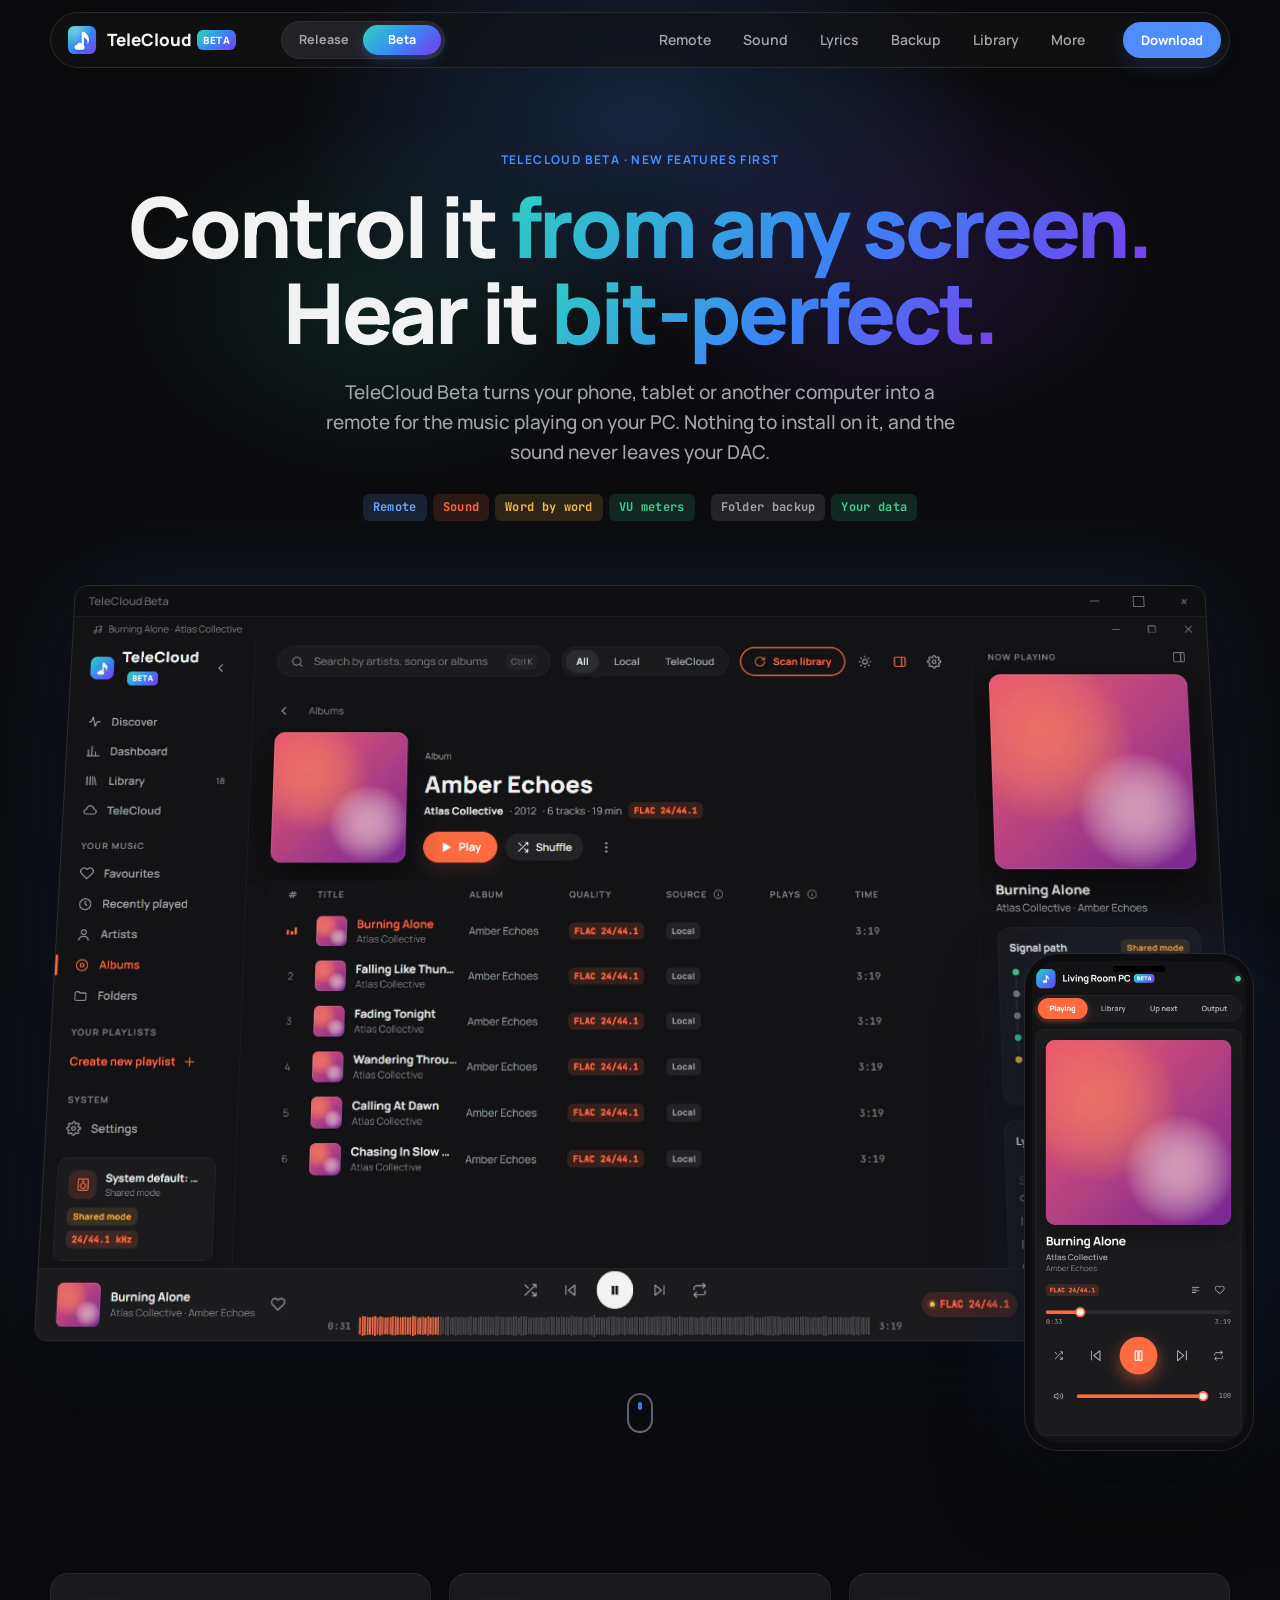
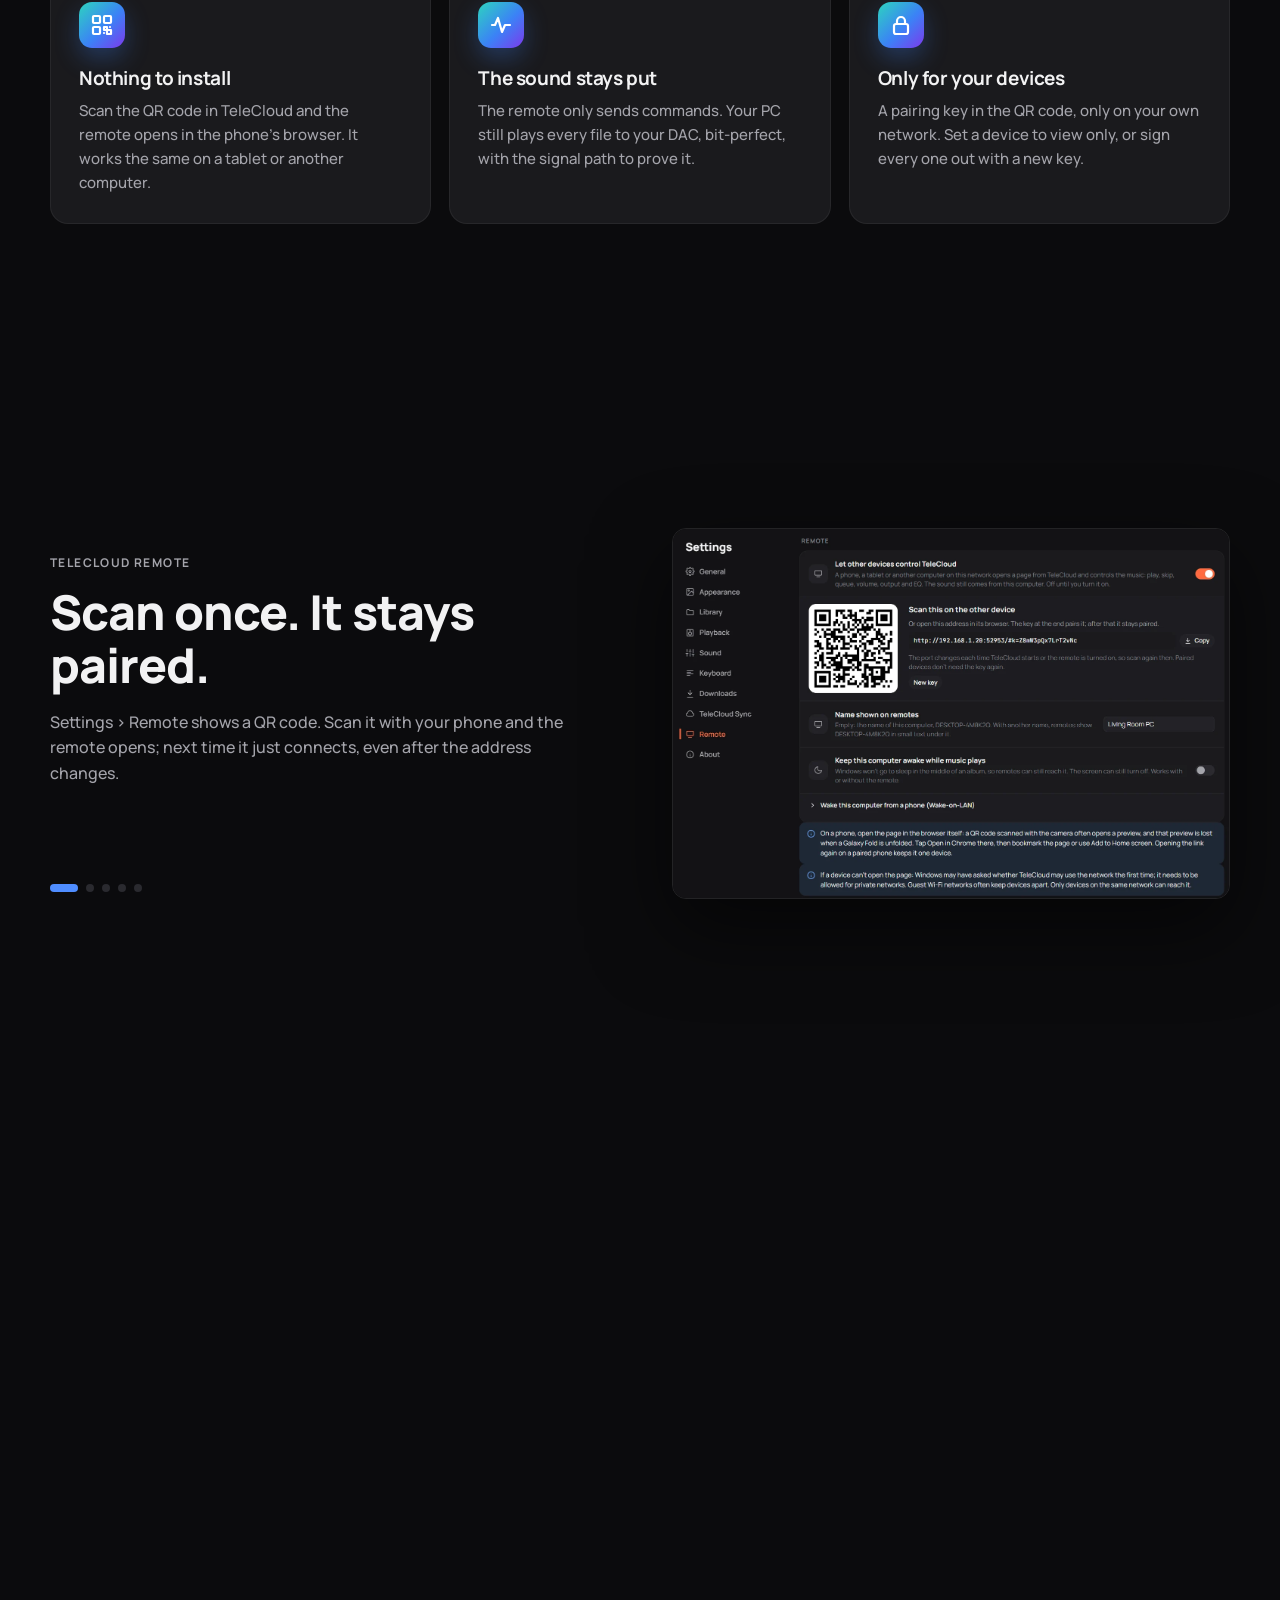
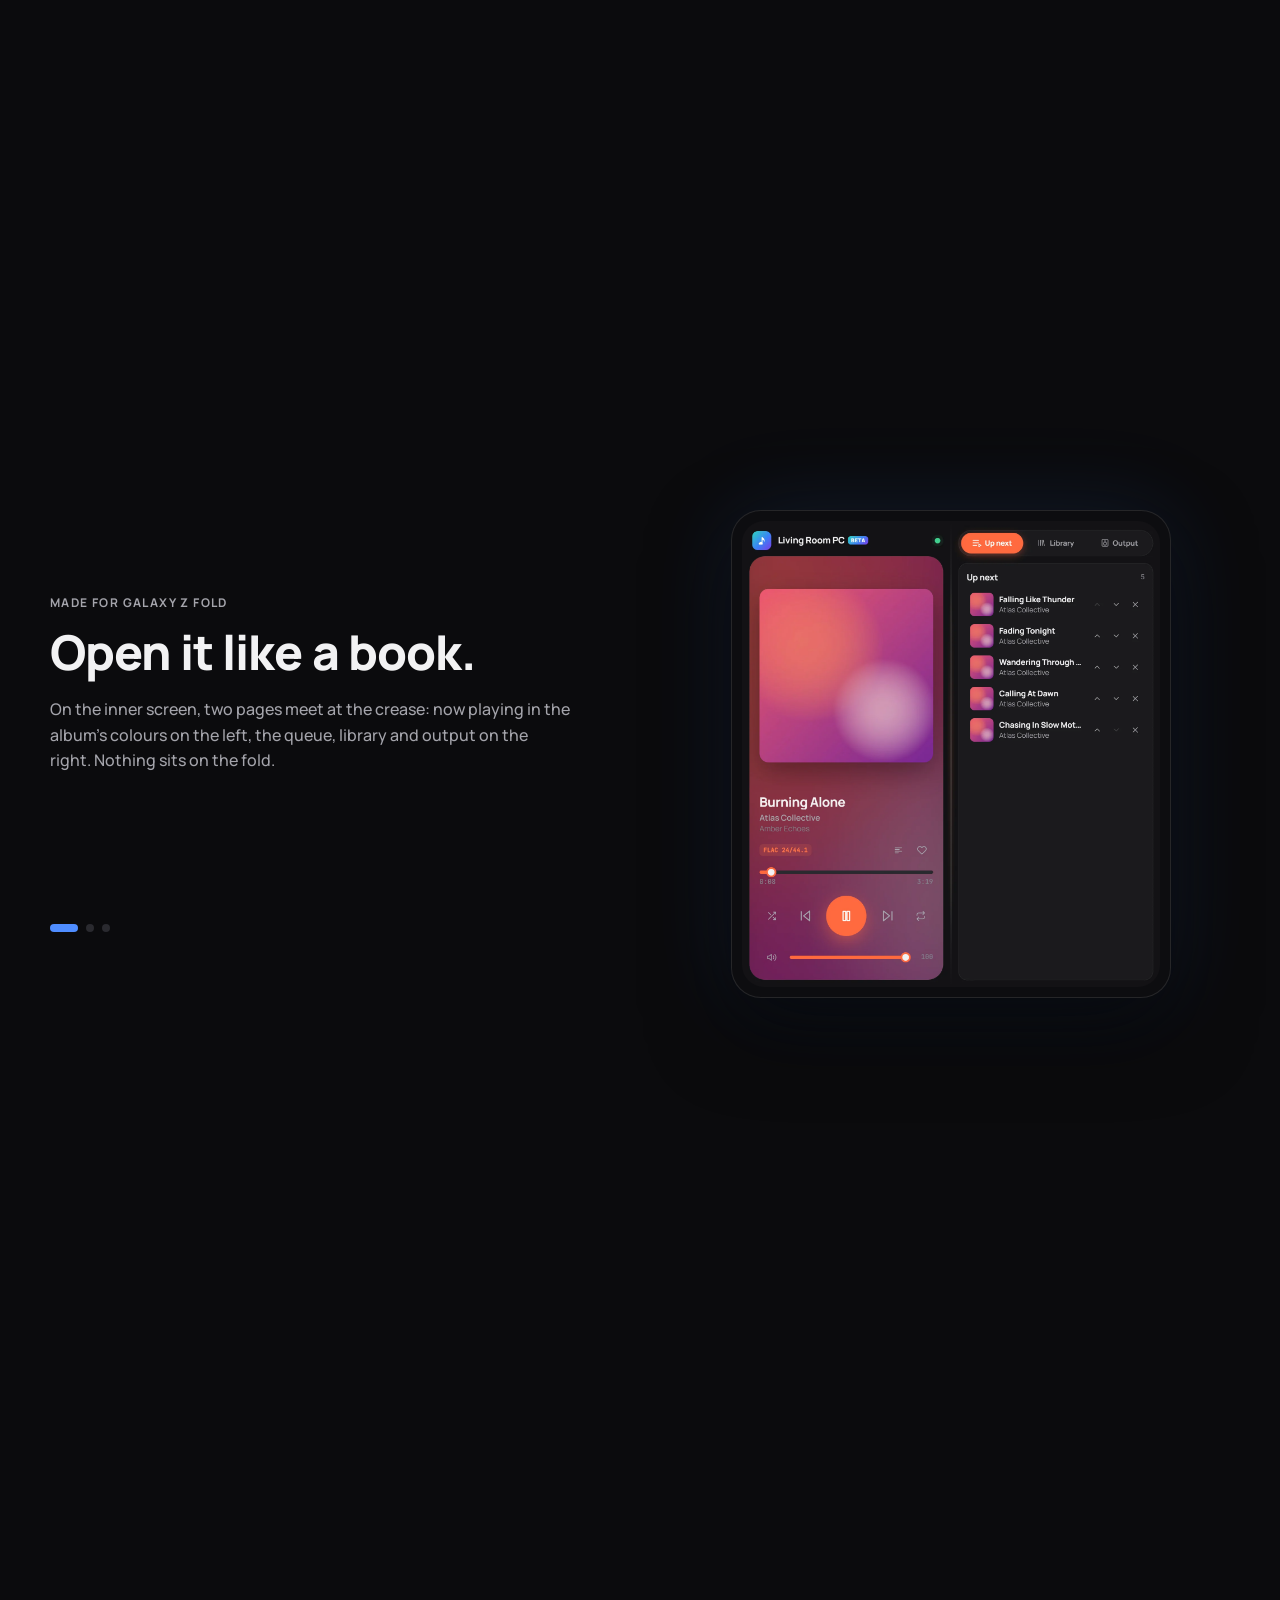
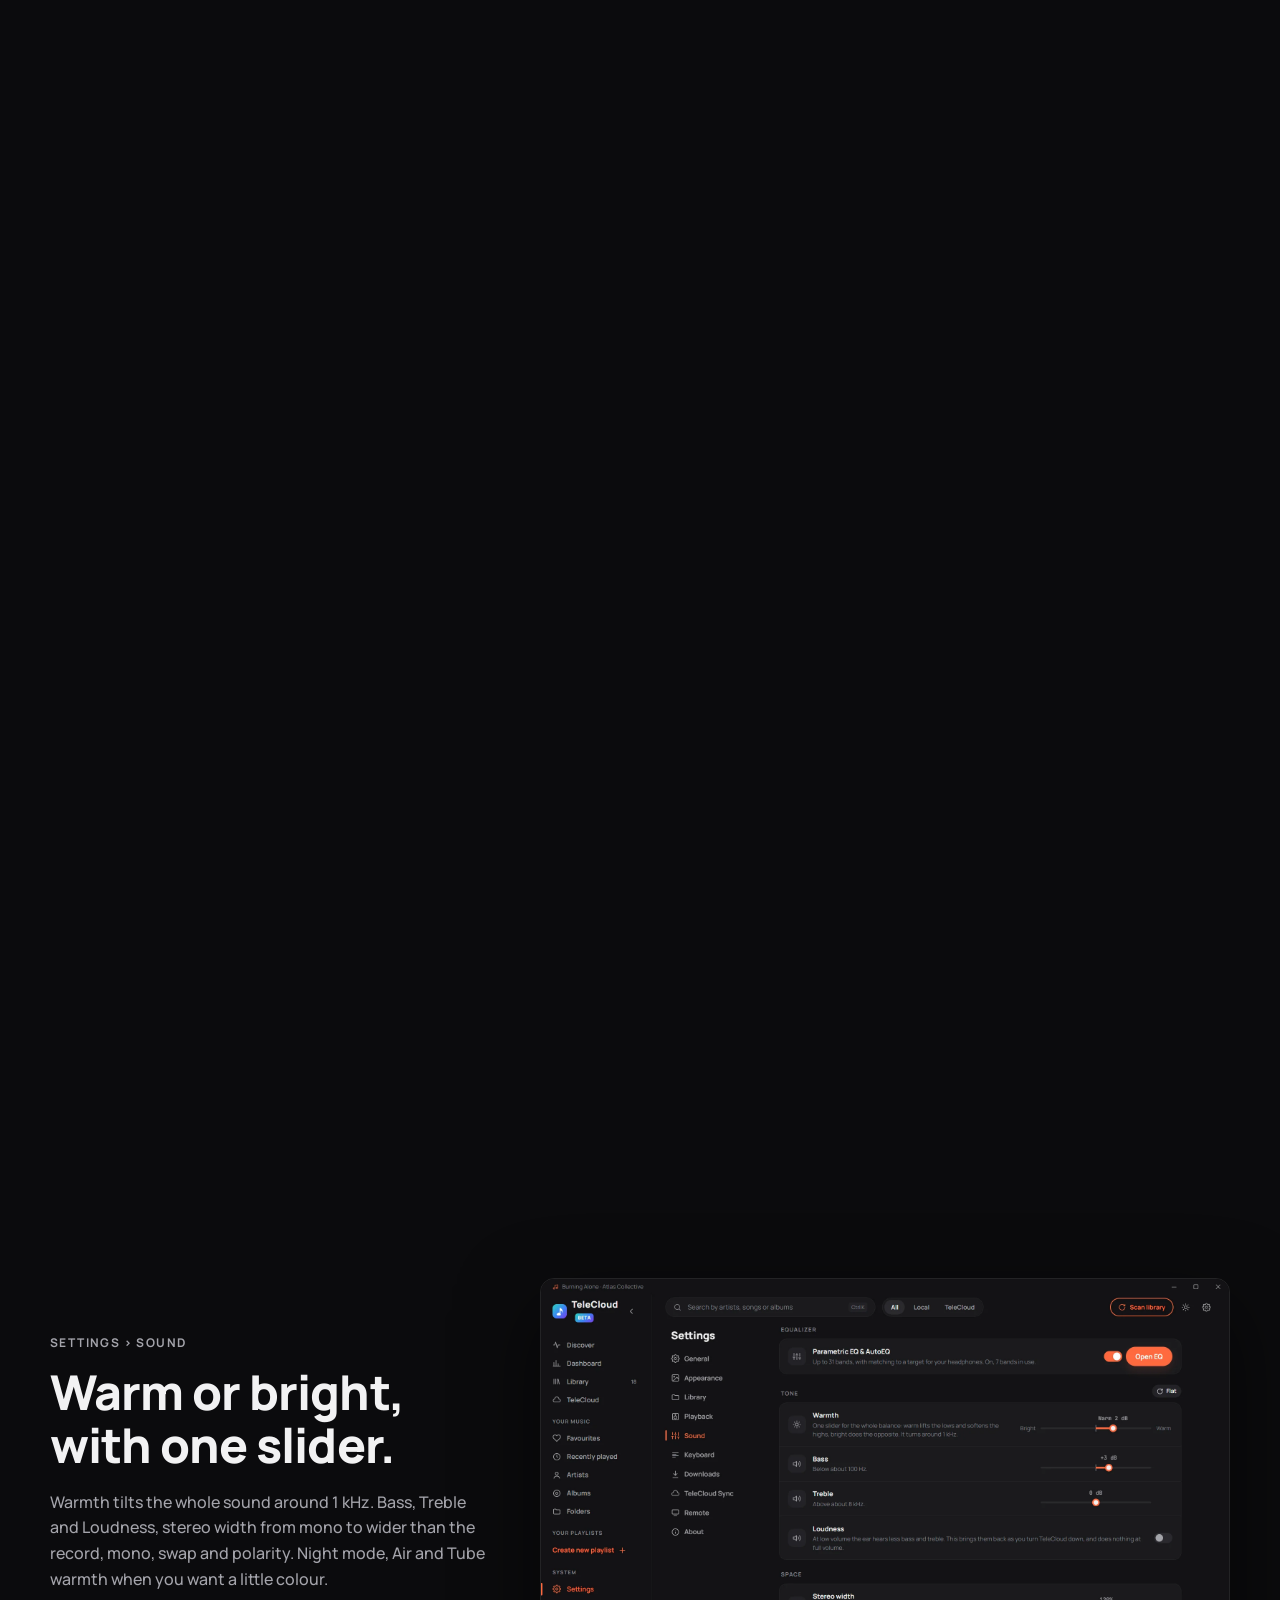
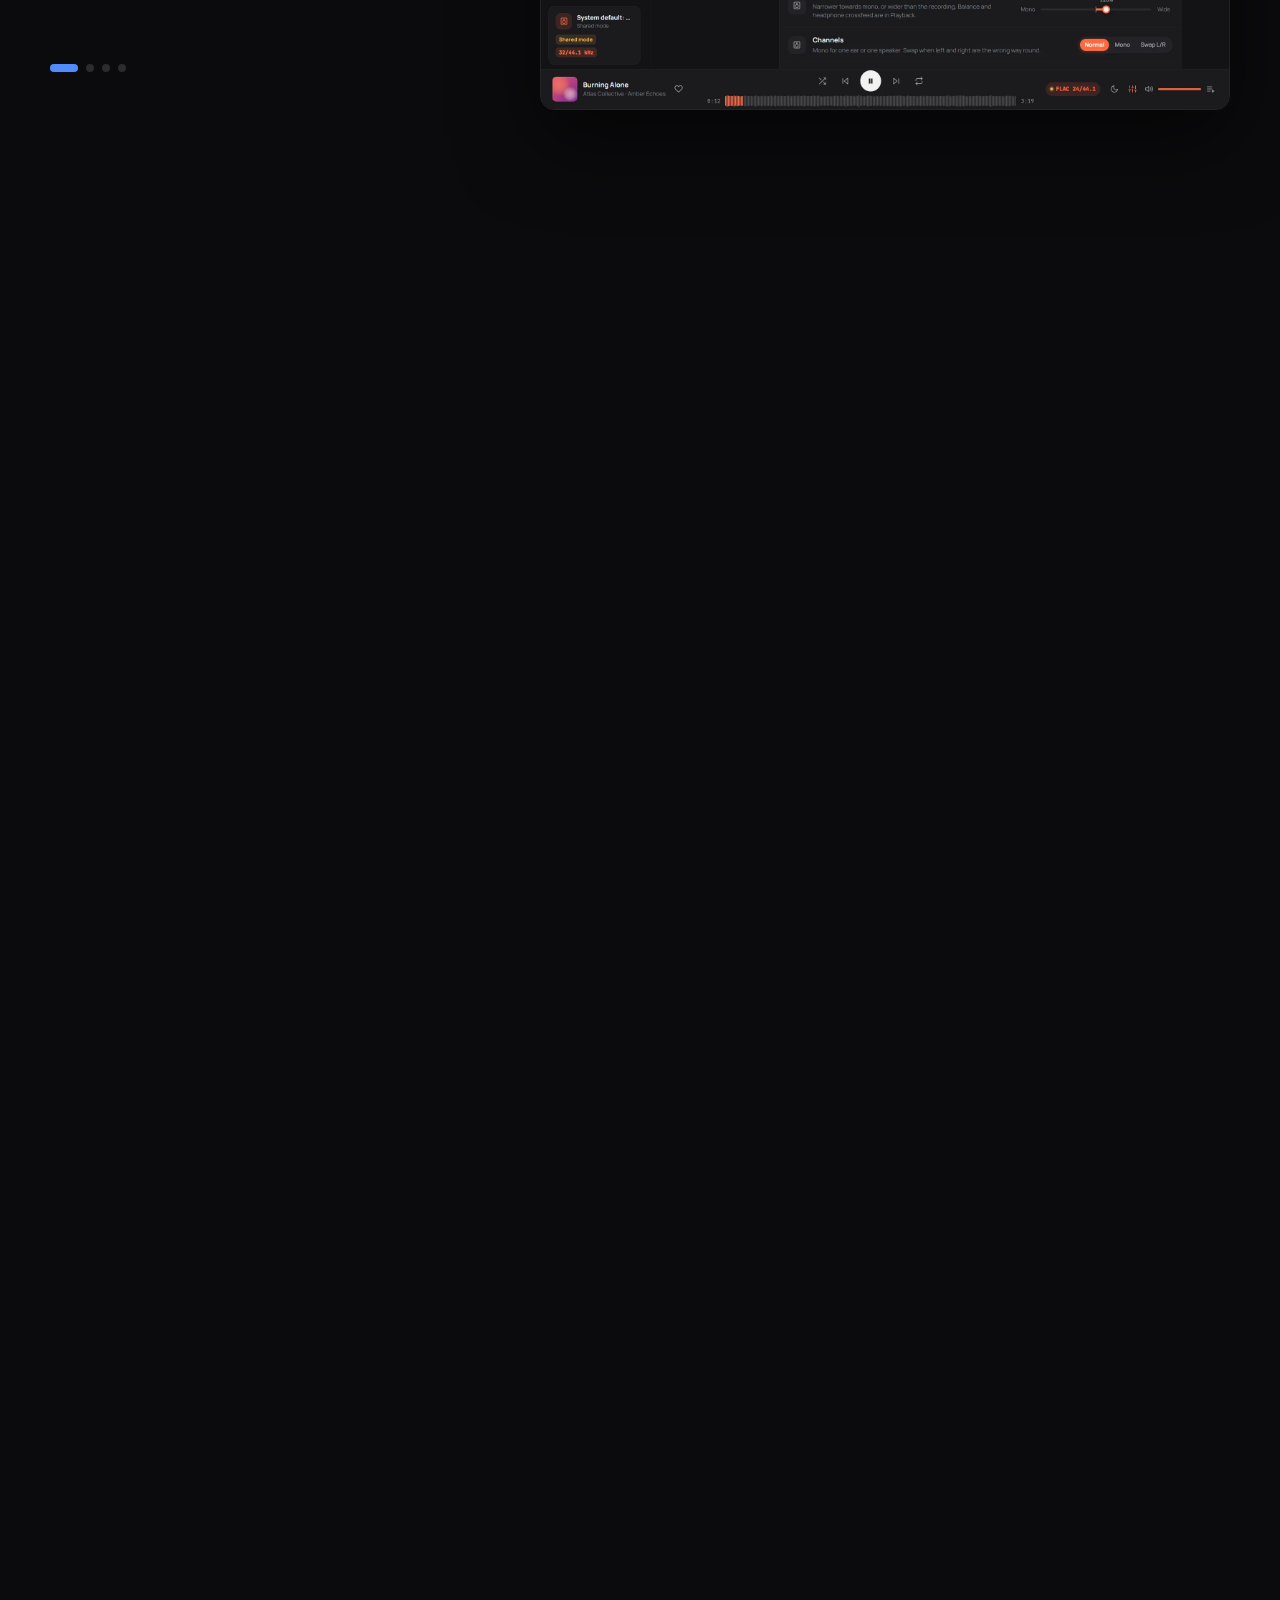
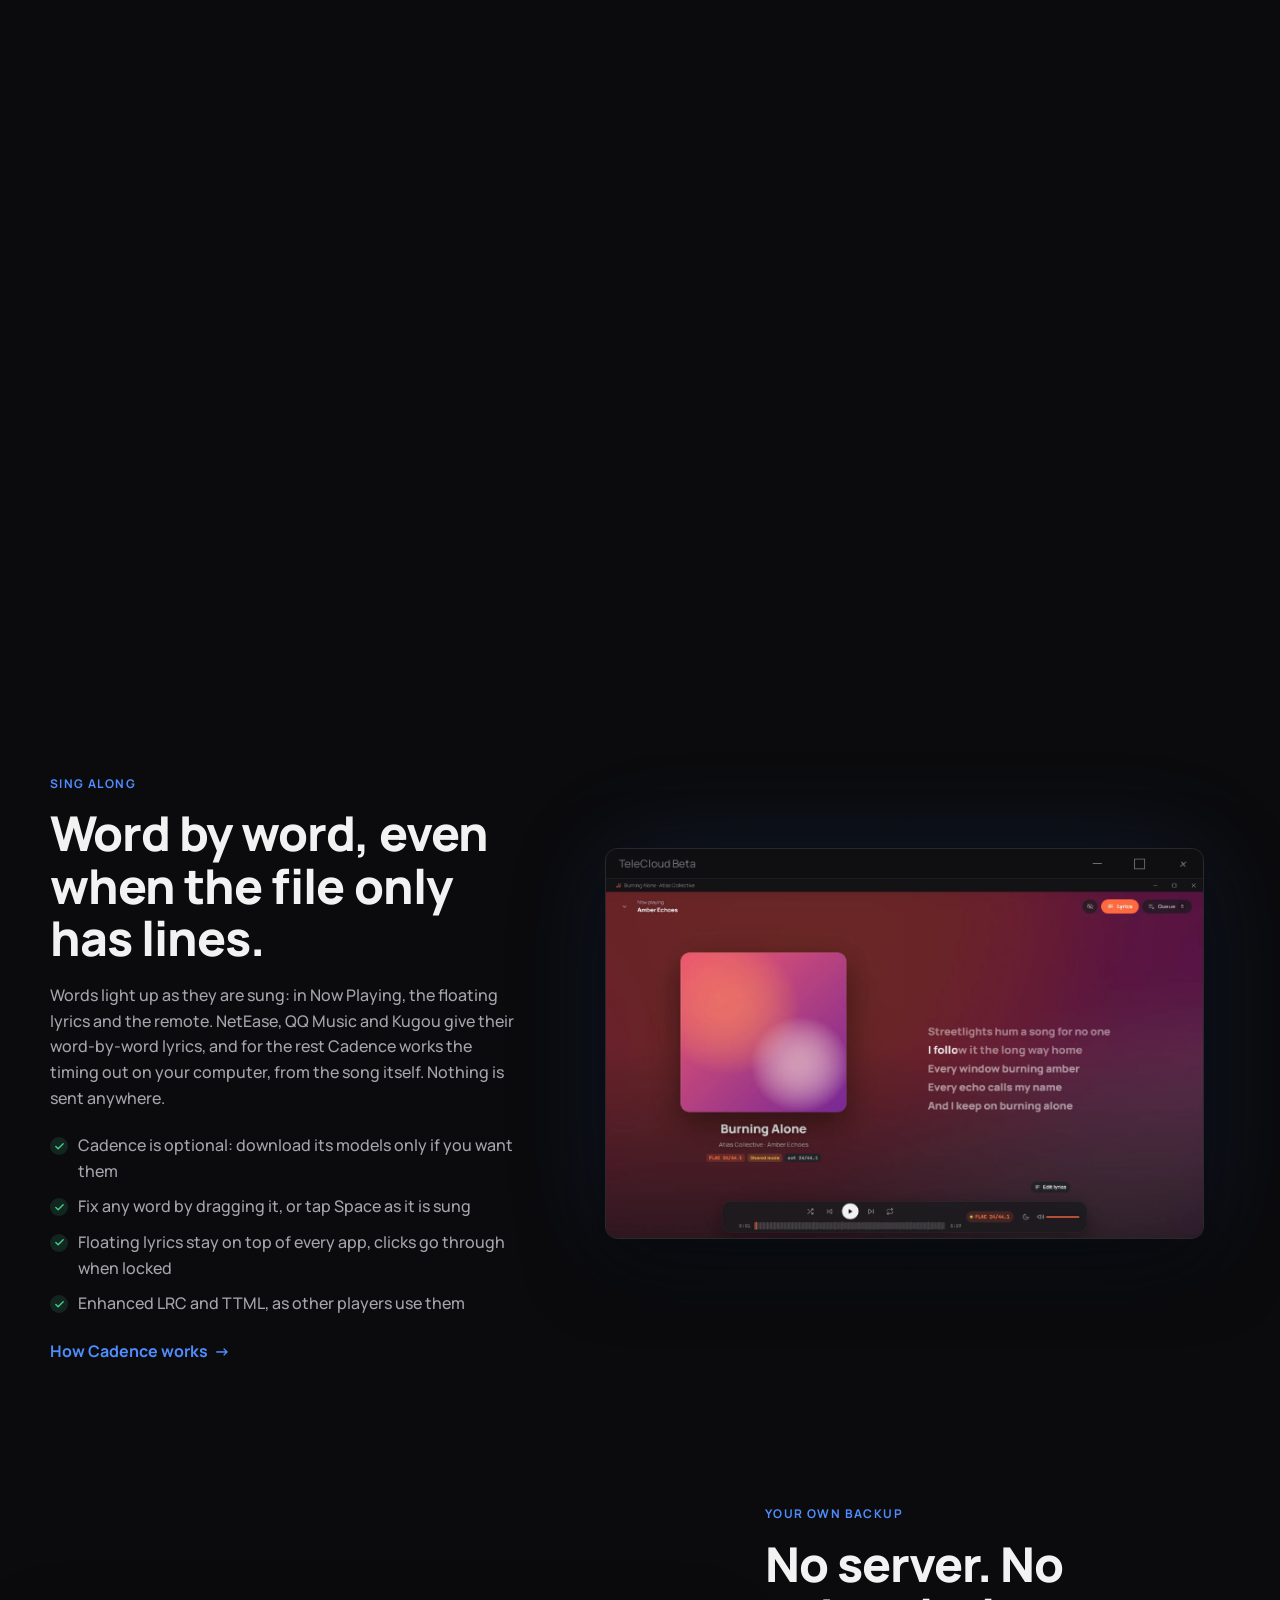
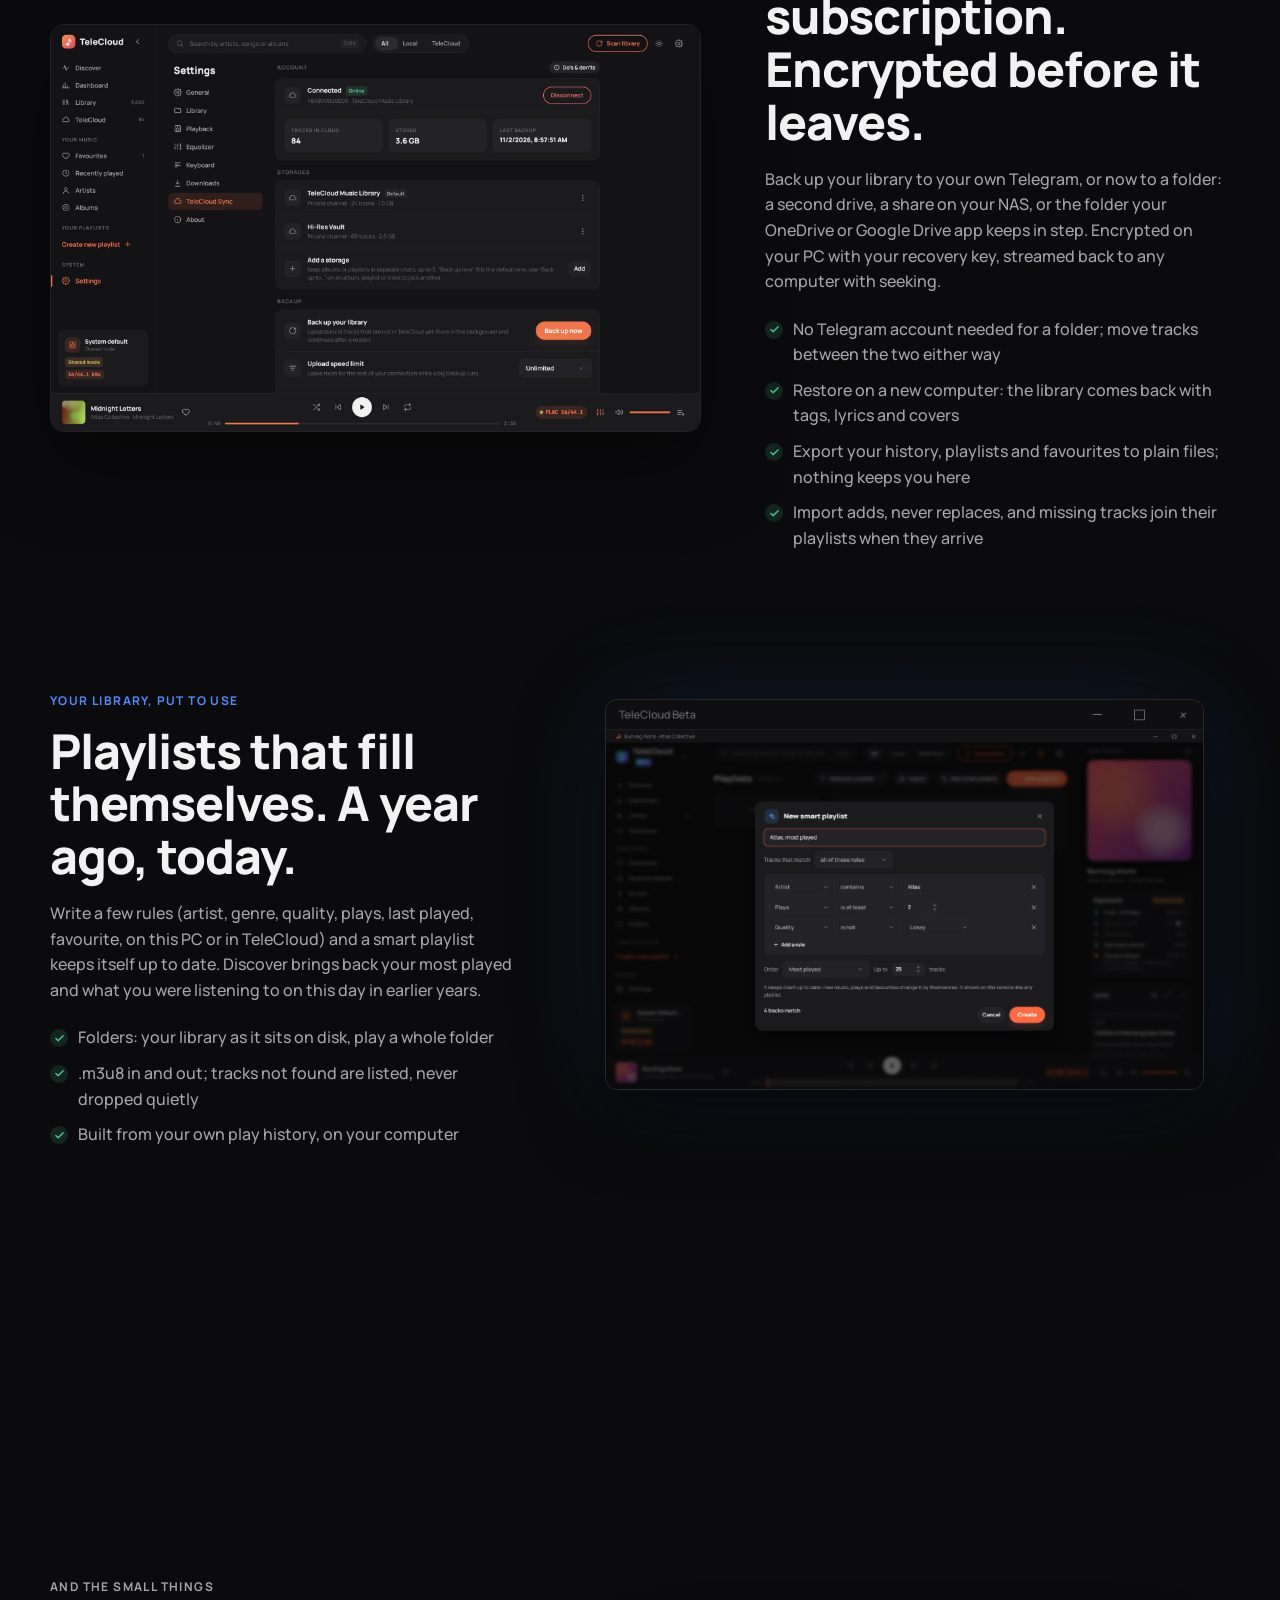
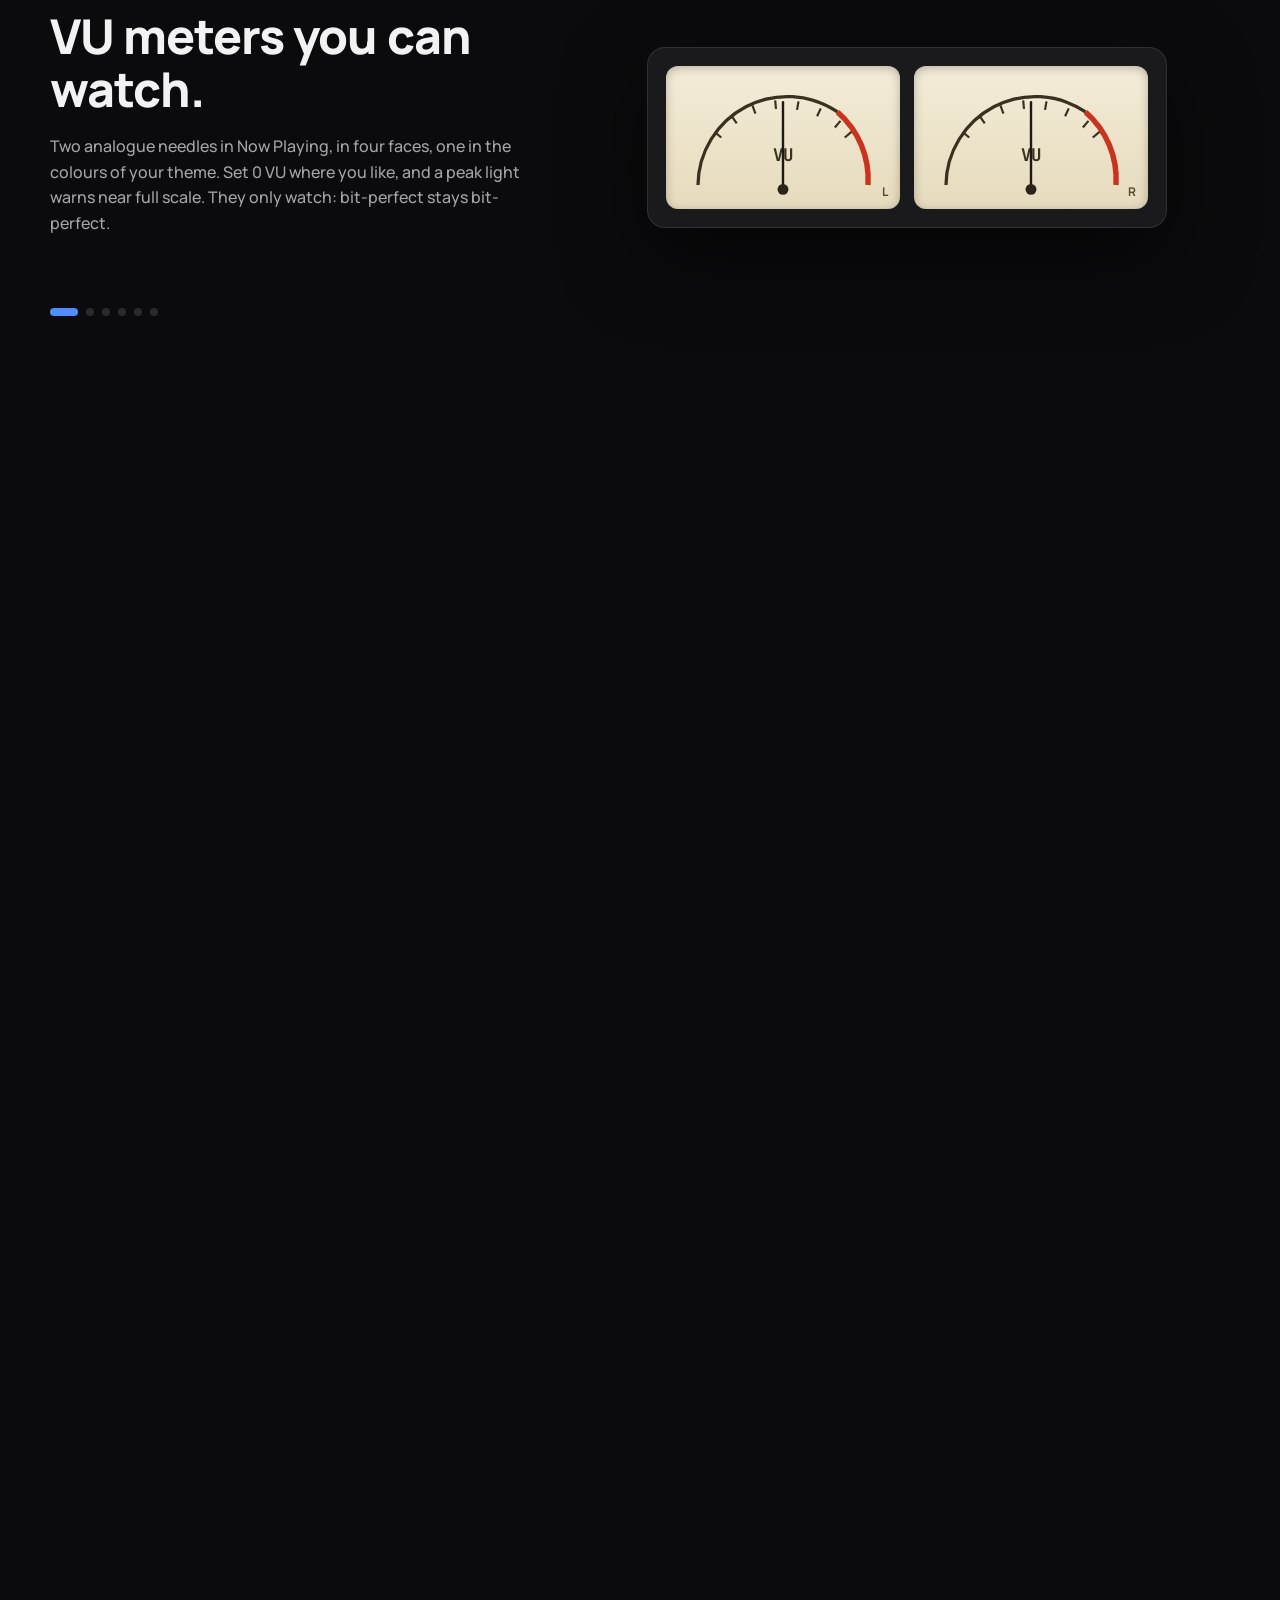
==== commit e25c5f37: "Cadence page: how word-by-word timing works in TeleCloud, linked from the beta page's lyrics section" ====
--- a/beta/index.html
+++ b/beta/index.html
@@ -227,6 +227,7 @@
           <li>Floating lyrics stay on top of every app, clicks go through when locked</li>
           <li>Enhanced LRC and TTML, as other players use them</li>
         </ul>
+        <a class="more-link" href="../cadence/">How Cadence works <span aria-hidden="true">→</span></a>
       </div>
       <div class="split-shot reveal">
         <div class="window">
--- a/style.css
+++ b/style.css
@@ -581,3 +581,7 @@
   .story.small .dots { display: none; }
   .story.small { height: auto; }
 }
+/* a link to a page of its own, under a section's ticks */
+.more-link { display: inline-flex; gap: 6px; margin-top: 22px; font-weight: 700; color: var(--accent); }
+.more-link:hover span { transform: translateX(3px); }
+.more-link span { transition: transform .2s; }
